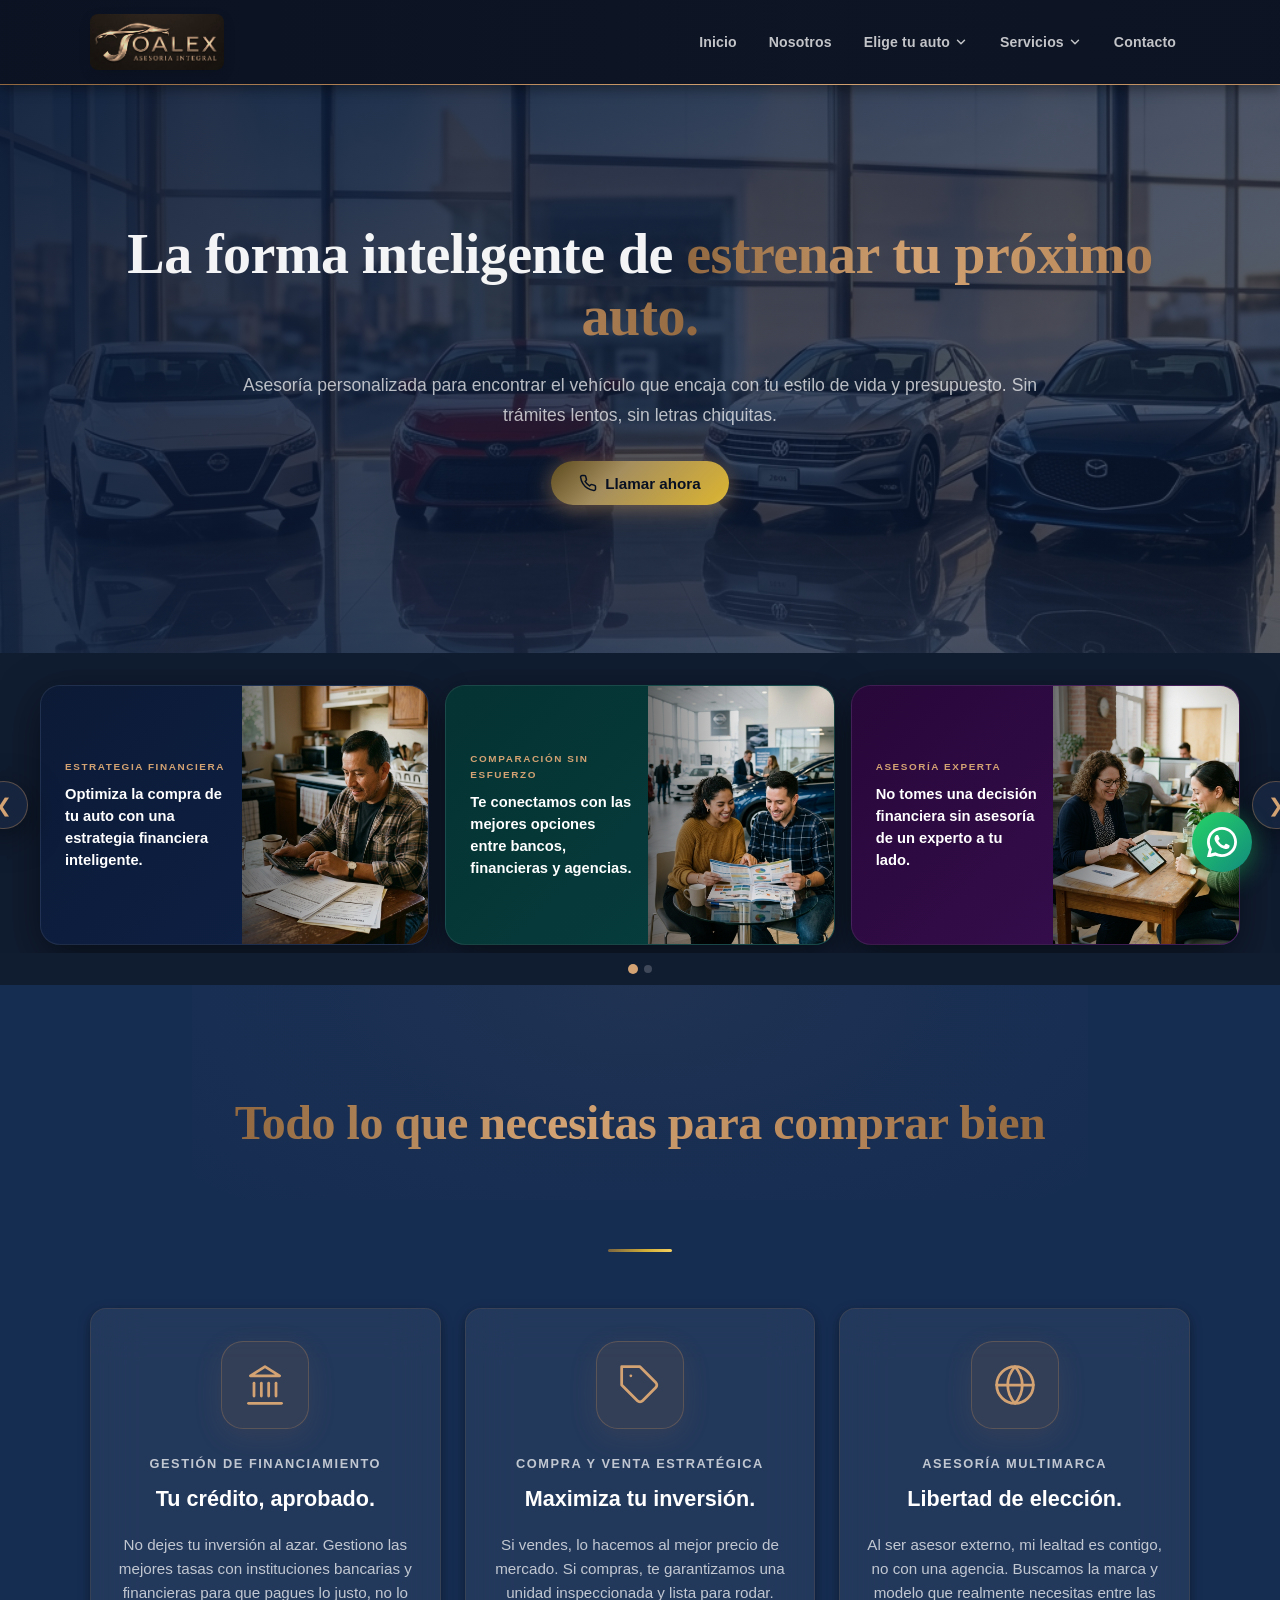
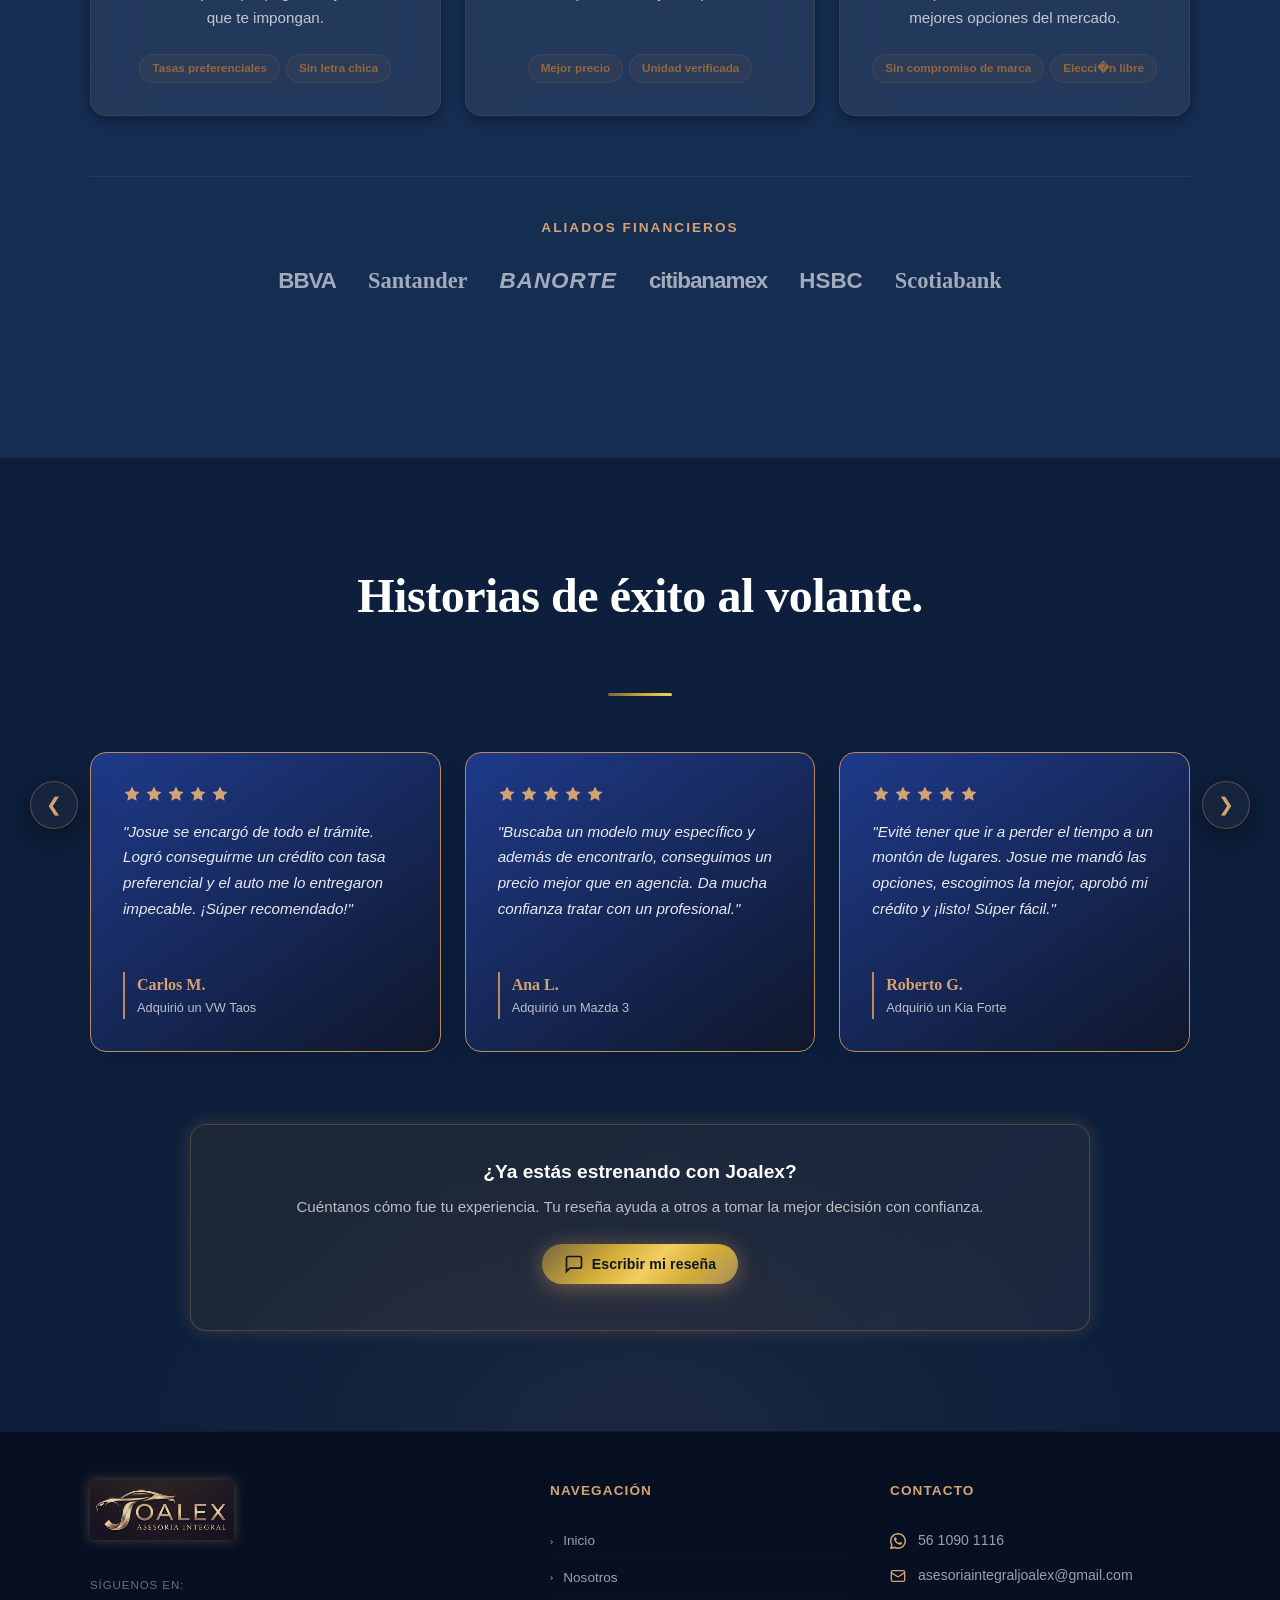
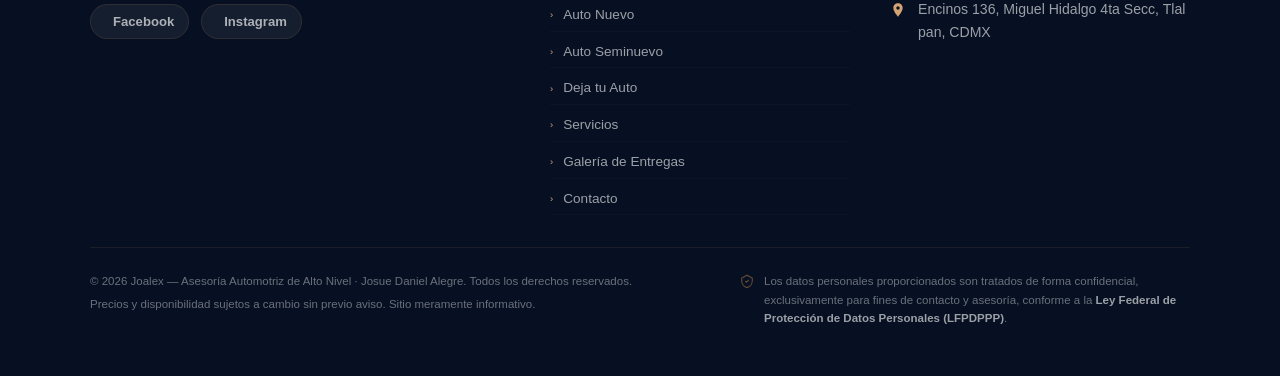
==== index.html @ 7b72b68f "Version 11" ====
<!DOCTYPE html>
<html lang="es">

<head>
  <meta charset="UTF-8" />
  <meta name="viewport" content="width=device-width, initial-scale=1.0" />
  <title>Joalex opciones de financiamiento de autos en México</title>
  <meta name="description"
    content="Te ayudamos a encontrar el mejor crédito automotriz comparando Bancos, financieras y Agencias de acuerdo a tu perfil." />
  <link rel="preconnect" href="https://fonts.googleapis.com" />
  <link rel="preconnect" href="https://fonts.gstatic.com" crossorigin />
  <link
    href="https://fonts.googleapis.com/css2?family=Outfit:wght@300;400;500;600;700;800&family=Playfair+Display:ital,wght@0,500;0,700;0,800;1,500;1,700&display=swap"
    rel="stylesheet" />
  <!-- Cybersecurity Hardening -->
  <meta http-equiv="Content-Security-Policy"
    content="default-src 'self'; script-src 'self' 'unsafe-inline' https://fonts.googleapis.com; style-src 'self' 'unsafe-inline' https://fonts.googleapis.com; font-src 'self' https://fonts.gstatic.com; img-src 'self' data: https://wa.me https://*.fbcdn.net https://cdn.simpleicons.org; connect-src 'self' https://wa.me; frame-src 'self' https://www.google.com https://maps.google.com;">
  <meta http-equiv="X-Frame-Options" content="DENY">
  <meta http-equiv="X-Content-Type-Options" content="nosniff">
  <meta name="referrer" content="strict-origin-when-cross-origin">
  <link rel="stylesheet" href="style.css" />

  <!-- OpenGraph / Social Media -->
  <meta property="og:title" content="Joalex opciones de financiamiento de autos en México" />
  <meta property="og:description"
    content="Te ayudamos a encontrar el mejor crédito automotriz comparando Bancos, financieras y Agencias de acuerdo a tu perfil." />
  <meta property="og:image" content="joalex-logo.png" />
  <meta property="og:url" content="https://joalex.com.mx" />
  <meta property="og:type" content="website" />
  <meta name="twitter:card" content="summary_large_image" />
</head>

<body>

  <!-- ===================== HEADER ===================== -->
  <header class="header">
    <div class="header-inner container">
      <div class="logo">
        <a href="index.html" class="header-logo-link">
          <img src="Logo.jpeg" alt="JOALEX Asesoría Integral"
            style="height:56px;width:auto;object-fit:contain;display:block;filter:sepia(1) hue-rotate(-15deg) saturate(1.2) brightness(0.85) drop-shadow(0 0 4px rgba(188,139,93,0.5));"
            loading="lazy">
        </a>
      </div>
      <nav class="main-nav" id="mainNav" aria-label="Navegación principal">
        <a href="index.html" class="nav-link nav-link--active">Inicio</a>
        <a href="mision-vision.html" class="nav-link ">Nosotros</a>

        <!-- Elige tu auto -->
        <div class="nav-dropdown-wrap" id="dropInventario">
          <button class="nav-link nav-dropdown-btn " id="btnInventario" aria-expanded="false" aria-haspopup="true">
            Elige tu auto
            <svg class="nav-arrow" viewBox="0 0 24 24" fill="none" stroke="currentColor" stroke-width="2.5"
              stroke-linecap="round" stroke-linejoin="round" aria-hidden="true">
              <polyline points="6 9 12 15 18 9" />
            </svg>
          </button>
          <div class="nav-dropdown-menu" id="menuInventario" role="menu">
            <a href="nuevo.html" class="nav-dropdown-item" role="menuitem"><span class="nav-drop-icon"><svg
                  viewBox="0 0 24 24" fill="none" stroke="currentColor" stroke-width="2" style="width:12px;height:12px">
                  <polyline points="9 18 15 12 9 6" />
                </svg></span>Nuevo</a>
            <a href="seminuevo.html" class="nav-dropdown-item" role="menuitem"><span class="nav-drop-icon"><svg
                  viewBox="0 0 24 24" fill="none" stroke="currentColor" stroke-width="2" style="width:12px;height:12px">
                  <polyline points="9 18 15 12 9 6" />
                </svg></span>Seminuevo</a>
            <a href="deja-tu-auto.html" class="nav-dropdown-item" role="menuitem"><span class="nav-drop-icon"><svg
                  viewBox="0 0 24 24" fill="none" stroke="currentColor" stroke-width="2" style="width:12px;height:12px">
                  <polyline points="9 18 15 12 9 6" />
                </svg></span>Deja tu auto</a>
          </div>
        </div>

        <!-- Servicios -->
        <div class="nav-dropdown-wrap" id="dropServicios">
          <button class="nav-link nav-dropdown-btn " id="btnServicios" aria-expanded="false" aria-haspopup="true">
            Servicios
            <svg class="nav-arrow" viewBox="0 0 24 24" fill="none" stroke="currentColor" stroke-width="2.5"
              stroke-linecap="round" stroke-linejoin="round" aria-hidden="true">
              <polyline points="6 9 12 15 18 9" />
            </svg>
          </button>
          <div class="nav-dropdown-menu" id="menuServicios" role="menu">
            <a href="servicios.html" class="nav-dropdown-item" role="menuitem"><span class="nav-drop-icon"><svg
                  viewBox="0 0 24 24" fill="none" stroke="currentColor" stroke-width="2" style="width:12px;height:12px">
                  <polyline points="9 18 15 12 9 6" />
                </svg></span>Consulta Servicios</a>
            <a href="galeria-de-entregas.html" class="nav-dropdown-item" role="menuitem"><span
                class="nav-drop-icon"><svg viewBox="0 0 24 24" fill="none" stroke="currentColor" stroke-width="2"
                  style="width:12px;height:12px">
                  <polyline points="9 18 15 12 9 6" />
                </svg></span>Galería de Entregas</a>
          </div>
        </div>

        <!-- Contacto -->
        <a href="contacto.html" class="nav-link ">Contacto</a>
      </nav>

      <button class="menu-toggle" id="menuToggle" aria-label="Abrir menú" aria-expanded="false">
        <span></span><span></span><span></span>
      </button>
    </div>

    <nav class="mobile-nav" id="mobileNav" aria-label="Menú móvil">
      <a href="index.html" class="mobile-nav-link nav-link--active">Inicio</a>
      <a href="mision-vision.html" class="mobile-nav-link ">Nosotros</a>

      <div class="mobile-accordion">
        <button class="mobile-accordion-btn" onclick="toggleAccordion(this)" aria-expanded="false">
          Elige tu auto <span class="mobile-acc-arrow">></span>
        </button>
        <div class="mobile-accordion-body">
          <a href="nuevo.html">Nuevo</a>
          <a href="seminuevo.html">Seminuevo</a>
          <a href="deja-tu-auto.html">Deja tu auto</a>
        </div>
      </div>

      <div class="mobile-accordion">
        <button class="mobile-accordion-btn" onclick="toggleAccordion(this)" aria-expanded="false">
          Servicios <span class="mobile-acc-arrow">></span>
        </button>
        <div class="mobile-accordion-body">
          <a href="servicios.html">Consulta Servicios</a>
          <a href="galeria-de-entregas.html">Galería de Entregas</a>
        </div>
      </div>

      <a href="contacto.html" class="mobile-nav-link ">Contacto</a>
    </nav>
  </header>

  <!-- ===================== HERO ===================== -->
  <section class="hero">
    <div class="hero-bg"
      style="background-image: url('Daniel_Multimarcas.png'); background-size: cover; background-position: center; background-attachment: fixed;">
      <div class="hero-overlay"></div>
    </div>
    <div class="container hero-inner">
      <div class="hero-content hero-content-optimized">
        <h1 class="hero-title" style="margin-bottom: 24px;">
          <span class="hero-name-line"
            style="display:block; font-size: clamp(2rem, 4.5vw, 3.5rem); font-weight: 800; color: rgba(255,255,255,0.95); letter-spacing: -0.01em; line-height: 1.1;">
            La forma inteligente de
            <span
              style="background: var(--grad-gold-text); -webkit-background-clip: text; -webkit-text-fill-color: transparent; background-clip: text;">
              estrenar tu próximo auto.
            </span>
          </span>
        </h1>

        <p class="hero-subtitle"
          style="max-width: 800px; font-size: clamp(1rem, 2vw, 1.1rem); color: rgba(255,255,255,0.7); margin: 0 auto 30px;">
          Asesoría personalizada para encontrar el vehículo que encaja con tu estilo de vida y presupuesto.
          Sin trámites lentos, sin letras chiquitas.
        </p>

        <div class="hero-ctas hero-ctas-optimized">
          <div class="call-dropdown">
            <button class="btn btn-call" id="callBtnMain">
              <span class="call-pulse"></span>
              <svg viewBox="0 0 24 24" fill="none" stroke="currentColor" stroke-width="2" stroke-linecap="round"
                stroke-linejoin="round">
                <path
                  d="M22 16.92v3a2 2 0 0 1-2.18 2 19.79 19.79 0 0 1-8.63-3.07 19.5 19.5 0 0 1-6-6A19.79 19.79 0 0 1 2.12 4.18 2 2 0 0 1 4.11 2h3a2 2 0 0 1 2 1.72 12.84 12.84 0 0 0 .7 2.81 2 2 0 0 1-.45 2.11L8.09 9.91a16 16 0 0 0 6 6l1.27-1.27a2 2 0 0 1 2.11-.45 12.84 12.84 0 0 0 2.81.7A2 2 0 0 1 22 16.92z" />
              </svg>
              Llamar ahora
            </button>
            <div class="call-menu" id="callMenu">
              <a href="tel:+525528238557" class="call-menu-item">
                <div class="call-menu-icon" style="background: rgba(165, 142, 94, 0.1); color: var(--gold);">
                  <svg viewBox="0 0 24 24" fill="none" stroke="currentColor" stroke-width="2"
                    style="width: 18px; height: 18px;">
                    <path
                      d="M22 16.92v3a2 2 0 0 1-2.18 2 19.79 19.79 0 0 1-8.63-3.07 19.5 19.5 0 0 1-6-6A19.79 19.79 0 0 1 2.12 4.18 2 2 0 0 1 4.11 2h3a2 2 0 0 1 2 1.72 12.84 12.84 0 0 0 .7 2.81 2 2 0 0 1-.45 2.11L8.09 9.91a16 16 0 0 0 6 6l1.27-1.27a2 2 0 0 1 2.11-.45 12.84 12.84 0 0 0 2.81.7A2 2 0 0 1 22 16.92z" />
                  </svg>
                </div>
                <div class="call-menu-text">
                  <strong>Josué Daniel</strong>
                  <span>55 2823 8557</span>
                </div>
              </a>
              <div class="call-menu-divider"></div>
              <a href="https://wa.me/call/5215610901116" class="call-menu-item">
                <div class="call-menu-icon" style="background: rgba(37, 211, 102, 0.1); color: #25D366;">
                  <svg viewBox="0 0 24 24" fill="currentColor" style="width: 18px; height: 18px;">
                    <path
                      d="M17.472 14.382c-.297-.149-1.758-.867-2.03-.967-.273-.099-.471-.148-.67.15-.197.297-.767.966-.94 1.164-.173.199-.347.223-.644.075-.297-.15-1.255-.463-2.39-1.475-.883-.788-1.48-1.761-1.653-2.059-.173-.297-.018-.458.13-.606.134-.133.298-.347.446-.52.149-.174.198-.298.298-.497.099-.198.05-.371-.025-.52-.075-.149-.669-1.612-.916-2.207-.242-.579-.487-.5-.669-.51-.173-.008-.371-.01-.57-.01-.198 0-.52.074-.792.372-.272.297-1.04 1.016-1.04 2.479 0 1.462 1.065 2.875 1.213 3.074.149.198 2.096 3.2 5.077 4.487.709.306 1.262.489 1.694.625.712.227 1.36.195 1.871.118.571-.085 1.758-.719 2.006-1.413.248-.694.248-1.289.173-1.413-.074-.124-.272-.198-.57-.347z" />
                    <path
                      d="M12 0C5.373 0 0 5.373 0 12c0 2.123.557 4.116 1.532 5.845L.057 23.57a.75.75 0 0 0 .916.916l5.733-1.474A11.953 11.953 0 0 0 12 24c6.627 0 12-5.373 12-12S18.627 0 12 0zm0 21.75a9.713 9.713 0 0 1-4.95-1.358l-.355-.212-3.682.946.965-3.568-.232-.368A9.717 9.717 0 0 1 2.25 12C2.25 6.615 6.615 2.25 12 2.25S21.75 6.615 21.75 12 17.385 21.75 12 21.75z" />
                  </svg>
                </div>
                <div class="call-menu-text">
                  <strong>Llamada WhatsApp</strong>
                  <span>56 1090 1116</span>
                </div>
              </a>
            </div>
          </div>
        </div>
      </div>
  </section>

  <!-- ===================== FEATURE CARDS ===================== -->
  <section class="fc-section" id="ventajas" aria-label="Por qu&eacute; elegir Joalex">
    <div class="fc-track-outer">
      <button class="carousel-btn prev" onclick="moveFCCarousel(-1)" aria-label="Anterior">&#10094;</button>
      <button class="carousel-btn next" onclick="moveFCCarousel(1)" aria-label="Siguiente">&#10095;</button>
      <div class="fc-track" id="fcTrack">
        <!-- Grupo 1 -->
        <div class="fc-slide-group">
          <article class="fc-card" style="background:linear-gradient(135deg,#0c1a36 0%,#0e2147 100%);">
            <div class="fc-card-body"><span class="fc-eyebrow">Estrategia Financiera</span>
              <h3 class="fc-card-title">Optimiza la compra de tu auto con una estrategia financiera inteligente.</h3>
            </div>
            <div class="fc-card-img-wrap"><img src="fc2_estrategia.png" alt="Estrategia financiera" loading="lazy">
            </div>
          </article>
          <article class="fc-card" style="background:linear-gradient(135deg,#053232 0%,#074040 100%);">
            <div class="fc-card-body"><span class="fc-eyebrow">Comparaci&oacute;n Sin Esfuerzo</span>
              <h3 class="fc-card-title">Te conectamos con las mejores opciones entre bancos, financieras y agencias.
              </h3>
            </div>
            <div class="fc-card-img-wrap"><img src="fc2_opciones.png" alt="Opciones de financiamiento" loading="lazy">
            </div>
          </article>
          <article class="fc-card" style="background:linear-gradient(135deg,#28073a 0%,#380f50 100%);">
            <div class="fc-card-body"><span class="fc-eyebrow">Asesor&iacute;a Experta</span>
              <h3 class="fc-card-title">No tomes una decisi&oacute;n financiera sin asesor&iacute;a de un experto a tu
                lado.</h3>
            </div>
            <div class="fc-card-img-wrap"><img src="fc2_asesoria.png" alt="Asesor&iacute;a experta" loading="lazy">
            </div>
          </article>
        </div>
        <!-- Grupo 2 -->
        <div class="fc-slide-group">
          <article class="fc-card" style="background:linear-gradient(135deg,#2a1800 0%,#3d2400 100%);">
            <div class="fc-card-body"><span class="fc-eyebrow">Proceso Simplificado</span>
              <h3 class="fc-card-title">Evita recorrer agencias y procesos confusos. Nosotros lo hacemos por ti.</h3>
            </div>
            <div class="fc-card-img-wrap"><img src="fc2_sinestres.png" alt="Proceso simplificado" loading="lazy"></div>
          </article>
          <article class="fc-card" style="background:linear-gradient(135deg,#111e10 0%,#182d16 100%);">
            <div class="fc-card-body"><span class="fc-eyebrow">100% Confiable</span>
              <h3 class="fc-card-title">Operaciones 100% a trav&eacute;s de concesionarios autorizados.</h3>
            </div>
            <div class="fc-card-img-wrap"><img src="fc2_concesionario.png" alt="Concesionario autorizado"
                loading="lazy"></div>
          </article>
          <article class="fc-card fc-card-cta-card">
            <div class="fc-cta-inner">
              <span class="fc-eyebrow" style="color:var(--gold-light);">&iquest;Listo para empezar?</span>
              <h3 style="font-size:1.3rem;font-weight:800;color:#fff;margin:12px 0 20px;line-height:1.35;">Agenda tu
                asesor&iacute;a<br>sin costo hoy mismo.</h3>
              <a href="https://wa.me/5215610901116?text=Hola%20Josue,%20quiero%20mi%20asesoria%20gratuita"
                class="btn btn-gold" target="_blank" rel="noopener noreferrer"
                style="display:inline-flex;align-items:center;gap:8px;justify-content:center;">
                <svg viewBox="0 0 24 24" fill="currentColor" style="width:18px;height:18px;flex-shrink:0">
                  <path
                    d="M17.472 14.382c-.297-.149-1.758-.867-2.03-.967-.273-.099-.471-.148-.67.15-.197.297-.767.966-.94 1.164-.173.199-.347.223-.644.075-.297-.15-1.255-.463-2.39-1.475-.883-.788-1.48-1.761-1.653-2.059-.173-.297-.018-.458.13-.606.134-.133.298-.347.446-.52.149-.174.198-.298.298-.497.099-.198.05-.371-.025-.52-.075-.149-.669-1.612-.916-2.207-.242-.579-.487-.5-.669-.51-.173-.008-.371-.01-.57-.01-.198 0-.52.074-.792.372-.272.297-1.04 1.016-1.04 2.479 0 1.462 1.065 2.875 1.213 3.074.149.198 2.096 3.2 5.077 4.487.709.306 1.262.489 1.694.625.712.227 1.36.195 1.871.118.571-.085 1.758-.719 2.006-1.413.248-.694.248-1.289.173-1.413-.074-.124-.272-.198-.57-.347z" />
                  <path
                    d="M12 0C5.373 0 0 5.373 0 12c0 2.123.557 4.116 1.532 5.845L.057 23.57a.75.75 0 0 0 .916.916l5.733-1.474A11.953 11.953 0 0 0 12 24c6.627 0 12-5.373 12-12S18.627 0 12 0zm0 21.75a9.713 9.713 0 0 1-4.95-1.358l-.355-.212-3.682.946.965-3.568-.232-.368A9.717 9.717 0 0 1 2.25 12C2.25 6.615 6.615 2.25 12 2.25S21.75 6.615 21.75 12 17.385 21.75 12 21.75z" />
                </svg>
                Chatear por WhatsApp
              </a>
            </div>
          </article>
        </div>
      </div>
      <div class="fc-dots" id="fcDots">
        <span class="fc-dot active"></span>
        <span class="fc-dot"></span>
      </div>
    </div>
  </section>

  <!-- ===================== SERVICIOS ===================== -->

  <section class="servicios" id="servicios">
    <div class="container">
      <div class="section-header">
        <h2 class="section-title">Todo lo que necesitas para comprar bien</h2>
        <p class="section-subtitle">Me encargo de que tengas toda la información, el mejor precio y cero dolores de
          cabeza durante tu compra.</p>
      </div>
      <div class="servicios-grid">

        <!-- Tarjeta 1: Gestión de Financiamiento -->
        <div class="servicio-card visible"
          style="display:flex; flex-direction:column; align-items:center; text-align:center; padding:32px 24px;">
          <div class="flip-front-icon" style="margin: 0 auto 24px; position:static; transform:none;">
            <svg viewBox="0 0 24 24" fill="none" stroke="currentColor" stroke-width="1.5" stroke-linecap="round"
              stroke-linejoin="round">
              <line x1="3" y1="22" x2="21" y2="22"></line>
              <line x1="6" y1="18" x2="6" y2="11"></line>
              <line x1="10" y1="18" x2="10" y2="11"></line>
              <line x1="14" y1="18" x2="14" y2="11"></line>
              <line x1="18" y1="18" x2="18" y2="11"></line>
              <polygon points="12 2 20 7 4 7"></polygon>
            </svg>
          </div>
          <p
            style="font-size:0.8rem; font-weight:700; letter-spacing:0.12em; text-transform:uppercase; color:var(--gold); margin-bottom:8px;">
            Gestión de Financiamiento</p>
          <h3 style="margin-bottom: 16px; font-size: 1.35rem; font-weight:800; color: white;">Tu crédito, aprobado.</h3>
          <p style="font-size: 0.95rem; line-height: 1.6; color: rgba(255,255,255,0.72); margin-bottom: 24px;">No dejes
            tu inversión al azar. Gestiono las mejores tasas con instituciones bancarias y financieras para que pagues
            lo justo, no lo que te impongan.</p>
          <div class="servicio-tags" style="justify-content: center; margin-top: auto;">
            <span>Tasas preferenciales</span>
            <span>Sin letra chica</span>
          </div>
        </div>

        <!-- Tarjeta 2: Compra y Venta Estratégica -->
        <div class="servicio-card visible"
          style="display:flex; flex-direction:column; align-items:center; text-align:center; padding:32px 24px; --reveal-delay:0.1s;">
          <div class="flip-front-icon" style="margin: 0 auto 24px; position:static; transform:none;">
            <svg viewBox="0 0 24 24" fill="none" stroke="currentColor" stroke-width="1.5" stroke-linecap="round"
              stroke-linejoin="round">
              <path d="M20.59 13.41l-7.17 7.17a2 2 0 0 1-2.83 0L2 12V2h10l8.59 8.59a2 2 0 0 1 0 2.82z"></path>
              <line x1="7" y1="7" x2="7.01" y2="7"></line>
            </svg>
          </div>
          <p
            style="font-size:0.8rem; font-weight:700; letter-spacing:0.12em; text-transform:uppercase; color:var(--gold); margin-bottom:8px;">
            Compra y Venta Estratégica</p>
          <h3 style="margin-bottom: 16px; font-size: 1.35rem; font-weight:800; color: white;">Maximiza tu inversión.
          </h3>
          <p style="font-size: 0.95rem; line-height: 1.6; color: rgba(255,255,255,0.72); margin-bottom: 24px;">Si
            vendes, lo hacemos al mejor precio de mercado. Si compras, te garantizamos una unidad inspeccionada y lista
            para rodar.</p>
          <div class="servicio-tags" style="justify-content: center; margin-top: auto;">
            <span>Mejor precio</span>
            <span>Unidad verificada</span>
          </div>
        </div>

        <!-- Tarjeta 3: Asesoría Multimarca -->
        <div class="servicio-card visible"
          style="display:flex; flex-direction:column; align-items:center; text-align:center; padding:32px 24px; --reveal-delay:0.2s;">
          <div class="flip-front-icon" style="margin: 0 auto 24px; position:static; transform:none;">
            <svg viewBox="0 0 24 24" fill="none" stroke="currentColor" stroke-width="1.5" stroke-linecap="round"
              stroke-linejoin="round">
              <circle cx="12" cy="12" r="10"></circle>
              <line x1="2" y1="12" x2="22" y2="12"></line>
              <path d="M12 2a15.3 15.3 0 0 1 4 10 15.3 15.3 0 0 1-4 10 15.3 15.3 0 0 1-4-10 15.3 15.3 0 0 1 4-10z">
              </path>
            </svg>
          </div>
          <p
            style="font-size:0.8rem; font-weight:700; letter-spacing:0.12em; text-transform:uppercase; color:var(--gold); margin-bottom:8px;">
            Asesoría Multimarca</p>
          <h3 style="margin-bottom: 16px; font-size: 1.35rem; font-weight:800; color: white;">Libertad de elección.</h3>
          <p style="font-size: 0.95rem; line-height: 1.6; color: rgba(255,255,255,0.72); margin-bottom: 24px;">Al ser
            asesor externo, mi lealtad es contigo, no con una agencia. Buscamos la marca y modelo que realmente
            necesitas entre las mejores opciones del mercado.</p>
          <div class="servicio-tags" style="justify-content: center; margin-top: auto;">
            <span>Sin compromiso de marca</span>
            <span>Elecci�n libre</span>
          </div>
        </div>

      </div>

      <!-- Aliados Financieros (Logos) -->
      <div class="bank-logos-wrap visible"
        style="margin-top: 60px; text-align:center; padding-top:40px; border-top:1px solid rgba(188,139,93,0.15); margin-bottom: 60px;">
        <p
          style="font-size:0.85rem; letter-spacing:0.15em; text-transform:uppercase; color:var(--gold-light); margin-bottom:24px; font-weight:700;">
          Aliados Financieros</p>
        <div style="display:flex; flex-wrap:wrap; justify-content:center; gap:32px; opacity:0.6; align-items:center;">
          <div style="font-weight:900; font-size:1.4rem; letter-spacing:-1px;">BBVA</div>
          <div style="font-weight:900; font-size:1.4rem; font-family:serif;">Santander</div>
          <div style="font-weight:900; font-size:1.4rem; letter-spacing:1px; font-style:italic;">BANORTE</div>
          <div style="font-weight:900; font-size:1.4rem; letter-spacing:-1px;">citibanamex</div>
          <div style="font-weight:900; font-size:1.4rem;">HSBC</div>
          <div style="font-weight:900; font-size:1.4rem; font-family:serif;">Scotiabank</div>
        </div>
      </div>

    </div>
  </section>

  <!-- ===================== TESTIMONIOS ===================== -->
  <section class="testimonios section-padding" id="testimonios">
    <div class="container fade-in">
      <div class="section-header text-center reveal visible" style="opacity:1;transform:none;">
        <h2 class="section-title"
          style="background:none;-webkit-background-clip:unset;background-clip:unset;-webkit-text-fill-color:white;color:white;">
          Historias de éxito al volante.</h2>
        <p class="section-subtitle"
          style="max-width: 900px; margin: 0 auto; -webkit-text-fill-color:rgba(255,255,255,0.72); color:rgba(255,255,255,0.72);">
          Cientos de clientes ya han transformado su forma de comprar autos. Su confianza es mi mejor garantía.</p>
      </div>

      <!-- Carrusel de Testimonios -->

      <button class="carousel-btn prev" onclick="moveCarousel(-1)">&#10094;</button>
      <div class="carousel-track" id="reviewsTrack">
        <div class="testimonio-card">
          <div class="testimonio-rating">
            <svg viewBox="0 0 24 24" fill="currentColor">
              <path d="M12 2l3.09 6.26L22 9.27l-5 4.87 1.18 6.88L12 17.77l-6.18 3.25L7 14.14 2 9.27l6.91-1.01L12 2z" />
            </svg>
            <svg viewBox="0 0 24 24" fill="currentColor">
              <path d="M12 2l3.09 6.26L22 9.27l-5 4.87 1.18 6.88L12 17.77l-6.18 3.25L7 14.14 2 9.27l6.91-1.01L12 2z" />
            </svg>
            <svg viewBox="0 0 24 24" fill="currentColor">
              <path d="M12 2l3.09 6.26L22 9.27l-5 4.87 1.18 6.88L12 17.77l-6.18 3.25L7 14.14 2 9.27l6.91-1.01L12 2z" />
            </svg>
            <svg viewBox="0 0 24 24" fill="currentColor">
              <path d="M12 2l3.09 6.26L22 9.27l-5 4.87 1.18 6.88L12 17.77l-6.18 3.25L7 14.14 2 9.27l6.91-1.01L12 2z" />
            </svg>
            <svg viewBox="0 0 24 24" fill="currentColor">
              <path d="M12 2l3.09 6.26L22 9.27l-5 4.87 1.18 6.88L12 17.77l-6.18 3.25L7 14.14 2 9.27l6.91-1.01L12 2z" />
            </svg>
          </div>
          <p class="testimonio-texto">"Josue se encargó de todo el trámite. Logró conseguirme un crédito con tasa
            preferencial y el auto me lo entregaron impecable. ¡Súper recomendado!"</p>
          <div class="testimonio-autor">
            <strong>Carlos M.</strong>
            <span>Adquirió un VW Taos</span>
          </div>
        </div>

        <div class="testimonio-card">
          <div class="testimonio-rating">
            <svg viewBox="0 0 24 24" fill="currentColor">
              <path d="M12 2l3.09 6.26L22 9.27l-5 4.87 1.18 6.88L12 17.77l-6.18 3.25L7 14.14 2 9.27l6.91-1.01L12 2z" />
            </svg>
            <svg viewBox="0 0 24 24" fill="currentColor">
              <path d="M12 2l3.09 6.26L22 9.27l-5 4.87 1.18 6.88L12 17.77l-6.18 3.25L7 14.14 2 9.27l6.91-1.01L12 2z" />
            </svg>
            <svg viewBox="0 0 24 24" fill="currentColor">
              <path d="M12 2l3.09 6.26L22 9.27l-5 4.87 1.18 6.88L12 17.77l-6.18 3.25L7 14.14 2 9.27l6.91-1.01L12 2z" />
            </svg>
            <svg viewBox="0 0 24 24" fill="currentColor">
              <path d="M12 2l3.09 6.26L22 9.27l-5 4.87 1.18 6.88L12 17.77l-6.18 3.25L7 14.14 2 9.27l6.91-1.01L12 2z" />
            </svg>
            <svg viewBox="0 0 24 24" fill="currentColor">
              <path d="M12 2l3.09 6.26L22 9.27l-5 4.87 1.18 6.88L12 17.77l-6.18 3.25L7 14.14 2 9.27l6.91-1.01L12 2z" />
            </svg>
          </div>
          <p class="testimonio-texto">"Buscaba un modelo muy específico y además de encontrarlo, conseguimos un precio
            mejor que en agencia. Da mucha confianza tratar con un profesional."</p>
          <div class="testimonio-autor">
            <strong>Ana L.</strong>
            <span>Adquirió un Mazda 3</span>
          </div>
        </div>

        <div class="testimonio-card">
          <div class="testimonio-rating">
            <svg viewBox="0 0 24 24" fill="currentColor">
              <path d="M12 2l3.09 6.26L22 9.27l-5 4.87 1.18 6.88L12 17.77l-6.18 3.25L7 14.14 2 9.27l6.91-1.01L12 2z" />
            </svg>
            <svg viewBox="0 0 24 24" fill="currentColor">
              <path d="M12 2l3.09 6.26L22 9.27l-5 4.87 1.18 6.88L12 17.77l-6.18 3.25L7 14.14 2 9.27l6.91-1.01L12 2z" />
            </svg>
            <svg viewBox="0 0 24 24" fill="currentColor">
              <path d="M12 2l3.09 6.26L22 9.27l-5 4.87 1.18 6.88L12 17.77l-6.18 3.25L7 14.14 2 9.27l6.91-1.01L12 2z" />
            </svg>
            <svg viewBox="0 0 24 24" fill="currentColor">
              <path d="M12 2l3.09 6.26L22 9.27l-5 4.87 1.18 6.88L12 17.77l-6.18 3.25L7 14.14 2 9.27l6.91-1.01L12 2z" />
            </svg>
            <svg viewBox="0 0 24 24" fill="currentColor">
              <path d="M12 2l3.09 6.26L22 9.27l-5 4.87 1.18 6.88L12 17.77l-6.18 3.25L7 14.14 2 9.27l6.91-1.01L12 2z" />
            </svg>
          </div>
          <p class="testimonio-texto">"Evité tener que ir a perder el tiempo a un montón de lugares. Josue me mandó las
            opciones, escogimos la mejor, aprobó mi crédito y ¡listo! Súper fácil."</p>
          <div class="testimonio-autor">
            <strong>Roberto G.</strong>
            <span>Adquirió un Kia Forte</span>
          </div>
        </div>
      </div>
      <button class="carousel-btn next" onclick="moveCarousel(1)">&#10095;</button>
    </div>

    <!-- Reseña CTA -->
    <div class="review-cta mt-5 text-center"
      style="max-width: 900px; margin: 0 auto; background: rgba(145,104,64,0.1); border: 1px dashed rgba(145,104,64,0.4); padding: 32px; border-radius: var(--radius);">
      <h3 style="color: white; margin-bottom: 8px; font-size: 1.2rem;">¿Ya estás estrenando con Joalex?</h3>
      <p style="color: rgba(255,255,255,0.7); margin-bottom: 24px; font-size: 0.95rem;">Cuéntanos cómo fue tu
        experiencia. Tu reseña ayuda a otros a tomar la mejor decisión con confianza.</p>
      <button type="button" class="btn btn-gold" onclick="openReviewModal()"
        style="gap: 8px; justify-content: center; display: inline-flex; border: none; cursor: pointer;">
        <svg viewBox="0 0 24 24" fill="none" stroke="currentColor" stroke-width="2" style="width: 20px; height: 20px;">
          <path d="M21 15a2 2 0 0 1-2 2H7l-4 4V5a2 2 0 0 1 2-2h14a2 2 0 0 1 2 2z" />
        </svg>
        Escribir mi reseña
      </button>
    </div>

    </div>

    <!-- Modal de Reseña -->
    <div id="reviewModal" class="modal-overlay" onclick="if(event.target === this) closeReviewModal()">
      <div class="form-container modal-content" style="margin: 0; position: relative;">
        <button type="button" class="modal-close" onclick="closeReviewModal()" aria-label="Cerrar">&times;</button>
        <h3 style="font-size: 1.35rem; margin-bottom: 8px;">Cuéntanos tu historia</h3>
        <p class="form-note" style="margin-bottom: 24px;">Selecciona tu calificación y comparte cómo fue tu experiencia
          de compra con Josue.</p>
        <form id="reviewForm" class="contact-form" onsubmit="submitReview(event)">
          <div class="form-group" style="margin-bottom: 8px;">
            <label>Tu Calificación</label>
            <div class="star-rating">
              <input type="radio" id="star5" name="rating" value="5" required /><label for="star5"
                title="5 estrellas">★</label>
              <input type="radio" id="star4" name="rating" value="4" /><label for="star4" title="4 estrellas">★</label>
              <input type="radio" id="star3" name="rating" value="3" /><label for="star3" title="3 estrellas">★</label>
              <input type="radio" id="star2" name="rating" value="2" /><label for="star2" title="2 estrellas">★</label>
              <input type="radio" id="star1" name="rating" value="1" /><label for="star1" title="1 estrella">★</label>
            </div>
            <span id="rating-error"
              style="display:none; color:#f87171; font-size:0.8rem; margin-top:6px; font-weight:600;">Por favor
              selecciona una calificación antes de publicar.</span>
          </div>
          <div class="form-group">
            <label for="rev-nombre">Nombre y Apellido</label>
            <input type="text" id="rev-nombre" required maxlength="25" placeholder="Ej. Carlos Mendoza">
          </div>
          <div class="form-group">
            <label for="rev-vehiculo">Vehículo adquirido</label>
            <input type="text" id="rev-vehiculo" required maxlength="25" placeholder="Ej. VW Taos Azul">
          </div>
          <div class="form-group">
            <label for="rev-comentario">Tu comentario</label>
            <textarea id="rev-comentario" required rows="3" maxlength="150"
              placeholder="¿Cómo fue la atención y el proceso de entrega?"
              onkeydown="if(event.key==='Enter'){event.preventDefault();return false;}"></textarea>
          </div>
          <button type="submit" class="btn btn-primary btn-full mt-2"
            style="background: linear-gradient(135deg, var(--gold), var(--gold-dark)); box-shadow: 0 6px 24px rgba(145,104,64,0.3);">
            Publicar Reseña
          </button>
        </form>
      </div>
    </div>
  </section>


  <!-- ===================== MODAL NANOTECNOLOGIA ===================== -->
  <div class="modal-overlay" id="nanoModal" onclick="if(event.target === this) closeNanoModal()">
    <div class="form-container modal-content"
      style="margin: 0; position: relative; max-width: 900px; padding: 32px; width: 92%;">
      <button type="button" class="modal-close" onclick="closeNanoModal()" aria-label="Cerrar">&times;</button>
      <div class="modal-header" style="margin-top: 8px;">
        <h3 style="font-size: 1.5rem; margin-bottom: 4px;">Protección y Brillo (Nanotecnología)</h3>
        <p style="font-size: 0.9rem; color: var(--gold); font-weight: 500;">Un toque extra de cuidado para tu próximo
          auto.</p>
      </div>
      <div class="modal-body"
        style="font-size: 0.95rem; line-height: 1.6; color: rgba(255,255,255,0.8); padding-top: 0; text-align: left;">
        <p style="margin-bottom: 24px;">Como parte de nuestro servicio, aplicamos un tratamiento básico de
          nanotecnología diseñado para mejorar la estética de tu vehículo:</p>
        <ul style="list-style: none; padding: 0; display: flex; flex-direction: column; gap: 16px;">
          <li style="display: flex; gap: 12px; align-items: flex-start;">
            <span style="font-size: 1.2rem; filter: drop-shadow(0 0 4px rgba(255,215,0,0.5));">&#10024;</span>
            <div><strong style="color: white; font-weight: 600;">Mayor Brillo:</strong> Resalta el color y le da un
              acabado más reluciente a la carrocería.</div>
          </li>
          <li style="display: flex; gap: 12px; align-items: flex-start;">
            <span style="font-size: 1.2rem; filter: drop-shadow(0 0 4px rgba(255,215,0,0.5));">&#10024;</span>
            <div><strong style="color: white; font-weight: 600;">Fácil Limpieza:</strong> Ayuda a repeler el polvo y el
              agua de forma ligera.</div>
          </li>
          <li style="display: flex; gap: 12px; align-items: flex-start;">
            <span style="font-size: 1.2rem; filter: drop-shadow(0 0 4px rgba(255,215,0,0.5));">&#10024;</span>
            <div><strong style="color: white; font-weight: 600;">Capa Protectora:</strong> Brinda una protección inicial
              contra el sol y el clima.</div>
          </li>
        </ul>
      </div>
    </div>
  </div>
  <!-- ===================== FOOTER ===================== -->
  <footer class="footer">
    <div class="container">
      <div id="footerGrid" class="footer-grid">

        <!-- Col 1: Logo + redes -->
        <div class="footer-col footer-about">
          <a href="index.html" class="footer-logo-wrap" style="display:inline-block; margin-bottom: 20px;">
            <img src="Logo.jpeg" alt="JOALEX Asesor&iacute;a Integral" class="footer-logo-img"
              style="height: 60px; width: auto; object-fit: contain; border-radius: 4px; filter: sepia(1) hue-rotate(-15deg) saturate(1.2) brightness(0.85) drop-shadow(0 0 6px rgba(188,139,93,0.4));">
          </a>
          <div class="footer-social">
            <p class="footer-label">S&iacute;guenos en:</p>
            <div class="footer-social-links">
              <a href="https://www.facebook.com/josue.alegre.142" target="_blank" rel="noopener noreferrer"
                class="social-btn facebook" title="Facebook">
                <svg viewBox="0 0 24 24" fill="currentColor">
                  <path
                    d="M24 12.073c0-6.627-5.373-12-12-12s-12 5.373-12 12c0 5.99 4.388 10.954 10.125 11.854v-8.385H7.078v-3.47h3.047V9.43c0-3.007 1.792-4.669 4.533-4.669 1.312 0 2.686.235 2.686.235v2.953H15.83c-1.491 0-1.956.925-1.956 1.874v2.25h3.328l-.532 3.47h-2.796v8.385C19.612 23.027 24 18.062 24 12.073z" />
                </svg>
                Facebook
              </a>
              <a href="https://www.instagram.com/joalex_0498?igsh=MXZ6ZXh2Y3VhcGdrOA%3D%3D" target="_blank"
                rel="noopener noreferrer" class="social-btn instagram" title="Instagram">
                <svg viewBox="0 0 24 24" fill="currentColor">
                  <path
                    d="M12 2.163c3.204 0 3.584.012 4.85.07 3.252.148 4.771 1.691 4.919 4.919.058 1.265.069 1.645.069 4.849 0 3.205-.012 3.584-.069 4.849-.149 3.225-1.664 4.771-4.919 4.919-1.266.058-1.644.07-4.85.07-3.204 0-3.584-.012-4.849-.07-3.26-.149-4.771-1.699-4.919-4.92-.058-1.265-.07-1.644-.07-4.849 0-3.204.013-3.583.07-4.849.149-3.227 1.664-4.771 4.919-4.919 1.266-.057 1.645-.069 4.849-.069zm0-2.163c-3.259 0-3.667.014-4.947.072-4.358.2-6.78 2.618-6.98 6.98-.059 1.281-.073 1.689-.073 4.948 0 3.259.014 3.668.072 4.948.2 4.358 2.618 6.78 6.98 6.98 1.281.058 1.689.072 4.948.072 3.259 0 3.668-.014 4.948-.072 4.354-.2 6.782-2.618 6.979-6.98.059-1.28.073-1.689.073-4.948 0-3.259-.014-3.667-.072-4.947-.196-4.354-2.617-6.78-6.979-6.98-1.281-.059-1.69-.073-4.949-.073zm0 5.838c-3.403 0-6.162 2.759-6.162 6.162s2.759 6.163 6.162 6.163 6.162-2.759 6.162-6.163c0-3.403-2.759-6.162-6.162-6.162zm0 10.162c-2.209 0-4-1.79-4-4 0-2.209 1.791-4 4-4s4 1.791 4 4c0 2.21-1.791 4-4 4zm6.406-11.845c-.796 0-1.441.645-1.441 1.44s.645 1.44 1.441 1.44c.795 0 1.439-.645 1.439-1.44s-.644-1.44-1.439-1.44z" />
                </svg>
                Instagram
              </a>
            </div>
          </div>
        </div>

        <!-- Col 2: Navegacion -->
        <div class="footer-col footer-nav">
          <h4 class="footer-title">Navegaci&oacute;n</h4>
          <ul class="footer-links">
            <li><a href="index.html"><span>&#8250;</span> Inicio</a></li>
            <li><a href="mision-vision.html"><span>&#8250;</span> Nosotros</a></li>
            <li><a href="nuevo.html"><span>&#8250;</span> Auto Nuevo</a></li>
            <li><a href="seminuevo.html"><span>&#8250;</span> Auto Seminuevo</a></li>
            <li><a href="deja-tu-auto.html"><span>&#8250;</span> Deja tu Auto</a></li>
            <li><a href="servicios.html"><span>&#8250;</span> Servicios</a></li>
            <li><a href="galeria-de-entregas.html"><span>&#8250;</span> Galer&iacute;a de Entregas</a></li>
            <li><a href="contacto.html"><span>&#8250;</span> Contacto</a></li>
          </ul>
        </div>

        <!-- Col 3: Contacto -->
        <div class="footer-col footer-contact">
          <h4 class="footer-title">Contacto</h4>
          <ul class="footer-contact-list">
            <li>
              <svg viewBox="0 0 24 24" fill="currentColor">
                <path
                  d="M17.472 14.382c-.297-.149-1.758-.867-2.03-.967-.273-.099-.471-.148-.67.15-.197.297-.767.966-.94 1.164-.173.199-.347.223-.644.075-.297-.15-1.255-.463-2.39-1.475-.883-.788-1.48-1.761-1.653-2.059-.173-.297-.018-.458.13-.606.134-.133.298-.347.446-.52.149-.174.198-.298.298-.497.099-.198.05-.371-.025-.52-.075-.149-.669-1.612-.916-2.207-.242-.579-.487-.5-.669-.51-.173-.008-.371-.01-.57-.01-.198 0-.52.074-.792.372-.272.297-1.04 1.016-1.04 2.479 0 1.462 1.065 2.875 1.213 3.074.149.198 2.096 3.2 5.077 4.487.709.306 1.262.489 1.694.625.712.227 1.36.195 1.871.118.571-.085 1.758-.719 2.006-1.413.248-.694.248-1.289.173-1.413-.074-.124-.272-.198-.57-.347z" />
                <path
                  d="M12 0C5.373 0 0 5.373 0 12c0 2.123.557 4.116 1.532 5.845L.057 23.57a.75.75 0 0 0 .916.916l5.733-1.474A11.953 11.953 0 0 0 12 24c6.627 0 12-5.373 12-12S18.627 0 12 0zm0 21.75a9.713 9.713 0 0 1-4.95-1.358l-.355-.212-3.682.946.965-3.568-.232-.368A9.717 9.717 0 0 1 2.25 12C2.25 6.615 6.615 2.25 12 2.25S21.75 6.615 21.75 12 17.385 21.75 12 21.75z" />
              </svg>
              <a href="https://wa.me/5215610901116?text=Hola%20Josue,%20quiero%20informes%20de%20un%20auto"
                target="_blank" rel="noopener noreferrer">56 1090 1116</a>
            </li>
            <li>
              <svg viewBox="0 0 24 24" fill="none" stroke="currentColor" stroke-width="2">
                <rect x="2" y="4" width="20" height="16" rx="2" />
                <path d="m22 7-8.97 5.7a1.94 1.94 0 0 1-2.06 0L2 7" />
              </svg>
              <a href="mailto:asesoriaintegraljoalex@gmail.com">asesoriaintegraljoalex@gmail.com</a>
            </li>
            <li>
              <svg viewBox="0 0 24 24" fill="currentColor">
                <path
                  d="M12 2C8.13 2 5 5.13 5 9c0 5.25 7 13 7 13s7-7.75 7-13c0-3.87-3.13-7-7-7zm0 9.5c-1.38 0-2.5-1.12-2.5-2.5s1.12-2.5 2.5-2.5 2.5 1.12 2.5 2.5-1.12 2.5-2.5 2.5z" />
              </svg>
              <a href="https://share.google/NDEFLMH5rmBPbDOVB" target="_blank" rel="noopener noreferrer">Encinos 136,
                Miguel Hidalgo 4ta Secc, Tlalpan, CDMX</a>
            </li>
          </ul>
        </div>
      </div>

      <!-- Barra legal inferior -->
      <div class="footer-legal-bar">
        <div class="footer-legal-info">
          <p>&copy; 2026 Joalex &mdash; Asesor&iacute;a Automotriz de Alto Nivel &middot; Josue Daniel Alegre. Todos los
            derechos reservados.</p>
          <p>Precios y disponibilidad sujetos a cambio sin previo aviso. Sitio meramente informativo.</p>
        </div>
        <div class="footer-privacy-box">
          <svg viewBox="0 0 24 24" fill="none" stroke="currentColor" stroke-width="1.8">
            <path d="M12 2L3 7v5c0 5.25 3.75 10.15 9 11.35C17.25 22.15 21 17.25 21 12V7L12 2z" />
            <polyline points="9 12 11 14 15 10" />
          </svg>
          <p>Los datos personales proporcionados son tratados de forma confidencial, exclusivamente para fines de
            contacto y asesor&iacute;a, conforme a la <strong>Ley Federal de Protecci&oacute;n de Datos Personales
              (LFPDPPP)</strong>.</p>
        </div>
      </div>
    </div>
  </footer>


  <!-- WhatsApp flotante -->
  <a href="https://wa.me/5215610901116?text=Hola%20Josue,%20quiero%20informes%20de%20un%20auto" class="wa-float"
    target="_blank" rel="noopener noreferrer" title="Chatear por WhatsApp">
    <svg viewBox="0 0 24 24" fill="currentColor">
      <path
        d="M17.472 14.382c-.297-.149-1.758-.867-2.03-.967-.273-.099-.471-.148-.67.15-.197.297-.767.966-.94 1.164-.173.199-.347.223-.644.075-.297-.15-1.255-.463-2.39-1.475-.883-.788-1.48-1.761-1.653-2.059-.173-.297-.018-.458.13-.606.134-.133.298-.347.446-.52.149-.174.198-.298.298-.497.099-.198.05-.371-.025-.52-.075-.149-.669-1.612-.916-2.207-.242-.579-.487-.5-.669-.51-.173-.008-.371-.01-.57-.01-.198 0-.52.074-.792.372-.272.297-1.04 1.016-1.04 2.479 0 1.462 1.065 2.875 1.213 3.074.149.198 2.096 3.2 5.077 4.487.709.306 1.262.489 1.694.625.712.227 1.36.195 1.871.118.571-.085 1.758-.719 2.006-1.413.248-.694.248-1.289.173-1.413-.074-.124-.272-.198-.57-.347z" />
      <path
        d="M12 0C5.373 0 0 5.373 0 12c0 2.123.557 4.116 1.532 5.845L.057 23.57a.75.75 0 0 0 .916.916l5.733-1.474A11.953 11.953 0 0 0 12 24c6.627 0 12-5.373 12-12S18.627 0 12 0zm0 21.75a9.713 9.713 0 0 1-4.95-1.358l-.355-.212-3.682.946.965-3.568-.232-.368A9.717 9.717 0 0 1 2.25 12C2.25 6.615 6.615 2.25 12 2.25S21.75 6.615 21.75 12 17.385 21.75 12 21.75z" />
    </svg>
  </a>

  <script>
    // Menu Movil
    const menuToggle = document.getElementById('menuToggle');
    const mobileNav = document.getElementById('mobileNav');

    function closeMobileMenu() {
      mobileNav.classList.remove('open');
      menuToggle.setAttribute('aria-expanded', 'false');
    }

    if (menuToggle) {
      menuToggle.addEventListener('click', function () {
        const isOpen = mobileNav.classList.toggle('open');
        menuToggle.setAttribute('aria-expanded', isOpen ? 'true' : 'false');
      });
    }

    // Cerrar menÃºf�'�?�?T�f�?�â�,��"��f�'â�,�š � m�f�'�?�?T�f�?�â�,��"��f�'â�,�š �vil al hacer clic fuera
    document.addEventListener('click', function (e) {
      if (mobileNav && !mobileNav.contains(e.target) && menuToggle && !menuToggle.contains(e.target)) {
        closeMobileMenu();
      }
    });

    // ── Dropdowns de escritorio: un solo listener, sin stopPropagation ──
    const allDropBtns = document.querySelectorAll('.nav-dropdown-btn');

    function closeAllDropdowns(except) {
      allDropBtns.forEach(function(btn) {
        if (btn !== except) btn.setAttribute('aria-expanded', 'false');
      });
    }

    // Un único listener en document maneja todo: toggle, cierre de otros y cierre al click afuera
    document.addEventListener('click', function(e) {
      const clickedBtn = e.target.closest('.nav-dropdown-btn');
      const clickedWrap = e.target.closest('.nav-dropdown-wrap');

      if (clickedBtn) {
        // Toggle del dropdown clicado, cierra los demás
        const isOpen = clickedBtn.getAttribute('aria-expanded') === 'true';
        closeAllDropdowns(clickedBtn);
        clickedBtn.setAttribute('aria-expanded', isOpen ? 'false' : 'true');
      } else if (!clickedWrap) {
        // Click fuera de cualquier dropdown → cerrar todos
        closeAllDropdowns(null);
      }
      // Si el click es dentro del menú (pero no en el botón) → no hacer nada
    });

    // Cerrar con Escape
    document.addEventListener('keydown', function(e) {
      if (e.key === 'Escape') closeAllDropdowns(null);
    });

    // Acordeon Movil
    function toggleAccordion(btn) {
      const body = btn.nextElementSibling;
      const isOpen = body.classList.toggle('open');
      btn.setAttribute('aria-expanded', isOpen ? 'true' : 'false');
      // Cerrar otros acordeones abiertos
      document.querySelectorAll('.mobile-accordion-body.open').forEach(el => {
        if (el !== body) {
          el.classList.remove('open');
          el.previousElementSibling.setAttribute('aria-expanded', 'false');
        }
      });
    }

    // Men�f�'�?�?T�f�?�â�,��"��f�'â�,�š � de llamadas
    const callBtn = document.getElementById('callBtnMain');
    const callMenu = document.getElementById('callMenu');

    if (callBtn) {
      callBtn.addEventListener('click', function (e) {
        e.stopPropagation();
        callMenu.classList.toggle('active');
        callBtn.classList.toggle('btn-active');
      });

      document.addEventListener('click', function (e) {
        if (!callMenu.contains(e.target) && e.target !== callBtn) {
          callMenu.classList.remove('active');
          callBtn.classList.remove('btn-active');
        }
      });
    }

    // Enviar formulario a WhatsApp
    function sendToWhatsApp(e) {
      e.preventDefault();
      const nombre = document.getElementById('nombre').value;
      const telefono = document.getElementById('telefono').value;
      const tipo = document.getElementById('tipo').value;
      const mensaje = document.getElementById('mensaje').value;
      const text = `Hola Josue, te contacto desde tu landing page.\n\n Nombre: ${nombre}\n Telefono: ${telefono}\n Interes: ${tipo}\n Mensaje: ${mensaje}`;
      window.open(`https://wa.me/5215610901116?text=${encodeURIComponent(text)}`, '_blank', 'noopener,noreferrer');
    }
    // Enviar Rese�f�'�?�?T�f�?�â�,��"��f�'â�,�š �a Localmente y Limitar a 20
    function submitReview(e) {
      if (e) e.preventDefault();

      const ratingOptions = document.getElementsByName('rating');
      let rating = null;
      for (let i = 0; i < ratingOptions.length; i++) { if (ratingOptions[i].checked) { rating = ratingOptions[i].value; break; } }

      const nombre = document.getElementById('rev-nombre').value.trim();
      const vehiculo = document.getElementById('rev-vehiculo').value.trim();
      const comentario = document.getElementById('rev-comentario').value.trim();

      const ratingError = document.getElementById('rating-error');
      if (!rating) {
        ratingError.style.display = 'block';
        ratingError.scrollIntoView({ behavior: 'smooth', block: 'center' });
        return;
      }
      ratingError.style.display = 'none';

      if (!nombre || !vehiculo || !comentario) {
        alert("Por favor completa todos los campos de la resena.");
        return;
      }

      const track = document.getElementById('reviewsTrack');

      let starsHtml = '';
      for (let i = 0; i < 5; i++) {
        starsHtml += i < parseInt(rating)
          ? '<svg viewBox="0 0 24 24" fill="currentColor"><path d="M12 2l3.09 6.26L22 9.27l-5 4.87 1.18 6.88L12 17.77l-6.18 3.25L7 14.14 2 9.27l6.91-1.01L12 2z"/></svg>'
          : '<svg viewBox="0 0 24 24" fill="none" stroke="currentColor" stroke-width="2"><path d="M12 2l3.09 6.26L22 9.27l-5 4.87 1.18 6.88L12 17.77l-6.18 3.25L7 14.14 2 9.27l6.91-1.01L12 2z"/></svg>';
      }

      const card = document.createElement('div');
      card.className = 'testimonio-card';

      const ratingDiv = document.createElement('div');
      ratingDiv.className = 'testimonio-rating';
      ratingDiv.innerHTML = starsHtml; // Safe: generated by internal loop

      const textoP = document.createElement('p');
      textoP.className = 'testimonio-texto';
      textoP.textContent = `"${comentario}"`;

      const autorDiv = document.createElement('div');
      autorDiv.className = 'testimonio-autor';

      const nombreStrong = document.createElement('strong');
      nombreStrong.textContent = nombre;

      const vehiculoSpan = document.createElement('span');
      vehiculoSpan.textContent = `Adquirio un ${vehiculo}`;

      autorDiv.appendChild(nombreStrong);
      autorDiv.appendChild(vehiculoSpan);

      card.appendChild(ratingDiv);
      card.appendChild(textoP);
      card.appendChild(autorDiv);

      // A�f�'�?�?T�f�?�â�,��"��f�'â�,�š �adir al inicio del track
      track.insertBefore(card, track.firstChild);

      // Limitar a m�f�'�?�?T�f�?�â�,��"��f�'â�,�š�ximo 20 testimonios borrando el �f�'�?�?T�f�?�â�,��"��f�'â�,�š Ã©ltimo
      while (track.children.length > 20) {
        track.removeChild(track.lastChild);
      }

      // Limpiar y cerrar
      document.getElementById('reviewForm').reset();
      closeReviewModal();

      // Volver al inicio del carrusel suavemente
      setTimeout(() => { track.scrollTo({ left: 0, behavior: 'smooth' }); }, 100);

      // Opcional: enviar alerta de �f�'�?�?T�f�?�â�,��"��f�'â�,�š éxito
      setTimeout(() => { alert("Gracias por tu resena! Tu opinion ha sido publicada."); }, 400);
    }

    // Controles Modal Rese�f�'�?�?T�f�?�â�,��"��f�'â�,�š �as
    function openReviewModal() {
      document.getElementById('reviewModal').classList.add('active');
    }
    function closeReviewModal() {
      document.getElementById('reviewModal').classList.remove('active');
    }

    // Controles Modal Nano
    function openNanoModal() {
      document.getElementById('nanoModal').classList.add('active');
    }
    function closeNanoModal() {
      document.getElementById('nanoModal').classList.remove('active');
    }

    // Controles Carrusel
    function moveCarousel(direction) {
      const track = document.getElementById('reviewsTrack');
      const scrollAmount = window.innerWidth > 768 ? track.offsetWidth / 2 : track.offsetWidth;
      track.scrollBy({ left: direction * scrollAmount, behavior: 'smooth' });
    }

    // Carrusel de Galeria
    (function () {
      const track = document.getElementById('galleryTrack');
      const wrap = document.getElementById('galleryCarouselWrap');
      const dotsWrap = document.getElementById('galleryDots');
      const videoSlide = document.getElementById('gallery-slide-videos');
      const galleryVideos = videoSlide ? videoSlide.querySelectorAll('video') : [];
      let current = 0;
      let timer;

      function isMobile() { return window.innerWidth <= 768; }

      // Unidades de navegación: tarjetas individuales en m�vil, grupos en desktop
      function getUnits() {
        return isMobile()
          ? Array.from(track.querySelectorAll('.gallery-card'))
          : Array.from(track.querySelectorAll('.gallery-slide'));
      }

      // True si la unidad pertenece al slide de videos
      function isVideoUnit(unit) {
        return unit === videoSlide || !!unit.closest?.('#gallery-slide-videos');
      }

      function playVideos() { galleryVideos.forEach(v => { v.load(); v.play().catch(() => { }); }); }
      function pauseVideos() { galleryVideos.forEach(v => { v.pause(); v.currentTime = 0; }); }

      // Reconstruye los dots seg�n el n�mero de unidades actuales
      function buildDots() {
        const units = getUnits();
        dotsWrap.innerHTML = '';
        units.forEach((_, i) => {
          const dot = document.createElement('span');
          dot.className = 'gallery-dot' + (i === current ? ' active' : '');
          dot.addEventListener('click', () => {
            stopTimer();
            goToSlide(i);
            if (!isVideoUnit(getUnits()[current])) startTimer();
          });
          dotsWrap.appendChild(dot);
        });
      }

      function getDots() { return dotsWrap.querySelectorAll('.gallery-dot'); }

      function goToSlide(idx) {
        const units = getUnits();
        current = (idx + units.length) % units.length;
        track.scrollTo({ left: units[current].offsetLeft, behavior: 'smooth' });
        getDots().forEach((d, i) => d.classList.toggle('active', i === current));
        if (isVideoUnit(units[current])) {
          stopTimer();
          playVideos();
        } else {
          pauseVideos();
        }
      }

      function next() {
        if (isVideoUnit(getUnits()[current])) return;
        goToSlide(current + 1);
      }

      function startTimer() { timer = setInterval(next, 3000); }
      function stopTimer() { clearInterval(timer); }

      window.moveGalleryCarousel = function (dir) {
        stopTimer();
        goToSlide(current + dir);
        if (!isVideoUnit(getUnits()[current])) startTimer();
      };
      window.goToGallerySlide = function (idx) {
        stopTimer();
        goToSlide(idx);
        if (!isVideoUnit(getUnits()[current])) startTimer();
      };

      wrap.addEventListener('mouseenter', stopTimer);
      wrap.addEventListener('mouseleave', () => {
        if (!isVideoUnit(getUnits()[current])) startTimer();
      });

      // Reconstruir dots al cambiar entre m�vil y desktop (resize)
      let resizeTimer;
      window.addEventListener('resize', () => {
        clearTimeout(resizeTimer);
        resizeTimer = setTimeout(() => {
          stopTimer();
          current = 0;
          buildDots();
          track.scrollTo({ left: 0, behavior: 'instant' });
          startTimer();
        }, 250);
      });

      // Overlay texto al hacer clic en el video
      galleryVideos.forEach(v => {
        v.addEventListener('click', () => {
          const overlay = v.closest('.gallery-card').querySelector('.gallery-overlay span');
          if (overlay) overlay.textContent = v.paused ? 'Haz clic para reproducir' : 'Haz clic para pausar';
        });
      });

      // Iniciar
      buildDots();
      startTimer();
    })();

    // Animaciones al scroll (IntersectionObserver)
    const revealObserver = new IntersectionObserver((entries) => {
      entries.forEach(entry => {
        if (entry.isIntersecting) {
          entry.target.classList.add('visible');
          revealObserver.unobserve(entry.target);
        }
      });
    }, { threshold: 0.12 });

    // Elementos existentes con clase 'visible'
    document.querySelectorAll('.servicio-card, .marca-card, .gallery-card').forEach(el => {
      revealObserver.observe(el);
    });

    // Nuevas clases reveal
    document.querySelectorAll('.reveal, .reveal-left, .reveal-right, .reveal-scale').forEach(el => {
      revealObserver.observe(el);
    });

    // Proceso: activar pasos y conectores al entrar en viewport
    const pasoObserver = new IntersectionObserver((entries) => {
      entries.forEach(entry => {
        if (entry.isIntersecting) {
          const pasos = document.querySelectorAll('.paso');
          pasos.forEach((paso, i) => {
            setTimeout(() => {
              paso.classList.add('paso-active');
              const connector = paso.nextElementSibling;
              if (connector && connector.classList.contains('connector')) {
                connector.classList.add('connector-animated', 'filled');
              }
            }, i * 200);
          });
          pasoObserver.disconnect();
        }
      });
    }, { threshold: 0.3 });

    const procesoGrid = document.querySelector('.proceso-grid');
    if (procesoGrid) pasoObserver.observe(procesoGrid);

    // Section Titles: simple fade-up
    const titleRevealObserver = new IntersectionObserver((entries) => {
      entries.forEach(entry => {
        if (entry.isIntersecting) {
          entry.target.classList.add('title-visible');
          titleRevealObserver.unobserve(entry.target);
        }
      });
    }, { threshold: 0.15, rootMargin: '0px 0px -40px 0px' });

    document.querySelectorAll('.section-header .section-title').forEach(el => {
      el.classList.add('title-animate');
      titleRevealObserver.observe(el);
    });

    // Word Reveal: subtitles
    function splitIntoWords(el) {
      if (!el || el.dataset.split) return;
      el.dataset.split = '1';
      const text = el.textContent.trim();
      const words = text.split(/\s+/);
      el.innerHTML = words.map(w =>
        `<span class="word"><span class="word-inner">${w}</span></span>`
      ).join(' ');
      el.classList.add('word-reveal');
    }

    const wordObserver = new IntersectionObserver((entries) => {
      entries.forEach(entry => {
        if (entry.isIntersecting) {
          entry.target.classList.add('words-visible');
          wordObserver.unobserve(entry.target);
        }
      });
    }, { threshold: 0.2, rootMargin: '0px 0px -30px 0px' });

    document.querySelectorAll('.section-header .section-subtitle').forEach(el => {
      splitIntoWords(el);
      wordObserver.observe(el);
    });

    // Stat Counter: count up hero stats
    function animateCount(el, target, duration = 1400) {
      let start = 0;
      const step = target / (duration / 16);
      el.classList.add('counting');
      const timer = setInterval(() => {
        start += step;
        if (start >= target) {
          el.textContent = target + (el.dataset.suffix || '');
          el.classList.remove('counting');
          clearInterval(timer);
        } else {
          el.textContent = Math.floor(start) + (el.dataset.suffix || '');
        }
      }, 16);
    }

    const counterObserver = new IntersectionObserver((entries) => {
      entries.forEach(entry => {
        if (entry.isIntersecting) {
          const target = parseInt(entry.target.dataset.target || '0');
          animateCount(entry.target, target);
          counterObserver.unobserve(entry.target);
        }
      });
    }, { threshold: 0.5 });

    document.querySelectorAll('.stat-num[data-target]').forEach(el => {
      counterObserver.observe(el);
    });

    // Feature Cards Carousel — 3 por grupo
    function moveFCCarousel(direction) {
      const track = document.getElementById('fcTrack');
      if (!track) return;
      track.scrollBy({ left: direction * track.offsetWidth, behavior: 'smooth' });
      // Actualizar dots
      setTimeout(() => {
        const groups = Array.from(track.querySelectorAll('.fc-slide-group'));
        const dots = Array.from(document.querySelectorAll('#fcDots .fc-dot'));
        const i = Math.round(track.scrollLeft / track.offsetWidth);
        dots.forEach((d, j) => d.classList.toggle('active', j === i));
      }, 400);
    }

  </script>

</body>

</html>
---- style.css ----
/* =============================================
   JOALEX - Asesoría Integral | style.css
   ============================================= */

*,
*::before,
*::after {
  box-sizing: border-box;
  margin: 0;
  padding: 0;
}

:root {
  /* ── Brushed Gold / Copper Palette ── */
  --gold: #BC8B5D;
  /* Brushed Gold Base */
  --gold-light: #D4A373;
  /* Bright Copper */
  --gold-dark: #916840;
  /* Antique Bronze */
  --gold-bright: #F7D5B0;
  /* Soft Highlight Spark */
  --gold-champagne: #C89F70;
  /* Warm Gold */
  --gold-deep: #61462E;
  /* Dark Bronze Anchor */

  /* ── Brushed Gold Gradients ── */
  --grad-gold: linear-gradient(90deg, #916840 0%, #BC8B5D 40%, #D4A373 60%, #BC8B5D 100%);
  --grad-gold-v: linear-gradient(135deg, #61462E 0%, #916840 35%, #BC8B5D 65%, #D4A373 100%);
  --grad-gold-text: linear-gradient(90deg, #916840 0%, #D4A373 40%, #BC8B5D 70%, #916840 100%);
  --grad-gold-border: linear-gradient(135deg, rgba(188, 139, 93, 0.9) 0%, rgba(212, 163, 115, 0.4) 50%, rgba(145, 104, 64, 0.1) 100%);

  /* ── Dark Backgrounds (Oyster Navy) ── */
  --cream: #091221;
  /* Steel Blue / Naval */
  --cream-dark: #060c16;
  /* Deepest Oyster */
  --dark: #101c30;
  /* Soft Steel Navy */
  --dark-2: #16243e;
  /* Midnight Steel */

  /* ── Text ── */
  --text: #F1F5F9;
  --text-light: rgba(241, 245, 249, 0.7);
  --white: #FFFFFF;

  /* ── Branded Colors ── */
  --wa-green: #25D366;
  --wa-dark: #128C7E;
  --fb-blue: #1877F2;
  --fb-dark: #0C5FCF;

  /* ── Shadows & Copper Glows ── */
  --shadow-sm: 0 4px 12px rgba(0, 0, 0, 0.4);
  --shadow-md: 0 8px 32px rgba(0, 0, 0, 0.5);
  --shadow-lg: 0 20px 60px rgba(0, 0, 0, 0.6);
  --glow-gold-sm: 0 0 18px rgba(188, 139, 93, 0.25);
  --glow-gold-md: 0 0 36px rgba(188, 139, 93, 0.35);
  --glow-gold-lg: 0 0 64px rgba(188, 139, 93, 0.2);

  --radius: 16px;
  --radius-sm: 10px;
}

/* ===================== GLOBAL ===================== */
html,
body {
  margin: 0;
  padding: 0;
  width: 100%;
  overflow-x: hidden;
  box-sizing: border-box;
}

html {
  scroll-behavior: smooth;
}

body {
  font-family: 'Outfit', sans-serif;
  background-color: #060c16;
  background-image:
    radial-gradient(circle at 85% 10%, rgba(188, 139, 93, 0.08) 0%, transparent 50%),
    radial-gradient(circle at 15% 80%, rgba(37, 211, 102, 0.02) 0%, transparent 40%),
    radial-gradient(circle at 50% 50%, rgba(16, 28, 48, 0.5) 0%, transparent 80%),
    radial-gradient(ellipse at top center, #101c30 0%, #060c16 100%);
  background-attachment: fixed;
  color: var(--text);
  line-height: 1.6;
  -webkit-font-smoothing: antialiased;
  padding-top: 84px; /* compensates fixed header height */
}

.container {
  max-width: 1180px;
  margin: 0 auto;
  padding: 0 24px;
}

/* ---- SVG Icons ---- */
svg {
  display: inline-block;
  vertical-align: middle;
}

/* ===================== HEADER ===================== */
.header {
  position: fixed;
  top: 0;
  left: 0;
  right: 0;
  z-index: 100;
  background: rgba(7, 16, 34, 0.95);
  backdrop-filter: blur(16px);
  -webkit-backdrop-filter: blur(16px);
  border-bottom: 1px solid rgba(165, 142, 94, 0.15);
  box-shadow: var(--shadow-sm);
}

.header-inner {
  display: flex;
  align-items: center;
  gap: 20px;
  padding-top: 14px;
  padding-bottom: 14px;
  min-height: 84px; /* 56px logo + 14px top + 14px bottom — prevents header collapse */
}

/* Force consistent logo size across all pages */
.header-logo-link {
  display: flex;
  align-items: center;
  flex-shrink: 0;
}

.header-logo-link img {
  height: 56px !important;
  width: auto !important;
  display: block !important;
}

.logo {
  display: flex;
  align-items: center;
  gap: 10px;
  text-decoration: none;
  flex-shrink: 0;
}

.badge-logo {
  display: flex;
  flex-direction: column;
  align-items: center;
  justify-content: center;
  width: 70px;
  height: 70px;
  border-radius: 50%;
  border: 1.5px solid var(--gold);
  background: transparent;
  text-align: center;
  box-shadow: inset 0 0 0 2px rgba(188, 139, 93, 0.15);
  transition: transform 0.3s ease, box-shadow 0.3s ease;
  flex-shrink: 0;
  text-decoration: none;
  padding: 4px;
}

.badge-logo:hover {
  transform: scale(1.05);
  box-shadow: inset 0 0 0 2px rgba(188, 139, 93, 0.4), 0 4px 12px rgba(0, 0, 0, 0.1);
}

.badge-j {
  font-size: 1.6rem;
  font-weight: 900;
  color: var(--gold);
  line-height: 1;
  font-family: Georgia, serif;
  font-style: italic;
  margin-bottom: 3px;
}

.badge-name {
  font-size: 0.6rem;
  font-weight: 800;
  color: white;
  letter-spacing: 0.5px;
  line-height: 1;
  margin-bottom: 2px;
}

.badge-sub {
  font-size: 0.35rem;
  font-weight: 700;
  color: var(--gold-dark);
  text-transform: uppercase;
  letter-spacing: 0.5px;
  line-height: 1;
}

.header-contact {
  display: flex;
  align-items: center;
  gap: 18px;
  margin-left: auto;
  flex-wrap: wrap;
}

.header-link {
  display: flex;
  align-items: center;
  gap: 6px;
  font-size: 0.82rem;
  color: var(--text-light);
  text-decoration: none;
  font-weight: 500;
  transition: color 0.2s;
}

.header-link svg {
  width: 16px;
  height: 16px;
}

.header-link:hover {
  color: var(--gold);
}

.header-location {
  display: flex;
  align-items: center;
  gap: 6px;
  font-size: 0.82rem;
  color: var(--text-light);
  font-weight: 500;
}

.header-location svg {
  width: 14px;
  height: 14px;
}

.menu-toggle {
  display: flex;
  flex-direction: column;
  gap: 5px;
  background: none;
  border: none;
  cursor: pointer;
  padding: 4px;
  margin-left: auto;
}

.menu-toggle span {
  display: block;
  width: 24px;
  height: 2px;
  background: var(--gold);
  border-radius: 2px;
  transition: 0.3s;
}

.mobile-nav {
  display: none;
  flex-direction: column;
  background: var(--cream);
  border-top: 1px solid rgba(145, 104, 64, 0.15);
  padding: 12px 24px 20px;
  gap: 4px;
}

.mobile-nav.open {
  display: flex;
}

.mobile-nav a {
  padding: 10px 0;
  color: var(--text);
  text-decoration: none;
  font-weight: 600;
  font-size: 1rem;
  border-bottom: 1px solid rgba(145, 104, 64, 0.1);
}

/* ===================== BUTTONS ===================== */
.btn {
  display: inline-flex;
  align-items: center;
  gap: 8px;
  padding: 13px 28px;
  border-radius: 50px;
  font-size: 0.95rem;
  font-weight: 700;
  text-decoration: none;
  cursor: pointer;
  border: none;
  transition: all 0.25s ease;
  font-family: 'Outfit', sans-serif;
  white-space: nowrap;
}

.btn svg {
  width: 18px;
  height: 18px;
}

@keyframes shimmerBtn {
  0% {
    background-position: -200% center;
  }

  100% {
    background-position: 200% center;
  }
}

.btn-primary {
  background: linear-gradient(120deg, var(--wa-green) 0%, var(--wa-dark) 40%, #5af697 50%, var(--wa-dark) 60%, var(--wa-green) 100%);
  background-size: 250% auto;
  color: white;
  box-shadow: 0 6px 24px rgba(37, 211, 102, 0.35);
  animation: shimmerBtn 4s linear infinite;
}

.btn-primary:hover {
  transform: translateY(-2px);
  box-shadow: 0 10px 32px rgba(37, 211, 102, 0.55);
}

.btn-secondary {
  background: transparent;
  color: var(--gold);
  border: 2px solid var(--gold);
}

.btn-secondary:hover {
  background: var(--gold);
  color: white;
  transform: translateY(-2px);
}

.btn-full {
  width: 100%;
  justify-content: center;
}

.btn-call {
  background: linear-gradient(120deg, var(--gold-light) 0%, var(--gold-dark) 40%, #fffcb0 50%, var(--gold-dark) 60%, var(--gold-light) 100%);
  background-size: 250% auto;
  color: var(--cream-dark);
  font-weight: 800;
  box-shadow: 0 6px 24px rgba(188, 139, 93, 0.35);
  position: relative;
  overflow: visible;
  animation: shimmerBtn 4.5s linear infinite;
}

.btn-call:hover {
  transform: translateY(-2px);
  box-shadow: 0 10px 32px rgba(188, 139, 93, 0.5);
  color: var(--cream-dark);
}

.btn-call svg {
  width: 18px;
  height: 18px;
}

.call-pulse {
  position: absolute;
  inset: -3px;
  border-radius: 50px;
  border: 2px solid var(--gold-light);
  animation: callRing 2s ease-out infinite;
  pointer-events: none;
}

@keyframes callRing {
  0% {
    transform: scale(1);
    opacity: 0.7;
  }

  100% {
    transform: scale(1.18);
    opacity: 0;
  }
}

/* --- Call Dropdown --- */
.call-dropdown {
  position: relative;
  display: inline-block;
}

.call-menu {
  position: absolute;
  top: calc(100% + 14px);
  left: 50%;
  transform: translateX(-50%) translateY(-10px);
  background: #ffffff;
  border: 2px solid var(--gold);
  border-radius: 18px;
  padding: 4px;
  min-width: 210px;
  display: flex;
  flex-direction: column;
  opacity: 0;
  visibility: hidden;
  transition: all 0.3s cubic-bezier(0.4, 0, 0.2, 1);
  box-shadow: 0 15px 35px rgba(0, 0, 0, 0.2);
  z-index: 1000;
}

.call-menu.active {
  opacity: 1;
  visibility: visible;
  transform: translateX(-50%) translateY(0);
}

.call-menu::after {
  content: '';
  position: absolute;
  bottom: 100%;
  left: 50%;
  transform: translateX(-50%);
  border: 8px solid transparent;
  border-bottom-color: var(--gold);
}

.call-menu-item {
  display: flex;
  align-items: center;
  gap: 12px;
  padding: 10px 14px;
  text-decoration: none;
  border-radius: 10px;
  transition: all 0.25s;
  color: #1a202c;
}

.call-menu-item:hover {
  background: rgba(165, 142, 94, 0.08);
}

.call-menu-icon {
  width: 32px;
  height: 32px;
  border-radius: 8px;
  display: flex;
  align-items: center;
  justify-content: center;
  flex-shrink: 0;
}

.call-menu-text {
  display: flex;
  flex-direction: column;
}

.call-menu-text strong {
  font-size: 0.65rem;
  text-transform: uppercase;
  letter-spacing: 0.04em;
  color: #718096;
  margin-bottom: 0px;
}

.call-menu-text span {
  font-size: 1.0rem;
  font-weight: 800;
  color: #0f172a;
}

.call-menu-divider {
  height: 1px;
  background: rgba(165, 142, 94, 0.1);
  margin: 2px 10px;
}

@media (max-width: 768px) {
  .call-menu {
    min-width: 220px;
  }
}

.btn-active {
  transform: scale(0.96);
  background: var(--gold-dark) !important;
}

/* ===================== SECTIONS ===================== */
.section-header {
  text-align: center;
  margin-bottom: 56px;
}

.section-title {
  font-family: 'Playfair Display', serif;
  font-size: clamp(2rem, 4.5vw, 3rem);
  font-weight: 700;
  color: white;
  margin-bottom: 12px;
  letter-spacing: -0.01em;
}

.section-subtitle {
  font-size: clamp(0.92rem, 1.5vw + 0.3rem, 1.08rem);
  color: rgba(255, 255, 255, 0.72);
  max-width: 580px;
  margin: 0 auto;
  line-height: 1.7;
}

section {
  padding: clamp(48px, 8vw, 100px) 0;
}

/* ===================== HERO ===================== */
.hero {
  position: relative;
  overflow: hidden;
  padding: 140px 0 120px;
  background: var(--dark);
  color: white;
}

.hero-bg {
  position: absolute;
  inset: 0;
  z-index: 0;
}

.hero-overlay {
  position: absolute;
  inset: 0;
  background: linear-gradient(135deg, rgba(12, 26, 54, 0.92) 0%, rgba(12, 26, 54, 0.65) 100%);
  z-index: 1;
}

.hero-inner {
  display: flex;
  flex-direction: column;
  align-items: center;
  justify-content: center;
  text-align: center;
  position: relative;
  z-index: 2;
}

.hero-badge {
  display: inline-flex;
  align-items: center;
  gap: 10px;
  background: rgba(145, 104, 64, 0.08);
  border: 1px solid transparent;
  background-clip: padding-box;
  position: relative;
  font-size: 0.88rem;
  font-weight: 700;
  letter-spacing: 0.08em;
  text-transform: uppercase;
  padding: 8px 24px;
  border-radius: 50px;
  margin-top: 12px;
  margin-bottom: 28px;
  /* Gradient text */
  background: linear-gradient(90deg, var(--gold-dark) 0%, var(--gold) 50%, var(--gold-light) 100%);
  -webkit-background-clip: text;
  -webkit-text-fill-color: transparent;
  background-clip: text;
  /* Gradient border via outline trick */
  box-shadow: 0 0 0 1px rgba(145, 104, 64, 0.4);
}

.hero-title {
  font-family: 'Playfair Display', serif;
  font-size: clamp(3rem, 6vw, 4.8rem);
  font-weight: 700;
  color: white;
  line-height: 1.05;
  letter-spacing: -0.02em;
  margin-bottom: 20px;
}

.hero-name-accent {
  font-family: 'Playfair Display', serif;
  background: linear-gradient(90deg, var(--gold-light) 0%, #fffadb 50%, var(--gold) 100%);
  -webkit-background-clip: text;
  -webkit-text-fill-color: transparent;
  background-clip: text;
  font-style: italic;
  display: inline-block;
  position: relative;
  font-size: clamp(3rem, 7.5vw, 5.6rem);
  line-height: 1;
  letter-spacing: -0.04em;
}

/* J inicial dorada al estilo del logo */
.hero-name-j {
  color: var(--gold);
  -webkit-text-fill-color: var(--gold);
  font-size: 1.15em;
  display: inline-block;
  line-height: 1;
}

/* Secuencia de aparición para Josue Daniel Alegre */
.hero-seq-word {
  opacity: 0;
  display: inline-block;
  transform: translateY(15px);
  animation: heroSeqFadeUp 0.9s cubic-bezier(0.22, 1, 0.36, 1) forwards;
  animation-delay: calc(0.3s + var(--seq-delay, 0s));
}

@keyframes heroSeqFadeUp {
  from {
    opacity: 0;
    transform: translateY(15px);
  }

  to {
    opacity: 1;
    transform: translateY(0);
  }
}

/* Línea decorativa marca dorado completo */
.hero-name-brand-line {
  display: block;
  width: 72px;
  height: 3px;
  background: linear-gradient(90deg, var(--gold-dark), var(--gold), var(--gold-light));
  border-radius: 2px;
  margin: 10px auto 20px;
}

.hero-subtitle {
  font-size: clamp(0.98rem, 1.5vw + 0.4rem, 1.18rem);
  color: rgba(255, 255, 255, 0.85);
  line-height: 1.7;
  margin-bottom: 32px;
}

.hero-tags {
  display: flex;
  flex-wrap: wrap;
  gap: 10px;
  margin-bottom: 36px;
}

.tag {
  background: rgba(255, 255, 255, 0.08);
  color: white;
  font-size: 0.82rem;
  font-weight: 600;
  padding: 6px 16px;
  border-radius: 50px;
  border: 1px solid rgba(255, 255, 255, 0.15);
  backdrop-filter: blur(4px);
  -webkit-backdrop-filter: blur(4px);
}

.hero-ctas {
  display: flex;
  gap: 14px;
  flex-wrap: wrap;
  margin-bottom: 28px;
}

.hero-note {
  font-size: 0.88rem;
  color: var(--text-light);
  max-width: 420px;
  line-height: 1.7;
}

/* Hero card */
.hero-visual {
  display: flex;
  justify-content: center;
}

.hero-card {
  background: rgba(18, 40, 76, 0.45);
  backdrop-filter: blur(16px);
  -webkit-backdrop-filter: blur(16px);
  border-radius: 24px;
  padding: 40px;
  box-shadow: 0 24px 48px rgba(0, 0, 0, 0.4);
  border: 1px solid rgba(255, 255, 255, 0.15);
  width: 100%;
  max-width: 440px;
  animation: floatCard 6s ease-in-out infinite;
  color: white;
}

@keyframes floatCard {

  0%,
  100% {
    transform: translateY(0);
  }

  50% {
    transform: translateY(-12px);
  }
}

.hero-avatar {
  display: flex;
  justify-content: center;
  margin-bottom: 24px;
}

.avatar-initials {
  width: 88px;
  height: 88px;
  border-radius: 50%;
  background: linear-gradient(135deg, var(--gold-light), var(--gold-dark));
  display: flex;
  align-items: center;
  justify-content: center;
  font-size: 2rem;
  font-weight: 800;
  color: white;
  box-shadow: 0 8px 28px rgba(145, 104, 64, 0.35);
  letter-spacing: 0.05em;
  border: 3px solid rgba(255, 255, 255, 0.2);
}

.hero-stats {
  display: grid;
  grid-template-columns: repeat(2, 1fr);
  gap: 16px;
  margin-bottom: 30px;
  padding-bottom: 30px;
  border-bottom: 1px solid rgba(255, 255, 255, 0.15);
}

.stat {
  text-align: center;
}

.stat-num {
  display: block;
  font-size: 1.6rem;
  font-weight: 800;
  color: var(--gold-light);
}

.stat-label {
  font-size: 0.75rem;
  color: rgba(255, 255, 255, 0.7);
  font-weight: 600;
  text-transform: uppercase;
  letter-spacing: 0.05em;
  margin-top: 4px;
}

.offer-list h3 {
  font-size: 0.85rem;
  font-weight: 700;
  text-transform: uppercase;
  letter-spacing: 0.08em;
  color: var(--gold-light);
  margin-bottom: 16px;
}

.offer-list ul {
  list-style: none;
  display: flex;
  flex-direction: column;
  gap: 12px;
}

.offer-list li {
  display: flex;
  align-items: flex-start;
  gap: 12px;
  font-size: 0.95rem;
  color: rgba(255, 255, 255, 0.9);
  font-weight: 500;
}

.check {
  color: var(--wa-green);
  font-weight: 800;
  font-size: 1rem;
  flex-shrink: 0;
  margin-top: 1px;
}

/* ===================== MARCAS ===================== */
.marcas {
  background: var(--cream-dark);
  border-top: 1px solid rgba(145, 104, 64, 0.1);
  border-bottom: 1px solid rgba(145, 104, 64, 0.1);
}

.marcas-grid {
  display: grid;
  grid-template-columns: repeat(5, 1fr);
  gap: 16px;
}

.marca-card {
  display: flex;
  flex-direction: column;
  align-items: center;
  gap: 10px;
  padding: 22px 14px 18px;
  background: rgba(255, 255, 255, 0.03);
  backdrop-filter: blur(16px);
  -webkit-backdrop-filter: blur(16px);
  border: 1px solid rgba(145, 104, 64, 0.15);
  border-radius: var(--radius);
  text-decoration: none;
  color: white;
  transition: all 0.25s ease;
  cursor: pointer;
  opacity: 0;
  transform: translateY(16px);
}

.marca-card.visible {
  opacity: 1;
  transform: translateY(0);
  transition: opacity 0.5s ease, transform 0.5s ease, box-shadow 0.25s ease, border-color 0.25s ease;
}

.marca-card:hover {
  border-color: var(--gold-light);
  box-shadow: 0 8px 28px rgba(145, 104, 64, 0.15), 0 0 16px rgba(188, 139, 93, 0.1);
  transform: translateY(-4px) !important;
  background: rgba(255, 255, 255, 0.06);
}

.marca-logo {
  width: 64px;
  height: 64px;
  border-radius: 14px;
  overflow: hidden;
  flex-shrink: 0;
}

.marca-logo svg {
  width: 100%;
  height: 100%;
}

.marca-name {
  font-size: 0.85rem;
  font-weight: 700;
  color: white;
  text-align: center;
}

.marca-url {
  font-size: 0.68rem;
  color: var(--gold);
  font-weight: 500;
  text-align: center;
  opacity: 0;
  transition: opacity 0.2s;
}

.marca-card:hover .marca-url {
  opacity: 1;
}

/* ===================== SERVICIOS ===================== */
.servicios {
  background: var(--dark);
}

.servicios-grid {
  display: grid;
  grid-template-columns: repeat(3, 1fr);
  gap: 24px;
}

/* ── Flip Card 3D ── */
.flip-card {
  perspective: 1200px;
  min-height: 160px;
  transition: min-height 0.4s cubic-bezier(0.4, 0.2, 0.2, 1);
  align-self: start;
}

.flip-inner {
  position: relative;
  width: 100%;
  height: 100%;
  min-height: 160px;
  transform-style: preserve-3d;
  transition: transform 0.6s cubic-bezier(0.4, 0.2, 0.2, 1), min-height 0.4s cubic-bezier(0.4, 0.2, 0.2, 1);
}

.flip-card:hover {
  min-height: 360px;
}

.flip-card:hover .flip-inner {
  transform: rotateY(180deg);
  min-height: 360px;
}

.flip-front,
.flip-back {
  position: absolute;
  inset: 0;
  backface-visibility: hidden;
  -webkit-backface-visibility: hidden;
  border-radius: var(--radius);
}

.flip-front {
  display: flex !important;
  flex-direction: column;
  align-items: center;
  justify-content: center;
  text-align: center;
  gap: 16px;
  padding: 36px 28px;
}

.flip-back {
  transform: rotateY(180deg);
  display: flex !important;
  flex-direction: column;
  justify-content: center;
  padding: 24px 22px;
  overflow: hidden;
}

.flip-front-icon {
  width: 88px;
  height: 88px;
  border-radius: 22px;
  background: rgba(145, 104, 64, 0.15);
  border: 1.5px solid rgba(188, 139, 93, 0.3);
  display: flex;
  align-items: center;
  justify-content: center;
  box-shadow: 0 8px 28px rgba(145, 104, 64, 0.15);
  transition: transform 0.3s ease;
}

.flip-front-icon svg {
  width: 44px;
  height: 44px;
  stroke: var(--gold-light);
}

.flip-card:hover .flip-front-icon {
  transform: scale(1.08);
}

.flip-front-title {
  font-size: 1.25rem;
  font-weight: 800;
  color: var(--gold-light);
  line-height: 1.25;
  margin: 0;
}

.flip-hint {
  font-size: 0.73rem;
  color: rgba(255, 255, 255, 0.4);
  font-weight: 500;
  letter-spacing: 0.03em;
  margin-top: 4px;
}

/* Override: las caras del flip no participan en la animación de entrada */
.flip-front.servicio-card,
.flip-front.servicio-card.visible {
  opacity: 1 !important;
  transform: none !important;
}

.flip-back.servicio-card,
.flip-back.servicio-card.visible {
  opacity: 1 !important;
  transform: rotateY(180deg) !important;
}

/* El flip-inner sí hace el giro al hacer hover */
.flip-card:hover .flip-front.servicio-card {
  transform: none !important;
}

.flip-card:hover .flip-back.servicio-card {
  transform: rotateY(180deg) !important;
}

.servicio-card {
  background: rgba(255, 255, 255, 0.02);
  backdrop-filter: blur(24px);
  -webkit-backdrop-filter: blur(24px);
  border-radius: var(--radius);
  padding: 36px 28px;
  border-top: 1px solid rgba(255, 255, 255, 0.08);
  border-left: 1px solid rgba(255, 255, 255, 0.03);
  border-right: 1px solid rgba(0, 0, 0, 0.2);
  border-bottom: 1px solid rgba(0, 0, 0, 0.4);
  box-shadow: 0 10px 40px rgba(0, 0, 0, 0.4), inset 0 0 20px rgba(255, 255, 255, 0.01);
  transition: all 0.4s ease;
}

.servicio-card.visible {
  opacity: 1;
  transition: opacity 0.5s ease, box-shadow 0.4s ease, border-color 0.4s ease;
}

.servicio-card:hover {
  box-shadow: 0 20px 50px rgba(0, 0, 0, 0.6), 0 0 30px rgba(188, 139, 93, 0.12), inset 0 0 20px rgba(255, 255, 255, 0.04);
  border-top: 1px solid rgba(188, 139, 93, 0.5);
  background: rgba(255, 255, 255, 0.04);
}

/* Micro-interacción: texto y ícono reaccionan al hover */
.servicio-card:hover h3 {
  color: var(--gold-light) !important;
  transition: color 0.25s ease;
}

.servicio-card:hover p {
  color: rgba(255, 255, 255, 0.88) !important;
  transition: color 0.25s ease;
}

.servicio-card:hover .flip-front-icon {
  transform: scale(1.08);
  box-shadow: 0 8px 32px rgba(188, 139, 93, 0.25);
  border-color: rgba(188, 139, 93, 0.55);
  transition: transform 0.3s ease, box-shadow 0.3s ease, border-color 0.3s ease;
}

.servicio-card:hover .servicio-tags span {
  background: rgba(145, 104, 64, 0.18);
  color: var(--gold-light);
  border-color: rgba(145, 104, 64, 0.38);
  transition: all 0.25s ease;
}

.servicio-card.featured {
  background: linear-gradient(135deg, rgba(30, 41, 59, 0.5) 0%, rgba(15, 23, 42, 0.8) 100%);
  border-top-color: rgba(188, 139, 93, 0.3);
  color: white;
}

.servicio-icon {
  width: 56px;
  height: 56px;
  border-radius: 14px;
  display: flex;
  align-items: center;
  justify-content: center;
  margin-bottom: 20px;
  background: rgba(145, 104, 64, 0.1);
}

.servicio-icon svg {
  width: 26px;
  height: 26px;
  stroke: var(--gold);
}

.servicio-card.featured .servicio-icon {
  background: rgba(145, 104, 64, 0.2);
}

.servicio-card h3 {
  font-size: 1.15rem;
  font-weight: 700;
  color: white;
  margin-bottom: 12px;
}

.servicio-card.featured h3 {
  color: var(--gold-light);
}

.servicio-card p {
  font-size: 0.92rem;
  color: rgba(255, 255, 255, 0.7);
  line-height: 1.7;
  margin-bottom: 20px;
}

.servicio-card.featured p {
  color: rgba(255, 255, 255, 0.72);
}

.servicio-tags {
  display: flex;
  flex-wrap: wrap;
  gap: 6px;
}

.servicio-tags span {
  font-size: 0.73rem;
  font-weight: 600;
  padding: 4px 12px;
  border-radius: 50px;
  background: rgba(145, 104, 64, 0.09);
  color: var(--gold-dark);
  border: 1px solid rgba(145, 104, 64, 0.2);
}

.servicio-card.featured .servicio-tags span {
  background: rgba(145, 104, 64, 0.2);
  color: var(--gold-light);
  border-color: rgba(145, 104, 64, 0.35);
}

/* ===================== RESUMEN ===================== */
.visual-section {
  background: var(--dark);
  overflow: hidden;
}

.resumen-grid-visual {
  display: grid;
  grid-template-columns: 0.8fr 1.2fr;
  gap: 60px;
  align-items: stretch;
}

.resumen-image-wrapper {
  position: relative;
  border-radius: 20px;
  overflow: hidden;
  box-shadow: var(--shadow-lg);
  width: 100%;
  height: 100%;
  margin: 0;
}

.resumen-image-wrapper::after {
  content: '';
  position: absolute;
  inset: 0;
  border: 1px solid rgba(255, 255, 255, 0.3);
  border-radius: 20px;
  z-index: 2;
  pointer-events: none;
}

.resumen-img {
  width: 100%;
  height: 100%;
  object-fit: cover;
  transition: transform 0.7s ease;
  image-rendering: -webkit-optimize-contrast;
  image-rendering: high-quality;
  display: block;
}

.img-crossfade {
  position: absolute;
  top: 0;
  left: 0;
  z-index: 1;
  animation: fader 10s ease-in-out infinite;
}

@keyframes fader {

  0%,
  40% {
    opacity: 0;
  }

  50%,
  90% {
    opacity: 1;
  }

  100% {
    opacity: 0;
  }
}

.resumen-img:hover {
  transform: scale(1.05);
}

.align-left {
  text-align: left;
}

.resumen-text-content .section-header {
  margin-bottom: 30px;
}

.minimal-card {
  background: rgba(255, 255, 255, 0.03);
  backdrop-filter: blur(16px);
  -webkit-backdrop-filter: blur(16px);
  border-radius: 20px;
  padding: 40px;
  box-shadow: var(--shadow-sm);
  border: 1px solid rgba(145, 104, 64, 0.15);
}

.minimal-card h3 {
  display: flex;
  align-items: center;
  gap: 10px;
  font-size: 1.1rem;
  font-weight: 700;
  color: var(--gold-light);
  margin-bottom: 18px;
}

.minimal-card p {
  font-size: 0.95rem;
  color: rgba(255, 255, 255, 0.7);
  line-height: 1.75;
  margin-bottom: 14px;
}

.icon-gold {
  color: var(--gold);
  stroke: var(--gold);
  width: 24px;
  height: 24px;
}

.mt-4 {
  margin-top: 24px !important;
}

.text-center {
  text-align: center !important;
}

.habilidades {
  list-style: none;
  display: flex;
  flex-direction: column;
  gap: 10px;
}

.habilidades li {
  display: flex;
  align-items: center;
  gap: 10px;
  font-size: 0.95rem;
  color: rgba(255, 255, 255, 0.85);
}

.check-gold {
  color: var(--gold);
  font-size: 0.9rem;
}

.commitment-box {
  padding: 18px 20px;
  background: linear-gradient(135deg, rgba(145, 104, 64, 0.15), rgba(145, 104, 64, 0.05));
  border-left: 3px solid var(--gold);
  border-radius: 0 12px 12px 0;
  font-size: 0.9rem;
  color: rgba(255, 255, 255, 0.9);
  font-style: italic;
  line-height: 1.7;
}

/* ===================== EXPERIENCIA JOALEX ===================== */
.experiencia {
  background: var(--dark);
  color: white;
}

.experiencia .section-title {
  color: white;
}

.experiencia .section-subtitle {
  color: rgba(255, 255, 255, 0.65);
}

.gallery-track {
  padding-bottom: 24px;
}

/* ── Carrusel Galería: 2 por slide ── */
.gallery-slide {
  flex: 0 0 100%;
  display: flex;
  gap: 16px;
  scroll-snap-align: start;
  padding: 0 4px;
}

.gallery-card {
  flex: 1 1 0;
  min-width: 0;
  height: 340px;
  border-radius: 16px;
  overflow: hidden;
  position: relative;
  box-shadow: 0 15px 40px rgba(0, 0, 0, 0.25);
  background: rgba(0, 0, 0, 0.1);
  display: flex;
  align-items: center;
  justify-content: center;
}

.gallery-dot {
  width: 10px;
  height: 10px;
  border-radius: 50%;
  background: rgba(145, 104, 64, 0.35);
  border: 1.5px solid rgba(145, 104, 64, 0.5);
  cursor: pointer;
  transition: background 0.3s, transform 0.3s;
}

.gallery-dot.active {
  background: var(--gold);
  transform: scale(1.25);
}


/* Tarjeta de video — cursor e indicación visual */
.gallery-card-video {
  cursor: pointer;
  position: relative;
}

.gallery-card-video video {
  transition: transform 0.6s ease;
}

.gallery-card-video:hover video {
  transform: scale(1.03);
}


.gallery-card img {
  width: 100%;
  height: 100%;
  object-fit: cover;
  display: block;
  transition: transform 0.6s ease;
}

.gallery-card:hover img {
  transform: scale(1.04);
}

.gallery-overlay {
  position: absolute;
  inset: auto 0 0 0;
  background: linear-gradient(0deg, rgba(0, 0, 0, 0.85) 0%, transparent 100%);
  padding: 40px 20px 20px;
  color: white;
  font-weight: 600;
  font-size: 1.1rem;
  letter-spacing: 0.02em;
  transform: translateY(20px);
  opacity: 0;
  transition: all 0.3s ease;
}

.gallery-card:hover .gallery-overlay {
  transform: translateY(0);
  opacity: 1;
}

.experiencia-note {
  background: rgba(145, 104, 64, 0.12);
  border: 1px solid rgba(145, 104, 64, 0.25);
  border-radius: var(--radius);
  padding: 24px 32px;
  color: rgba(255, 255, 255, 0.8);
  font-size: 1rem;
  line-height: 1.6;
  max-width: 700px;
  margin: 0 auto;
}

/* Proceso Pasos */
.proceso-grid {
  display: flex;
  align-items: flex-start;
  gap: 0;
  margin-bottom: 60px;
}

.paso {
  flex: 1;
  text-align: center;
  padding: 0 16px;
  transition: transform 0.4s cubic-bezier(0.175, 0.885, 0.32, 1.275);
}

.paso:hover {
  transform: translateY(-10px);
}

.paso:hover .paso-num {
  transform: scale(1.1);
  box-shadow: 0 10px 24px rgba(188, 139, 93, 0.25), inset 0 2px 5px rgba(255, 255, 255, 0.2);
  border-color: var(--gold-light);
}

.connector {
  flex: 0 0 auto;
  width: 60px;
  height: 2px;
  background: linear-gradient(90deg, var(--gold), rgba(145, 104, 64, 0.3));
  margin-top: 35px;
  position: relative;
}

.connector::after {
  content: '';
  position: absolute;
  right: -5px;
  top: -4px;
  width: 10px;
  height: 10px;
  border-top: 2px solid var(--gold-light);
  border-right: 2px solid var(--gold-light);
  transform: rotate(45deg);
}

.paso-num {
  font-size: 1.8rem;
  font-weight: 800;
  color: var(--gold-light);
  background: linear-gradient(135deg, var(--dark-2), var(--dark));
  width: 72px;
  height: 72px;
  display: flex !important;
  align-items: center;
  justify-content: center;
  border-radius: 50%;
  margin: 0 auto 20px;
  border: 2px solid var(--gold);
  box-shadow: 0 8px 16px rgba(12, 26, 54, 0.8), inset 0 2px 5px rgba(255, 255, 255, 0.1);
  line-height: 1;
  letter-spacing: -0.04em;
  transition: all 0.4s ease;
}

.paso h3 {
  font-size: 1.05rem;
  font-weight: 700;
  color: white;
  margin-bottom: 10px;
  transition: color 0.3s ease;
}

.paso:hover h3 {
  color: var(--gold-light);
}

.paso p {
  font-size: 0.9rem;
  color: rgba(255, 255, 255, 0.7);
  line-height: 1.6;
}

.mt-5 {
  margin-top: 48px !important;
}

/* ===================== TESTIMONIOS ===================== */
.testimonios {
  background: #111A24;
}

/* Carrusel de Testimonios */
.carousel-container {
  position: relative;
  display: flex;
  align-items: center;
  margin: 0 auto;
  max-width: 100%;
}

.carousel-track {
  display: flex;
  gap: 24px;
  overflow-x: auto;
  scroll-snap-type: x mandatory;
  scrollbar-width: none;
  -ms-overflow-style: none;
  padding-bottom: 24px;
  scroll-behavior: smooth;
}

.carousel-track::-webkit-scrollbar {
  display: none;
}

.carousel-track .testimonio-card {
  flex: 0 0 calc(33.333% - 16px);
  scroll-snap-align: start;
}

@media (max-width: 1000px) {
  .carousel-track .testimonio-card {
    flex: 0 0 calc(50% - 12px);
  }
}

@media (max-width: 600px) {
  .carousel-track .testimonio-card {
    flex: 0 0 85%;
  }
}

.carousel-btn {
  position: absolute;
  top: calc(50% - 12px);
  transform: translateY(-50%);
  z-index: 10;
  background: var(--dark-2);
  color: var(--gold-light);
  border: 1px solid rgba(188, 139, 93, 0.4);
  border-radius: 50%;
  width: 48px;
  height: 48px;
  font-size: 1.2rem;
  display: flex;
  align-items: center;
  justify-content: center;
  cursor: pointer;
  transition: all 0.3s ease;
  box-shadow: var(--shadow-md);
}

.carousel-btn:hover {
  background: var(--gold);
  color: white;
  transform: translateY(-50%) scale(1.1);
  box-shadow: 0 4px 16px rgba(188, 139, 93, 0.4);
}

.carousel-btn.prev {
  left: -20px;
}

.carousel-btn.next {
  right: -20px;
}

/* Modal Overlay */
.modal-overlay {
  position: fixed;
  inset: 0;
  background: rgba(5, 10, 16, 0.85);
  backdrop-filter: blur(8px);
  -webkit-backdrop-filter: blur(8px);
  z-index: 1000;
  display: flex;
  align-items: center;
  justify-content: center;
  opacity: 0;
  visibility: hidden;
  transition: opacity 0.3s ease, visibility 0.3s ease;
  padding: 20px;
}

.modal-overlay.active,
.modal-overlay.open {
  opacity: 1;
  visibility: visible;
}

.modal-content {
  width: 100%;
  max-width: 480px;
  max-height: 90vh;
  overflow-y: auto;
  transform: translateY(20px);
  transition: transform 0.4s cubic-bezier(0.175, 0.885, 0.32, 1.275);
}

.modal-overlay.active .modal-content,
.modal-overlay.open .modal-content {
  transform: translateY(0);
}

.modal-close {
  position: absolute;
  top: 16px;
  right: 16px;
  background: transparent;
  border: none;
  font-size: 2rem;
  color: rgba(255, 255, 255, 0.5);
  cursor: pointer;
  line-height: 1;
  transition: color 0.3s ease;
}

.modal-close:hover {
  color: var(--gold-light);
}

.testimonio-card {
  background: rgba(255, 255, 255, 0.02);
  backdrop-filter: blur(24px);
  -webkit-backdrop-filter: blur(24px);
  padding: 32px;
  border-radius: var(--radius);
  border-top: 1px solid rgba(255, 255, 255, 0.08);
  border-left: 1px solid rgba(255, 255, 255, 0.03);
  border-right: 1px solid rgba(0, 0, 0, 0.2);
  border-bottom: 1px solid rgba(0, 0, 0, 0.4);
  box-shadow: 0 10px 40px rgba(0, 0, 0, 0.3), inset 0 0 20px rgba(255, 255, 255, 0.01);
  display: flex;
  flex-direction: column;
  min-height: 260px;
  max-height: 260px;
  overflow: hidden;
  transition: transform 0.3s ease, border-color 0.3s ease, box-shadow 0.3s ease;
}

.testimonio-card:hover {
  transform: translateY(-5px);
  box-shadow: 0 10px 30px rgba(0, 0, 0, 0.5);
  border-color: rgba(145, 104, 64, 0.3);
}

.testimonio-rating {
  color: var(--gold);
  margin-bottom: 16px;
  display: flex;
  gap: 4px;
}

.testimonio-rating svg {
  width: 18px;
  height: 18px;
}

.testimonio-texto {
  color: rgba(255, 255, 255, 0.85);
  font-size: 0.95rem;
  line-height: 1.7;
  font-style: italic;
  flex: 1;
  margin-bottom: 16px;
  overflow: hidden;
  display: -webkit-box;
  -webkit-line-clamp: 4;
  line-clamp: 4;
  -webkit-box-orient: vertical;
}

.testimonio-autor {
  display: flex;
  flex-direction: column;
  border-left: 2px solid var(--gold);
  padding-left: 12px;
}

.testimonio-autor strong {
  font-family: 'Playfair Display', serif;
  font-weight: 700;
  font-size: 1.1rem;
  color: white;
}

.testimonio-autor strong {
  color: white;
  font-size: 1rem;
}

.testimonio-autor span {
  color: rgba(255, 255, 255, 0.7);
  font-size: 0.8rem;
}

/* Star Rating Interactivo */
.star-rating {
  display: flex;
  flex-direction: row-reverse;
  justify-content: flex-end;
  gap: 4px;
}

.star-rating input {
  display: none;
}

.star-rating label {
  font-size: 2.2rem;
  color: rgba(255, 255, 255, 0.15);
  cursor: pointer;
  transition: color 0.2s ease, transform 0.2s ease;
  line-height: 1;
}

.star-rating input:checked~label,
.star-rating label:hover,
.star-rating label:hover~label {
  color: var(--gold-light);
  text-shadow: 0 0 10px rgba(188, 139, 93, 0.4);
}

.star-rating label:hover {
  transform: scale(1.15);
}

/* ===================== CONTACTO ===================== */
.contacto {
  background: var(--dark);
}

/* Nuevo layout de contacto (3 columnas) */
.contacto-grid-new {
  display: grid;
  grid-template-columns: 1fr 1.25fr 1fr;
  gap: 32px;
  align-items: stretch;
}

.otros-servicios-card {
  background: rgba(255, 255, 255, 0.02);
  backdrop-filter: blur(24px);
  -webkit-backdrop-filter: blur(24px);
  border-radius: var(--radius);
  padding: 40px;
  border-top: 1px solid rgba(255, 255, 255, 0.08);
  border-left: 1px solid rgba(255, 255, 255, 0.03);
  border-right: 1px solid rgba(0, 0, 0, 0.2);
  border-bottom: 1px solid rgba(0, 0, 0, 0.4);
  box-shadow: 0 10px 40px rgba(0, 0, 0, 0.4), inset 0 0 20px rgba(255, 255, 255, 0.01);
  display: flex;
  flex-direction: column;
}

.otros-servicios-card h3 {
  font-family: 'Playfair Display', serif;
  color: var(--gold-light);
  font-size: 1.45rem;
  font-weight: 700;
  margin-bottom: 16px;
  letter-spacing: -0.01em;
}

.otros-servicios-card p {
  color: rgba(255, 255, 255, 0.7);
  font-size: 0.95rem;
  line-height: 1.6;
}

/* Botones de contacto directo mini */
.contact-direct-buttons-mini {
  display: grid;
  grid-template-columns: repeat(2, 1fr);
  gap: 12px;
}

.contact-direct-buttons-mini.three-cols {
  grid-template-columns: repeat(3, 1fr);
}

.mini-btn {
  display: flex;
  align-items: center;
  justify-content: center;
  gap: 8px;
  padding: 14px 16px;
  border-radius: var(--radius-sm);
  text-decoration: none;
  color: white;
  font-weight: 600;
  font-size: 0.95rem;
  transition: all 0.25s ease;
  box-shadow: var(--shadow-sm);
}

.mini-btn svg {
  width: 22px;
  height: 22px;
  flex-shrink: 0;
}

.whatsapp-btn {
  background: linear-gradient(135deg, #25D366, #128C7E);
}

.whatsapp-btn:hover {
  transform: translateY(-2px);
  box-shadow: 0 8px 24px rgba(37, 211, 102, 0.3);
}

.facebook-btn {
  background: linear-gradient(135deg, #1877F2, #0C5FCF);
}

.facebook-btn:hover {
  transform: translateY(-2px);
  box-shadow: 0 8px 24px rgba(24, 119, 242, 0.3);
}

.email-btn {
  background: linear-gradient(135deg, var(--gold), var(--gold-dark));
}

.email-btn:hover {
  transform: translateY(-2px);
  box-shadow: 0 8px 24px rgba(145, 104, 64, 0.3);
}

.maps-btn {
  background: linear-gradient(135deg, #34A853, #1E7E34);
}

.maps-btn:hover {
  transform: translateY(-2px);
  box-shadow: 0 8px 24px rgba(52, 168, 83, 0.3);
}

/* Formulario centrado */
.form-centered {
  max-width: 640px;
  margin: 0 auto;
}



/* Formulario */
.form-container {
  background: rgba(255, 255, 255, 0.02);
  backdrop-filter: blur(24px);
  -webkit-backdrop-filter: blur(24px);
  border-radius: var(--radius);
  padding: 40px;
  border-top: 1px solid rgba(255, 255, 255, 0.08);
  border-left: 1px solid rgba(255, 255, 255, 0.03);
  border-right: 1px solid rgba(0, 0, 0, 0.2);
  border-bottom: 1px solid rgba(0, 0, 0, 0.4);
  box-shadow: 0 10px 40px rgba(0, 0, 0, 0.4), inset 0 0 20px rgba(255, 255, 255, 0.01);
}

.form-container h3,
.modal-header h3 {
  font-family: 'Playfair Display', serif;
  font-size: 1.45rem;
  font-weight: 700;
  color: white;
  margin-bottom: 6px;
  letter-spacing: -0.01em;
}

.form-note {
  font-size: 0.83rem;
  color: rgba(255, 255, 255, 0.6);
  margin-bottom: 28px;
}

.contact-form {
  display: flex;
  flex-direction: column;
  gap: 18px;
}

.form-group {
  display: flex;
  flex-direction: column;
  gap: 6px;
}

.form-group label {
  font-size: 0.83rem;
  font-weight: 600;
  color: rgba(255, 255, 255, 0.85);
}

.form-group input,
.form-group select,
.form-group textarea {
  width: 100%;
  padding: 12px 16px;
  border: 1.5px solid rgba(145, 104, 64, 0.3);
  border-radius: var(--radius-sm);
  font-size: 0.93rem;
  font-family: 'Outfit', sans-serif;
  color: white;
  background: rgba(255, 255, 255, 0.05);
  outline: none;
  transition: border-color 0.2s, box-shadow 0.2s;
  -webkit-appearance: none;
  appearance: none;
}

.form-group input:focus,
.form-group select:focus,
.form-group textarea:focus {
  border-color: var(--gold-light);
  box-shadow: 0 0 0 3px rgba(145, 104, 64, 0.2);
  background: rgba(255, 255, 255, 0.1);
}

.form-group textarea {
  resize: vertical;
  min-height: 110px;
}



/* ===================== FOOTER ===================== */
.footer {
  background: var(--dark);
  color: rgba(255, 255, 255, 0.5);
  padding: 48px 0 24px;
  border-top: 1px solid rgba(145, 104, 64, 0.1);
}

#footerGrid {
  display: grid;
  grid-template-columns: 1.4fr 1fr 1fr;
  gap: 40px;
  padding-bottom: 32px;
  border-bottom: 1px solid rgba(145, 104, 64, 0.15);
}

.footer-col {
  display: flex;
  flex-direction: column;
  gap: 16px;
}

.footer-logo-wrap {
  display: inline-block;
  text-decoration: none;
  width: fit-content;
}

.footer-logo-img {
  height: 56px;
  width: auto;
  object-fit: contain;
  display: block;
  mix-blend-mode: lighten;
}

.footer-label {
  font-size: 0.72rem;
  color: rgba(255, 255, 255, 0.4);
  letter-spacing: 0.08em;
  text-transform: uppercase;
  margin-bottom: 10px;
}

.footer-social-links {
  display: flex;
  flex-wrap: wrap;
  gap: 12px;
}

.social-btn {
  display: flex;
  align-items: center;
  gap: 8px;
  color: rgba(255, 255, 255, 0.65);
  text-decoration: none;
  font-size: 0.82rem;
  font-weight: 600;
  padding: 6px 14px;
  border-radius: 20px;
  background: rgba(255, 255, 255, 0.06);
  border: 1px solid rgba(145, 104, 64, 0.2);
  transition: all 0.25s ease;
}

.social-btn.facebook:hover {
  background: #1877F2;
  border-color: #1877F2;
  color: white;
}

.social-btn.instagram:hover {
  background: #E1306C;
  border-color: #E1306C;
  color: white;
}

.footer-title {
  color: var(--gold-light);
  font-size: 0.85rem;
  font-weight: 700;
  letter-spacing: 0.08em;
  text-transform: uppercase;
  margin-bottom: 8px;
}

.footer-links,
.footer-contact-list {
  list-style: none;
  display: flex;
  flex-direction: column;
  gap: 4px;
}

.footer-links a {
  color: rgba(255, 255, 255, 0.6);
  text-decoration: none;
  font-size: 0.85rem;
  display: flex;
  align-items: center;
  gap: 10px;
  padding: 5px 0;
  border-bottom: 1px solid rgba(145, 104, 64, 0.05);
  transition: all 0.2s;
}

.footer-links a span {
  color: var(--gold-light);
  font-size: 0.6rem;
  transition: transform 0.2s;
}

.footer-links a:hover {
  color: var(--gold-light);
  padding-left: 6px;
}

.footer-links a:hover span {
  transform: scale(1.2);
}

.footer-contact-list li {
  display: flex;
  align-items: flex-start;
  gap: 12px;
  font-size: 0.88rem;
  padding: 4px 0;
}

.footer-contact-list li svg {
  width: 16px;
  height: 16px;
  color: var(--gold-light);
  flex-shrink: 0;
  margin-top: 4px;
}

.footer-contact-list a {
  color: rgba(255, 255, 255, 0.6);
  text-decoration: none;
  transition: color 0.2s;
  word-break: break-all;
}

.footer-contact-list a:hover {
  color: white;
}

.footer-legal-bar {
  padding: 24px 0;
  display: flex;
  flex-wrap: wrap;
  justify-content: space-between;
  align-items: flex-start;
  gap: 20px;
}

.footer-legal-info p {
  font-size: 0.72rem;
  color: rgba(255, 255, 255, 0.4);
  line-height: 1.6;
  margin-bottom: 4px;
}

.footer-privacy-box {
  max-width: 450px;
  display: flex;
  gap: 10px;
  align-items: flex-start;
}

.footer-privacy-box svg {
  width: 14px;
  height: 14px;
  color: rgba(145, 104, 64, 0.7);
  flex-shrink: 0;
  margin-top: 2px;
}

.footer-privacy-box p {
  font-size: 0.72rem;
  color: rgba(255, 255, 255, 0.4);
  line-height: 1.6;
  margin: 0;
}

.footer-privacy-box strong {
  color: rgba(255, 255, 255, 0.6);
  font-weight: 600;
}

/* ===================== WA FLOTANTE ===================== */
.wa-float {
  position: fixed;
  bottom: 28px;
  right: 28px;
  width: 60px;
  height: 60px;
  background: linear-gradient(135deg, #25D366, #128C7E);
  border-radius: 50%;
  display: flex;
  align-items: center;
  justify-content: center;
  box-shadow: 0 6px 24px rgba(37, 211, 102, 0.45);
  z-index: 999;
  transition: transform 0.25s ease, box-shadow 0.25s ease;
  animation: pulse-wa 2.5s ease-in-out infinite;
}

.wa-float svg {
  width: 30px;
  height: 30px;
  fill: white;
}

.wa-float:hover {
  transform: scale(1.12);
  box-shadow: 0 10px 36px rgba(37, 211, 102, 0.55);
  animation: none;
}

@keyframes pulse-wa {

  0%,
  100% {
    box-shadow: 0 6px 24px rgba(37, 211, 102, 0.45);
  }

  50% {
    box-shadow: 0 6px 40px rgba(37, 211, 102, 0.7), 0 0 0 12px rgba(37, 211, 102, 0.08);
  }
}


/* ===================== HELPER CLASSES ===================== */
.flex-column-center {
  display: flex;
  flex-direction: column;
  align-items: center;
  text-align: center;
}

.max-w-900 {
  max-width: 900px;
}

.max-w-850 {
  max-width: 850px;
}

.m-auto {
  margin: 0 auto;
}

.header-logo-link {
  display: flex;
  align-items: center;
  justify-content: flex-start;
  text-decoration: none;
  border-radius: 8px;
  overflow: hidden;
  box-shadow: 0 4px 12px rgba(0, 0, 0, 0.15) !important;
}

.hero-content-optimized {
  display: flex;
  flex-direction: column;
  align-items: center;
  text-align: center;
  max-width: 1100px;
  margin: 0 auto;
}

.hero-tags-optimized {
  justify-content: center;
  max-width: 950px;
}

.hero-ctas-optimized {
  justify-content: center;
}

.badge-gold-bg {
  background: rgba(145, 104, 64, 0.2) !important;
  border-color: var(--gold) !important;
  color: white !important;
  font-weight: 700 !important;
  cursor: pointer;
}

.beneficio-banner {
  grid-column: 1 / -1;
  padding: 24px 36px;
  display: flex;
  align-items: center;
  justify-content: space-between;
  gap: 24px;
  flex-wrap: wrap;
}

.beneficio-icon-wrap {
  display: flex;
  align-items: center;
  gap: 20px;
  flex: 1;
  min-width: 300px;
}

.beneficio-icon {
  background: rgba(145, 104, 64, 0.15) !important;
  padding: 12px;
  border-radius: 12px;
  display: flex;
  align-items: center;
  justify-content: center;
  flex-shrink: 0;
}

.beneficio-text h4 {
  color: var(--gold-light) !important;
  font-size: 1.15rem;
  font-weight: 700;
  margin-bottom: 4px;
}

.beneficio-text p {
  color: rgba(255, 255, 255, 0.85) !important;
  font-size: 0.95rem;
  margin: 0;
  line-height: 1.5;
}

.beneficio-btn-wrap {
  flex-shrink: 0;
  display: flex;
  align-items: center;
}

.visitanos-card-optimized {
  background: rgba(255, 255, 255, 0.03) !important;
  backdrop-filter: blur(16px);
  -webkit-backdrop-filter: blur(16px);
  border-radius: var(--radius);
  padding: 32px;
  box-shadow: var(--shadow-sm) !important;
  border: 1px solid rgba(145, 104, 64, 0.15) !important;
  display: flex;
  flex-direction: column;
  flex: 1;
}

/* ===================== DARK THEME OVERRIDES ===================== */

/* Body principal — azul medio (respira más) */
body {
  background: #0d1f3c !important;
  color: white !important;
}

/* Header, Hero, Footer */
.header,
.hero,
.footer {
  background: #071022;
  color: #ffffff;
}

.header-link,
.hero-subtitle,
.hero-note {
  color: rgba(255, 255, 255, 0.8);
}

/* Marcas — Fondo azul medio para que los logos sean visibles */
.marcas {
  background: linear-gradient(160deg, #152848 0%, #1a3362 100%) !important;
  border-top: 1px solid rgba(145, 104, 64, 0.2) !important;
  border-bottom: 1px solid rgba(145, 104, 64, 0.2) !important;
  position: relative;
}

.marca-card {
  background: rgba(255, 255, 255, 0.92) !important;
  border: 1px solid rgba(145, 104, 64, 0.25) !important;
  color: #12284c !important;
  box-shadow: 0 4px 20px rgba(0, 0, 0, 0.2), 0 1px 4px rgba(0, 0, 0, 0.1) !important;
}

.marca-name {
  color: #12284c !important;
}

.marca-card:hover {
  background: #ffffff !important;
  box-shadow: 0 8px 32px rgba(0, 0, 0, 0.25), 0 0 0 2px rgba(188, 139, 93, 0.5) !important;
  transform: translateY(-5px) !important;
}

/* Servicios — nivel 2 (un poco más claro que body) */
.servicios {
  background: #162d52;
}

.section-title {
  color: white;
}

.section-subtitle {
  color: rgba(255, 255, 255, 0.7);
}

.servicio-card {
  background: rgba(255, 255, 255, 0.06);
  border: 1px solid rgba(145, 104, 64, 0.2);
  box-shadow: var(--shadow-sm);
}

.servicio-card h3,
.servicio-card h4 {
  color: white !important;
}

.servicio-card p {
  color: rgba(255, 255, 255, 0.72) !important;
}

.servicio-icon {
  background: rgba(145, 104, 64, 0.12);
}

.servicio-card:hover {
  background: rgba(255, 255, 255, 0.1);
  box-shadow: 0 12px 40px rgba(0, 0, 0, 0.4);
  border-color: var(--gold-light);
}

/* Servicio Destacado */
.servicio-card.featured {
  background: linear-gradient(145deg, var(--dark), var(--dark-2));
  border-color: var(--gold);
}

.servicio-card.featured h3 {
  color: var(--gold-light) !important;
}

.servicio-card.featured p {
  color: rgba(255, 255, 255, 0.85) !important;
}

/* Resumen Ejecutivo — nivel 1 (same as body) */
.visual-section {
  background: #0d1f3c;
}

.minimal-card {
  background: rgba(255, 255, 255, 0.06);
  border: 1px solid rgba(145, 104, 64, 0.2);
  box-shadow: var(--shadow-sm);
}

.minimal-card h3 {
  color: var(--gold-light);
}

.minimal-card p {
  color: rgba(255, 255, 255, 0.7);
}

.minimal-card .commitment-box {
  color: rgba(255, 255, 255, 0.9);
  background: rgba(145, 104, 64, 0.12);
}

.habilidades li {
  color: rgba(255, 255, 255, 0.85);
}

/* Experiencia — nivel 2 */
.experiencia {
  background: #162d52;
}

.experiencia .section-title {
  color: white;
}

.experiencia .section-subtitle {
  color: rgba(255, 255, 255, 0.65);
}

.experiencia-note {
  color: rgba(255, 255, 255, 0.8);
  border-color: rgba(145, 104, 64, 0.25);
  background: rgba(145, 104, 64, 0.12);
}

.paso-num {
  color: var(--gold-light);
  border-color: var(--gold);
  background: linear-gradient(135deg, var(--dark-2), var(--dark));
}

.paso-content h3 {
  color: white;
}

.paso-content p {
  color: rgba(255, 255, 255, 0.7);
}

/* Testimonios — nivel 1 */
.testimonios {
  background: #0d1f3c;
}

/* Fix Review CTA */
.review-cta {
  background: rgba(145, 104, 64, 0.08) !important;
  border-color: rgba(145, 104, 64, 0.4) !important;
}

.review-cta h3 {
  color: white !important;
}

.review-cta p {
  color: rgba(255, 255, 255, 0.7) !important;
}

/* Contacto — degradado hacia el footer */
.contacto {
  background: linear-gradient(180deg, #0d1f3c 0%, #071022 100%) !important;
}

.otros-servicios-card,
.visitanos-card,
.form-container {
  background: rgba(255, 255, 255, 0.04) !important;
  border: 1px solid rgba(145, 104, 64, 0.18) !important;
  box-shadow: 0 8px 24px rgba(0, 0, 0, 0.25) !important;
  color: rgba(255, 255, 255, 0.85) !important;
}

.contacto .section-title {
  color: white !important;
}

.contacto .section-subtitle {
  color: rgba(255, 255, 255, 0.7) !important;
}

.form-group label {
  color: rgba(255, 255, 255, 0.85);
}

.form-group input,
.form-group select,
.form-group textarea {
  background: rgba(255, 255, 255, 0.05);
  border: 1.5px solid rgba(145, 104, 64, 0.3);
  color: white;
}

.form-group input::placeholder,
.form-group textarea::placeholder {
  color: rgba(255, 255, 255, 0.35);
}

.form-group select option {
  background: #0f1e38;
  color: white;
}

.form-group input:focus,
.form-group select:focus,
.form-group textarea:focus {
  border-color: var(--gold-light);
  background: rgba(255, 255, 255, 0.1);
}

.visitanos-card p,
.otros-servicios-card p,
.otros-servicios-card li {
  color: rgba(255, 255, 255, 0.75) !important;
}

.visitanos-card p strong {
  color: white !important;
}

/* Fix botones de contacto directo */
.whatsapp-btn {
  background: linear-gradient(135deg, #25D366, #128C7E) !important;
  color: white !important;
}

.email-btn {
  background: linear-gradient(135deg, var(--gold), var(--gold-dark)) !important;
  color: white !important;
}

.whatsapp-btn:hover {
  box-shadow: 0 8px 24px rgba(37, 211, 102, 0.3) !important;
}

.email-btn:hover {
  box-shadow: 0 8px 24px rgba(145, 104, 64, 0.3) !important;
}

/* Fixes for texts in form */
.form-note {
  color: rgba(255, 255, 255, 0.6) !important;
}

.form-divider {
  color: rgba(255, 255, 255, 0.5) !important;
}

.form-divider span {
  background: rgba(0, 0, 0, 0.1) !important;
}

.btn-gold {
  background: linear-gradient(135deg, var(--gold-light), var(--gold-dark)) !important;
  color: white !important;
  border: none !important;
  box-shadow: 0 4px 15px rgba(145, 104, 64, 0.4) !important;
}

.btn-gold:hover {
  transform: translateY(-2px);
  box-shadow: 0 8px 25px rgba(145, 104, 64, 0.6) !important;
}

/* Google Style Button */
.btn-google {
  background: #1A73E8 !important;
  color: white !important;
  border: none !important;
  box-shadow: 0 4px 12px rgba(26, 115, 232, 0.3) !important;
}

.btn-google:hover {
  background: #1557B0 !important;
  box-shadow: 0 6px 16px rgba(26, 115, 232, 0.4) !important;
  transform: translateY(-2px);
}

/* Modal Fixes — Dark Theme */
.modal-content {
  background: #0f1e38 !important;
  box-shadow: 0 10px 40px rgba(0, 0, 0, 0.5) !important;
  border: 1px solid rgba(145, 104, 64, 0.25) !important;
}

.modal-content h3,
.modal-content label {
  color: white !important;
}

/* Testimonio Cards (Dark Blue style like featured service) */
.testimonio-card {
  background: linear-gradient(145deg, #1e3a8a, #0f172a) !important;
  border: 1px solid var(--gold) !important;
  box-shadow: 0 10px 30px rgba(0, 0, 0, 0.1) !important;
}

.testimonio-texto {
  color: rgba(255, 255, 255, 0.9) !important;
}

.testimonio-autor strong {
  color: var(--gold-light) !important;
}

.testimonio-autor span {
  color: rgba(255, 255, 255, 0.7) !important;
}

.testimonio-rating svg {
  color: var(--gold-light) !important;
}

/* Star Rating Hollow Style */
.star-rating label {
  color: transparent !important;
  -webkit-text-stroke: 1.5px var(--gold-light) !important;
}

.star-rating input:checked~label,
.star-rating label:hover,
.star-rating label:hover~label {
  color: var(--gold-light) !important;
  -webkit-text-stroke: 0px !important;
}

/* Fix Testimonial Card Sizing & Layout homologation */
.testimonio-card {
  display: flex !important;
  flex-direction: column !important;
  justify-content: flex-start !important;
  min-height: 300px !important;
  height: 100% !important;
}

.testimonio-texto {
  flex-grow: 1 !important;
  word-wrap: break-word !important;
  white-space: normal !important;  /* pre-wrap rompía el line-clamp */
  color: rgba(255,255,255,0.9) !important;
}

.testimonios-track {
  align-items: stretch !important;
}

/* Fix Modal Close Button Visibility */
.modal-close {
  color: rgba(255, 255, 255, 0.9) !important;
  font-size: 2.5rem !important;
  font-weight: normal !important;
  z-index: 10 !important;
  top: 12px !important;
  right: 18px !important;
}

.modal-close:hover {
  color: var(--gold-light) !important;
  transform: scale(1.1);
}


/* =======================================================
   RESPONSIVE DESIGN (MOBILE LAST OVERRIDES)
   ======================================================= */

@media (max-width: 1024px) {
  .marcas-grid {
    grid-template-columns: repeat(4, 1fr) !important;
  }

  #footerGrid {
    grid-template-columns: 1fr 1fr !important;
  }

  .footer-about {
    grid-column: span 2 !important;
    border-bottom: 1px solid rgba(145, 104, 64, 0.1) !important;
    padding-bottom: 20px !important;
  }
}

@media (max-width: 900px) {
  .hero-inner {
    padding: 0 20px !important;
  }

  .hero-title {
    font-size: 2.8rem !important;
  }

  .hero-name-accent {
    font-size: 3.2rem !important;
  }

  .servicios-grid {
    grid-template-columns: 1fr !important;
    max-width: 480px !important;
    margin: 0 auto !important;
  }

  .resumen-grid-visual {
    grid-template-columns: 1fr !important;
    gap: 40px !important;
  }

  .contacto-grid-new {
    grid-template-columns: 1fr !important;
    gap: 40px !important;
  }

  .marcas-grid {
    grid-template-columns: repeat(3, 1fr) !important;
  }

  .proceso-grid {
    flex-direction: column !important;
    align-items: center !important;
  }

  .connector {
    width: 4px !important;
    height: 36px !important;
    margin: 12px 0 !important;
    background: var(--gold) !important;
    border-radius: 4px !important;
    position: relative !important;
  }

  .connector::after {
    content: '' !important;
    position: absolute !important;
    bottom: -11px !important;
    left: 50% !important;
    transform: translateX(-50%) !important;
    width: 0 !important;
    height: 0 !important;
    border-left: 10px solid transparent !important;
    border-right: 10px solid transparent !important;
    border-top: 12px solid var(--gold) !important;
    border-bottom: none !important;
    top: auto !important;
    right: auto !important;
    background: none !important;
  }

  .align-left {
    text-align: center !important;
  }
}

@media (max-width: 768px) {
  #footerGrid {
    display: flex !important;
    flex-direction: column !important;
    align-items: center !important;
    text-align: center !important;
    gap: 32px !important;
  }

  .footer-col {
    width: 100% !important;
    align-items: center !important;
  }

  .footer-social-links {
    justify-content: center !important;
  }

  .footer-links a {
    justify-content: center !important;
  }

  .footer-contact-list {
    align-items: center !important;
  }

  .footer-contact-list li {
    justify-content: center !important;
    text-align: center !important;
  }

  .footer-legal-bar {
    flex-direction: column !important;
    align-items: center !important;
    text-align: center !important;
    gap: 16px !important;
  }

  .footer-privacy-box {
    max-width: 100% !important;
    justify-content: center !important;
  }

  /* Gallery: todas las fotos de 1 en 1 en móvil */
  .gallery-slide {
    display: contents !important;
    /* wrapper transparente: tarjetas fluyen directo al track */
  }

  .gallery-card {
    flex: 0 0 100% !important;
    min-width: 0 !important;
    height: 300px !important;
    border-radius: 12px !important;
    scroll-snap-align: start !important;
  }

  /* Restaurar segunda tarjeta (visible en móvil también) */
  .gallery-card+.gallery-card {
    display: flex !important;
  }
}

@media (max-width: 640px) {
  .header-inner {
    padding: 10px 0 !important;
  }

  .header-contact {
    display: none !important;
  }

  .menu-toggle {
    display: flex !important;
  }

  .hero {
    padding: 90px 0 60px !important;
  }

  .hero-title {
    font-size: 2.1rem !important;
  }

  .hero-name-accent {
    font-size: 2.6rem !important;
  }

  .hero-tags {
    justify-content: center !important;
    gap: 8px !important;
  }

  .tag {
    font-size: 0.72rem !important;
    padding: 4px 10px !important;
  }

  .marcas-grid {
    grid-template-columns: repeat(2, 1fr) !important;
    gap: 10px !important;
  }

  .marca-card {
    padding: 14px 8px !important;
  }

  .section-title {
    font-size: 1.7rem !important;
  }

  .btn {
    width: 100% !important;
    justify-content: center !important;
    padding: 12px 16px !important;
    font-size: 0.9rem !important;
  }

  .hero-ctas {
    width: 100% !important;
    max-width: 290px !important;
    margin-left: auto !important;
    margin-right: auto !important;
  }

  .form-container {
    padding: 20px 16px !important;
  }

  section {
    padding: 40px 0 !important;
  }

  .wa-float {
    width: 50px !important;
    height: 50px !important;
    bottom: 20px !important;
    right: 20px !important;
  }

  /* Services & Benefits Mobile Fix */
  .beneficio-banner {
    flex-direction: column !important;
    text-align: center !important;
    padding: 32px 20px !important;
    gap: 24px !important;
    align-items: center !important;
    height: auto !important;
  }

  .beneficio-icon-wrap {
    flex-direction: column !important;
    align-items: center !important;
    min-width: 0 !important;
    gap: 16px !important;
    width: 100% !important;
  }

  .beneficio-btn-wrap {
    width: 100% !important;
    display: flex !important;
    justify-content: center !important;
    flex-shrink: 1 !important;
  }

  .beneficio-banner .btn {
    width: 100% !important;
    max-width: 300px !important;
  }

  .flip-card,
  .flip-inner {
    min-height: 160px !important;
  }

  .flip-card:hover,
  .flip-card:hover .flip-inner {
    min-height: 440px !important;
  }

  .flip-back {
    padding: 24px 20px !important;
  }

  .flip-front-title {
    font-size: 1.2rem !important;
  }
}

@media (max-width: 480px) {
  .marcas-grid {
    grid-template-columns: 1fr !important;
    max-width: 240px !important;
    margin: 0 auto !important;
  }

  .hero-title {
    font-size: 1.7rem !important;
  }

  .hero-name-accent {
    font-size: 2.2rem !important;
  }

  /* Testimonios smaller for small screens */
  .carousel-track .testimonio-card {
    flex: 0 0 92% !important;
  }
}

/* =======================================================
   SCROLL REVEAL ANIMATIONS
   ======================================================= */
.reveal {
  opacity: 0;
  transform: translateY(40px);
  transition: opacity 0.7s cubic-bezier(0.22, 1, 0.36, 1), transform 0.7s cubic-bezier(0.22, 1, 0.36, 1);
}

.reveal-left {
  opacity: 0;
  transform: translateX(-40px);
  transition: opacity 0.7s cubic-bezier(0.22, 1, 0.36, 1), transform 0.7s cubic-bezier(0.22, 1, 0.36, 1);
}

.reveal-right {
  opacity: 0;
  transform: translateX(40px);
  transition: opacity 0.7s cubic-bezier(0.22, 1, 0.36, 1), transform 0.7s cubic-bezier(0.22, 1, 0.36, 1);
}

.reveal-scale {
  opacity: 0;
  transform: scale(0.88);
  transition: opacity 0.6s cubic-bezier(0.22, 1, 0.36, 1), transform 0.6s cubic-bezier(0.22, 1, 0.36, 1);
}

.reveal.visible,
.reveal-left.visible,
.reveal-right.visible,
.reveal-scale.visible {
  opacity: 1;
  transform: none;
}

.delay-1 {
  transition-delay: 0.1s !important;
}

.delay-2 {
  transition-delay: 0.2s !important;
}

.delay-3 {
  transition-delay: 0.3s !important;
}

.delay-4 {
  transition-delay: 0.45s !important;
}

.delay-5 {
  transition-delay: 0.6s !important;
}

/* =======================================================
   SHIMMER ON PRIMARY BUTTONS
   ======================================================= */
.btn-primary,
.btn-call,
.btn-gold {
  position: relative;
  overflow: hidden;
}

.btn-primary::after,
.btn-call::after,
.btn-gold::after {
  content: '';
  position: absolute;
  top: 0;
  left: -100%;
  width: 60%;
  height: 100%;
  background: linear-gradient(120deg, transparent 0%, rgba(255, 255, 255, 0.25) 50%, transparent 100%);
  transform: skewX(-20deg);
}

.btn-primary:hover::after,
.btn-call:hover::after,
.btn-gold:hover::after {
  left: 150%;
  transition: left 0.55s ease;
}

/* =======================================================
   PROCESO — PASO ACTIVE GLOW
   ======================================================= */
.paso.paso-active .paso-num {
  box-shadow: 0 0 0 4px rgba(188, 139, 93, 0.2), 0 0 20px rgba(188, 139, 93, 0.35), 0 8px 16px rgba(12, 26, 54, 0.8);
  border-color: var(--gold-light);
  color: var(--gold-light);
  background: linear-gradient(135deg, #1e3765, var(--dark-2));
}

.paso.paso-active h3 {
  color: var(--gold-light);
}

.connector-animated {
  position: relative;
  overflow: hidden;
}

.connector-animated::before {
  content: '';
  position: absolute;
  top: 0;
  left: 0;
  width: 0%;
  height: 100%;
  background: var(--gold-light);
  transition: width 0.8s ease 0.4s;
}

.connector-animated.filled::before {
  width: 100%;
}

/* =======================================================
   MARCAS — Title colors & dot texture
   ======================================================= */
.marcas .section-title {
  color: white !important;
}

.marcas .section-subtitle {
  color: rgba(255, 255, 255, 0.7) !important;
}

.marcas::before {
  content: '';
  position: absolute;
  inset: 0;
  background-image: radial-gradient(rgba(145, 104, 64, 0.07) 1px, transparent 1px);
  background-size: 32px 32px;
  pointer-events: none;
  z-index: 0;
}

.marcas .container {
  position: relative;
  z-index: 1;
}

/* =======================================================
   HERO FADE-IN ON LOAD
   ======================================================= */
@keyframes fadeSlideUp {
  from {
    opacity: 0;
    transform: translateY(18px);
  }

  to {
    opacity: 1;
    transform: translateY(0);
  }
}

.hero-inner>* {
  animation: fadeSlideUp 0.7s cubic-bezier(0.22, 1, 0.36, 1) both;
}

.hero-inner>*:nth-child(1) {
  animation-delay: 0.05s;
}

.hero-inner>*:nth-child(2) {
  animation-delay: 0.15s;
}

.hero-inner>*:nth-child(3) {
  animation-delay: 0.25s;
}

.hero-inner>*:nth-child(4) {
  animation-delay: 0.35s;
}

.hero-inner>*:nth-child(5) {
  animation-delay: 0.45s;
}

.hero-inner>*:nth-child(6) {
  animation-delay: 0.55s;
}

.hero-inner>*:nth-child(7) {
  animation-delay: 0.65s;
}

/* =======================================================
   TESTIMONIO CARD SMOOTH TRANSITIONS
   ======================================================= */
.testimonio-card {
  transition: transform 0.35s cubic-bezier(0.22, 1, 0.36, 1), box-shadow 0.35s ease, border-color 0.35s ease;
}

/* =======================================================
   ✨ SISTEMA PREMIUM GOLD — DEGRADADOS
   ======================================================= */

/* ── 1. Section Titles con degradado dorado ── */
.section-title {
  background: var(--grad-gold-text);
  -webkit-background-clip: text;
  -webkit-text-fill-color: transparent;
  background-clip: text;
  display: inline-block;
}

/* Excepción: títulos en contacto y marcas — texto dorado visible */
.contacto .section-title,
#contacto .section-title,
.marcas .section-title {
  background: var(--grad-gold-text);
  -webkit-background-clip: text;
  -webkit-text-fill-color: transparent;
  background-clip: text;
  color: var(--gold-light);
}

/* Excepción: testimonios — título siempre visible en blanco */
.testimonios .section-title,
.testimonios .section-subtitle {
  background: none !important;
  -webkit-background-clip: unset !important;
  -webkit-text-fill-color: white !important;
  background-clip: unset !important;
  color: white !important;
}

/* ── 2. Línea decorativa dorada bajo section-header ── */
.section-header::after {
  content: '';
  display: block;
  width: 64px;
  height: 3px;
  background: var(--grad-gold);
  border-radius: 2px;
  margin: 16px auto 0;
}

.section-header.align-left::after {
  margin-left: 0;
}

/* ── 3. Cards con borde degradado dorado ── */
.servicio-card,
.testimonio-card,
.otros-servicios-card,
.form-container,
.visitanos-card-optimized,
.minimal-card {
  position: relative;
}

.servicio-card::before,
.testimonio-card::before,
.minimal-card::before {
  content: '';
  position: absolute;
  inset: 0;
  border-radius: inherit;
  padding: 1px;
  background: var(--grad-gold-border);
  -webkit-mask: linear-gradient(#fff 0 0) content-box, linear-gradient(#fff 0 0);
  -webkit-mask-composite: xor;
  mask: linear-gradient(#fff 0 0) content-box, linear-gradient(#fff 0 0);
  mask-composite: exclude;
  pointer-events: none;
  opacity: 0;
  transition: opacity 0.35s ease;
}

.servicio-card:hover::before,
.testimonio-card:hover::before,
.minimal-card:hover::before {
  opacity: 1;
}

/* ── 4. Ambient Gold Glow en secciones dark ── */
.servicios,
.visual-section,
.experiencia {
  position: relative;
  overflow: clip;
}

.servicios::before,
.visual-section::before,
.experiencia::before {
  content: '';
  position: absolute;
  top: -20%;
  left: 50%;
  transform: translateX(-50%);
  width: 70%;
  height: 40%;
  background: radial-gradient(ellipse at center,
      rgba(188, 139, 93, 0.06) 0%,
      rgba(188, 139, 93, 0.02) 50%,
      transparent 100%);
  pointer-events: none;
  z-index: 0;
}

.servicios .container,
.visual-section .container,
.experiencia .container {
  position: relative;
  z-index: 1;
}

/* ── 5. Testimonios — ambient glow inferior ── */
.testimonios {
  position: relative;
  overflow: hidden;
}

.testimonios::after {
  content: '';
  position: absolute;
  bottom: 0;
  left: 50%;
  transform: translateX(-50%);
  width: 80%;
  height: 30%;
  background: radial-gradient(ellipse at center bottom,
      rgba(188, 139, 93, 0.08) 0%,
      transparent 70%);
  pointer-events: none;
  z-index: 0;
}

.testimonios .container {
  position: relative;
  z-index: 1;
}

/* ── 6. Botón CALL (llamar) — degradado dorado premium ── */
.btn-call {
  background: linear-gradient(135deg,
      #5C4A1E 0%,
      #A58E5E 20%,
      #D4AF37 50%,
      #F5D060 65%,
      #D4AF37 80%,
      #A58E5E 100%) !important;
  background-size: 200% 100% !important;
  animation: goldShift 4s ease-in-out infinite;
  color: #071022 !important;
  font-weight: 800;
  box-shadow: 0 6px 24px rgba(188, 139, 93, 0.4), var(--glow-gold-sm) !important;
}

@keyframes goldShift {
  0% {
    background-position: 0% 50%;
  }

  50% {
    background-position: 100% 50%;
  }

  100% {
    background-position: 0% 50%;
  }
}

.btn-call:hover {
  box-shadow: 0 10px 36px rgba(188, 139, 93, 0.6), var(--glow-gold-md) !important;
  transform: translateY(-3px) !important;
}

/* ── 7. Btn-gold — multi-stop premium ── */
.btn-gold {
  background: linear-gradient(135deg,
      #7A6540 0%,
      #D4AF37 35%,
      #F5D060 55%,
      #D4AF37 75%,
      #A58E5E 100%) !important;
  color: #071022 !important;
  font-weight: 800 !important;
  box-shadow: 0 6px 24px rgba(188, 139, 93, 0.35), var(--glow-gold-sm) !important;
  letter-spacing: 0.01em;
}

.btn-gold:hover {
  background: linear-gradient(135deg,
      #A58E5E 0%,
      #F5D060 40%,
      #D4AF37 65%,
      #7A6540 100%) !important;
  box-shadow: 0 10px 36px rgba(188, 139, 93, 0.55), var(--glow-gold-md) !important;
  transform: translateY(-3px) !important;
}

/* ── 8. Paso números — degradado dorado en círculos ── */
.paso.paso-active .paso-num {
  background: var(--grad-gold-v) !important;
  color: #071022 !important;
  font-weight: 900;
  box-shadow:
    0 0 0 4px rgba(188, 139, 93, 0.15),
    0 0 24px rgba(188, 139, 93, 0.4),
    0 8px 20px rgba(12, 26, 54, 0.8) !important;
  border-color: var(--gold-bright) !important;
}

/* ── 9. Gold separator line animado ── */
@keyframes goldLineSweep {
  0% {
    background-position: -100% 0;
  }

  100% {
    background-position: 200% 0;
  }
}

.section-header::after {
  background: linear-gradient(90deg,
      #7A6540 0%,
      #D4AF37 30%,
      #F5D060 50%,
      #D4AF37 70%,
      #7A6540 100%);
  background-size: 200% 100%;
  animation: goldLineSweep 3s linear infinite;
}

/* ── 10. Review CTA — degradado de fondo ── */
.review-cta {
  background: linear-gradient(135deg,
      rgba(92, 74, 30, 0.2) 0%,
      rgba(145, 104, 64, 0.12) 50%,
      rgba(188, 139, 93, 0.08) 100%) !important;
  border: 1px solid rgba(188, 139, 93, 0.3) !important;
  box-shadow: var(--glow-gold-sm) !important;
}

/* ── 11. Header — borde inferior con degradado dorado ── */
.header {
  border-bottom: 1px solid transparent !important;
  background-image:
    linear-gradient(rgba(7, 16, 34, 0.97), rgba(7, 16, 34, 0.97)),
    var(--grad-gold) !important;
  background-origin: border-box !important;
  background-clip: padding-box, border-box !important;
}

/* ── 12. Marca card hover — glow dorado ── */
.marca-card:hover {
  box-shadow:
    0 8px 28px rgba(0, 0, 0, 0.3),
    var(--glow-gold-sm),
    0 0 0 1px rgba(188, 139, 93, 0.3) !important;
}

/* ── 13. WA Float — glow sutil dorado ── */
.wa-float:hover {
  box-shadow:
    0 10px 36px rgba(37, 211, 102, 0.55),
    0 0 20px rgba(188, 139, 93, 0.15) !important;
}

/* =======================================================
   ✨ TEXT ANIMATION SYSTEM
   ======================================================= */

/* ── Word Reveal (JS splits text into .word spans) ── */
.word-reveal .word {
  display: inline-block;
  overflow: hidden;
  vertical-align: bottom;
}

.word-reveal .word-inner {
  display: inline-block;
  transform: translateY(110%);
  opacity: 0;
  transition: transform 0.65s cubic-bezier(0.22, 1, 0.36, 1),
    opacity 0.5s ease;
}

.word-reveal.words-visible .word-inner {
  transform: translateY(0);
  opacity: 1;
}

/* Stagger for each word */
.word-reveal .word:nth-child(1) .word-inner {
  transition-delay: 0.00s;
}

.word-reveal .word:nth-child(2) .word-inner {
  transition-delay: 0.06s;
}

.word-reveal .word:nth-child(3) .word-inner {
  transition-delay: 0.12s;
}

.word-reveal .word:nth-child(4) .word-inner {
  transition-delay: 0.18s;
}

.word-reveal .word:nth-child(5) .word-inner {
  transition-delay: 0.24s;
}

.word-reveal .word:nth-child(6) .word-inner {
  transition-delay: 0.30s;
}

.word-reveal .word:nth-child(7) .word-inner {
  transition-delay: 0.36s;
}

.word-reveal .word:nth-child(8) .word-inner {
  transition-delay: 0.42s;
}

.word-reveal .word:nth-child(9) .word-inner {
  transition-delay: 0.48s;
}

.word-reveal .word:nth-child(10) .word-inner {
  transition-delay: 0.54s;
}

/* ── Title Animate: fade-up on whole element (preserves gradient) ── */
.title-animate {
  opacity: 0;
  transform: translateY(28px);
  transition:
    opacity 0.7s cubic-bezier(0.22, 1, 0.36, 1),
    transform 0.7s cubic-bezier(0.22, 1, 0.36, 1);
}

.title-animate.title-visible {
  opacity: 1;
  transform: translateY(0);
}

/* Stagger for subtitle that comes after title */
.section-header .section-subtitle {
  opacity: 0;
  transition: opacity 0.6s ease 0.25s, transform 0.6s ease 0.25s;
  transform: translateY(12px);
}

.section-header .section-subtitle.word-reveal {
  /* word-inner handles the per-word reveal — reset the parent */
  opacity: 1;
  transform: none;
}

.section-title:hover {
  filter: brightness(1.2) drop-shadow(0 0 12px rgba(188, 139, 93, 0.4));
}

/* ── Underline grow on hover ── */
.section-header::after {
  transition: width 0.4s cubic-bezier(0.22, 1, 0.36, 1);
}

.section-header:hover::after {
  width: 120px;
}

/* ── Stat counter animation ── */
.stat-num {
  transition: transform 0.3s ease;
}

.stat-num.counting {
  animation: countPulse 0.15s ease;
}

@keyframes countPulse {
  0% {
    transform: scale(1.15);
    color: var(--gold-bright);
  }

  100% {
    transform: scale(1);
  }
}

/* ── Hero badge subtle pulse ── */
@keyframes badgePulse {

  0%,
  100% {
    box-shadow: 0 0 0 1px rgba(145, 104, 64, 0.4);
  }

  50% {
    box-shadow: 0 0 0 3px rgba(145, 104, 64, 0.2), 0 0 16px rgba(188, 139, 93, 0.2);
  }
}

.hero-badge {
  animation: badgePulse 3s ease-in-out infinite;
}

/* ── Paso título animado ── */
.paso h3 {
  transition: color 0.3s ease, letter-spacing 0.3s ease;
}

.paso:hover h3 {
  letter-spacing: 0.01em;
}

/* ── Text gradient sweep on hover (headings) ── */
@keyframes goldSweepText {
  0% {
    background-position: -200% center;
  }

  100% {
    background-position: 200% center;
  }
}

.section-title:hover {
  background-size: 200% auto;
  animation: goldSweepText 1.2s linear forwards;
}

/* =======================================================
   📱 RESPONSIVE TYPOGRAPHY — MOBILE FIRST
   ======================================================= */

/* ── Base mobile type scale ── */
@media (max-width: 640px) {

  /* Hero */
  .hero-title {
    font-size: clamp(1.9rem, 8vw, 2.5rem) !important;
    line-height: 1.1 !important;
    letter-spacing: -0.02em !important;
  }

  .hero-name-accent {
    font-size: clamp(2.4rem, 10vw, 3.2rem) !important;
    letter-spacing: -0.03em !important;
  }

  .hero-subtitle {
    font-size: 0.97rem !important;
    line-height: 1.65 !important;
    max-width: 90% !important;
  }

  .hero-badge {
    font-size: 0.72rem !important;
    padding: 7px 16px !important;
    letter-spacing: 0.05em !important;
  }

  .hero-note {
    font-size: 0.82rem !important;
    line-height: 1.65 !important;
  }

  /* Sections */
  .section-title {
    font-size: clamp(1.5rem, 7vw, 2rem) !important;
    letter-spacing: -0.01em !important;
    line-height: 1.2 !important;
  }

  .section-subtitle {
    font-size: 0.92rem !important;
    line-height: 1.65 !important;
    max-width: 95% !important;
    padding: 0 8px;
  }

  .section-header {
    margin-bottom: 36px !important;
  }

  /* Cards text */
  .servicio-card h3,
  .flip-front-title {
    font-size: 1.1rem !important;
    line-height: 1.3 !important;
  }

  .servicio-card p {
    font-size: 0.88rem !important;
  }

  /* Proceso */
  .paso h3 {
    font-size: 0.95rem !important;
    font-weight: 700 !important;
  }

  .paso p {
    font-size: 0.84rem !important;
    line-height: 1.55 !important;
  }

  .paso-num {
    font-size: 1.4rem !important;
    width: 58px !important;
    height: 58px !important;
  }

  /* Testimonios */
  .testimonio-texto {
    font-size: 0.88rem !important;
    line-height: 1.65 !important;
  }

  .testimonio-autor strong {
    font-size: 0.95rem !important;
  }

  /* Contacto */
  .otros-servicios-card h3 {
    font-size: 1.15rem !important;
  }

  .otros-servicios-card p {
    font-size: 0.88rem !important;
  }

  /* Footer */
  .footer-title {
    font-size: 0.78rem !important;
  }

  .footer-links a,
  .footer-contact-list li {
    font-size: 0.83rem !important;
  }

  /* Resumen */
  .minimal-card h3 {
    font-size: 1rem !important;
  }

  .minimal-card p {
    font-size: 0.88rem !important;
    line-height: 1.65 !important;
  }

  .commitment-box {
    font-size: 0.86rem !important;
  }
}

/* ── Tablet adjustments ── */
@media (min-width: 641px) and (max-width: 900px) {
  .hero-title {
    font-size: clamp(2.2rem, 5.5vw, 3.2rem) !important;
  }

  .hero-name-accent {
    font-size: clamp(2.8rem, 7vw, 4.2rem) !important;
  }

  .section-title {
    font-size: clamp(1.7rem, 4vw, 2.3rem) !important;
  }

  .section-subtitle {
    font-size: 1rem !important;
  }
}

/* ── Preserve gradient-text for section-title even when overriding color ── */
@media (max-width: 900px) {
  .section-title {
    -webkit-text-fill-color: transparent;
    background-clip: text;
  }
  /* Exception: testimonials title must remain visible */
  .testimonios .section-title,
  .testimonios .section-subtitle {
    -webkit-text-fill-color: white !important;
    background-clip: unset !important;
  }
}

/* ── Container padding responsive ── */
.container {
  padding-inline: clamp(16px, 4vw, 40px);
}

/* ── Word spacing better on mobile ── */
@media (max-width: 480px) {

  p,
  li {
    word-break: break-word;
    hyphens: auto;
  }

  .hero-title {
    word-spacing: -0.02em;
  }
}

/* =======================================================
   ✦ NAVIGATION — DESKTOP & MOBILE
   ======================================================= */

.main-nav {
  display: none;
  align-items: center;
  gap: 4px;
  margin-left: auto;
}

.nav-link {
  display: inline-flex;
  align-items: center;
  gap: 4px;
  padding: 8px 14px;
  font-size: 0.88rem;
  font-weight: 600;
  color: rgba(255, 255, 255, 0.75);
  text-decoration: none;
  border-radius: 8px;
  transition: color 0.2s, background 0.2s;
  background: none;
  border: none;
  cursor: pointer;
  font-family: 'Outfit', sans-serif;
  white-space: nowrap;
  letter-spacing: 0.01em;
}

.nav-link:hover {
  color: var(--gold-light);
  background: rgba(145, 104, 64, 0.08);
}

.nav-arrow {
  width: 14px;
  height: 14px;
  transition: transform 0.25s ease;
  flex-shrink: 0;
}

/* ── Dropdown ── */
.nav-dropdown-wrap {
  position: relative;
}

.nav-dropdown-menu {
  position: absolute;
  top: calc(100% + 10px);
  left: 50%;
  transform: translateX(-50%) translateY(-8px);
  background: rgba(10, 20, 42, 0.97);
  border: 1px solid rgba(145, 104, 64, 0.25);
  border-radius: 16px;
  padding: 8px;
  min-width: 220px;
  display: flex;
  flex-direction: column;
  gap: 2px;
  opacity: 0;
  visibility: hidden;
  pointer-events: none;
  transition: all 0.25s cubic-bezier(0.4, 0, 0.2, 1);
  box-shadow: 0 20px 48px rgba(0, 0, 0, 0.5), 0 0 0 1px rgba(145, 104, 64, 0.1);
  z-index: 200;
  backdrop-filter: blur(16px);
  -webkit-backdrop-filter: blur(16px);
}

.nav-dropdown-menu::before {
  content: '';
  position: absolute;
  bottom: 100%;
  left: 50%;
  transform: translateX(-50%);
  border: 7px solid transparent;
  border-bottom-color: rgba(145, 104, 64, 0.25);
}

/* Solo se abre via JS con aria-expanded="true" — sin hover para evitar sobreposición */
.nav-dropdown-btn[aria-expanded="true"] + .nav-dropdown-menu {
  opacity: 1;
  visibility: visible;
  pointer-events: auto;
  transform: translateX(-50%) translateY(0);
}

.nav-dropdown-btn[aria-expanded="true"] ~ * .nav-arrow,
.nav-dropdown-btn[aria-expanded="true"] .nav-arrow {
  transform: rotate(180deg);
}

.nav-dropdown-item {
  display: flex;
  align-items: center;
  gap: 10px;
  padding: 10px 14px;
  font-size: 0.86rem;
  font-weight: 600;
  color: rgba(255, 255, 255, 0.72);
  text-decoration: none;
  border-radius: 10px;
  transition: all 0.2s ease;
}

.nav-dropdown-item:hover {
  background: rgba(145, 104, 64, 0.12);
  color: var(--gold-light);
  padding-left: 18px;
}

.nav-drop-icon {
  color: var(--gold);
  font-size: 1rem;
  flex-shrink: 0;
  transition: transform 0.2s;
  line-height: 1;
}

.nav-dropdown-item:hover .nav-drop-icon {
  transform: translateX(2px) scale(1.15);
}

/* ── Header WA CTA ── */
.header-wa-cta {
  display: inline-flex;
  align-items: center;
  gap: 7px;
  padding: 9px 18px;
  background: linear-gradient(135deg, #25D366, #128C7E);
  color: white;
  font-size: 0.82rem;
  font-weight: 700;
  border-radius: 50px;
  text-decoration: none;
  white-space: nowrap;
  transition: transform 0.2s, box-shadow 0.2s;
  box-shadow: 0 4px 14px rgba(37, 211, 102, 0.3);
  flex-shrink: 0;
}

.header-wa-cta:hover {
  transform: translateY(-2px);
  box-shadow: 0 6px 20px rgba(37, 211, 102, 0.45);
}

@media (max-width: 860px) {
  .header-wa-cta {
    display: none;
  }
}

/* ── Mobile Nav Links ── */
.mobile-nav-link {
  display: block;
  padding: 12px 0;
  color: rgba(255, 255, 255, 0.85);
  text-decoration: none;
  font-weight: 600;
  font-size: 1rem;
  border-bottom: 1px solid rgba(145, 104, 64, 0.1);
  transition: color 0.2s;
}

.mobile-nav-link:hover {
  color: var(--gold-light);
}

.mobile-wa-link {
  display: flex !important;
  align-items: center;
  justify-content: center;
  gap: 8px;
  background: linear-gradient(135deg, #25D366, #128C7E) !important;
  color: white !important;
  font-weight: 700 !important;
  border-radius: 8px;
  padding: 14px 20px !important;
  margin-top: 20px !important;
  margin-bottom: 8px !important;
  text-decoration: none;
  box-shadow: 0 4px 14px rgba(37, 211, 102, 0.3);
  border-bottom: none !important;
  letter-spacing: 0.5px;
}

/* ── Mobile Accordion ── */
.mobile-accordion {
  border-bottom: 1px solid rgba(145, 104, 64, 0.1);
}

.mobile-accordion-btn {
  display: flex;
  align-items: center;
  justify-content: space-between;
  width: 100%;
  padding: 12px 0;
  background: none;
  border: none;
  color: rgba(255, 255, 255, 0.85);
  font-weight: 600;
  font-size: 1rem;
  font-family: 'Outfit', sans-serif;
  cursor: pointer;
  text-align: left;
  transition: color 0.2s;
}

.mobile-accordion-btn:hover {
  color: var(--gold-light);
}

.mobile-acc-arrow {
  font-size: 1.1rem;
  transition: transform 0.25s ease;
  color: var(--gold);
}

.mobile-accordion-btn[aria-expanded="true"] .mobile-acc-arrow {
  transform: rotate(90deg);
}

.mobile-accordion-body {
  display: none;
  flex-direction: column;
  gap: 0;
  padding-left: 16px;
  padding-bottom: 8px;
}

.mobile-accordion-body.open {
  display: flex;
}

.mobile-accordion-body a {
  padding: 9px 0;
  color: rgba(255, 255, 255, 0.65);
  text-decoration: none;
  font-size: 0.92rem;
  font-weight: 600;
  border-bottom: 1px solid rgba(145, 104, 64, 0.06);
  transition: color 0.2s;
}

.mobile-accordion-body a:hover {
  color: var(--gold-light);
}

@media (min-width: 960px) {
  .main-nav {
    display: flex !important;
  }

  .menu-toggle {
    display: none !important;
  }

  .mobile-nav {
    display: none !important;
  }
}

/* =======================================================
   ✦ SEMINUEVOS / PDF CARDS
   ======================================================= */

.seminuevos-section {
  background: var(--dark);
  padding: clamp(60px, 8vw, 100px) 0;
}

.seminuevos-grid {
  display: grid;
  grid-template-columns: repeat(3, 1fr);
  gap: 24px;
  margin-top: 0;
}

@media (max-width: 900px) {
  .seminuevos-grid {
    grid-template-columns: 1fr 1fr;
  }
}

@media (max-width: 580px) {
  .seminuevos-grid {
    grid-template-columns: 1fr;
    max-width: 340px;
    margin: 0 auto;
  }
}

.pdf-card {
  display: flex;
  flex-direction: column;
  align-items: center;
  gap: 20px;
  padding: 36px 24px;
  background: rgba(255, 255, 255, 0.025);
  border: 1px solid rgba(145, 104, 64, 0.2);
  border-radius: 20px;
  text-align: center;
  transition: border-color 0.3s, box-shadow 0.3s, transform 0.3s;
}

.pdf-card:hover {
  border-color: rgba(145, 104, 64, 0.5);
  box-shadow: 0 12px 40px rgba(0, 0, 0, 0.3), 0 0 20px rgba(188, 139, 93, 0.08);
  transform: translateY(-4px);
}

.pdf-card-icon-wrap {
  width: 72px;
  height: 72px;
  border-radius: 18px;
  background: rgba(145, 104, 64, 0.12);
  border: 1.5px solid rgba(188, 139, 93, 0.25);
  display: flex;
  align-items: center;
  justify-content: center;
  position: relative;
}

.pdf-card-icon-wrap svg {
  width: 36px;
  height: 36px;
  stroke: var(--gold-light);
}

.pdf-type-badge {
  position: absolute;
  bottom: -8px;
  right: -8px;
  background: var(--gold);
  color: var(--cream-dark);
  font-size: 0.55rem;
  font-weight: 900;
  letter-spacing: 0.06em;
  padding: 2px 6px;
  border-radius: 4px;
}

.pdf-card-name {
  font-size: 0.85rem;
  font-weight: 700;
  color: rgba(241, 245, 249, 0.85);
  line-height: 1.4;
  letter-spacing: 0.02em;
  text-transform: uppercase;
}

.pdf-dl-btn {
  padding: 10px 28px !important;
  font-size: 0.88rem !important;
}

.seminuevos-note {
  display: flex;
  align-items: center;
  gap: 8px;
  margin-top: 32px;
  font-size: 0.83rem;
  color: rgba(255, 255, 255, 0.45);
  justify-content: center;
  text-align: center;
}

/* =======================================================
   ✦ SUB-PAGE HERO (acerca-de, mision, objetivo, servicios)
   ======================================================= */

.section-eyebrow {
  display: inline-block;
  font-size: 0.72rem;
  font-weight: 800;
  letter-spacing: 0.16em;
  text-transform: uppercase;
  color: var(--gold);
  margin-bottom: 14px;
}

.page-hero {
  background: linear-gradient(135deg, var(--cream-dark) 0%, rgba(9, 18, 33, 0.95) 100%);
  padding: clamp(80px, 10vw, 130px) 0 clamp(60px, 8vw, 100px);
  position: relative;
  overflow: hidden;
  border-bottom: 1px solid rgba(145, 104, 64, 0.15);
}

.page-hero::before {
  content: '';
  position: absolute;
  top: -40%;
  right: -10%;
  width: 500px;
  height: 500px;
  background: radial-gradient(circle, rgba(188, 139, 93, 0.12) 0%, transparent 70%);
  pointer-events: none;
}

.page-hero-inner {
  position: relative;
  z-index: 1;
}

.page-hero-breadcrumb {
  display: flex;
  align-items: center;
  gap: 8px;
  font-size: 0.78rem;
  color: rgba(241, 245, 249, 0.5);
  margin-bottom: 24px;
}

.page-hero-breadcrumb a {
  color: var(--gold);
  text-decoration: none;
}

.page-hero-breadcrumb a:hover {
  text-decoration: underline;
}

.page-hero-breadcrumb span {
  color: rgba(241, 245, 249, 0.3);
}

.page-hero h1 {
  font-family: 'Playfair Display', serif;
  font-size: clamp(2.6rem, 6vw, 4.5rem);
  font-weight: 800;
  line-height: 1.1;
  letter-spacing: -0.02em;
  background: var(--grad-gold-text);
  -webkit-background-clip: text;
  -webkit-text-fill-color: transparent;
  background-clip: text;
  margin-bottom: 20px;
}

.page-hero-lead {
  font-size: clamp(1.05rem, 2vw, 1.2rem);
  color: rgba(241, 245, 249, 0.75);
  max-width: 900px;
  line-height: 1.75;
}

/* =======================================================
   ✦ CONTENT SECTIONS (acerca-de)
   ======================================================= */

.content-section {
  padding: clamp(60px, 7vw, 90px) 0;
}

.content-section:nth-child(even) {
  background: var(--cream-dark);
}

.content-section:nth-child(odd) {
  background: var(--dark);
}

.two-col {
  display: grid;
  grid-template-columns: 1fr 1fr;
  gap: 64px;
  align-items: start;
}

.two-col.reverse {
  direction: rtl;
}

.two-col.reverse>* {
  direction: ltr;
}

.content-body p {
  font-size: 1rem;
  color: rgba(241, 245, 249, 0.78);
  line-height: 1.85;
  margin-bottom: 18px;
}

.content-body p:last-child {
  margin-bottom: 0;
}

.content-eyebrow {
  display: inline-block;
  font-size: 0.72rem;
  font-weight: 800;
  letter-spacing: 0.16em;
  text-transform: uppercase;
  color: var(--gold);
  margin-bottom: 12px;
}

.content-h2 {
  font-family: 'Playfair Display', serif;
  font-size: clamp(1.8rem, 3.5vw, 2.8rem);
  font-weight: 700;
  line-height: 1.2;
  background: var(--grad-gold-text);
  -webkit-background-clip: text;
  -webkit-text-fill-color: transparent;
  background-clip: text;
  margin-bottom: 24px;
}

.highlight-box {
  background: linear-gradient(135deg, rgba(145, 104, 64, 0.12) 0%, rgba(145, 104, 64, 0.04) 100%);
  border-left: 3px solid var(--gold);
  border-radius: 0 16px 16px 0;
  padding: 28px 32px;
  margin: 32px 0;
}

.highlight-box p {
  font-size: 1.05rem;
  font-style: italic;
  color: rgba(241, 245, 249, 0.88);
  line-height: 1.8;
  margin: 0;
}

.diff-card {
  background: linear-gradient(135deg, rgba(188, 139, 93, 0.15) 0%, rgba(188, 139, 93, 0.04) 100%);
  border: 1px solid rgba(188, 139, 93, 0.25);
  border-radius: 20px;
  padding: 40px;
}

.diff-card .diff-label {
  font-size: 0.72rem;
  font-weight: 800;
  letter-spacing: 0.16em;
  text-transform: uppercase;
  color: var(--gold);
  margin-bottom: 16px;
  display: block;
}

.diff-card p {
  font-size: 1.15rem;
  color: rgba(241, 245, 249, 0.9);
  line-height: 1.75;
  font-weight: 500;
  margin: 0;
}

.diff-card p strong {
  color: var(--gold-light);
  -webkit-text-fill-color: var(--gold-light);
}

.pillars-grid {
  display: grid;
  grid-template-columns: repeat(4, 1fr);
  gap: 16px;
  margin-top: 40px;
}

.pillar-item {
  text-align: center;
  padding: 28px 16px;
  background: rgba(255, 255, 255, 0.025);
  border: 1px solid rgba(188, 139, 93, 0.15);
  border-radius: 16px;
  transition: border-color 0.3s, transform 0.3s;
}

.pillar-item:hover {
  border-color: rgba(188, 139, 93, 0.4);
  transform: translateY(-4px);
}

.pillar-num {
  font-family: 'Playfair Display', serif;
  font-size: 2.5rem;
  font-weight: 800;
  background: var(--grad-gold-text);
  -webkit-background-clip: text;
  -webkit-text-fill-color: transparent;
  background-clip: text;
  line-height: 1;
  margin-bottom: 8px;
}

.pillar-label {
  font-size: 0.82rem;
  font-weight: 600;
  color: rgba(241, 245, 249, 0.65);
  line-height: 1.4;
}

.process-list {
  list-style: none;
  display: flex;
  flex-direction: column;
  gap: 16px;
}

.process-list li {
  display: flex;
  align-items: flex-start;
  gap: 14px;
  font-size: 0.97rem;
  color: rgba(241, 245, 249, 0.82);
  line-height: 1.65;
}

.process-list .pl-icon {
  width: 28px;
  height: 28px;
  border-radius: 8px;
  background: rgba(145, 104, 64, 0.18);
  border: 1px solid rgba(188, 139, 93, 0.3);
  display: flex;
  align-items: center;
  justify-content: center;
  flex-shrink: 0;
  font-size: 0.75rem;
  color: var(--gold);
  font-weight: 800;
  margin-top: 2px;
}

/* CTA Banner */
.page-cta {
  background: linear-gradient(135deg, var(--cream-dark), rgba(9, 18, 33, 0.98));
  border-top: 1px solid rgba(145, 104, 64, 0.15);
  padding: clamp(60px, 8vw, 90px) 0;
  text-align: center;
}

.page-cta h2 {
  font-family: 'Playfair Display', serif;
  font-size: clamp(1.8rem, 3.5vw, 2.8rem);
  font-weight: 700;
  color: white;
  margin-bottom: 16px;
}

.page-cta p {
  color: rgba(241, 245, 249, 0.65);
  font-size: 1rem;
  margin-bottom: 32px;
  max-width: 900px;
  margin-left: auto;
  margin-right: auto;
}

@media (max-width: 900px) {
  .two-col {
    grid-template-columns: 1fr;
    gap: 32px;
  }

  .two-col.reverse {
    direction: ltr;
  }

  .pillars-grid {
    grid-template-columns: 1fr 1fr;
  }
}

@media (max-width: 500px) {
  .pillars-grid {
    grid-template-columns: 1fr 1fr;
  }
}

/* =======================================================
   ✦ SERVICIOS PAGE (svc-cards, aliados)
   ======================================================= */

.svc-section {
  background: var(--dark);
  padding: clamp(70px, 9vw, 100px) 0;
}

.svc-grid {
  display: grid;
  grid-template-columns: repeat(3, 1fr);
  gap: 24px;
  margin-top: 48px;
}

.svc-card {
  padding: 36px 28px;
  background: rgba(255, 255, 255, 0.025);
  border: 1px solid rgba(188, 139, 93, 0.15);
  border-radius: 20px;
  transition: border-color 0.3s, box-shadow 0.3s, transform 0.3s;
  display: flex;
  flex-direction: column;
  gap: 16px;
}

.svc-card:hover {
  border-color: rgba(188, 139, 93, 0.45);
  box-shadow: 0 16px 48px rgba(0, 0, 0, 0.4), 0 0 24px rgba(188, 139, 93, 0.08);
  transform: translateY(-5px);
}

.svc-card-icon {
  width: 60px;
  height: 60px;
  border-radius: 16px;
  background: rgba(145, 104, 64, 0.12);
  border: 1.5px solid rgba(188, 139, 93, 0.25);
  display: flex;
  align-items: center;
  justify-content: center;
  box-shadow: 0 6px 20px rgba(145, 104, 64, 0.12);
}

.svc-card-icon svg {
  width: 28px;
  height: 28px;
  stroke: var(--gold-light);
}

.svc-card-title {
  font-family: 'Playfair Display', serif;
  font-size: 1.2rem;
  font-weight: 700;
  background: var(--grad-gold-text);
  -webkit-background-clip: text;
  -webkit-text-fill-color: transparent;
  background-clip: text;
  line-height: 1.3;
}

.svc-card-badge {
  display: inline-flex;
  align-items: center;
  gap: 5px;
  font-size: 0.7rem;
  font-weight: 700;
  letter-spacing: 0.08em;
  text-transform: uppercase;
  color: rgba(241, 245, 249, 0.5);
  background: rgba(255, 255, 255, 0.04);
  border: 1px solid rgba(188, 139, 93, 0.12);
  border-radius: 50px;
  padding: 3px 10px;
  width: fit-content;
}

.svc-card-desc {
  font-size: 0.9rem;
  color: rgba(241, 245, 249, 0.6);
  line-height: 1.7;
  margin-top: auto;
}

.zone-tag {
  display: inline-block;
  font-size: 0.72rem;
  font-weight: 600;
  background: rgba(145, 104, 64, 0.12);
  color: var(--gold-dark);
  border: 1px solid rgba(145, 104, 64, 0.2);
  border-radius: 50px;
  padding: 3px 10px;
  margin-top: 8px;
  margin-right: 4px;
}

/* Aliados section */
.aliados-section {
  background: var(--cream-dark);
  padding: clamp(70px, 9vw, 100px) 0;
  border-top: 1px solid rgba(145, 104, 64, 0.1);
}

.aliados-intro {
  display: grid;
  grid-template-columns: 1fr 1fr;
  gap: 60px;
  align-items: center;
  margin-bottom: 56px;
}

.aliados-grid {
  display: grid;
  grid-template-columns: repeat(3, 1fr);
  gap: 20px;
}

.aliado-card {
  padding: 28px 24px;
  background: rgba(255, 255, 255, 0.025);
  border: 1px solid rgba(188, 139, 93, 0.15);
  border-radius: 16px;
  transition: border-color 0.3s, transform 0.3s;
}

.aliado-card:hover {
  border-color: rgba(188, 139, 93, 0.4);
  transform: translateY(-4px);
}

.aliado-num {
  font-family: 'Playfair Display', serif;
  font-size: 2rem;
  font-weight: 800;
  background: var(--grad-gold-text);
  -webkit-background-clip: text;
  -webkit-text-fill-color: transparent;
  background-clip: text;
  line-height: 1;
  margin-bottom: 12px;
}

.aliado-title {
  font-size: 0.9rem;
  font-weight: 700;
  color: rgba(241, 245, 249, 0.88);
  line-height: 1.4;
}

@media (max-width: 900px) {
  .svc-grid {
    grid-template-columns: 1fr 1fr;
  }

  .aliados-intro {
    grid-template-columns: 1fr;
  }

  .aliados-grid {
    grid-template-columns: 1fr 1fr;
  }
}

@media (max-width: 600px) {
  .svc-grid {
    grid-template-columns: 1fr;
  }

  .aliados-grid {
    grid-template-columns: 1fr;
  }
}

/* =======================================================
   ✦ MISIÓN · VISIÓN · VALORES PAGE
   ======================================================= */

.mvv-page-section {
  padding: clamp(70px, 9vw, 110px) 0;
}

.mvv-page-section:nth-child(even) {
  background: var(--cream-dark);
}

.mvv-page-section:nth-child(odd) {
  background: var(--dark);
}

.mvv-two-col {
  display: grid;
  grid-template-columns: 0.4fr 1fr;
  gap: 60px;
  align-items: center;
}

.mvv-icon-big {
  width: 120px;
  height: 120px;
  border-radius: 28px;
  background: rgba(145, 104, 64, 0.1);
  border: 1.5px solid rgba(188, 139, 93, 0.3);
  display: flex;
  align-items: center;
  justify-content: center;
  box-shadow: 0 12px 40px rgba(145, 104, 64, 0.18);
}

.mvv-icon-big svg {
  width: 56px;
  height: 56px;
  stroke: var(--gold-light);
}

.mvv-big-label {
  font-size: 0.72rem;
  font-weight: 800;
  letter-spacing: 0.18em;
  text-transform: uppercase;
  color: var(--gold);
  margin-bottom: 12px;
  display: block;
}

.mvv-big-title {
  font-family: 'Playfair Display', serif;
  font-size: clamp(2.2rem, 5vw, 3.6rem);
  font-weight: 800;
  background: var(--grad-gold-text);
  -webkit-background-clip: text;
  -webkit-text-fill-color: transparent;
  background-clip: text;
  margin-bottom: 24px;
  line-height: 1.1;
}

.mvv-big-text {
  font-size: 1.1rem;
  color: rgba(241, 245, 249, 0.82);
  line-height: 1.85;
}

.valores-grid {
  display: grid;
  grid-template-columns: repeat(3, 1fr);
  gap: 16px;
  margin-top: 40px;
}

.valor-chip {
  display: flex;
  align-items: center;
  gap: 14px;
  padding: 20px 24px;
  background: rgba(255, 255, 255, 0.025);
  border: 1px solid rgba(188, 139, 93, 0.18);
  border-radius: 14px;
  transition: border-color 0.3s, transform 0.3s;
}

.valor-chip:hover {
  border-color: rgba(188, 139, 93, 0.45);
  transform: translateY(-3px);
}

.valor-chip-dot {
  width: 10px;
  height: 10px;
  border-radius: 50%;
  background: var(--gold);
  flex-shrink: 0;
  box-shadow: 0 0 10px rgba(188, 139, 93, 0.5);
}

.valor-chip-text {
  font-size: 1rem;
  font-weight: 600;
  color: rgba(241, 245, 249, 0.88);
}

.quote-section {
  background: var(--cream-dark);
  padding: clamp(70px, 9vw, 110px) 0;
  text-align: center;
  border-top: 1px solid rgba(145, 104, 64, 0.12);
}

.big-quote {
  font-family: 'Playfair Display', serif;
  font-size: clamp(1.4rem, 3vw, 2.2rem);
  font-weight: 700;
  font-style: italic;
  color: rgba(241, 245, 249, 0.92);
  line-height: 1.55;
  max-width: 1000px;
  margin: 0 auto 24px;
}

.big-quote span {
  color: var(--gold-light);
  -webkit-text-fill-color: var(--gold-light);
}

.quote-attribution {
  font-size: 0.82rem;
  font-weight: 700;
  letter-spacing: 0.12em;
  text-transform: uppercase;
  color: rgba(241, 245, 249, 0.4);
}

@media (max-width: 900px) {
  .mvv-two-col {
    grid-template-columns: 1fr;
  }

  .mvv-icon-big {
    width: 80px;
    height: 80px;
  }

  .mvv-icon-big svg {
    width: 38px;
    height: 38px;
  }

  .valores-grid {
    grid-template-columns: 1fr 1fr;
  }
}

@media (max-width: 500px) {
  .valores-grid {
    grid-template-columns: 1fr;
  }
}

/* =======================================================
   ✦ OBJETIVO PAGE
   ======================================================= */

.obj-section {
  padding: clamp(60px, 8vw, 96px) 0;
}

.obj-section:nth-child(even) {
  background: var(--cream-dark);
}

.obj-section:nth-child(odd) {
  background: var(--dark);
}

.obj-label {
  display: inline-block;
  font-size: 0.72rem;
  font-weight: 800;
  letter-spacing: 0.16em;
  text-transform: uppercase;
  color: var(--gold);
  margin-bottom: 12px;
}

.obj-title {
  font-family: 'Playfair Display', serif;
  font-size: clamp(1.8rem, 4vw, 3rem);
  font-weight: 800;
  background: var(--grad-gold-text);
  -webkit-background-clip: text;
  -webkit-text-fill-color: transparent;
  background-clip: text;
  margin-bottom: 12px;
  line-height: 1.15;
}

.obj-lead {
  font-size: 1.05rem;
  color: rgba(241, 245, 249, 0.7);
  line-height: 1.8;
  max-width: 900px;
  margin-bottom: 40px;
}

.bullet-grid {
  display: grid;
  grid-template-columns: 1fr 1fr;
  gap: 14px;
}

.bullet-item {
  display: flex;
  align-items: flex-start;
  gap: 14px;
  padding: 18px 20px;
  background: rgba(255, 255, 255, 0.025);
  border: 1px solid rgba(188, 139, 93, 0.15);
  border-radius: 14px;
  transition: border-color 0.3s, transform 0.3s;
}

.bullet-item:hover {
  border-color: rgba(188, 139, 93, 0.4);
  transform: translateY(-3px);
}

.bullet-icon {
  width: 32px;
  height: 32px;
  border-radius: 9px;
  background: rgba(145, 104, 64, 0.14);
  border: 1px solid rgba(188, 139, 93, 0.28);
  display: flex;
  align-items: center;
  justify-content: center;
  flex-shrink: 0;
}

.bullet-icon svg {
  width: 16px;
  height: 16px;
  stroke: var(--gold-light);
}

.bullet-text {
  font-size: 0.92rem;
  color: rgba(241, 245, 249, 0.82);
  line-height: 1.55;
  font-weight: 500;
}

.roles-grid {
  display: grid;
  grid-template-columns: repeat(3, 1fr);
  gap: 24px;
  margin-top: 48px;
}

.role-card {
  padding: 40px 32px;
  background: rgba(255, 255, 255, 0.025);
  border: 1px solid rgba(188, 139, 93, 0.15);
  border-radius: 20px;
  text-align: center;
  transition: border-color 0.3s, box-shadow 0.3s, transform 0.3s;
}

.role-card:hover {
  border-color: rgba(188, 139, 93, 0.45);
  box-shadow: 0 16px 48px rgba(0, 0, 0, 0.4), 0 0 28px rgba(188, 139, 93, 0.1);
  transform: translateY(-5px);
}

.role-num {
  font-family: 'Playfair Display', serif;
  font-size: 3rem;
  font-weight: 800;
  background: var(--grad-gold-text);
  -webkit-background-clip: text;
  -webkit-text-fill-color: transparent;
  background-clip: text;
  line-height: 1;
  margin-bottom: 16px;
}

.role-name {
  font-family: 'Playfair Display', serif;
  font-size: 1.4rem;
  font-weight: 700;
  color: rgba(241, 245, 249, 0.92);
  margin-bottom: 10px;
}

.role-desc {
  font-size: 0.88rem;
  color: rgba(241, 245, 249, 0.55);
  line-height: 1.65;
}

.allies-section {
  background: var(--cream-dark);
  padding: clamp(60px, 8vw, 96px) 0;
}

.allies-grid {
  display: grid;
  grid-template-columns: 1fr 1fr;
  gap: 40px;
  align-items: center;
  margin-top: 48px;
}

.ally-diagram {
  display: flex;
  flex-direction: column;
  align-items: center;
  gap: 0;
}

.ally-center {
  width: 96px;
  height: 96px;
  border-radius: 50%;
  background: linear-gradient(135deg, rgba(145, 104, 64, 0.25), rgba(145, 104, 64, 0.08));
  border: 2px solid rgba(188, 139, 93, 0.4);
  display: flex;
  align-items: center;
  justify-content: center;
  font-family: 'Playfair Display', serif;
  font-size: 0.8rem;
  font-weight: 700;
  color: var(--gold-light);
  text-align: center;
  line-height: 1.3;
  box-shadow: 0 0 40px rgba(145, 104, 64, 0.2);
}

.ally-arms {
  display: grid;
  grid-template-columns: repeat(2, 1fr);
  gap: 16px;
  width: 100%;
  margin-top: 20px;
}

.ally-arm {
  padding: 16px 20px;
  background: rgba(255, 255, 255, 0.03);
  border: 1px solid rgba(188, 139, 93, 0.18);
  border-radius: 12px;
  text-align: center;
  font-size: 0.88rem;
  font-weight: 600;
  color: rgba(241, 245, 249, 0.78);
}

.ally-list {
  list-style: none;
  display: flex;
  flex-direction: column;
  gap: 12px;
}

.ally-list li {
  display: flex;
  align-items: flex-start;
  gap: 12px;
  font-size: 0.95rem;
  color: rgba(241, 245, 249, 0.8);
  line-height: 1.55;
}

.ally-list .al-dot {
  width: 8px;
  height: 8px;
  border-radius: 50%;
  background: var(--gold);
  flex-shrink: 0;
  margin-top: 6px;
}

@media (max-width: 900px) {
  .bullet-grid {
    grid-template-columns: 1fr;
  }

  .roles-grid {
    grid-template-columns: 1fr;
  }

  .allies-grid {
    grid-template-columns: 1fr;
  }

  .ally-arms {
    grid-template-columns: 1fr 1fr;
  }
}

/* =======================================================
   ✦ CONTACT METHODS (servicios contact section)
   ======================================================= */

.contact-methods-inner {
  padding: 8px 0;
}

/* =======================================================
   ✦ FEATURE CARDS (Kavak-style benefit carousel) — v3
   ======================================================= */

.fc-section {
  padding: 0 0 4px;
  background: var(--dark);
}

.fc-track-outer {
  position: relative;
  overflow: hidden;  /* CRÍTICO: limita scrollIntoView al track, no a la página */
}

.fc-track {
  display: flex;
  gap: 0;                    /* sin gap entre grupos — cada grupo es exactamente offsetWidth */
  overflow-x: scroll;
  scroll-snap-type: x mandatory;
  -ms-overflow-style: none;
  scrollbar-width: none;
  cursor: grab;
  padding: 32px 0 8px;       /* sin padding horizontal para que offsetWidth = viewport */
  overscroll-behavior-x: contain;
}

.fc-track::-webkit-scrollbar { display: none; }
.fc-track.grabbing { cursor: grabbing; }

/* ── Grupo de 3 tarjetas (un "slide") ── */
.fc-slide-group {
  display: flex;
  flex-direction: row;
  gap: 16px;
  flex: 0 0 100%;            /* exactamente el viewport del track */
  scroll-snap-align: start;
  min-width: 0;
  padding: 0 40px;           /* padding visual dentro de cada grupo */
  box-sizing: border-box;
}

/* ── Tarjeta base ── */
.fc-card {
  flex: 0 0 400px;          /* ancho fijo, visible como tarjeta */
  height: 260px;
  display: flex;
  flex-direction: row;
  border-radius: 20px;
  overflow: hidden;
  scroll-snap-align: start;
  position: relative;
  box-shadow: 0 12px 40px rgba(0,0,0,0.5);
  transition: transform 0.3s ease, box-shadow 0.3s ease;
  border: 1px solid rgba(255,255,255,0.08);
}

/* Dentro de un grupo, las tarjetas se reparten el ancho equitativamente */
.fc-slide-group .fc-card {
  flex: 1 1 0;
  min-width: 0;
  scroll-snap-align: none;
}

.fc-card:hover {
  transform: translateY(-4px);
  box-shadow: 0 20px 54px rgba(0,0,0,0.65);
}

/* ── Zona de texto (izquierda) ── */
.fc-card-body {
  flex: 0 0 52%;
  display: flex;
  flex-direction: column;
  justify-content: center;
  padding: 24px 16px 24px 24px;
  z-index: 2;
}

.fc-eyebrow {
  display: inline-block;
  font-size: 0.62rem;
  font-weight: 800;
  letter-spacing: 0.16em;
  text-transform: uppercase;
  color: var(--gold-light);
  margin-bottom: 8px;
}

.fc-card-title {
  font-size: 0.92rem;
  font-weight: 700;
  color: #fff;
  line-height: 1.5;
  margin: 0;
}

/* ── Zona de imagen (derecha) ── */
.fc-card-img-wrap {
  flex: 0 0 48%;
  position: relative;
  overflow: hidden;
}

.fc-card-img-wrap::before {
  content: '';
  position: absolute;
  inset: 0;
  background: linear-gradient(to right, rgba(0,0,0,0.55) 0%, transparent 60%);
  z-index: 1;
  pointer-events: none;
}

.fc-card-img-wrap img {
  width: 100%;
  height: 100%;
  object-fit: cover;
  object-position: center top;
  display: block;
  transition: transform 0.5s ease;
}

.fc-card:hover .fc-card-img-wrap img {
  transform: scale(1.06);
}

/* ── Flechas ── */
.fc-nav {
  position: absolute;
  top: 50%;
  transform: translateY(-50%);
  width: 42px;
  height: 42px;
  border-radius: 50%;
  border: 1px solid rgba(188,139,93,0.45);
  background: rgba(8,18,38,0.85);
  color: var(--gold-light);
  font-size: 1rem;
  cursor: pointer;
  display: flex;
  align-items: center;
  justify-content: center;
  z-index: 20;
  backdrop-filter: blur(8px);
  transition: background 0.25s ease, border-color 0.25s ease, opacity 0.25s ease;
}

.fc-nav:hover {
  background: rgba(145,104,64,0.3);
  border-color: var(--gold-light);
}

.fc-nav-prev { left: 8px; }
.fc-nav-next { right: 8px; }

/* ── Responsive ── */
@media (max-width: 768px) {
  .fc-track { padding: 20px 0 8px; gap: 0; }
  /* En móvil los grupos desaparecen — cada tarjeta scrollea individualmente */
  .fc-slide-group {
    display: contents;
  }
  .fc-slide-group .fc-card {
    flex: 0 0 85vw;
    height: 210px;
    scroll-snap-align: start;
  }
}

@media (max-width: 480px) {
  .fc-slide-group .fc-card { flex: 0 0 90vw; height: 190px; }
  .fc-card-body { padding: 18px 12px 18px 18px; }
}

/* ── Tarjeta CTA separada ── */
.fc-card-cta-card {
  background: linear-gradient(135deg, #916840 0%, #bc8b5d 50%, #7a5430 100%) !important;
  flex-direction: column;
  align-items: stretch;
  justify-content: center;
}

.fc-cta-inner {
  display: flex;
  flex-direction: column;
  align-items: flex-start;
  justify-content: center;
  padding: 32px 36px;
  height: 100%;
}

.btn-gold {
  display: inline-flex;
  align-items: center;
  gap: 8px;
  background: rgba(255,255,255,0.15);
  color: #fff;
  border: 1.5px solid rgba(255,255,255,0.6);
  padding: 10px 22px;
  border-radius: 50px;
  font-size: 0.88rem;
  font-weight: 700;
  text-decoration: none;
  transition: background 0.25s ease, border-color 0.25s ease;
  margin-bottom: 14px;
}

.btn-gold:hover {
  background: rgba(255,255,255,0.28);
  border-color: #fff;
  color: #fff;
}

.fc-call-btn {
  display: inline-flex;
  align-items: center;
  gap: 8px;
  background: rgba(0,0,0,0.18);
  color: #fff;
  border: 1.5px solid rgba(255,255,255,0.55);
  padding: 10px 22px;
  border-radius: 50px;
  font-size: 0.88rem;
  font-weight: 700;
  text-decoration: none;
  transition: background 0.25s ease, border-color 0.25s ease;
  letter-spacing: 0.03em;
}

.fc-call-btn:hover {
  background: rgba(0,0,0,0.32);
  border-color: #fff;
  color: #fff;
}

/* ── Dots indicadores ── */
.fc-dots {
  display: flex;
  justify-content: center;
  gap: 7px;
  padding: 12px 0 8px;
  background: var(--dark);
}

.fc-dot {
  width: 8px;
  height: 8px;
  border-radius: 50%;
  background: rgba(255,255,255,0.2);
  cursor: pointer;
  transition: background 0.3s ease, transform 0.3s ease;
  border: none;
}

.fc-dot.active {
  background: var(--gold-light);
  transform: scale(1.25);
}
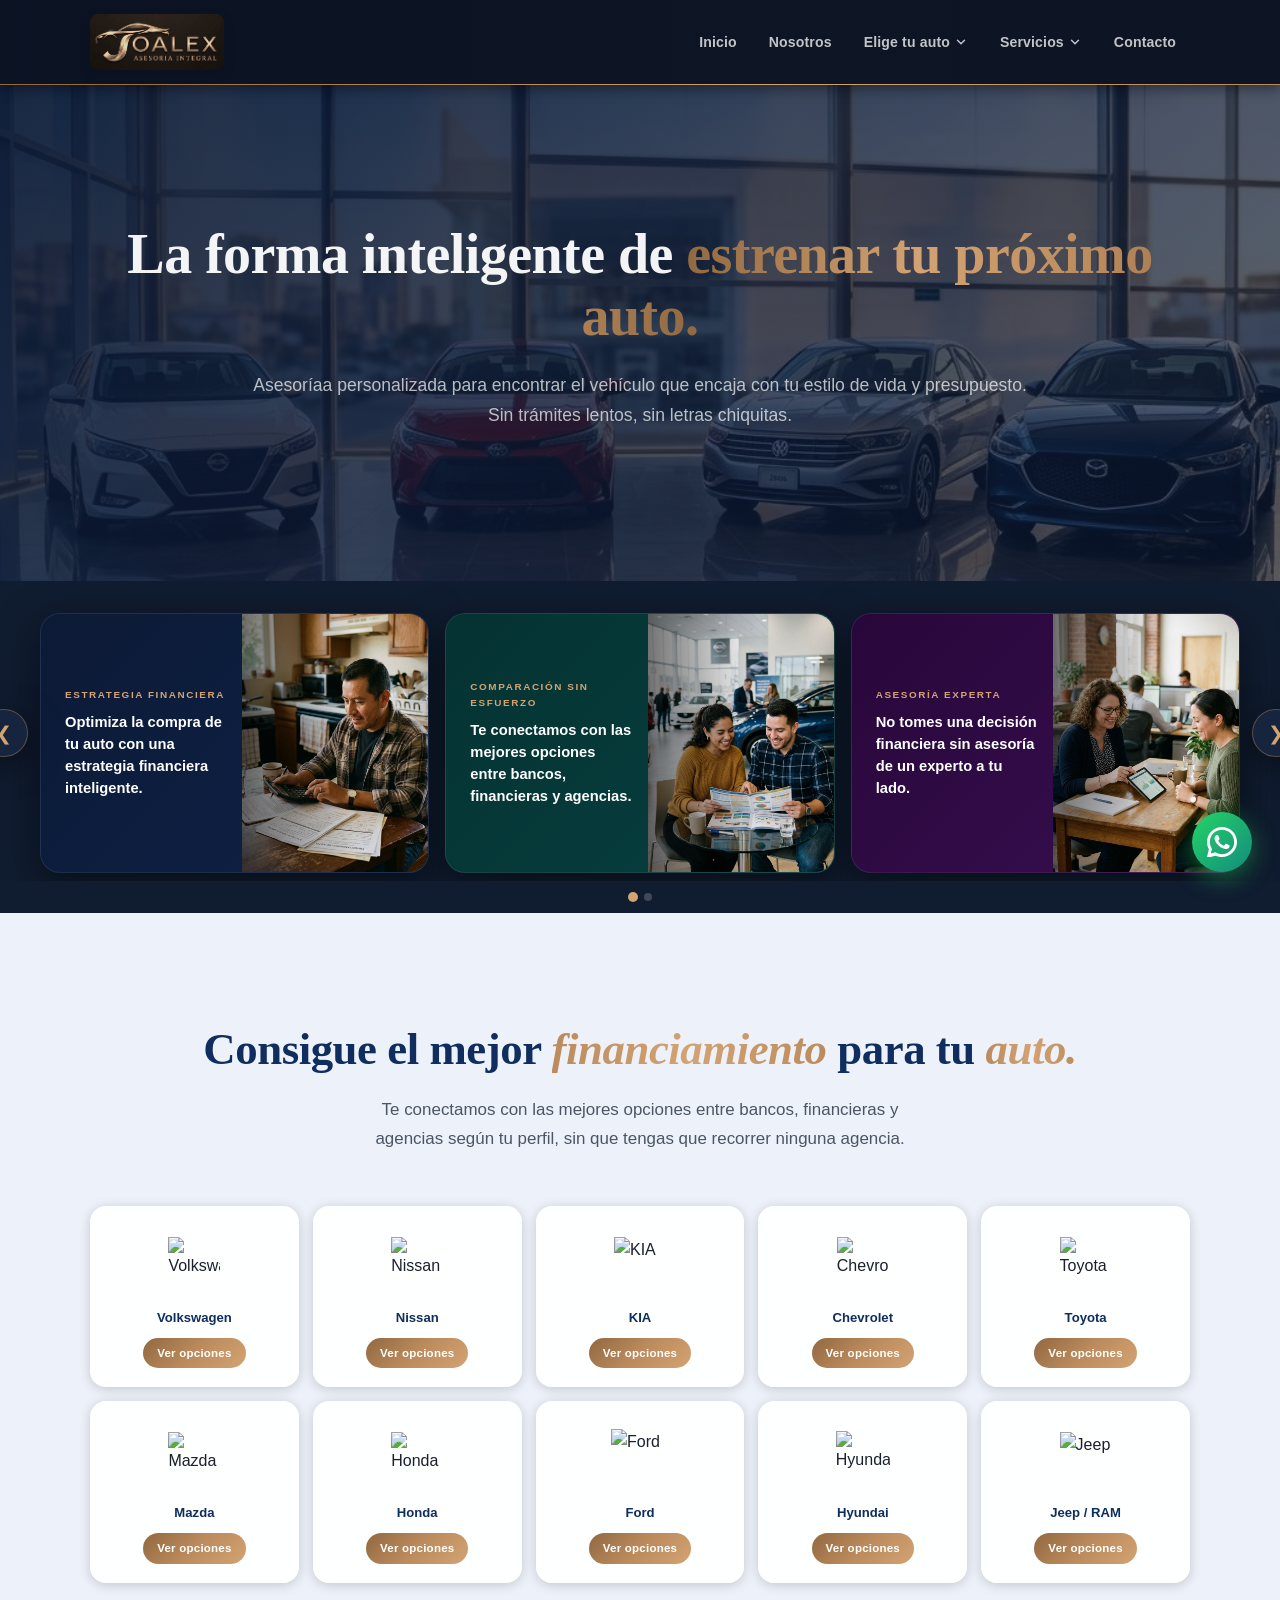
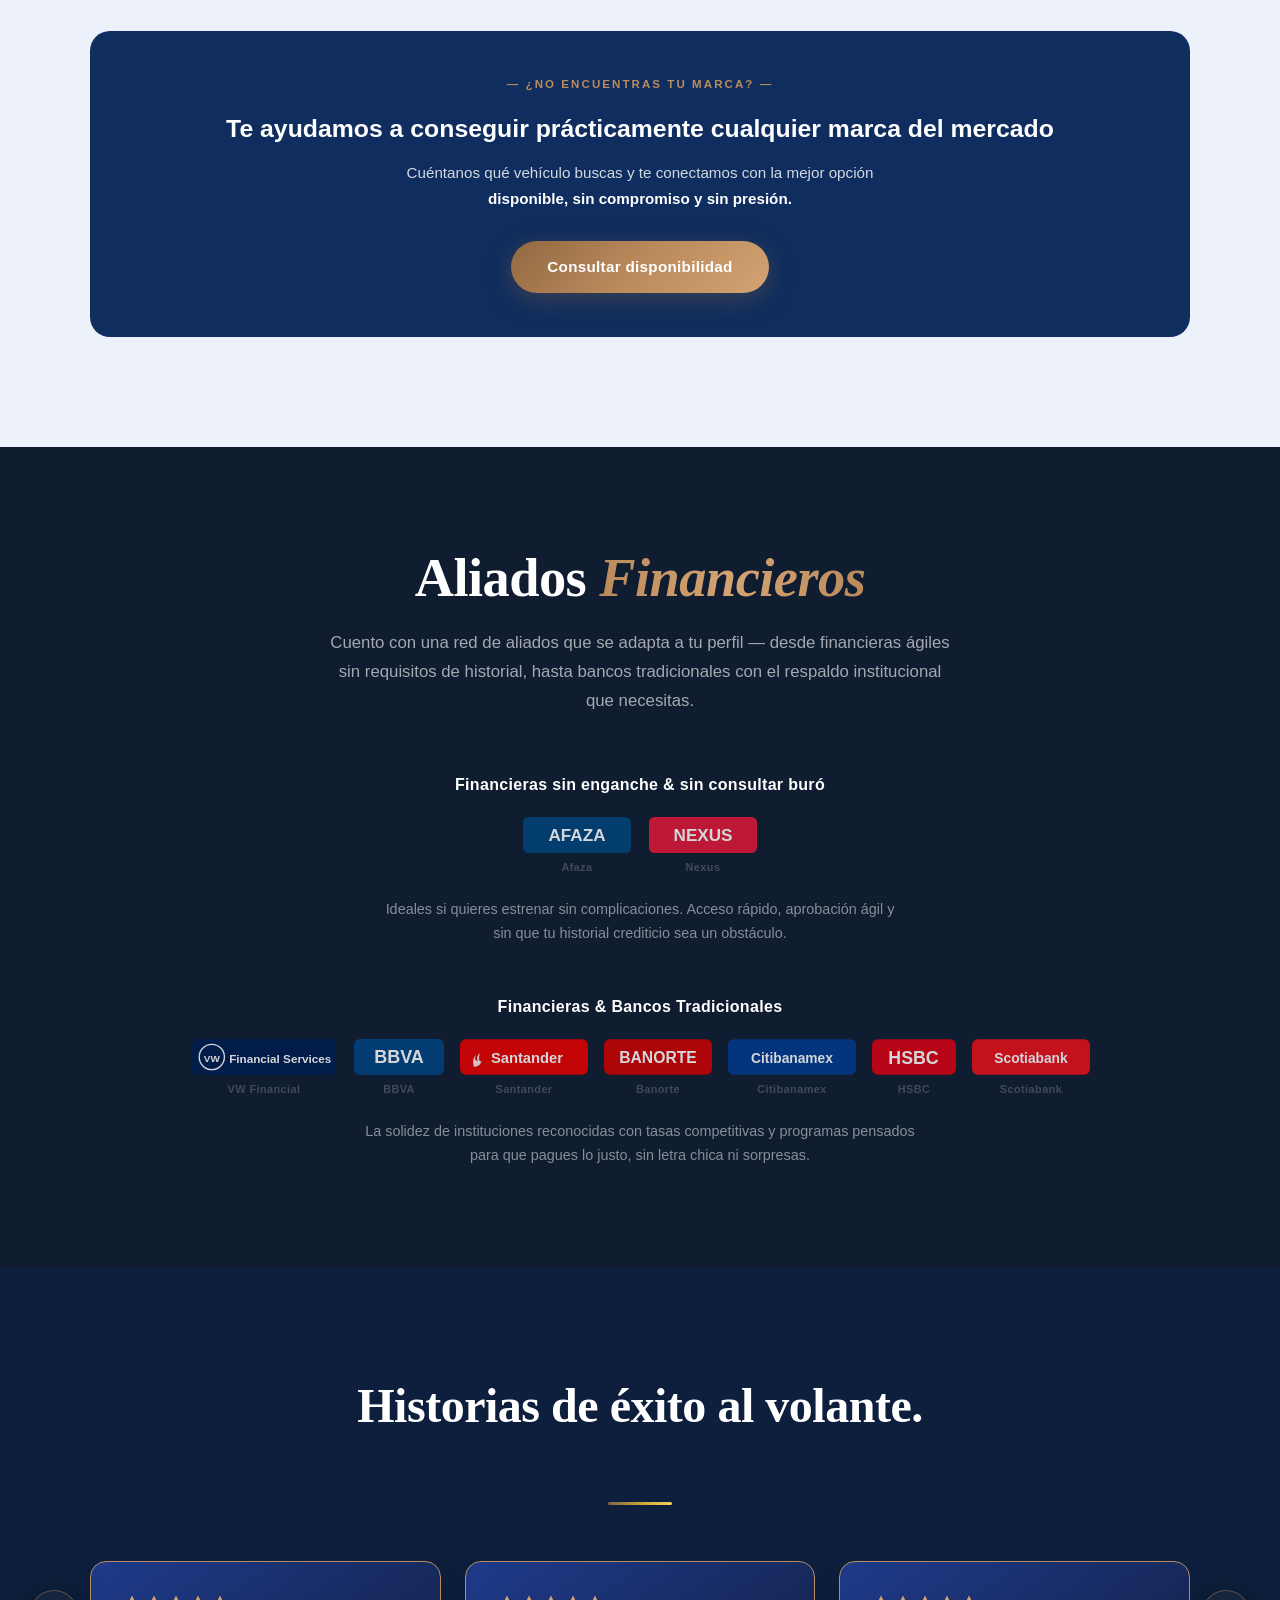
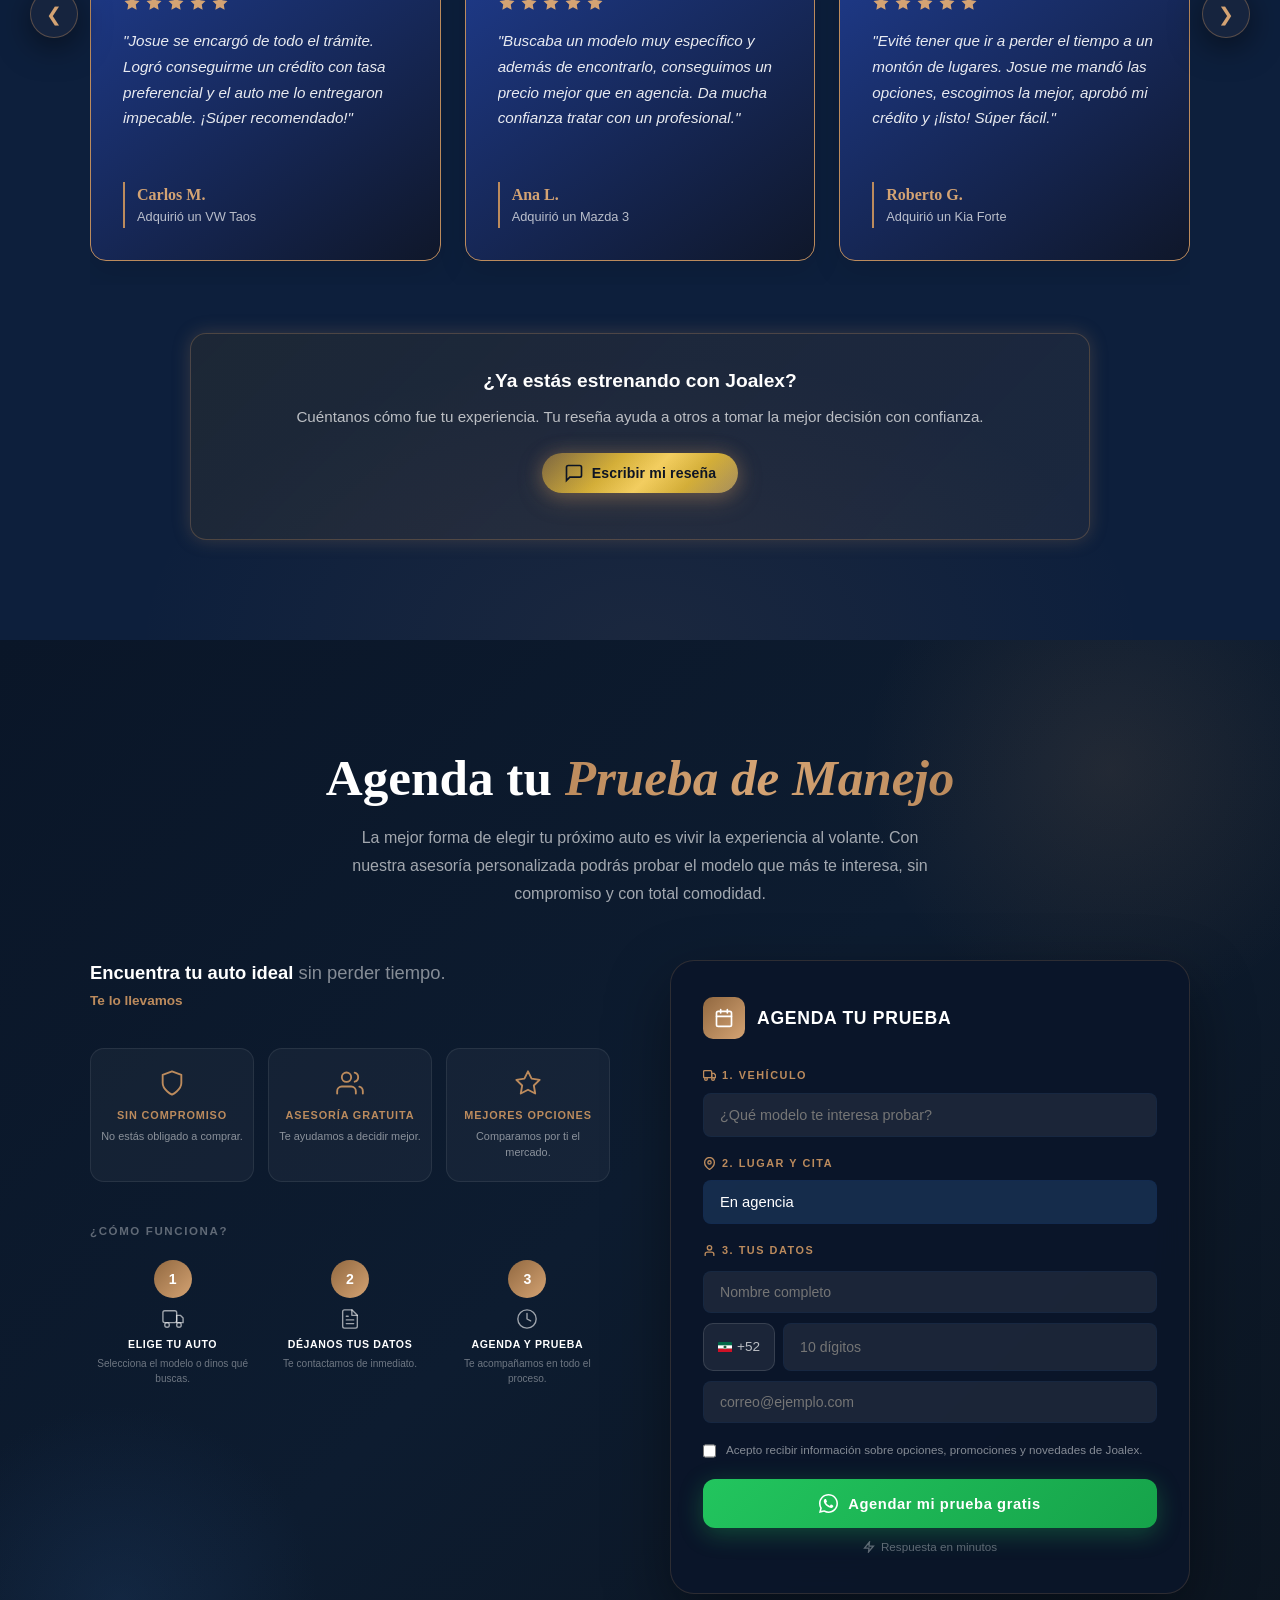
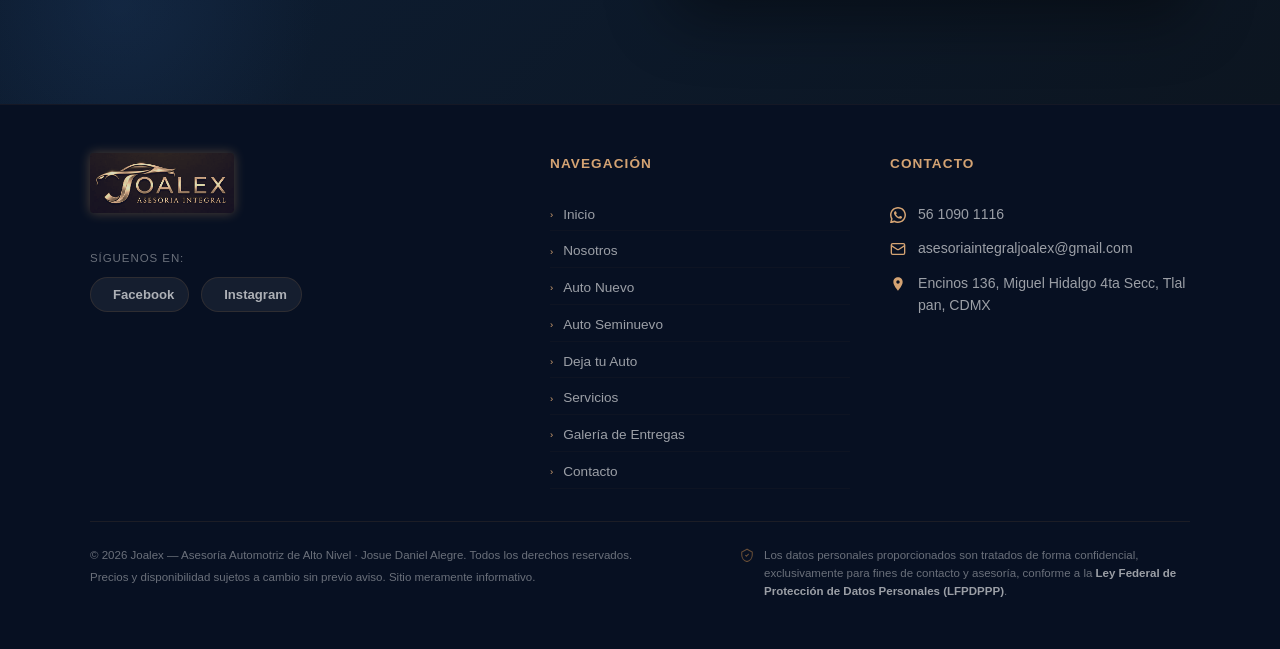
==== commit 8a617318: "Versión 12" ====
--- a/index.html
+++ b/index.html
@@ -1,1136 +1,1356 @@
-<!DOCTYPE html>
-<html lang="es">
-
-<head>
-  <meta charset="UTF-8" />
-  <meta name="viewport" content="width=device-width, initial-scale=1.0" />
-  <title>Joalex opciones de financiamiento de autos en México</title>
-  <meta name="description"
-    content="Te ayudamos a encontrar el mejor crédito automotriz comparando Bancos, financieras y Agencias de acuerdo a tu perfil." />
-  <link rel="preconnect" href="https://fonts.googleapis.com" />
-  <link rel="preconnect" href="https://fonts.gstatic.com" crossorigin />
-  <link
-    href="https://fonts.googleapis.com/css2?family=Outfit:wght@300;400;500;600;700;800&family=Playfair+Display:ital,wght@0,500;0,700;0,800;1,500;1,700&display=swap"
-    rel="stylesheet" />
-  <!-- Cybersecurity Hardening -->
-  <meta http-equiv="Content-Security-Policy"
-    content="default-src 'self'; script-src 'self' 'unsafe-inline' https://fonts.googleapis.com; style-src 'self' 'unsafe-inline' https://fonts.googleapis.com; font-src 'self' https://fonts.gstatic.com; img-src 'self' data: https://wa.me https://*.fbcdn.net https://cdn.simpleicons.org; connect-src 'self' https://wa.me; frame-src 'self' https://www.google.com https://maps.google.com;">
-  <meta http-equiv="X-Frame-Options" content="DENY">
-  <meta http-equiv="X-Content-Type-Options" content="nosniff">
-  <meta name="referrer" content="strict-origin-when-cross-origin">
-  <link rel="stylesheet" href="style.css" />
-
-  <!-- OpenGraph / Social Media -->
-  <meta property="og:title" content="Joalex opciones de financiamiento de autos en México" />
-  <meta property="og:description"
-    content="Te ayudamos a encontrar el mejor crédito automotriz comparando Bancos, financieras y Agencias de acuerdo a tu perfil." />
-  <meta property="og:image" content="joalex-logo.png" />
-  <meta property="og:url" content="https://joalex.com.mx" />
-  <meta property="og:type" content="website" />
-  <meta name="twitter:card" content="summary_large_image" />
-</head>
-
-<body>
-
-  <!-- ===================== HEADER ===================== -->
-  <header class="header">
-    <div class="header-inner container">
-      <div class="logo">
-        <a href="index.html" class="header-logo-link">
-          <img src="Logo.jpeg" alt="JOALEX Asesoría Integral"
-            style="height:56px;width:auto;object-fit:contain;display:block;filter:sepia(1) hue-rotate(-15deg) saturate(1.2) brightness(0.85) drop-shadow(0 0 4px rgba(188,139,93,0.5));"
-            loading="lazy">
-        </a>
-      </div>
-      <nav class="main-nav" id="mainNav" aria-label="Navegación principal">
-        <a href="index.html" class="nav-link nav-link--active">Inicio</a>
-        <a href="mision-vision.html" class="nav-link ">Nosotros</a>
-
-        <!-- Elige tu auto -->
-        <div class="nav-dropdown-wrap" id="dropInventario">
-          <button class="nav-link nav-dropdown-btn " id="btnInventario" aria-expanded="false" aria-haspopup="true">
-            Elige tu auto
-            <svg class="nav-arrow" viewBox="0 0 24 24" fill="none" stroke="currentColor" stroke-width="2.5"
-              stroke-linecap="round" stroke-linejoin="round" aria-hidden="true">
-              <polyline points="6 9 12 15 18 9" />
-            </svg>
-          </button>
-          <div class="nav-dropdown-menu" id="menuInventario" role="menu">
-            <a href="nuevo.html" class="nav-dropdown-item" role="menuitem"><span class="nav-drop-icon"><svg
-                  viewBox="0 0 24 24" fill="none" stroke="currentColor" stroke-width="2" style="width:12px;height:12px">
-                  <polyline points="9 18 15 12 9 6" />
-                </svg></span>Nuevo</a>
-            <a href="seminuevo.html" class="nav-dropdown-item" role="menuitem"><span class="nav-drop-icon"><svg
-                  viewBox="0 0 24 24" fill="none" stroke="currentColor" stroke-width="2" style="width:12px;height:12px">
-                  <polyline points="9 18 15 12 9 6" />
-                </svg></span>Seminuevo</a>
-            <a href="deja-tu-auto.html" class="nav-dropdown-item" role="menuitem"><span class="nav-drop-icon"><svg
-                  viewBox="0 0 24 24" fill="none" stroke="currentColor" stroke-width="2" style="width:12px;height:12px">
-                  <polyline points="9 18 15 12 9 6" />
-                </svg></span>Deja tu auto</a>
-          </div>
-        </div>
-
-        <!-- Servicios -->
-        <div class="nav-dropdown-wrap" id="dropServicios">
-          <button class="nav-link nav-dropdown-btn " id="btnServicios" aria-expanded="false" aria-haspopup="true">
-            Servicios
-            <svg class="nav-arrow" viewBox="0 0 24 24" fill="none" stroke="currentColor" stroke-width="2.5"
-              stroke-linecap="round" stroke-linejoin="round" aria-hidden="true">
-              <polyline points="6 9 12 15 18 9" />
-            </svg>
-          </button>
-          <div class="nav-dropdown-menu" id="menuServicios" role="menu">
-            <a href="servicios.html" class="nav-dropdown-item" role="menuitem"><span class="nav-drop-icon"><svg
-                  viewBox="0 0 24 24" fill="none" stroke="currentColor" stroke-width="2" style="width:12px;height:12px">
-                  <polyline points="9 18 15 12 9 6" />
-                </svg></span>Consulta Servicios</a>
-            <a href="galeria-de-entregas.html" class="nav-dropdown-item" role="menuitem"><span
-                class="nav-drop-icon"><svg viewBox="0 0 24 24" fill="none" stroke="currentColor" stroke-width="2"
-                  style="width:12px;height:12px">
-                  <polyline points="9 18 15 12 9 6" />
-                </svg></span>Galería de Entregas</a>
-          </div>
-        </div>
-
-        <!-- Contacto -->
-        <a href="contacto.html" class="nav-link ">Contacto</a>
-      </nav>
-
-      <button class="menu-toggle" id="menuToggle" aria-label="Abrir menú" aria-expanded="false">
-        <span></span><span></span><span></span>
-      </button>
-    </div>
-
-    <nav class="mobile-nav" id="mobileNav" aria-label="Menú móvil">
-      <a href="index.html" class="mobile-nav-link nav-link--active">Inicio</a>
-      <a href="mision-vision.html" class="mobile-nav-link ">Nosotros</a>
-
-      <div class="mobile-accordion">
-        <button class="mobile-accordion-btn" onclick="toggleAccordion(this)" aria-expanded="false">
-          Elige tu auto <span class="mobile-acc-arrow">></span>
-        </button>
-        <div class="mobile-accordion-body">
-          <a href="nuevo.html">Nuevo</a>
-          <a href="seminuevo.html">Seminuevo</a>
-          <a href="deja-tu-auto.html">Deja tu auto</a>
-        </div>
-      </div>
-
-      <div class="mobile-accordion">
-        <button class="mobile-accordion-btn" onclick="toggleAccordion(this)" aria-expanded="false">
-          Servicios <span class="mobile-acc-arrow">></span>
-        </button>
-        <div class="mobile-accordion-body">
-          <a href="servicios.html">Consulta Servicios</a>
-          <a href="galeria-de-entregas.html">Galería de Entregas</a>
-        </div>
-      </div>
-
-      <a href="contacto.html" class="mobile-nav-link ">Contacto</a>
-    </nav>
-  </header>
-
-  <!-- ===================== HERO ===================== -->
-  <section class="hero">
-    <div class="hero-bg"
-      style="background-image: url('Daniel_Multimarcas.png'); background-size: cover; background-position: center; background-attachment: fixed;">
-      <div class="hero-overlay"></div>
-    </div>
-    <div class="container hero-inner">
-      <div class="hero-content hero-content-optimized">
-        <h1 class="hero-title" style="margin-bottom: 24px;">
-          <span class="hero-name-line"
-            style="display:block; font-size: clamp(2rem, 4.5vw, 3.5rem); font-weight: 800; color: rgba(255,255,255,0.95); letter-spacing: -0.01em; line-height: 1.1;">
-            La forma inteligente de
-            <span
-              style="background: var(--grad-gold-text); -webkit-background-clip: text; -webkit-text-fill-color: transparent; background-clip: text;">
-              estrenar tu próximo auto.
-            </span>
-          </span>
-        </h1>
-
-        <p class="hero-subtitle"
-          style="max-width: 800px; font-size: clamp(1rem, 2vw, 1.1rem); color: rgba(255,255,255,0.7); margin: 0 auto 30px;">
-          Asesoría personalizada para encontrar el vehículo que encaja con tu estilo de vida y presupuesto.
-          Sin trámites lentos, sin letras chiquitas.
-        </p>
-
-        <div class="hero-ctas hero-ctas-optimized">
-          <div class="call-dropdown">
-            <button class="btn btn-call" id="callBtnMain">
-              <span class="call-pulse"></span>
-              <svg viewBox="0 0 24 24" fill="none" stroke="currentColor" stroke-width="2" stroke-linecap="round"
-                stroke-linejoin="round">
-                <path
-                  d="M22 16.92v3a2 2 0 0 1-2.18 2 19.79 19.79 0 0 1-8.63-3.07 19.5 19.5 0 0 1-6-6A19.79 19.79 0 0 1 2.12 4.18 2 2 0 0 1 4.11 2h3a2 2 0 0 1 2 1.72 12.84 12.84 0 0 0 .7 2.81 2 2 0 0 1-.45 2.11L8.09 9.91a16 16 0 0 0 6 6l1.27-1.27a2 2 0 0 1 2.11-.45 12.84 12.84 0 0 0 2.81.7A2 2 0 0 1 22 16.92z" />
-              </svg>
-              Llamar ahora
-            </button>
-            <div class="call-menu" id="callMenu">
-              <a href="tel:+525528238557" class="call-menu-item">
-                <div class="call-menu-icon" style="background: rgba(165, 142, 94, 0.1); color: var(--gold);">
-                  <svg viewBox="0 0 24 24" fill="none" stroke="currentColor" stroke-width="2"
-                    style="width: 18px; height: 18px;">
-                    <path
-                      d="M22 16.92v3a2 2 0 0 1-2.18 2 19.79 19.79 0 0 1-8.63-3.07 19.5 19.5 0 0 1-6-6A19.79 19.79 0 0 1 2.12 4.18 2 2 0 0 1 4.11 2h3a2 2 0 0 1 2 1.72 12.84 12.84 0 0 0 .7 2.81 2 2 0 0 1-.45 2.11L8.09 9.91a16 16 0 0 0 6 6l1.27-1.27a2 2 0 0 1 2.11-.45 12.84 12.84 0 0 0 2.81.7A2 2 0 0 1 22 16.92z" />
-                  </svg>
-                </div>
-                <div class="call-menu-text">
-                  <strong>Josué Daniel</strong>
-                  <span>55 2823 8557</span>
-                </div>
-              </a>
-              <div class="call-menu-divider"></div>
-              <a href="https://wa.me/call/5215610901116" class="call-menu-item">
-                <div class="call-menu-icon" style="background: rgba(37, 211, 102, 0.1); color: #25D366;">
-                  <svg viewBox="0 0 24 24" fill="currentColor" style="width: 18px; height: 18px;">
-                    <path
-                      d="M17.472 14.382c-.297-.149-1.758-.867-2.03-.967-.273-.099-.471-.148-.67.15-.197.297-.767.966-.94 1.164-.173.199-.347.223-.644.075-.297-.15-1.255-.463-2.39-1.475-.883-.788-1.48-1.761-1.653-2.059-.173-.297-.018-.458.13-.606.134-.133.298-.347.446-.52.149-.174.198-.298.298-.497.099-.198.05-.371-.025-.52-.075-.149-.669-1.612-.916-2.207-.242-.579-.487-.5-.669-.51-.173-.008-.371-.01-.57-.01-.198 0-.52.074-.792.372-.272.297-1.04 1.016-1.04 2.479 0 1.462 1.065 2.875 1.213 3.074.149.198 2.096 3.2 5.077 4.487.709.306 1.262.489 1.694.625.712.227 1.36.195 1.871.118.571-.085 1.758-.719 2.006-1.413.248-.694.248-1.289.173-1.413-.074-.124-.272-.198-.57-.347z" />
-                    <path
-                      d="M12 0C5.373 0 0 5.373 0 12c0 2.123.557 4.116 1.532 5.845L.057 23.57a.75.75 0 0 0 .916.916l5.733-1.474A11.953 11.953 0 0 0 12 24c6.627 0 12-5.373 12-12S18.627 0 12 0zm0 21.75a9.713 9.713 0 0 1-4.95-1.358l-.355-.212-3.682.946.965-3.568-.232-.368A9.717 9.717 0 0 1 2.25 12C2.25 6.615 6.615 2.25 12 2.25S21.75 6.615 21.75 12 17.385 21.75 12 21.75z" />
-                  </svg>
-                </div>
-                <div class="call-menu-text">
-                  <strong>Llamada WhatsApp</strong>
-                  <span>56 1090 1116</span>
-                </div>
-              </a>
-            </div>
-          </div>
-        </div>
-      </div>
-  </section>
-
-  <!-- ===================== FEATURE CARDS ===================== -->
-  <section class="fc-section" id="ventajas" aria-label="Por qu&eacute; elegir Joalex">
-    <div class="fc-track-outer">
-      <button class="carousel-btn prev" onclick="moveFCCarousel(-1)" aria-label="Anterior">&#10094;</button>
-      <button class="carousel-btn next" onclick="moveFCCarousel(1)" aria-label="Siguiente">&#10095;</button>
-      <div class="fc-track" id="fcTrack">
-        <!-- Grupo 1 -->
-        <div class="fc-slide-group">
-          <article class="fc-card" style="background:linear-gradient(135deg,#0c1a36 0%,#0e2147 100%);">
-            <div class="fc-card-body"><span class="fc-eyebrow">Estrategia Financiera</span>
-              <h3 class="fc-card-title">Optimiza la compra de tu auto con una estrategia financiera inteligente.</h3>
-            </div>
-            <div class="fc-card-img-wrap"><img src="fc2_estrategia.png" alt="Estrategia financiera" loading="lazy">
-            </div>
-          </article>
-          <article class="fc-card" style="background:linear-gradient(135deg,#053232 0%,#074040 100%);">
-            <div class="fc-card-body"><span class="fc-eyebrow">Comparaci&oacute;n Sin Esfuerzo</span>
-              <h3 class="fc-card-title">Te conectamos con las mejores opciones entre bancos, financieras y agencias.
-              </h3>
-            </div>
-            <div class="fc-card-img-wrap"><img src="fc2_opciones.png" alt="Opciones de financiamiento" loading="lazy">
-            </div>
-          </article>
-          <article class="fc-card" style="background:linear-gradient(135deg,#28073a 0%,#380f50 100%);">
-            <div class="fc-card-body"><span class="fc-eyebrow">Asesor&iacute;a Experta</span>
-              <h3 class="fc-card-title">No tomes una decisi&oacute;n financiera sin asesor&iacute;a de un experto a tu
-                lado.</h3>
-            </div>
-            <div class="fc-card-img-wrap"><img src="fc2_asesoria.png" alt="Asesor&iacute;a experta" loading="lazy">
-            </div>
-          </article>
-        </div>
-        <!-- Grupo 2 -->
-        <div class="fc-slide-group">
-          <article class="fc-card" style="background:linear-gradient(135deg,#2a1800 0%,#3d2400 100%);">
-            <div class="fc-card-body"><span class="fc-eyebrow">Proceso Simplificado</span>
-              <h3 class="fc-card-title">Evita recorrer agencias y procesos confusos. Nosotros lo hacemos por ti.</h3>
-            </div>
-            <div class="fc-card-img-wrap"><img src="fc2_sinestres.png" alt="Proceso simplificado" loading="lazy"></div>
-          </article>
-          <article class="fc-card" style="background:linear-gradient(135deg,#111e10 0%,#182d16 100%);">
-            <div class="fc-card-body"><span class="fc-eyebrow">100% Confiable</span>
-              <h3 class="fc-card-title">Operaciones 100% a trav&eacute;s de concesionarios autorizados.</h3>
-            </div>
-            <div class="fc-card-img-wrap"><img src="fc2_concesionario.png" alt="Concesionario autorizado"
-                loading="lazy"></div>
-          </article>
-          <article class="fc-card fc-card-cta-card">
-            <div class="fc-cta-inner">
-              <span class="fc-eyebrow" style="color:var(--gold-light);">&iquest;Listo para empezar?</span>
-              <h3 style="font-size:1.3rem;font-weight:800;color:#fff;margin:12px 0 20px;line-height:1.35;">Agenda tu
-                asesor&iacute;a<br>sin costo hoy mismo.</h3>
-              <a href="https://wa.me/5215610901116?text=Hola%20Josue,%20quiero%20mi%20asesoria%20gratuita"
-                class="btn btn-gold" target="_blank" rel="noopener noreferrer"
-                style="display:inline-flex;align-items:center;gap:8px;justify-content:center;">
-                <svg viewBox="0 0 24 24" fill="currentColor" style="width:18px;height:18px;flex-shrink:0">
-                  <path
-                    d="M17.472 14.382c-.297-.149-1.758-.867-2.03-.967-.273-.099-.471-.148-.67.15-.197.297-.767.966-.94 1.164-.173.199-.347.223-.644.075-.297-.15-1.255-.463-2.39-1.475-.883-.788-1.48-1.761-1.653-2.059-.173-.297-.018-.458.13-.606.134-.133.298-.347.446-.52.149-.174.198-.298.298-.497.099-.198.05-.371-.025-.52-.075-.149-.669-1.612-.916-2.207-.242-.579-.487-.5-.669-.51-.173-.008-.371-.01-.57-.01-.198 0-.52.074-.792.372-.272.297-1.04 1.016-1.04 2.479 0 1.462 1.065 2.875 1.213 3.074.149.198 2.096 3.2 5.077 4.487.709.306 1.262.489 1.694.625.712.227 1.36.195 1.871.118.571-.085 1.758-.719 2.006-1.413.248-.694.248-1.289.173-1.413-.074-.124-.272-.198-.57-.347z" />
-                  <path
-                    d="M12 0C5.373 0 0 5.373 0 12c0 2.123.557 4.116 1.532 5.845L.057 23.57a.75.75 0 0 0 .916.916l5.733-1.474A11.953 11.953 0 0 0 12 24c6.627 0 12-5.373 12-12S18.627 0 12 0zm0 21.75a9.713 9.713 0 0 1-4.95-1.358l-.355-.212-3.682.946.965-3.568-.232-.368A9.717 9.717 0 0 1 2.25 12C2.25 6.615 6.615 2.25 12 2.25S21.75 6.615 21.75 12 17.385 21.75 12 21.75z" />
-                </svg>
-                Chatear por WhatsApp
-              </a>
-            </div>
-          </article>
-        </div>
-      </div>
-      <div class="fc-dots" id="fcDots">
-        <span class="fc-dot active"></span>
-        <span class="fc-dot"></span>
-      </div>
-    </div>
-  </section>
-
-  <!-- ===================== SERVICIOS ===================== -->
-
-  <section class="servicios" id="servicios">
-    <div class="container">
-      <div class="section-header">
-        <h2 class="section-title">Todo lo que necesitas para comprar bien</h2>
-        <p class="section-subtitle">Me encargo de que tengas toda la información, el mejor precio y cero dolores de
-          cabeza durante tu compra.</p>
-      </div>
-      <div class="servicios-grid">
-
-        <!-- Tarjeta 1: Gestión de Financiamiento -->
-        <div class="servicio-card visible"
-          style="display:flex; flex-direction:column; align-items:center; text-align:center; padding:32px 24px;">
-          <div class="flip-front-icon" style="margin: 0 auto 24px; position:static; transform:none;">
-            <svg viewBox="0 0 24 24" fill="none" stroke="currentColor" stroke-width="1.5" stroke-linecap="round"
-              stroke-linejoin="round">
-              <line x1="3" y1="22" x2="21" y2="22"></line>
-              <line x1="6" y1="18" x2="6" y2="11"></line>
-              <line x1="10" y1="18" x2="10" y2="11"></line>
-              <line x1="14" y1="18" x2="14" y2="11"></line>
-              <line x1="18" y1="18" x2="18" y2="11"></line>
-              <polygon points="12 2 20 7 4 7"></polygon>
-            </svg>
-          </div>
-          <p
-            style="font-size:0.8rem; font-weight:700; letter-spacing:0.12em; text-transform:uppercase; color:var(--gold); margin-bottom:8px;">
-            Gestión de Financiamiento</p>
-          <h3 style="margin-bottom: 16px; font-size: 1.35rem; font-weight:800; color: white;">Tu crédito, aprobado.</h3>
-          <p style="font-size: 0.95rem; line-height: 1.6; color: rgba(255,255,255,0.72); margin-bottom: 24px;">No dejes
-            tu inversión al azar. Gestiono las mejores tasas con instituciones bancarias y financieras para que pagues
-            lo justo, no lo que te impongan.</p>
-          <div class="servicio-tags" style="justify-content: center; margin-top: auto;">
-            <span>Tasas preferenciales</span>
-            <span>Sin letra chica</span>
-          </div>
-        </div>
-
-        <!-- Tarjeta 2: Compra y Venta Estratégica -->
-        <div class="servicio-card visible"
-          style="display:flex; flex-direction:column; align-items:center; text-align:center; padding:32px 24px; --reveal-delay:0.1s;">
-          <div class="flip-front-icon" style="margin: 0 auto 24px; position:static; transform:none;">
-            <svg viewBox="0 0 24 24" fill="none" stroke="currentColor" stroke-width="1.5" stroke-linecap="round"
-              stroke-linejoin="round">
-              <path d="M20.59 13.41l-7.17 7.17a2 2 0 0 1-2.83 0L2 12V2h10l8.59 8.59a2 2 0 0 1 0 2.82z"></path>
-              <line x1="7" y1="7" x2="7.01" y2="7"></line>
-            </svg>
-          </div>
-          <p
-            style="font-size:0.8rem; font-weight:700; letter-spacing:0.12em; text-transform:uppercase; color:var(--gold); margin-bottom:8px;">
-            Compra y Venta Estratégica</p>
-          <h3 style="margin-bottom: 16px; font-size: 1.35rem; font-weight:800; color: white;">Maximiza tu inversión.
-          </h3>
-          <p style="font-size: 0.95rem; line-height: 1.6; color: rgba(255,255,255,0.72); margin-bottom: 24px;">Si
-            vendes, lo hacemos al mejor precio de mercado. Si compras, te garantizamos una unidad inspeccionada y lista
-            para rodar.</p>
-          <div class="servicio-tags" style="justify-content: center; margin-top: auto;">
-            <span>Mejor precio</span>
-            <span>Unidad verificada</span>
-          </div>
-        </div>
-
-        <!-- Tarjeta 3: Asesoría Multimarca -->
-        <div class="servicio-card visible"
-          style="display:flex; flex-direction:column; align-items:center; text-align:center; padding:32px 24px; --reveal-delay:0.2s;">
-          <div class="flip-front-icon" style="margin: 0 auto 24px; position:static; transform:none;">
-            <svg viewBox="0 0 24 24" fill="none" stroke="currentColor" stroke-width="1.5" stroke-linecap="round"
-              stroke-linejoin="round">
-              <circle cx="12" cy="12" r="10"></circle>
-              <line x1="2" y1="12" x2="22" y2="12"></line>
-              <path d="M12 2a15.3 15.3 0 0 1 4 10 15.3 15.3 0 0 1-4 10 15.3 15.3 0 0 1-4-10 15.3 15.3 0 0 1 4-10z">
-              </path>
-            </svg>
-          </div>
-          <p
-            style="font-size:0.8rem; font-weight:700; letter-spacing:0.12em; text-transform:uppercase; color:var(--gold); margin-bottom:8px;">
-            Asesoría Multimarca</p>
-          <h3 style="margin-bottom: 16px; font-size: 1.35rem; font-weight:800; color: white;">Libertad de elección.</h3>
-          <p style="font-size: 0.95rem; line-height: 1.6; color: rgba(255,255,255,0.72); margin-bottom: 24px;">Al ser
-            asesor externo, mi lealtad es contigo, no con una agencia. Buscamos la marca y modelo que realmente
-            necesitas entre las mejores opciones del mercado.</p>
-          <div class="servicio-tags" style="justify-content: center; margin-top: auto;">
-            <span>Sin compromiso de marca</span>
-            <span>Elecci�n libre</span>
-          </div>
-        </div>
-
-      </div>
-
-      <!-- Aliados Financieros (Logos) -->
-      <div class="bank-logos-wrap visible"
-        style="margin-top: 60px; text-align:center; padding-top:40px; border-top:1px solid rgba(188,139,93,0.15); margin-bottom: 60px;">
-        <p
-          style="font-size:0.85rem; letter-spacing:0.15em; text-transform:uppercase; color:var(--gold-light); margin-bottom:24px; font-weight:700;">
-          Aliados Financieros</p>
-        <div style="display:flex; flex-wrap:wrap; justify-content:center; gap:32px; opacity:0.6; align-items:center;">
-          <div style="font-weight:900; font-size:1.4rem; letter-spacing:-1px;">BBVA</div>
-          <div style="font-weight:900; font-size:1.4rem; font-family:serif;">Santander</div>
-          <div style="font-weight:900; font-size:1.4rem; letter-spacing:1px; font-style:italic;">BANORTE</div>
-          <div style="font-weight:900; font-size:1.4rem; letter-spacing:-1px;">citibanamex</div>
-          <div style="font-weight:900; font-size:1.4rem;">HSBC</div>
-          <div style="font-weight:900; font-size:1.4rem; font-family:serif;">Scotiabank</div>
-        </div>
-      </div>
-
-    </div>
-  </section>
-
-  <!-- ===================== TESTIMONIOS ===================== -->
-  <section class="testimonios section-padding" id="testimonios">
-    <div class="container fade-in">
-      <div class="section-header text-center reveal visible" style="opacity:1;transform:none;">
-        <h2 class="section-title"
-          style="background:none;-webkit-background-clip:unset;background-clip:unset;-webkit-text-fill-color:white;color:white;">
-          Historias de éxito al volante.</h2>
-        <p class="section-subtitle"
-          style="max-width: 900px; margin: 0 auto; -webkit-text-fill-color:rgba(255,255,255,0.72); color:rgba(255,255,255,0.72);">
-          Cientos de clientes ya han transformado su forma de comprar autos. Su confianza es mi mejor garantía.</p>
-      </div>
-
-      <!-- Carrusel de Testimonios -->
-
-      <button class="carousel-btn prev" onclick="moveCarousel(-1)">&#10094;</button>
-      <div class="carousel-track" id="reviewsTrack">
-        <div class="testimonio-card">
-          <div class="testimonio-rating">
-            <svg viewBox="0 0 24 24" fill="currentColor">
-              <path d="M12 2l3.09 6.26L22 9.27l-5 4.87 1.18 6.88L12 17.77l-6.18 3.25L7 14.14 2 9.27l6.91-1.01L12 2z" />
-            </svg>
-            <svg viewBox="0 0 24 24" fill="currentColor">
-              <path d="M12 2l3.09 6.26L22 9.27l-5 4.87 1.18 6.88L12 17.77l-6.18 3.25L7 14.14 2 9.27l6.91-1.01L12 2z" />
-            </svg>
-            <svg viewBox="0 0 24 24" fill="currentColor">
-              <path d="M12 2l3.09 6.26L22 9.27l-5 4.87 1.18 6.88L12 17.77l-6.18 3.25L7 14.14 2 9.27l6.91-1.01L12 2z" />
-            </svg>
-            <svg viewBox="0 0 24 24" fill="currentColor">
-              <path d="M12 2l3.09 6.26L22 9.27l-5 4.87 1.18 6.88L12 17.77l-6.18 3.25L7 14.14 2 9.27l6.91-1.01L12 2z" />
-            </svg>
-            <svg viewBox="0 0 24 24" fill="currentColor">
-              <path d="M12 2l3.09 6.26L22 9.27l-5 4.87 1.18 6.88L12 17.77l-6.18 3.25L7 14.14 2 9.27l6.91-1.01L12 2z" />
-            </svg>
-          </div>
-          <p class="testimonio-texto">"Josue se encargó de todo el trámite. Logró conseguirme un crédito con tasa
-            preferencial y el auto me lo entregaron impecable. ¡Súper recomendado!"</p>
-          <div class="testimonio-autor">
-            <strong>Carlos M.</strong>
-            <span>Adquirió un VW Taos</span>
-          </div>
-        </div>
-
-        <div class="testimonio-card">
-          <div class="testimonio-rating">
-            <svg viewBox="0 0 24 24" fill="currentColor">
-              <path d="M12 2l3.09 6.26L22 9.27l-5 4.87 1.18 6.88L12 17.77l-6.18 3.25L7 14.14 2 9.27l6.91-1.01L12 2z" />
-            </svg>
-            <svg viewBox="0 0 24 24" fill="currentColor">
-              <path d="M12 2l3.09 6.26L22 9.27l-5 4.87 1.18 6.88L12 17.77l-6.18 3.25L7 14.14 2 9.27l6.91-1.01L12 2z" />
-            </svg>
-            <svg viewBox="0 0 24 24" fill="currentColor">
-              <path d="M12 2l3.09 6.26L22 9.27l-5 4.87 1.18 6.88L12 17.77l-6.18 3.25L7 14.14 2 9.27l6.91-1.01L12 2z" />
-            </svg>
-            <svg viewBox="0 0 24 24" fill="currentColor">
-              <path d="M12 2l3.09 6.26L22 9.27l-5 4.87 1.18 6.88L12 17.77l-6.18 3.25L7 14.14 2 9.27l6.91-1.01L12 2z" />
-            </svg>
-            <svg viewBox="0 0 24 24" fill="currentColor">
-              <path d="M12 2l3.09 6.26L22 9.27l-5 4.87 1.18 6.88L12 17.77l-6.18 3.25L7 14.14 2 9.27l6.91-1.01L12 2z" />
-            </svg>
-          </div>
-          <p class="testimonio-texto">"Buscaba un modelo muy específico y además de encontrarlo, conseguimos un precio
-            mejor que en agencia. Da mucha confianza tratar con un profesional."</p>
-          <div class="testimonio-autor">
-            <strong>Ana L.</strong>
-            <span>Adquirió un Mazda 3</span>
-          </div>
-        </div>
-
-        <div class="testimonio-card">
-          <div class="testimonio-rating">
-            <svg viewBox="0 0 24 24" fill="currentColor">
-              <path d="M12 2l3.09 6.26L22 9.27l-5 4.87 1.18 6.88L12 17.77l-6.18 3.25L7 14.14 2 9.27l6.91-1.01L12 2z" />
-            </svg>
-            <svg viewBox="0 0 24 24" fill="currentColor">
-              <path d="M12 2l3.09 6.26L22 9.27l-5 4.87 1.18 6.88L12 17.77l-6.18 3.25L7 14.14 2 9.27l6.91-1.01L12 2z" />
-            </svg>
-            <svg viewBox="0 0 24 24" fill="currentColor">
-              <path d="M12 2l3.09 6.26L22 9.27l-5 4.87 1.18 6.88L12 17.77l-6.18 3.25L7 14.14 2 9.27l6.91-1.01L12 2z" />
-            </svg>
-            <svg viewBox="0 0 24 24" fill="currentColor">
-              <path d="M12 2l3.09 6.26L22 9.27l-5 4.87 1.18 6.88L12 17.77l-6.18 3.25L7 14.14 2 9.27l6.91-1.01L12 2z" />
-            </svg>
-            <svg viewBox="0 0 24 24" fill="currentColor">
-              <path d="M12 2l3.09 6.26L22 9.27l-5 4.87 1.18 6.88L12 17.77l-6.18 3.25L7 14.14 2 9.27l6.91-1.01L12 2z" />
-            </svg>
-          </div>
-          <p class="testimonio-texto">"Evité tener que ir a perder el tiempo a un montón de lugares. Josue me mandó las
-            opciones, escogimos la mejor, aprobó mi crédito y ¡listo! Súper fácil."</p>
-          <div class="testimonio-autor">
-            <strong>Roberto G.</strong>
-            <span>Adquirió un Kia Forte</span>
-          </div>
-        </div>
-      </div>
-      <button class="carousel-btn next" onclick="moveCarousel(1)">&#10095;</button>
-    </div>
-
-    <!-- Reseña CTA -->
-    <div class="review-cta mt-5 text-center"
-      style="max-width: 900px; margin: 0 auto; background: rgba(145,104,64,0.1); border: 1px dashed rgba(145,104,64,0.4); padding: 32px; border-radius: var(--radius);">
-      <h3 style="color: white; margin-bottom: 8px; font-size: 1.2rem;">¿Ya estás estrenando con Joalex?</h3>
-      <p style="color: rgba(255,255,255,0.7); margin-bottom: 24px; font-size: 0.95rem;">Cuéntanos cómo fue tu
-        experiencia. Tu reseña ayuda a otros a tomar la mejor decisión con confianza.</p>
-      <button type="button" class="btn btn-gold" onclick="openReviewModal()"
-        style="gap: 8px; justify-content: center; display: inline-flex; border: none; cursor: pointer;">
-        <svg viewBox="0 0 24 24" fill="none" stroke="currentColor" stroke-width="2" style="width: 20px; height: 20px;">
-          <path d="M21 15a2 2 0 0 1-2 2H7l-4 4V5a2 2 0 0 1 2-2h14a2 2 0 0 1 2 2z" />
-        </svg>
-        Escribir mi reseña
-      </button>
-    </div>
-
-    </div>
-
-    <!-- Modal de Reseña -->
-    <div id="reviewModal" class="modal-overlay" onclick="if(event.target === this) closeReviewModal()">
-      <div class="form-container modal-content" style="margin: 0; position: relative;">
-        <button type="button" class="modal-close" onclick="closeReviewModal()" aria-label="Cerrar">&times;</button>
-        <h3 style="font-size: 1.35rem; margin-bottom: 8px;">Cuéntanos tu historia</h3>
-        <p class="form-note" style="margin-bottom: 24px;">Selecciona tu calificación y comparte cómo fue tu experiencia
-          de compra con Josue.</p>
-        <form id="reviewForm" class="contact-form" onsubmit="submitReview(event)">
-          <div class="form-group" style="margin-bottom: 8px;">
-            <label>Tu Calificación</label>
-            <div class="star-rating">
-              <input type="radio" id="star5" name="rating" value="5" required /><label for="star5"
-                title="5 estrellas">★</label>
-              <input type="radio" id="star4" name="rating" value="4" /><label for="star4" title="4 estrellas">★</label>
-              <input type="radio" id="star3" name="rating" value="3" /><label for="star3" title="3 estrellas">★</label>
-              <input type="radio" id="star2" name="rating" value="2" /><label for="star2" title="2 estrellas">★</label>
-              <input type="radio" id="star1" name="rating" value="1" /><label for="star1" title="1 estrella">★</label>
-            </div>
-            <span id="rating-error"
-              style="display:none; color:#f87171; font-size:0.8rem; margin-top:6px; font-weight:600;">Por favor
-              selecciona una calificación antes de publicar.</span>
-          </div>
-          <div class="form-group">
-            <label for="rev-nombre">Nombre y Apellido</label>
-            <input type="text" id="rev-nombre" required maxlength="25" placeholder="Ej. Carlos Mendoza">
-          </div>
-          <div class="form-group">
-            <label for="rev-vehiculo">Vehículo adquirido</label>
-            <input type="text" id="rev-vehiculo" required maxlength="25" placeholder="Ej. VW Taos Azul">
-          </div>
-          <div class="form-group">
-            <label for="rev-comentario">Tu comentario</label>
-            <textarea id="rev-comentario" required rows="3" maxlength="150"
-              placeholder="¿Cómo fue la atención y el proceso de entrega?"
-              onkeydown="if(event.key==='Enter'){event.preventDefault();return false;}"></textarea>
-          </div>
-          <button type="submit" class="btn btn-primary btn-full mt-2"
-            style="background: linear-gradient(135deg, var(--gold), var(--gold-dark)); box-shadow: 0 6px 24px rgba(145,104,64,0.3);">
-            Publicar Reseña
-          </button>
-        </form>
-      </div>
-    </div>
-  </section>
-
-
-  <!-- ===================== MODAL NANOTECNOLOGIA ===================== -->
-  <div class="modal-overlay" id="nanoModal" onclick="if(event.target === this) closeNanoModal()">
-    <div class="form-container modal-content"
-      style="margin: 0; position: relative; max-width: 900px; padding: 32px; width: 92%;">
-      <button type="button" class="modal-close" onclick="closeNanoModal()" aria-label="Cerrar">&times;</button>
-      <div class="modal-header" style="margin-top: 8px;">
-        <h3 style="font-size: 1.5rem; margin-bottom: 4px;">Protección y Brillo (Nanotecnología)</h3>
-        <p style="font-size: 0.9rem; color: var(--gold); font-weight: 500;">Un toque extra de cuidado para tu próximo
-          auto.</p>
-      </div>
-      <div class="modal-body"
-        style="font-size: 0.95rem; line-height: 1.6; color: rgba(255,255,255,0.8); padding-top: 0; text-align: left;">
-        <p style="margin-bottom: 24px;">Como parte de nuestro servicio, aplicamos un tratamiento básico de
-          nanotecnología diseñado para mejorar la estética de tu vehículo:</p>
-        <ul style="list-style: none; padding: 0; display: flex; flex-direction: column; gap: 16px;">
-          <li style="display: flex; gap: 12px; align-items: flex-start;">
-            <span style="font-size: 1.2rem; filter: drop-shadow(0 0 4px rgba(255,215,0,0.5));">&#10024;</span>
-            <div><strong style="color: white; font-weight: 600;">Mayor Brillo:</strong> Resalta el color y le da un
-              acabado más reluciente a la carrocería.</div>
-          </li>
-          <li style="display: flex; gap: 12px; align-items: flex-start;">
-            <span style="font-size: 1.2rem; filter: drop-shadow(0 0 4px rgba(255,215,0,0.5));">&#10024;</span>
-            <div><strong style="color: white; font-weight: 600;">Fácil Limpieza:</strong> Ayuda a repeler el polvo y el
-              agua de forma ligera.</div>
-          </li>
-          <li style="display: flex; gap: 12px; align-items: flex-start;">
-            <span style="font-size: 1.2rem; filter: drop-shadow(0 0 4px rgba(255,215,0,0.5));">&#10024;</span>
-            <div><strong style="color: white; font-weight: 600;">Capa Protectora:</strong> Brinda una protección inicial
-              contra el sol y el clima.</div>
-          </li>
-        </ul>
-      </div>
-    </div>
-  </div>
-  <!-- ===================== FOOTER ===================== -->
-  <footer class="footer">
-    <div class="container">
-      <div id="footerGrid" class="footer-grid">
-
-        <!-- Col 1: Logo + redes -->
-        <div class="footer-col footer-about">
-          <a href="index.html" class="footer-logo-wrap" style="display:inline-block; margin-bottom: 20px;">
-            <img src="Logo.jpeg" alt="JOALEX Asesor&iacute;a Integral" class="footer-logo-img"
-              style="height: 60px; width: auto; object-fit: contain; border-radius: 4px; filter: sepia(1) hue-rotate(-15deg) saturate(1.2) brightness(0.85) drop-shadow(0 0 6px rgba(188,139,93,0.4));">
-          </a>
-          <div class="footer-social">
-            <p class="footer-label">S&iacute;guenos en:</p>
-            <div class="footer-social-links">
-              <a href="https://www.facebook.com/josue.alegre.142" target="_blank" rel="noopener noreferrer"
-                class="social-btn facebook" title="Facebook">
-                <svg viewBox="0 0 24 24" fill="currentColor">
-                  <path
-                    d="M24 12.073c0-6.627-5.373-12-12-12s-12 5.373-12 12c0 5.99 4.388 10.954 10.125 11.854v-8.385H7.078v-3.47h3.047V9.43c0-3.007 1.792-4.669 4.533-4.669 1.312 0 2.686.235 2.686.235v2.953H15.83c-1.491 0-1.956.925-1.956 1.874v2.25h3.328l-.532 3.47h-2.796v8.385C19.612 23.027 24 18.062 24 12.073z" />
-                </svg>
-                Facebook
-              </a>
-              <a href="https://www.instagram.com/joalex_0498?igsh=MXZ6ZXh2Y3VhcGdrOA%3D%3D" target="_blank"
-                rel="noopener noreferrer" class="social-btn instagram" title="Instagram">
-                <svg viewBox="0 0 24 24" fill="currentColor">
-                  <path
-                    d="M12 2.163c3.204 0 3.584.012 4.85.07 3.252.148 4.771 1.691 4.919 4.919.058 1.265.069 1.645.069 4.849 0 3.205-.012 3.584-.069 4.849-.149 3.225-1.664 4.771-4.919 4.919-1.266.058-1.644.07-4.85.07-3.204 0-3.584-.012-4.849-.07-3.26-.149-4.771-1.699-4.919-4.92-.058-1.265-.07-1.644-.07-4.849 0-3.204.013-3.583.07-4.849.149-3.227 1.664-4.771 4.919-4.919 1.266-.057 1.645-.069 4.849-.069zm0-2.163c-3.259 0-3.667.014-4.947.072-4.358.2-6.78 2.618-6.98 6.98-.059 1.281-.073 1.689-.073 4.948 0 3.259.014 3.668.072 4.948.2 4.358 2.618 6.78 6.98 6.98 1.281.058 1.689.072 4.948.072 3.259 0 3.668-.014 4.948-.072 4.354-.2 6.782-2.618 6.979-6.98.059-1.28.073-1.689.073-4.948 0-3.259-.014-3.667-.072-4.947-.196-4.354-2.617-6.78-6.979-6.98-1.281-.059-1.69-.073-4.949-.073zm0 5.838c-3.403 0-6.162 2.759-6.162 6.162s2.759 6.163 6.162 6.163 6.162-2.759 6.162-6.163c0-3.403-2.759-6.162-6.162-6.162zm0 10.162c-2.209 0-4-1.79-4-4 0-2.209 1.791-4 4-4s4 1.791 4 4c0 2.21-1.791 4-4 4zm6.406-11.845c-.796 0-1.441.645-1.441 1.44s.645 1.44 1.441 1.44c.795 0 1.439-.645 1.439-1.44s-.644-1.44-1.439-1.44z" />
-                </svg>
-                Instagram
-              </a>
-            </div>
-          </div>
-        </div>
-
-        <!-- Col 2: Navegacion -->
-        <div class="footer-col footer-nav">
-          <h4 class="footer-title">Navegaci&oacute;n</h4>
-          <ul class="footer-links">
-            <li><a href="index.html"><span>&#8250;</span> Inicio</a></li>
-            <li><a href="mision-vision.html"><span>&#8250;</span> Nosotros</a></li>
-            <li><a href="nuevo.html"><span>&#8250;</span> Auto Nuevo</a></li>
-            <li><a href="seminuevo.html"><span>&#8250;</span> Auto Seminuevo</a></li>
-            <li><a href="deja-tu-auto.html"><span>&#8250;</span> Deja tu Auto</a></li>
-            <li><a href="servicios.html"><span>&#8250;</span> Servicios</a></li>
-            <li><a href="galeria-de-entregas.html"><span>&#8250;</span> Galer&iacute;a de Entregas</a></li>
-            <li><a href="contacto.html"><span>&#8250;</span> Contacto</a></li>
-          </ul>
-        </div>
-
-        <!-- Col 3: Contacto -->
-        <div class="footer-col footer-contact">
-          <h4 class="footer-title">Contacto</h4>
-          <ul class="footer-contact-list">
-            <li>
-              <svg viewBox="0 0 24 24" fill="currentColor">
-                <path
-                  d="M17.472 14.382c-.297-.149-1.758-.867-2.03-.967-.273-.099-.471-.148-.67.15-.197.297-.767.966-.94 1.164-.173.199-.347.223-.644.075-.297-.15-1.255-.463-2.39-1.475-.883-.788-1.48-1.761-1.653-2.059-.173-.297-.018-.458.13-.606.134-.133.298-.347.446-.52.149-.174.198-.298.298-.497.099-.198.05-.371-.025-.52-.075-.149-.669-1.612-.916-2.207-.242-.579-.487-.5-.669-.51-.173-.008-.371-.01-.57-.01-.198 0-.52.074-.792.372-.272.297-1.04 1.016-1.04 2.479 0 1.462 1.065 2.875 1.213 3.074.149.198 2.096 3.2 5.077 4.487.709.306 1.262.489 1.694.625.712.227 1.36.195 1.871.118.571-.085 1.758-.719 2.006-1.413.248-.694.248-1.289.173-1.413-.074-.124-.272-.198-.57-.347z" />
-                <path
-                  d="M12 0C5.373 0 0 5.373 0 12c0 2.123.557 4.116 1.532 5.845L.057 23.57a.75.75 0 0 0 .916.916l5.733-1.474A11.953 11.953 0 0 0 12 24c6.627 0 12-5.373 12-12S18.627 0 12 0zm0 21.75a9.713 9.713 0 0 1-4.95-1.358l-.355-.212-3.682.946.965-3.568-.232-.368A9.717 9.717 0 0 1 2.25 12C2.25 6.615 6.615 2.25 12 2.25S21.75 6.615 21.75 12 17.385 21.75 12 21.75z" />
-              </svg>
-              <a href="https://wa.me/5215610901116?text=Hola%20Josue,%20quiero%20informes%20de%20un%20auto"
-                target="_blank" rel="noopener noreferrer">56 1090 1116</a>
-            </li>
-            <li>
-              <svg viewBox="0 0 24 24" fill="none" stroke="currentColor" stroke-width="2">
-                <rect x="2" y="4" width="20" height="16" rx="2" />
-                <path d="m22 7-8.97 5.7a1.94 1.94 0 0 1-2.06 0L2 7" />
-              </svg>
-              <a href="mailto:asesoriaintegraljoalex@gmail.com">asesoriaintegraljoalex@gmail.com</a>
-            </li>
-            <li>
-              <svg viewBox="0 0 24 24" fill="currentColor">
-                <path
-                  d="M12 2C8.13 2 5 5.13 5 9c0 5.25 7 13 7 13s7-7.75 7-13c0-3.87-3.13-7-7-7zm0 9.5c-1.38 0-2.5-1.12-2.5-2.5s1.12-2.5 2.5-2.5 2.5 1.12 2.5 2.5-1.12 2.5-2.5 2.5z" />
-              </svg>
-              <a href="https://share.google/NDEFLMH5rmBPbDOVB" target="_blank" rel="noopener noreferrer">Encinos 136,
-                Miguel Hidalgo 4ta Secc, Tlalpan, CDMX</a>
-            </li>
-          </ul>
-        </div>
-      </div>
-
-      <!-- Barra legal inferior -->
-      <div class="footer-legal-bar">
-        <div class="footer-legal-info">
-          <p>&copy; 2026 Joalex &mdash; Asesor&iacute;a Automotriz de Alto Nivel &middot; Josue Daniel Alegre. Todos los
-            derechos reservados.</p>
-          <p>Precios y disponibilidad sujetos a cambio sin previo aviso. Sitio meramente informativo.</p>
-        </div>
-        <div class="footer-privacy-box">
-          <svg viewBox="0 0 24 24" fill="none" stroke="currentColor" stroke-width="1.8">
-            <path d="M12 2L3 7v5c0 5.25 3.75 10.15 9 11.35C17.25 22.15 21 17.25 21 12V7L12 2z" />
-            <polyline points="9 12 11 14 15 10" />
-          </svg>
-          <p>Los datos personales proporcionados son tratados de forma confidencial, exclusivamente para fines de
-            contacto y asesor&iacute;a, conforme a la <strong>Ley Federal de Protecci&oacute;n de Datos Personales
-              (LFPDPPP)</strong>.</p>
-        </div>
-      </div>
-    </div>
-  </footer>
-
-
-  <!-- WhatsApp flotante -->
-  <a href="https://wa.me/5215610901116?text=Hola%20Josue,%20quiero%20informes%20de%20un%20auto" class="wa-float"
-    target="_blank" rel="noopener noreferrer" title="Chatear por WhatsApp">
-    <svg viewBox="0 0 24 24" fill="currentColor">
-      <path
-        d="M17.472 14.382c-.297-.149-1.758-.867-2.03-.967-.273-.099-.471-.148-.67.15-.197.297-.767.966-.94 1.164-.173.199-.347.223-.644.075-.297-.15-1.255-.463-2.39-1.475-.883-.788-1.48-1.761-1.653-2.059-.173-.297-.018-.458.13-.606.134-.133.298-.347.446-.52.149-.174.198-.298.298-.497.099-.198.05-.371-.025-.52-.075-.149-.669-1.612-.916-2.207-.242-.579-.487-.5-.669-.51-.173-.008-.371-.01-.57-.01-.198 0-.52.074-.792.372-.272.297-1.04 1.016-1.04 2.479 0 1.462 1.065 2.875 1.213 3.074.149.198 2.096 3.2 5.077 4.487.709.306 1.262.489 1.694.625.712.227 1.36.195 1.871.118.571-.085 1.758-.719 2.006-1.413.248-.694.248-1.289.173-1.413-.074-.124-.272-.198-.57-.347z" />
-      <path
-        d="M12 0C5.373 0 0 5.373 0 12c0 2.123.557 4.116 1.532 5.845L.057 23.57a.75.75 0 0 0 .916.916l5.733-1.474A11.953 11.953 0 0 0 12 24c6.627 0 12-5.373 12-12S18.627 0 12 0zm0 21.75a9.713 9.713 0 0 1-4.95-1.358l-.355-.212-3.682.946.965-3.568-.232-.368A9.717 9.717 0 0 1 2.25 12C2.25 6.615 6.615 2.25 12 2.25S21.75 6.615 21.75 12 17.385 21.75 12 21.75z" />
-    </svg>
-  </a>
-
-  <script>
-    // Menu Movil
-    const menuToggle = document.getElementById('menuToggle');
-    const mobileNav = document.getElementById('mobileNav');
-
-    function closeMobileMenu() {
-      mobileNav.classList.remove('open');
-      menuToggle.setAttribute('aria-expanded', 'false');
-    }
-
-    if (menuToggle) {
-      menuToggle.addEventListener('click', function () {
-        const isOpen = mobileNav.classList.toggle('open');
-        menuToggle.setAttribute('aria-expanded', isOpen ? 'true' : 'false');
-      });
-    }
-
-    // Cerrar menÃºf�'�?�?T�f�?�â�,��"��f�'â�,�š � m�f�'�?�?T�f�?�â�,��"��f�'â�,�š �vil al hacer clic fuera
-    document.addEventListener('click', function (e) {
-      if (mobileNav && !mobileNav.contains(e.target) && menuToggle && !menuToggle.contains(e.target)) {
-        closeMobileMenu();
-      }
-    });
-
-    // ── Dropdowns de escritorio: un solo listener, sin stopPropagation ──
-    const allDropBtns = document.querySelectorAll('.nav-dropdown-btn');
-
-    function closeAllDropdowns(except) {
-      allDropBtns.forEach(function(btn) {
-        if (btn !== except) btn.setAttribute('aria-expanded', 'false');
-      });
-    }
-
-    // Un único listener en document maneja todo: toggle, cierre de otros y cierre al click afuera
-    document.addEventListener('click', function(e) {
-      const clickedBtn = e.target.closest('.nav-dropdown-btn');
-      const clickedWrap = e.target.closest('.nav-dropdown-wrap');
-
-      if (clickedBtn) {
-        // Toggle del dropdown clicado, cierra los demás
-        const isOpen = clickedBtn.getAttribute('aria-expanded') === 'true';
-        closeAllDropdowns(clickedBtn);
-        clickedBtn.setAttribute('aria-expanded', isOpen ? 'false' : 'true');
-      } else if (!clickedWrap) {
-        // Click fuera de cualquier dropdown → cerrar todos
-        closeAllDropdowns(null);
-      }
-      // Si el click es dentro del menú (pero no en el botón) → no hacer nada
-    });
-
-    // Cerrar con Escape
-    document.addEventListener('keydown', function(e) {
-      if (e.key === 'Escape') closeAllDropdowns(null);
-    });
-
-    // Acordeon Movil
-    function toggleAccordion(btn) {
-      const body = btn.nextElementSibling;
-      const isOpen = body.classList.toggle('open');
-      btn.setAttribute('aria-expanded', isOpen ? 'true' : 'false');
-      // Cerrar otros acordeones abiertos
-      document.querySelectorAll('.mobile-accordion-body.open').forEach(el => {
-        if (el !== body) {
-          el.classList.remove('open');
-          el.previousElementSibling.setAttribute('aria-expanded', 'false');
-        }
-      });
-    }
-
-    // Men�f�'�?�?T�f�?�â�,��"��f�'â�,�š � de llamadas
-    const callBtn = document.getElementById('callBtnMain');
-    const callMenu = document.getElementById('callMenu');
-
-    if (callBtn) {
-      callBtn.addEventListener('click', function (e) {
-        e.stopPropagation();
-        callMenu.classList.toggle('active');
-        callBtn.classList.toggle('btn-active');
-      });
-
-      document.addEventListener('click', function (e) {
-        if (!callMenu.contains(e.target) && e.target !== callBtn) {
-          callMenu.classList.remove('active');
-          callBtn.classList.remove('btn-active');
-        }
-      });
-    }
-
-    // Enviar formulario a WhatsApp
-    function sendToWhatsApp(e) {
-      e.preventDefault();
-      const nombre = document.getElementById('nombre').value;
-      const telefono = document.getElementById('telefono').value;
-      const tipo = document.getElementById('tipo').value;
-      const mensaje = document.getElementById('mensaje').value;
-      const text = `Hola Josue, te contacto desde tu landing page.\n\n Nombre: ${nombre}\n Telefono: ${telefono}\n Interes: ${tipo}\n Mensaje: ${mensaje}`;
-      window.open(`https://wa.me/5215610901116?text=${encodeURIComponent(text)}`, '_blank', 'noopener,noreferrer');
-    }
-    // Enviar Rese�f�'�?�?T�f�?�â�,��"��f�'â�,�š �a Localmente y Limitar a 20
-    function submitReview(e) {
-      if (e) e.preventDefault();
-
-      const ratingOptions = document.getElementsByName('rating');
-      let rating = null;
-      for (let i = 0; i < ratingOptions.length; i++) { if (ratingOptions[i].checked) { rating = ratingOptions[i].value; break; } }
-
-      const nombre = document.getElementById('rev-nombre').value.trim();
-      const vehiculo = document.getElementById('rev-vehiculo').value.trim();
-      const comentario = document.getElementById('rev-comentario').value.trim();
-
-      const ratingError = document.getElementById('rating-error');
-      if (!rating) {
-        ratingError.style.display = 'block';
-        ratingError.scrollIntoView({ behavior: 'smooth', block: 'center' });
-        return;
-      }
-      ratingError.style.display = 'none';
-
-      if (!nombre || !vehiculo || !comentario) {
-        alert("Por favor completa todos los campos de la resena.");
-        return;
-      }
-
-      const track = document.getElementById('reviewsTrack');
-
-      let starsHtml = '';
-      for (let i = 0; i < 5; i++) {
-        starsHtml += i < parseInt(rating)
-          ? '<svg viewBox="0 0 24 24" fill="currentColor"><path d="M12 2l3.09 6.26L22 9.27l-5 4.87 1.18 6.88L12 17.77l-6.18 3.25L7 14.14 2 9.27l6.91-1.01L12 2z"/></svg>'
-          : '<svg viewBox="0 0 24 24" fill="none" stroke="currentColor" stroke-width="2"><path d="M12 2l3.09 6.26L22 9.27l-5 4.87 1.18 6.88L12 17.77l-6.18 3.25L7 14.14 2 9.27l6.91-1.01L12 2z"/></svg>';
-      }
-
-      const card = document.createElement('div');
-      card.className = 'testimonio-card';
-
-      const ratingDiv = document.createElement('div');
-      ratingDiv.className = 'testimonio-rating';
-      ratingDiv.innerHTML = starsHtml; // Safe: generated by internal loop
-
-      const textoP = document.createElement('p');
-      textoP.className = 'testimonio-texto';
-      textoP.textContent = `"${comentario}"`;
-
-      const autorDiv = document.createElement('div');
-      autorDiv.className = 'testimonio-autor';
-
-      const nombreStrong = document.createElement('strong');
-      nombreStrong.textContent = nombre;
-
-      const vehiculoSpan = document.createElement('span');
-      vehiculoSpan.textContent = `Adquirio un ${vehiculo}`;
-
-      autorDiv.appendChild(nombreStrong);
-      autorDiv.appendChild(vehiculoSpan);
-
-      card.appendChild(ratingDiv);
-      card.appendChild(textoP);
-      card.appendChild(autorDiv);
-
-      // A�f�'�?�?T�f�?�â�,��"��f�'â�,�š �adir al inicio del track
-      track.insertBefore(card, track.firstChild);
-
-      // Limitar a m�f�'�?�?T�f�?�â�,��"��f�'â�,�š�ximo 20 testimonios borrando el �f�'�?�?T�f�?�â�,��"��f�'â�,�š Ã©ltimo
-      while (track.children.length > 20) {
-        track.removeChild(track.lastChild);
-      }
-
-      // Limpiar y cerrar
-      document.getElementById('reviewForm').reset();
-      closeReviewModal();
-
-      // Volver al inicio del carrusel suavemente
-      setTimeout(() => { track.scrollTo({ left: 0, behavior: 'smooth' }); }, 100);
-
-      // Opcional: enviar alerta de �f�'�?�?T�f�?�â�,��"��f�'â�,�š éxito
-      setTimeout(() => { alert("Gracias por tu resena! Tu opinion ha sido publicada."); }, 400);
-    }
-
-    // Controles Modal Rese�f�'�?�?T�f�?�â�,��"��f�'â�,�š �as
-    function openReviewModal() {
-      document.getElementById('reviewModal').classList.add('active');
-    }
-    function closeReviewModal() {
-      document.getElementById('reviewModal').classList.remove('active');
-    }
-
-    // Controles Modal Nano
-    function openNanoModal() {
-      document.getElementById('nanoModal').classList.add('active');
-    }
-    function closeNanoModal() {
-      document.getElementById('nanoModal').classList.remove('active');
-    }
-
-    // Controles Carrusel
-    function moveCarousel(direction) {
-      const track = document.getElementById('reviewsTrack');
-      const scrollAmount = window.innerWidth > 768 ? track.offsetWidth / 2 : track.offsetWidth;
-      track.scrollBy({ left: direction * scrollAmount, behavior: 'smooth' });
-    }
-
-    // Carrusel de Galeria
-    (function () {
-      const track = document.getElementById('galleryTrack');
-      const wrap = document.getElementById('galleryCarouselWrap');
-      const dotsWrap = document.getElementById('galleryDots');
-      const videoSlide = document.getElementById('gallery-slide-videos');
-      const galleryVideos = videoSlide ? videoSlide.querySelectorAll('video') : [];
-      let current = 0;
-      let timer;
-
-      function isMobile() { return window.innerWidth <= 768; }
-
-      // Unidades de navegación: tarjetas individuales en m�vil, grupos en desktop
-      function getUnits() {
-        return isMobile()
-          ? Array.from(track.querySelectorAll('.gallery-card'))
-          : Array.from(track.querySelectorAll('.gallery-slide'));
-      }
-
-      // True si la unidad pertenece al slide de videos
-      function isVideoUnit(unit) {
-        return unit === videoSlide || !!unit.closest?.('#gallery-slide-videos');
-      }
-
-      function playVideos() { galleryVideos.forEach(v => { v.load(); v.play().catch(() => { }); }); }
-      function pauseVideos() { galleryVideos.forEach(v => { v.pause(); v.currentTime = 0; }); }
-
-      // Reconstruye los dots seg�n el n�mero de unidades actuales
-      function buildDots() {
-        const units = getUnits();
-        dotsWrap.innerHTML = '';
-        units.forEach((_, i) => {
-          const dot = document.createElement('span');
-          dot.className = 'gallery-dot' + (i === current ? ' active' : '');
-          dot.addEventListener('click', () => {
-            stopTimer();
-            goToSlide(i);
-            if (!isVideoUnit(getUnits()[current])) startTimer();
-          });
-          dotsWrap.appendChild(dot);
-        });
-      }
-
-      function getDots() { return dotsWrap.querySelectorAll('.gallery-dot'); }
-
-      function goToSlide(idx) {
-        const units = getUnits();
-        current = (idx + units.length) % units.length;
-        track.scrollTo({ left: units[current].offsetLeft, behavior: 'smooth' });
-        getDots().forEach((d, i) => d.classList.toggle('active', i === current));
-        if (isVideoUnit(units[current])) {
-          stopTimer();
-          playVideos();
-        } else {
-          pauseVideos();
-        }
-      }
-
-      function next() {
-        if (isVideoUnit(getUnits()[current])) return;
-        goToSlide(current + 1);
-      }
-
-      function startTimer() { timer = setInterval(next, 3000); }
-      function stopTimer() { clearInterval(timer); }
-
-      window.moveGalleryCarousel = function (dir) {
-        stopTimer();
-        goToSlide(current + dir);
-        if (!isVideoUnit(getUnits()[current])) startTimer();
-      };
-      window.goToGallerySlide = function (idx) {
-        stopTimer();
-        goToSlide(idx);
-        if (!isVideoUnit(getUnits()[current])) startTimer();
-      };
-
-      wrap.addEventListener('mouseenter', stopTimer);
-      wrap.addEventListener('mouseleave', () => {
-        if (!isVideoUnit(getUnits()[current])) startTimer();
-      });
-
-      // Reconstruir dots al cambiar entre m�vil y desktop (resize)
-      let resizeTimer;
-      window.addEventListener('resize', () => {
-        clearTimeout(resizeTimer);
-        resizeTimer = setTimeout(() => {
-          stopTimer();
-          current = 0;
-          buildDots();
-          track.scrollTo({ left: 0, behavior: 'instant' });
-          startTimer();
-        }, 250);
-      });
-
-      // Overlay texto al hacer clic en el video
-      galleryVideos.forEach(v => {
-        v.addEventListener('click', () => {
-          const overlay = v.closest('.gallery-card').querySelector('.gallery-overlay span');
-          if (overlay) overlay.textContent = v.paused ? 'Haz clic para reproducir' : 'Haz clic para pausar';
-        });
-      });
-
-      // Iniciar
-      buildDots();
-      startTimer();
-    })();
-
-    // Animaciones al scroll (IntersectionObserver)
-    const revealObserver = new IntersectionObserver((entries) => {
-      entries.forEach(entry => {
-        if (entry.isIntersecting) {
-          entry.target.classList.add('visible');
-          revealObserver.unobserve(entry.target);
-        }
-      });
-    }, { threshold: 0.12 });
-
-    // Elementos existentes con clase 'visible'
-    document.querySelectorAll('.servicio-card, .marca-card, .gallery-card').forEach(el => {
-      revealObserver.observe(el);
-    });
-
-    // Nuevas clases reveal
-    document.querySelectorAll('.reveal, .reveal-left, .reveal-right, .reveal-scale').forEach(el => {
-      revealObserver.observe(el);
-    });
-
-    // Proceso: activar pasos y conectores al entrar en viewport
-    const pasoObserver = new IntersectionObserver((entries) => {
-      entries.forEach(entry => {
-        if (entry.isIntersecting) {
-          const pasos = document.querySelectorAll('.paso');
-          pasos.forEach((paso, i) => {
-            setTimeout(() => {
-              paso.classList.add('paso-active');
-              const connector = paso.nextElementSibling;
-              if (connector && connector.classList.contains('connector')) {
-                connector.classList.add('connector-animated', 'filled');
-              }
-            }, i * 200);
-          });
-          pasoObserver.disconnect();
-        }
-      });
-    }, { threshold: 0.3 });
-
-    const procesoGrid = document.querySelector('.proceso-grid');
-    if (procesoGrid) pasoObserver.observe(procesoGrid);
-
-    // Section Titles: simple fade-up
-    const titleRevealObserver = new IntersectionObserver((entries) => {
-      entries.forEach(entry => {
-        if (entry.isIntersecting) {
-          entry.target.classList.add('title-visible');
-          titleRevealObserver.unobserve(entry.target);
-        }
-      });
-    }, { threshold: 0.15, rootMargin: '0px 0px -40px 0px' });
-
-    document.querySelectorAll('.section-header .section-title').forEach(el => {
-      el.classList.add('title-animate');
-      titleRevealObserver.observe(el);
-    });
-
-    // Word Reveal: subtitles
-    function splitIntoWords(el) {
-      if (!el || el.dataset.split) return;
-      el.dataset.split = '1';
-      const text = el.textContent.trim();
-      const words = text.split(/\s+/);
-      el.innerHTML = words.map(w =>
-        `<span class="word"><span class="word-inner">${w}</span></span>`
-      ).join(' ');
-      el.classList.add('word-reveal');
-    }
-
-    const wordObserver = new IntersectionObserver((entries) => {
-      entries.forEach(entry => {
-        if (entry.isIntersecting) {
-          entry.target.classList.add('words-visible');
-          wordObserver.unobserve(entry.target);
-        }
-      });
-    }, { threshold: 0.2, rootMargin: '0px 0px -30px 0px' });
-
-    document.querySelectorAll('.section-header .section-subtitle').forEach(el => {
-      splitIntoWords(el);
-      wordObserver.observe(el);
-    });
-
-    // Stat Counter: count up hero stats
-    function animateCount(el, target, duration = 1400) {
-      let start = 0;
-      const step = target / (duration / 16);
-      el.classList.add('counting');
-      const timer = setInterval(() => {
-        start += step;
-        if (start >= target) {
-          el.textContent = target + (el.dataset.suffix || '');
-          el.classList.remove('counting');
-          clearInterval(timer);
-        } else {
-          el.textContent = Math.floor(start) + (el.dataset.suffix || '');
-        }
-      }, 16);
-    }
-
-    const counterObserver = new IntersectionObserver((entries) => {
-      entries.forEach(entry => {
-        if (entry.isIntersecting) {
-          const target = parseInt(entry.target.dataset.target || '0');
-          animateCount(entry.target, target);
-          counterObserver.unobserve(entry.target);
-        }
-      });
-    }, { threshold: 0.5 });
-
-    document.querySelectorAll('.stat-num[data-target]').forEach(el => {
-      counterObserver.observe(el);
-    });
-
-    // Feature Cards Carousel — 3 por grupo
-    function moveFCCarousel(direction) {
-      const track = document.getElementById('fcTrack');
-      if (!track) return;
-      track.scrollBy({ left: direction * track.offsetWidth, behavior: 'smooth' });
-      // Actualizar dots
-      setTimeout(() => {
-        const groups = Array.from(track.querySelectorAll('.fc-slide-group'));
-        const dots = Array.from(document.querySelectorAll('#fcDots .fc-dot'));
-        const i = Math.round(track.scrollLeft / track.offsetWidth);
-        dots.forEach((d, j) => d.classList.toggle('active', j === i));
-      }, 400);
-    }
-
-  </script>
-
-</body>
-
-</html>+<!DOCTYPE html>
+<html lang="es">
+
+<head>
+  <meta charset="UTF-8" />
+  <meta name="viewport" content="width=device-width, initial-scale=1.0" />
+  <title>Joalex opciones de financiamiento de autos en México</title>
+  <meta name="description"
+    content="Te ayudamos a encontrar el mejor crédito automotriz comparando Bancos, financieras y Agencias de acuerdo a tu perfil." />
+  <link rel="preconnect" href="https://fonts.googleapis.com" />
+  <link rel="preconnect" href="https://fonts.gstatic.com" crossorigin />
+  <link
+    href="https://fonts.googleapis.com/css2?family=Outfit:wght@300;400;500;600;700;800&family=Playfair+Display:ital,wght@0,500;0,700;0,800;1,500;1,700&display=swap"
+    rel="stylesheet" />
+  <!-- Cybersecurity Hardening -->
+  <meta http-equiv="Content-Security-Policy"
+    content="default-src 'self'; script-src 'self' 'unsafe-inline' https://fonts.googleapis.com; style-src 'self' 'unsafe-inline' https://fonts.googleapis.com; font-src 'self' https://fonts.gstatic.com; img-src 'self' data: https://wa.me https://*.fbcdn.net https://cdn.simpleicons.org; connect-src 'self' https://wa.me; frame-src 'self' https://www.google.com https://maps.google.com;">
+  <meta http-equiv="X-Frame-Options" content="DENY">
+  <meta http-equiv="X-Content-Type-Options" content="nosniff">
+  <meta name="referrer" content="strict-origin-when-cross-origin">
+  <link rel="stylesheet" href="style.css" />
+
+  <!-- OpenGraph / Social Media -->
+  <meta property="og:title" content="Joalex opciones de financiamiento de autos en México" />
+  <meta property="og:description"
+    content="Te ayudamos a encontrar el mejor crédito automotriz comparando Bancos, financieras y Agencias de acuerdo a tu perfil." />
+  <meta property="og:image" content="joalex-logo.jpg" />
+  <meta property="og:url" content="https://joalex.com.mx" />
+  <meta property="og:type" content="website" />
+  <meta name="twitter:card" content="summary_large_image" />
+</head>
+
+<body>
+
+  <!-- ===================== HEADER ===================== -->
+  <header class="header">
+    <div class="header-inner container">
+      <div class="logo">
+        <a href="index.html" class="header-logo-link">
+          <img src="Logo.jpg" alt="JOALEX Asesoríaa Integral"
+            style="height:56px;width:auto;object-fit:contain;display:block;filter:sepia(1) hue-rotate(-15deg) saturate(1.2) brightness(0.85) drop-shadow(0 0 4px rgba(188,139,93,0.5));"
+            loading="lazy">
+        </a>
+      </div>
+      <nav class="main-nav" id="mainNav" aria-label="Navegación principal">
+        <a href="index.html" class="nav-link nav-link--active">Inicio</a>
+        <a href="mision-vision.html" class="nav-link ">Nosotros</a>
+
+        <!-- Elige tu auto -->
+        <div class="nav-dropdown-wrap" id="dropInventario">
+          <button class="nav-link nav-dropdown-btn " id="btnInventario" aria-expanded="false" aria-haspopup="true">
+            Elige tu auto
+            <svg class="nav-arrow" viewBox="0 0 24 24" fill="none" stroke="currentColor" stroke-width="2.5"
+              stroke-linecap="round" stroke-linejoin="round" aria-hidden="true">
+              <polyline points="6 9 12 15 18 9" />
+            </svg>
+          </button>
+          <div class="nav-dropdown-menu" id="menuInventario" role="menu">
+            <a href="index.html#nuevo" class="nav-dropdown-item" role="menuitem"><span class="nav-drop-icon"><svg
+                  viewBox="0 0 24 24" fill="none" stroke="currentColor" stroke-width="2" style="width:12px;height:12px">
+                  <polyline points="9 18 15 12 9 6" />
+                </svg></span>Nuevo</a>
+            <a href="seminuevo.html" class="nav-dropdown-item" role="menuitem"><span class="nav-drop-icon"><svg
+                  viewBox="0 0 24 24" fill="none" stroke="currentColor" stroke-width="2" style="width:12px;height:12px">
+                  <polyline points="9 18 15 12 9 6" />
+                </svg></span>Seminuevo</a>
+            <a href="deja-tu-auto.html" class="nav-dropdown-item" role="menuitem"><span class="nav-drop-icon"><svg
+                  viewBox="0 0 24 24" fill="none" stroke="currentColor" stroke-width="2" style="width:12px;height:12px">
+                  <polyline points="9 18 15 12 9 6" />
+                </svg></span>Deja tu auto</a>
+          </div>
+        </div>
+
+        <!-- Servicios -->
+        <div class="nav-dropdown-wrap" id="dropServicios">
+          <button class="nav-link nav-dropdown-btn " id="btnServicios" aria-expanded="false" aria-haspopup="true">
+            Servicios
+            <svg class="nav-arrow" viewBox="0 0 24 24" fill="none" stroke="currentColor" stroke-width="2.5"
+              stroke-linecap="round" stroke-linejoin="round" aria-hidden="true">
+              <polyline points="6 9 12 15 18 9" />
+            </svg>
+          </button>
+          <div class="nav-dropdown-menu" id="menuServicios" role="menu">
+            <a href="servicios.html" class="nav-dropdown-item" role="menuitem"><span class="nav-drop-icon"><svg
+                  viewBox="0 0 24 24" fill="none" stroke="currentColor" stroke-width="2" style="width:12px;height:12px">
+                  <polyline points="9 18 15 12 9 6" />
+                </svg></span>Consulta Servicios</a>
+            <a href="galeria-de-entregas.html" class="nav-dropdown-item" role="menuitem"><span
+                class="nav-drop-icon"><svg viewBox="0 0 24 24" fill="none" stroke="currentColor" stroke-width="2"
+                  style="width:12px;height:12px">
+                  <polyline points="9 18 15 12 9 6" />
+                </svg></span>Galería de Entregas</a>
+          </div>
+        </div>
+
+        <!-- Contacto -->
+        <a href="contacto.html" class="nav-link ">Contacto</a>
+      </nav>
+
+      <button class="menu-toggle" id="menuToggle" aria-label="Abrir menú" aria-expanded="false">
+        <span></span><span></span><span></span>
+      </button>
+    </div>
+
+    <nav class="mobile-nav" id="mobileNav" aria-label="Menú móvil">
+      <a href="index.html" class="mobile-nav-link nav-link--active">Inicio</a>
+      <a href="mision-vision.html" class="mobile-nav-link ">Nosotros</a>
+
+      <div class="mobile-accordion">
+        <button class="mobile-accordion-btn" onclick="toggleAccordion(this)" aria-expanded="false">
+          Elige tu auto <span class="mobile-acc-arrow">></span>
+        </button>
+        <div class="mobile-accordion-body">
+          <a href="index.html#nuevo">Nuevo</a>
+          <a href="seminuevo.html">Seminuevo</a>
+          <a href="deja-tu-auto.html">Deja tu auto</a>
+        </div>
+      </div>
+
+      <div class="mobile-accordion">
+        <button class="mobile-accordion-btn" onclick="toggleAccordion(this)" aria-expanded="false">
+          Servicios <span class="mobile-acc-arrow">></span>
+        </button>
+        <div class="mobile-accordion-body">
+          <a href="servicios.html">Consulta Servicios</a>
+          <a href="galeria-de-entregas.html">Galería de Entregas</a>
+        </div>
+      </div>
+
+      <a href="contacto.html" class="mobile-nav-link ">Contacto</a>
+    </nav>
+  </header>
+
+  <!-- ===================== HERO ===================== -->
+  <section class="hero">
+    <div class="hero-bg"
+      style="background-image: url('Daniel_Multimarcas.jpg'); background-size: cover; background-position: center; background-attachment: fixed;">
+      <div class="hero-overlay"></div>
+    </div>
+    <div class="container hero-inner">
+      <div class="hero-content hero-content-optimized">
+        <h1 class="hero-title" style="margin-bottom: 24px;">
+          <span class="hero-name-line"
+            style="display:block; font-size: clamp(2rem, 4.5vw, 3.5rem); font-weight: 800; color: rgba(255,255,255,0.95); letter-spacing: -0.01em; line-height: 1.1;">
+            La forma inteligente de
+            <span
+              style="background: var(--grad-gold-text); -webkit-background-clip: text; -webkit-text-fill-color: transparent; background-clip: text;">
+              estrenar tu próximo auto.
+            </span>
+          </span>
+        </h1>
+
+        <p class="hero-subtitle"
+          style="max-width: 800px; font-size: clamp(1rem, 2vw, 1.1rem); color: rgba(255,255,255,0.7); margin: 0 auto 30px;">
+          Asesoríaa personalizada para encontrar el vehículo que encaja con tu estilo de vida y presupuesto.
+          Sin trámites lentos, sin letras chiquitas.
+        </p>
+
+
+      </div>
+  </section>
+
+  <!-- ===================== FEATURE CARDS ===================== -->
+  <section class="fc-section" id="ventajas" aria-label="Por qu&eacute; elegir Joalex">
+    <div class="fc-track-outer">
+      <button class="carousel-btn prev" onclick="moveFCCarousel(-1)" aria-label="Anterior">&#10094;</button>
+      <button class="carousel-btn next" onclick="moveFCCarousel(1)" aria-label="Siguiente">&#10095;</button>
+      <div class="fc-track" id="fcTrack">
+        <!-- Grupo 1 -->
+        <div class="fc-slide-group">
+          <article class="fc-card" style="background:linear-gradient(135deg,#0c1a36 0%,#0e2147 100%);">
+            <div class="fc-card-body"><span class="fc-eyebrow">Estrategia Financiera</span>
+              <h3 class="fc-card-title">Optimiza la compra de tu auto con una estrategia financiera inteligente.</h3>
+            </div>
+            <div class="fc-card-img-wrap"><img src="fc2_estrategia.jpg" alt="Estrategia financiera" loading="lazy">
+            </div>
+          </article>
+          <article class="fc-card" style="background:linear-gradient(135deg,#053232 0%,#074040 100%);">
+            <div class="fc-card-body"><span class="fc-eyebrow">Comparaci&oacute;n Sin Esfuerzo</span>
+              <h3 class="fc-card-title">Te conectamos con las mejores opciones entre bancos, financieras y agencias.
+              </h3>
+            </div>
+            <div class="fc-card-img-wrap"><img src="fc2_opciones.jpg" alt="Opciones de financiamiento" loading="lazy">
+            </div>
+          </article>
+          <article class="fc-card" style="background:linear-gradient(135deg,#28073a 0%,#380f50 100%);">
+            <div class="fc-card-body"><span class="fc-eyebrow">Asesor&iacute;a Experta</span>
+              <h3 class="fc-card-title">No tomes una decisi&oacute;n financiera sin asesor&iacute;a de un experto a tu
+                lado.</h3>
+            </div>
+            <div class="fc-card-img-wrap"><img src="fc2_asesoria.jpg" alt="Asesor&iacute;a experta" loading="lazy">
+            </div>
+          </article>
+        </div>
+        <!-- Grupo 2 -->
+        <div class="fc-slide-group">
+          <article class="fc-card" style="background:linear-gradient(135deg,#2a1800 0%,#3d2400 100%);">
+            <div class="fc-card-body"><span class="fc-eyebrow">Proceso Simplificado</span>
+              <h3 class="fc-card-title">Evita recorrer agencias y procesos confusos. Nosotros lo hacemos por ti.</h3>
+            </div>
+            <div class="fc-card-img-wrap"><img src="fc2_sinestres.jpg" alt="Proceso simplificado" loading="lazy"></div>
+          </article>
+          <article class="fc-card" style="background:linear-gradient(135deg,#111e10 0%,#182d16 100%);">
+            <div class="fc-card-body"><span class="fc-eyebrow">100% Confiable</span>
+              <h3 class="fc-card-title">Operaciones 100% a trav&eacute;s de concesionarios autorizados.</h3>
+            </div>
+            <div class="fc-card-img-wrap"><img src="fc2_concesionario.jpg" alt="Concesionario autorizado"
+                loading="lazy"></div>
+          </article>
+          <article class="fc-card fc-card-cta-card">
+            <div class="fc-cta-inner">
+              <span class="fc-eyebrow" style="color:var(--gold-light);">&iquest;Listo para empezar?</span>
+              <h3 style="font-size:1.3rem;font-weight:800;color:#fff;margin:12px 0 20px;line-height:1.35;">Agenda tu
+                asesor&iacute;a<br>sin costo hoy mismo.</h3>
+              <a href="https://wa.me/5215610901116?text=Hola%20Josue,%20quiero%20mi%20asesoria%20gratuita"
+                class="btn btn-gold" target="_blank" rel="noopener noreferrer"
+                style="display:inline-flex;align-items:center;gap:8px;justify-content:center;">
+                <svg viewBox="0 0 24 24" fill="currentColor" style="width:18px;height:18px;flex-shrink:0">
+                  <path
+                    d="M17.472 14.382c-.297-.149-1.758-.867-2.03-.967-.273-.099-.471-.148-.67.15-.197.297-.767.966-.94 1.164-.173.199-.347.223-.644.075-.297-.15-1.255-.463-2.39-1.475-.883-.788-1.48-1.761-1.653-2.059-.173-.297-.018-.458.13-.606.134-.133.298-.347.446-.52.149-.174.198-.298.298-.497.099-.198.05-.371-.025-.52-.075-.149-.669-1.612-.916-2.207-.242-.579-.487-.5-.669-.51-.173-.008-.371-.01-.57-.01-.198 0-.52.074-.792.372-.272.297-1.04 1.016-1.04 2.479 0 1.462 1.065 2.875 1.213 3.074.149.198 2.096 3.2 5.077 4.487.709.306 1.262.489 1.694.625.712.227 1.36.195 1.871.118.571-.085 1.758-.719 2.006-1.413.248-.694.248-1.289.173-1.413-.074-.124-.272-.198-.57-.347z" />
+                  <path
+                    d="M12 0C5.373 0 0 5.373 0 12c0 2.123.557 4.116 1.532 5.845L.057 23.57a.75.75 0 0 0 .916.916l5.733-1.474A11.953 11.953 0 0 0 12 24c6.627 0 12-5.373 12-12S18.627 0 12 0zm0 21.75a9.713 9.713 0 0 1-4.95-1.358l-.355-.212-3.682.946.965-3.568-.232-.368A9.717 9.717 0 0 1 2.25 12C2.25 6.615 6.615 2.25 12 2.25S21.75 6.615 21.75 12 17.385 21.75 12 21.75z" />
+                </svg>
+                Chatear por WhatsApp
+              </a>
+            </div>
+          </article>
+        </div>
+      </div>
+      <div class="fc-dots" id="fcDots">
+        <span class="fc-dot active"></span>
+        <span class="fc-dot"></span>
+      </div>
+    </div>
+  </section>
+
+  <!-- ===================== VEHÍCULOS NUEVOS ===================== -->
+  <section id="nuevo" class="marcas-nuevo-section">
+    <!-- Capa de overlay cálido -->
+    <div class="marcas-nuevo-overlay"></div>
+    <div class="container" style="position:relative; z-index:2;">
+
+      <!-- Copy header -->
+      <div style="text-align:center; margin-bottom:52px;">
+        <h2 class="marcas-nuevo-title">
+          Consigue el mejor <span class="marcas-gold-word">financiamiento</span> para tu
+          <span class="marcas-gold-word">auto.</span>
+        </h2>
+        <p class="marcas-nuevo-sub">Te conectamos con las mejores opciones entre bancos, financieras y agencias según tu perfil, sin que tengas que recorrer ninguna agencia.</p>
+      </div>
+
+      <!-- Grid de marcas -->
+      <div class="marcas-nuevo-grid">
+
+        <a href="https://www.vw.com.mx" target="_blank" rel="noopener noreferrer" class="mnc" title="Volkswagen México">
+          <div class="mnc-logo"><img src="https://cdn.simpleicons.org/volkswagen/001E50" alt="Volkswagen" width="52" height="52" style="object-fit:contain;" loading="lazy" /></div>
+          <span class="mnc-name">Volkswagen</span>
+          <span class="mnc-btn">Ver opciones</span>
+        </a>
+
+        <a href="https://www.nissan.com.mx" target="_blank" rel="noopener noreferrer" class="mnc" title="Nissan México">
+          <div class="mnc-logo"><img src="https://cdn.simpleicons.org/nissan/C3002F" alt="Nissan" width="52" height="52" style="object-fit:contain;" loading="lazy" /></div>
+          <span class="mnc-name">Nissan</span>
+          <span class="mnc-btn">Ver opciones</span>
+        </a>
+
+        <a href="https://www.kia.com/mx" target="_blank" rel="noopener noreferrer" class="mnc" title="KIA México">
+          <div class="mnc-logo"><img src="https://cdn.simpleicons.org/kia/05141F" alt="KIA" width="52" height="52" style="object-fit:contain;" loading="lazy" /></div>
+          <span class="mnc-name">KIA</span>
+          <span class="mnc-btn">Ver opciones</span>
+        </a>
+
+        <a href="https://www.chevrolet.com.mx" target="_blank" rel="noopener noreferrer" class="mnc" title="Chevrolet México">
+          <div class="mnc-logo"><img src="https://cdn.simpleicons.org/chevrolet/C7A600" alt="Chevrolet" width="52" height="52" style="object-fit:contain;" loading="lazy" /></div>
+          <span class="mnc-name">Chevrolet</span>
+          <span class="mnc-btn">Ver opciones</span>
+        </a>
+
+        <a href="https://www.toyota.mx" target="_blank" rel="noopener noreferrer" class="mnc" title="Toyota México">
+          <div class="mnc-logo"><img src="https://cdn.simpleicons.org/toyota/EB0A1E" alt="Toyota" width="52" height="52" style="object-fit:contain;" /></div>
+          <span class="mnc-name">Toyota</span>
+          <span class="mnc-btn">Ver opciones</span>
+        </a>
+
+        <a href="https://www.mazda.mx" target="_blank" rel="noopener noreferrer" class="mnc" title="Mazda México">
+          <div class="mnc-logo"><img src="https://cdn.simpleicons.org/mazda/910008" alt="Mazda" width="52" height="52" style="object-fit:contain;" loading="lazy" /></div>
+          <span class="mnc-name">Mazda</span>
+          <span class="mnc-btn">Ver opciones</span>
+        </a>
+
+        <a href="https://www.honda.mx" target="_blank" rel="noopener noreferrer" class="mnc" title="Honda México">
+          <div class="mnc-logo"><img src="https://cdn.simpleicons.org/honda/E40521" alt="Honda" width="52" height="52" style="object-fit:contain;" /></div>
+          <span class="mnc-name">Honda</span>
+          <span class="mnc-btn">Ver opciones</span>
+        </a>
+
+        <a href="https://www.ford.mx" target="_blank" rel="noopener noreferrer" class="mnc" title="Ford México">
+          <div class="mnc-logo"><img src="https://cdn.simpleicons.org/ford/003380" alt="Ford" width="58" height="58" style="object-fit:contain;" /></div>
+          <span class="mnc-name">Ford</span>
+          <span class="mnc-btn">Ver opciones</span>
+        </a>
+
+        <a href="https://www.hyundai.com/mx" target="_blank" rel="noopener noreferrer" class="mnc" title="Hyundai México">
+          <div class="mnc-logo"><img src="https://cdn.simpleicons.org/hyundai/002C5F" alt="Hyundai" width="54" height="54" style="object-fit:contain;" /></div>
+          <span class="mnc-name">Hyundai</span>
+          <span class="mnc-btn">Ver opciones</span>
+        </a>
+
+        <a href="https://www.jeep.com.mx" target="_blank" rel="noopener noreferrer" class="mnc" title="Jeep México">
+          <div class="mnc-logo"><img src="https://cdn.simpleicons.org/jeep/2B2B2B" alt="Jeep" width="52" height="52" style="object-fit:contain;" loading="lazy" /></div>
+          <span class="mnc-name">Jeep / RAM</span>
+          <span class="mnc-btn">Ver opciones</span>
+        </a>
+
+      </div>
+
+      <!-- CTA -->
+      <div class="marcas-nuevo-cta">
+        <div class="marcas-nuevo-cta-divider"><span>&mdash; &iquest;NO ENCUENTRAS TU MARCA? &mdash;</span></div>
+        <h3>Te ayudamos a conseguir pr&aacute;cticamente cualquier marca del mercado</h3>
+        <p>Cu&eacute;ntanos qu&eacute; veh&iacute;culo buscas y te conectamos con la mejor opci&oacute;n <strong>disponible, sin compromiso y sin presi&oacute;n.</strong></p>
+        <a href="https://wa.me/5215610901116?text=Hola%20Josue,%20quiero%20informes%20sobre%20un%20auto%20nuevo" class="btn-mnc-cta" target="_blank" rel="noopener noreferrer">Consultar disponibilidad</a>
+      </div>
+
+    </div>
+  </section>
+
+  <!-- ===================== ALIADOS FINANCIEROS ===================== -->
+  <section id="servicios" style="background:var(--dark); padding: clamp(60px,8vw,100px) 0;">
+    <div class="container">
+
+      <!-- Encabezado de sección -->
+      <div style="text-align:center; margin-bottom:56px;">
+        <h2 style="font-family:'Playfair Display',serif; font-size:clamp(2.2rem,5vw,3.4rem); font-weight:700; color:white; margin-bottom:18px; line-height:1.15; letter-spacing:-0.01em;">
+          Aliados <em style="font-style:italic; background:linear-gradient(90deg,#BC8B5D 0%,#D4A373 50%,#BC8B5D 100%); -webkit-background-clip:text; -webkit-text-fill-color:transparent; background-clip:text;">Financieros</em>
+        </h2>
+        <p style="font-size:clamp(0.92rem,1.4vw,1.05rem); color:rgba(255,255,255,0.62); max-width:620px; margin:0 auto; line-height:1.75;">
+          Cuento con una red de aliados que se adapta a tu perfil &mdash; desde financieras &aacute;giles sin requisitos de historial, hasta bancos tradicionales con el respaldo institucional que necesitas.
+        </p>
+      </div>
+
+      <!-- Grupo 1: Sin enganche / Sin buró -->
+      <div class="aliados-grupo" style="margin-bottom:48px;">
+        <p style="text-align:center; font-size:1rem; font-weight:700; color:white; letter-spacing:0.02em; margin-bottom:20px; margin-bottom:20px;">Financieras sin enganche &amp; sin consultar bur&oacute;</p>
+        <div class="aliados-row" style="margin-bottom:20px;">
+          <div class="aliado-logo-card"><svg viewBox="0 0 120 40" width="110" height="36" xmlns="http://www.w3.org/2000/svg"><rect width="120" height="40" rx="6" fill="#00457C"/><text x="60" y="27" font-family="Arial Black,sans-serif" font-size="19" font-weight="900" fill="white" text-anchor="middle">AFAZA</text></svg><span class="aliado-name">Afaza</span></div>
+          <div class="aliado-logo-card"><svg viewBox="0 0 120 40" width="110" height="36" xmlns="http://www.w3.org/2000/svg"><rect width="120" height="40" rx="6" fill="#E31837"/><text x="60" y="27" font-family="Arial Black,sans-serif" font-size="19" font-weight="900" fill="white" text-anchor="middle">NEXUS</text></svg><span class="aliado-name">Nexus</span></div>
+        </div>
+        <p style="text-align:center; font-size:0.9rem; color:rgba(255,255,255,0.5); max-width:520px; margin:0 auto; line-height:1.7;">
+          Ideales si quieres estrenar sin complicaciones. Acceso r&aacute;pido, aprobaci&oacute;n &aacute;gil y sin que tu historial crediticio sea un obst&aacute;culo.
+        </p>
+      </div>
+
+      <!-- Separador -->
+      <!-- Grupo 2: Tradicionales -->
+      <div>
+        <p style="text-align:center; font-size:1rem; font-weight:700; color:white; letter-spacing:0.02em; margin-bottom:20px; margin-bottom:20px;">Financieras &amp; Bancos Tradicionales</p>
+        <div class="aliados-row" style="margin-bottom:20px;">
+          <div class="aliado-logo-card"><svg viewBox="0 0 160 40" width="148" height="36" xmlns="http://www.w3.org/2000/svg"><rect width="160" height="40" rx="6" fill="#001E50"/><circle cx="22" cy="20" r="14" fill="none" stroke="white" stroke-width="1.5"/><text x="22" y="25" font-family="Arial Black,sans-serif" font-size="11" font-weight="900" fill="white" text-anchor="middle">VW</text><text x="98" y="27" font-family="Arial,sans-serif" font-size="13" font-weight="700" fill="white" text-anchor="middle">Financial Services</text></svg><span class="aliado-name">VW Financial</span></div>
+          <div class="aliado-logo-card"><svg viewBox="0 0 90 36" width="90" height="36" xmlns="http://www.w3.org/2000/svg"><rect width="90" height="36" rx="6" fill="#004481"/><text x="45" y="24" font-family="Arial Black,sans-serif" font-size="18" font-weight="900" fill="white" text-anchor="middle">BBVA</text></svg><span class="aliado-name">BBVA</span></div>
+          <div class="aliado-logo-card"><svg viewBox="0 0 130 36" width="128" height="36" xmlns="http://www.w3.org/2000/svg"><rect width="130" height="36" rx="6" fill="#EC0000"/><text x="68" y="24" font-family="Arial,sans-serif" font-size="15" font-weight="700" fill="white" text-anchor="middle">Santander</text><path d="M14 28 Q12 20 16 16 Q14 22 18 22 Q16 18 20 14 Q18 24 22 22 Q20 28 14 28Z" fill="white" opacity="0.9"/></svg><span class="aliado-name">Santander</span></div>
+          <div class="aliado-logo-card"><svg viewBox="0 0 110 36" width="108" height="36" xmlns="http://www.w3.org/2000/svg"><rect width="110" height="36" rx="6" fill="#D00000"/><text x="55" y="24" font-family="Arial Black,sans-serif" font-size="16" font-weight="900" fill="white" text-anchor="middle">BANORTE</text></svg><span class="aliado-name">Banorte</span></div>
+          <div class="aliado-logo-card"><svg viewBox="0 0 130 36" width="128" height="36" xmlns="http://www.w3.org/2000/svg"><rect width="130" height="36" rx="6" fill="#003B8E"/><text x="65" y="24" font-family="Arial,sans-serif" font-size="14" font-weight="700" fill="white" text-anchor="middle">Citibanamex</text></svg><span class="aliado-name">Citibanamex</span></div>
+          <div class="aliado-logo-card"><svg viewBox="0 0 85 36" width="84" height="36" xmlns="http://www.w3.org/2000/svg"><rect width="85" height="36" rx="6" fill="#DB0011"/><text x="42" y="25" font-family="Arial Black,sans-serif" font-size="18" font-weight="900" fill="white" text-anchor="middle">HSBC</text></svg><span class="aliado-name">HSBC</span></div>
+          <div class="aliado-logo-card"><svg viewBox="0 0 120 36" width="118" height="36" xmlns="http://www.w3.org/2000/svg"><rect width="120" height="36" rx="6" fill="#EC111A"/><text x="60" y="24" font-family="Arial,sans-serif" font-size="14" font-weight="700" fill="white" text-anchor="middle">Scotiabank</text></svg><span class="aliado-name">Scotiabank</span></div>
+        </div>
+        <p style="text-align:center; font-size:0.9rem; color:rgba(255,255,255,0.5); max-width:560px; margin:0 auto; line-height:1.7;">
+          La solidez de instituciones reconocidas con tasas competitivas y programas pensados para que pagues lo justo, sin letra chica ni sorpresas.
+        </p>
+      </div>
+
+    </div>
+  </section>
+
+  <section class="testimonios section-padding" id="testimonios">
+    <div class="container fade-in">
+      <div class="section-header text-center reveal visible" style="opacity:1;transform:none;">
+        <h2 class="section-title"
+          style="background:none;-webkit-background-clip:unset;background-clip:unset;-webkit-text-fill-color:white;color:white;">
+          Historias de éxito al volante.</h2>
+        <p class="section-subtitle"
+          style="max-width: 900px; margin: 0 auto; -webkit-text-fill-color:rgba(255,255,255,0.72); color:rgba(255,255,255,0.72);">
+          Cientos de clientes ya han transformado su forma de comprar autos. Su confianza es mi mejor garantía.</p>
+      </div>
+
+      <!-- Carrusel de Testimonios -->
+
+      <button class="carousel-btn prev" onclick="moveCarousel(-1)">&#10094;</button>
+      <div class="carousel-track" id="reviewsTrack">
+        <div class="testimonio-card">
+          <div class="testimonio-rating">
+            <svg viewBox="0 0 24 24" fill="currentColor">
+              <path d="M12 2l3.09 6.26L22 9.27l-5 4.87 1.18 6.88L12 17.77l-6.18 3.25L7 14.14 2 9.27l6.91-1.01L12 2z" />
+            </svg>
+            <svg viewBox="0 0 24 24" fill="currentColor">
+              <path d="M12 2l3.09 6.26L22 9.27l-5 4.87 1.18 6.88L12 17.77l-6.18 3.25L7 14.14 2 9.27l6.91-1.01L12 2z" />
+            </svg>
+            <svg viewBox="0 0 24 24" fill="currentColor">
+              <path d="M12 2l3.09 6.26L22 9.27l-5 4.87 1.18 6.88L12 17.77l-6.18 3.25L7 14.14 2 9.27l6.91-1.01L12 2z" />
+            </svg>
+            <svg viewBox="0 0 24 24" fill="currentColor">
+              <path d="M12 2l3.09 6.26L22 9.27l-5 4.87 1.18 6.88L12 17.77l-6.18 3.25L7 14.14 2 9.27l6.91-1.01L12 2z" />
+            </svg>
+            <svg viewBox="0 0 24 24" fill="currentColor">
+              <path d="M12 2l3.09 6.26L22 9.27l-5 4.87 1.18 6.88L12 17.77l-6.18 3.25L7 14.14 2 9.27l6.91-1.01L12 2z" />
+            </svg>
+          </div>
+          <p class="testimonio-texto">"Josue se encargó de todo el trámite. Logró conseguirme un crédito con tasa
+            preferencial y el auto me lo entregaron impecable. ¡Súper recomendado!"</p>
+          <div class="testimonio-autor">
+            <strong>Carlos M.</strong>
+            <span>Adquirió un VW Taos</span>
+          </div>
+        </div>
+
+        <div class="testimonio-card">
+          <div class="testimonio-rating">
+            <svg viewBox="0 0 24 24" fill="currentColor">
+              <path d="M12 2l3.09 6.26L22 9.27l-5 4.87 1.18 6.88L12 17.77l-6.18 3.25L7 14.14 2 9.27l6.91-1.01L12 2z" />
+            </svg>
+            <svg viewBox="0 0 24 24" fill="currentColor">
+              <path d="M12 2l3.09 6.26L22 9.27l-5 4.87 1.18 6.88L12 17.77l-6.18 3.25L7 14.14 2 9.27l6.91-1.01L12 2z" />
+            </svg>
+            <svg viewBox="0 0 24 24" fill="currentColor">
+              <path d="M12 2l3.09 6.26L22 9.27l-5 4.87 1.18 6.88L12 17.77l-6.18 3.25L7 14.14 2 9.27l6.91-1.01L12 2z" />
+            </svg>
+            <svg viewBox="0 0 24 24" fill="currentColor">
+              <path d="M12 2l3.09 6.26L22 9.27l-5 4.87 1.18 6.88L12 17.77l-6.18 3.25L7 14.14 2 9.27l6.91-1.01L12 2z" />
+            </svg>
+            <svg viewBox="0 0 24 24" fill="currentColor">
+              <path d="M12 2l3.09 6.26L22 9.27l-5 4.87 1.18 6.88L12 17.77l-6.18 3.25L7 14.14 2 9.27l6.91-1.01L12 2z" />
+            </svg>
+          </div>
+          <p class="testimonio-texto">"Buscaba un modelo muy específico y además de encontrarlo, conseguimos un precio
+            mejor que en agencia. Da mucha confianza tratar con un profesional."</p>
+          <div class="testimonio-autor">
+            <strong>Ana L.</strong>
+            <span>Adquirió un Mazda 3</span>
+          </div>
+        </div>
+
+        <div class="testimonio-card">
+          <div class="testimonio-rating">
+            <svg viewBox="0 0 24 24" fill="currentColor">
+              <path d="M12 2l3.09 6.26L22 9.27l-5 4.87 1.18 6.88L12 17.77l-6.18 3.25L7 14.14 2 9.27l6.91-1.01L12 2z" />
+            </svg>
+            <svg viewBox="0 0 24 24" fill="currentColor">
+              <path d="M12 2l3.09 6.26L22 9.27l-5 4.87 1.18 6.88L12 17.77l-6.18 3.25L7 14.14 2 9.27l6.91-1.01L12 2z" />
+            </svg>
+            <svg viewBox="0 0 24 24" fill="currentColor">
+              <path d="M12 2l3.09 6.26L22 9.27l-5 4.87 1.18 6.88L12 17.77l-6.18 3.25L7 14.14 2 9.27l6.91-1.01L12 2z" />
+            </svg>
+            <svg viewBox="0 0 24 24" fill="currentColor">
+              <path d="M12 2l3.09 6.26L22 9.27l-5 4.87 1.18 6.88L12 17.77l-6.18 3.25L7 14.14 2 9.27l6.91-1.01L12 2z" />
+            </svg>
+            <svg viewBox="0 0 24 24" fill="currentColor">
+              <path d="M12 2l3.09 6.26L22 9.27l-5 4.87 1.18 6.88L12 17.77l-6.18 3.25L7 14.14 2 9.27l6.91-1.01L12 2z" />
+            </svg>
+          </div>
+          <p class="testimonio-texto">"Evité tener que ir a perder el tiempo a un montón de lugares. Josue me mandó las
+            opciones, escogimos la mejor, aprobó mi crédito y ¡listo! Súper fácil."</p>
+          <div class="testimonio-autor">
+            <strong>Roberto G.</strong>
+            <span>Adquirió un Kia Forte</span>
+          </div>
+        </div>
+      </div>
+      <button class="carousel-btn next" onclick="moveCarousel(1)">&#10095;</button>
+    </div>
+
+    <!-- Reseña CTA -->
+    <div class="review-cta mt-5 text-center"
+      style="max-width: 900px; margin: 0 auto; background: rgba(145,104,64,0.1); border: 1px dashed rgba(145,104,64,0.4); padding: 32px; border-radius: var(--radius);">
+      <h3 style="color: white; margin-bottom: 8px; font-size: 1.2rem;">¿Ya estás estrenando con Joalex?</h3>
+      <p style="color: rgba(255,255,255,0.7); margin-bottom: 24px; font-size: 0.95rem;">Cuéntanos cómo fue tu
+        experiencia. Tu reseña ayuda a otros a tomar la mejor decisión con confianza.</p>
+      <button type="button" class="btn btn-gold" onclick="openReviewModal()"
+        style="gap: 8px; justify-content: center; display: inline-flex; border: none; cursor: pointer;">
+        <svg viewBox="0 0 24 24" fill="none" stroke="currentColor" stroke-width="2" style="width: 20px; height: 20px;">
+          <path d="M21 15a2 2 0 0 1-2 2H7l-4 4V5a2 2 0 0 1 2-2h14a2 2 0 0 1 2 2z" />
+        </svg>
+        Escribir mi reseña
+      </button>
+    </div>
+
+    </div>
+
+    <!-- Modal de Reseña -->
+    <div id="reviewModal" class="modal-overlay" onclick="if(event.target === this) closeReviewModal()">
+      <div class="form-container modal-content" style="margin: 0; position: relative;">
+        <button type="button" class="modal-close" onclick="closeReviewModal()" aria-label="Cerrar">&times;</button>
+        <h3 style="font-size: 1.35rem; margin-bottom: 8px;">Cuéntanos tu historia</h3>
+        <p class="form-note" style="margin-bottom: 24px;">Selecciona tu calificación y comparte cómo fue tu experiencia
+          de compra con Josue.</p>
+        <form id="reviewForm" class="contact-form" onsubmit="submitReview(event)">
+          <div class="form-group" style="margin-bottom: 8px;">
+            <label>Tu Calificación</label>
+            <div class="star-rating">
+              <input type="radio" id="star5" name="rating" value="5" required /><label for="star5"
+                title="5 estrellas">â˜…</label>
+              <input type="radio" id="star4" name="rating" value="4" /><label for="star4" title="4 estrellas">â˜…</label>
+              <input type="radio" id="star3" name="rating" value="3" /><label for="star3" title="3 estrellas">â˜…</label>
+              <input type="radio" id="star2" name="rating" value="2" /><label for="star2" title="2 estrellas">â˜…</label>
+              <input type="radio" id="star1" name="rating" value="1" /><label for="star1" title="1 estrella">â˜…</label>
+            </div>
+            <span id="rating-error"
+              style="display:none; color:#f87171; font-size:0.8rem; margin-top:6px; font-weight:600;">Por favor
+              selecciona una calificación antes de publicar.</span>
+          </div>
+          <div class="form-group">
+            <label for="rev-nombre">Nombre y Apellido</label>
+            <input type="text" id="rev-nombre" required maxlength="25" placeholder="Ej. Carlos Mendoza">
+          </div>
+          <div class="form-group">
+            <label for="rev-vehiculo">Vehículo adquirido</label>
+            <input type="text" id="rev-vehiculo" required maxlength="25" placeholder="Ej. VW Taos Azul">
+          </div>
+          <div class="form-group">
+            <label for="rev-comentario">Tu comentario</label>
+            <textarea id="rev-comentario" required rows="3" maxlength="150"
+              placeholder="¿Cómo fue la atención y el proceso de entrega?"
+              onkeydown="if(event.key==='Enter'){event.preventDefault();return false;}"></textarea>
+          </div>
+          <button type="submit" class="btn btn-primary btn-full mt-2"
+            style="background: linear-gradient(135deg, var(--gold), var(--gold-dark)); box-shadow: 0 6px 24px rgba(145,104,64,0.3);">
+            Publicar Reseña
+          </button>
+        </form>
+      </div>
+    </div>
+  </section>
+
+
+  <!-- ===================== AGENDA TU PRUEBA DE MANEJO ===================== -->
+  <section id="prueba" style="background: linear-gradient(135deg, #0a1628 0%, #0d1c30 50%, #0c1520 100%); padding: clamp(72px,9vw,110px) 0; position:relative; overflow:hidden;">
+    <div style="position:absolute; top:-120px; right:-80px; width:500px; height:500px; background:radial-gradient(circle, rgba(188,139,93,0.12) 0%, transparent 70%); pointer-events:none;"></div>
+    <div style="position:absolute; bottom:-100px; left:-80px; width:400px; height:400px; background:radial-gradient(circle, rgba(30,60,100,0.35) 0%, transparent 70%); pointer-events:none;"></div>
+
+    <div class="container" style="position:relative; z-index:2;">
+
+      <!-- INTRO SUPERIOR (fuera de la grilla) -->
+      <div style="text-align:center; margin-bottom:52px;">
+        <h2 style="font-family:'Playfair Display',serif; font-size:clamp(2.2rem,4.5vw,3.2rem); font-weight:700; color:white; line-height:1.1; margin-bottom:18px;">
+          Agenda tu <em style="font-style:italic; background:linear-gradient(90deg,#BC8B5D 0%,#D4A373 50%,#BC8B5D 100%); -webkit-background-clip:text; -webkit-text-fill-color:transparent; background-clip:text;">Prueba de Manejo</em>
+        </h2>
+        <p style="font-size:1rem; color:rgba(255,255,255,0.62); line-height:1.75; max-width:600px; margin:0 auto;">
+          La mejor forma de elegir tu pr&oacute;ximo auto es vivir la experiencia al volante. Con nuestra asesor&iacute;a personalizada podr&aacute;s probar el modelo que m&aacute;s te interesa, sin compromiso y con total comodidad.
+        </p>
+      </div>
+
+      <!-- GRILLA DOS COLUMNAS -->
+      <div style="display:grid; grid-template-columns:1fr 1fr; gap:60px; align-items:start;">
+
+        <!-- COLUMNA IZQUIERDA -->
+        <div>
+          <!-- Tagline -->
+          <p style="font-size:1.15rem; color:white; font-weight:600; margin-bottom:4px; line-height:1.4;">Encuentra tu auto ideal <span style="color:rgba(255,255,255,0.5); font-weight:400;">sin perder tiempo.</span></p>
+          <p style="font-size:0.85rem; color:var(--gold); font-weight:700; margin-bottom:36px;">Te lo llevamos</p>
+
+          <!-- Beneficios con iconos SVG -->
+          <div style="display:grid; grid-template-columns:repeat(3,1fr); gap:14px; margin-bottom:40px;">
+            <!-- Sin compromiso -->
+            <div style="text-align:center; padding:20px 10px; background:rgba(255,255,255,0.04); border:1px solid rgba(255,255,255,0.08); border-radius:14px;">
+              <div style="margin-bottom:10px; display:flex; justify-content:center;">
+                <svg width="28" height="28" viewBox="0 0 24 24" fill="none" stroke="var(--gold)" stroke-width="1.6" stroke-linecap="round" stroke-linejoin="round"><path d="M12 22s8-4 8-10V5l-8-3-8 3v7c0 6 8 10 8 10z"/></svg>
+              </div>
+              <p style="font-size:0.68rem; font-weight:800; color:var(--gold); text-transform:uppercase; letter-spacing:0.08em; margin-bottom:4px;">Sin compromiso</p>
+              <p style="font-size:0.68rem; color:rgba(255,255,255,0.5); line-height:1.5;">No est&aacute;s obligado a comprar.</p>
+            </div>
+            <!-- Asesoría gratuita -->
+            <div style="text-align:center; padding:20px 10px; background:rgba(255,255,255,0.04); border:1px solid rgba(255,255,255,0.08); border-radius:14px;">
+              <div style="margin-bottom:10px; display:flex; justify-content:center;">
+                <svg width="28" height="28" viewBox="0 0 24 24" fill="none" stroke="var(--gold)" stroke-width="1.6" stroke-linecap="round" stroke-linejoin="round"><path d="M17 21v-2a4 4 0 0 0-4-4H5a4 4 0 0 0-4 4v2"/><circle cx="9" cy="7" r="4"/><path d="M23 21v-2a4 4 0 0 0-3-3.87"/><path d="M16 3.13a4 4 0 0 1 0 7.75"/></svg>
+              </div>
+              <p style="font-size:0.68rem; font-weight:800; color:var(--gold); text-transform:uppercase; letter-spacing:0.08em; margin-bottom:4px;">Asesor&iacute;a gratuita</p>
+              <p style="font-size:0.68rem; color:rgba(255,255,255,0.5); line-height:1.5;">Te ayudamos a decidir mejor.</p>
+            </div>
+            <!-- Mejores opciones -->
+            <div style="text-align:center; padding:20px 10px; background:rgba(255,255,255,0.04); border:1px solid rgba(255,255,255,0.08); border-radius:14px;">
+              <div style="margin-bottom:10px; display:flex; justify-content:center;">
+                <svg width="28" height="28" viewBox="0 0 24 24" fill="none" stroke="var(--gold)" stroke-width="1.6" stroke-linecap="round" stroke-linejoin="round"><polygon points="12 2 15.09 8.26 22 9.27 17 14.14 18.18 21.02 12 17.77 5.82 21.02 7 14.14 2 9.27 8.91 8.26 12 2"/></svg>
+              </div>
+              <p style="font-size:0.68rem; font-weight:800; color:var(--gold); text-transform:uppercase; letter-spacing:0.08em; margin-bottom:4px;">Mejores opciones</p>
+              <p style="font-size:0.68rem; color:rgba(255,255,255,0.5); line-height:1.5;">Comparamos por ti el mercado.</p>
+            </div>
+          </div>
+
+          <!-- Cómo funciona -->
+          <p style="font-size:0.72rem; font-weight:800; letter-spacing:0.14em; text-transform:uppercase; color:rgba(255,255,255,0.35); margin-bottom:20px;">&iquest;C&oacute;mo funciona?</p>
+          <div style="display:grid; grid-template-columns:repeat(3,1fr); gap:12px;">
+            <!-- Paso 1 -->
+            <div style="text-align:center;">
+              <div style="width:38px; height:38px; border-radius:50%; background:linear-gradient(135deg,#916840,#D4A373); display:flex; align-items:center; justify-content:center; font-size:0.88rem; font-weight:900; color:white; margin:0 auto 10px;">1</div>
+              <div style="display:flex; justify-content:center; margin-bottom:6px;">
+                <svg width="22" height="22" viewBox="0 0 24 24" fill="none" stroke="rgba(255,255,255,0.6)" stroke-width="1.5" stroke-linecap="round" stroke-linejoin="round"><rect x="1" y="3" width="15" height="13" rx="2"/><path d="M16 8h4l3 3v5h-7V8z"/><circle cx="5.5" cy="18.5" r="2.5"/><circle cx="18.5" cy="18.5" r="2.5"/></svg>
+              </div>
+              <p style="font-size:0.66rem; font-weight:800; color:white; text-transform:uppercase; letter-spacing:0.06em; margin-bottom:3px;">Elige tu auto</p>
+              <p style="font-size:0.63rem; color:rgba(255,255,255,0.4); line-height:1.5;">Selecciona el modelo o dinos qu&eacute; buscas.</p>
+            </div>
+            <!-- Paso 2 -->
+            <div style="text-align:center;">
+              <div style="width:38px; height:38px; border-radius:50%; background:linear-gradient(135deg,#916840,#D4A373); display:flex; align-items:center; justify-content:center; font-size:0.88rem; font-weight:900; color:white; margin:0 auto 10px;">2</div>
+              <div style="display:flex; justify-content:center; margin-bottom:6px;">
+                <svg width="22" height="22" viewBox="0 0 24 24" fill="none" stroke="rgba(255,255,255,0.6)" stroke-width="1.5" stroke-linecap="round" stroke-linejoin="round"><path d="M14 2H6a2 2 0 0 0-2 2v16a2 2 0 0 0 2 2h12a2 2 0 0 0 2-2V8z"/><polyline points="14 2 14 8 20 8"/><line x1="16" y1="13" x2="8" y2="13"/><line x1="16" y1="17" x2="8" y2="17"/><polyline points="10 9 9 9 8 9"/></svg>
+              </div>
+              <p style="font-size:0.66rem; font-weight:800; color:white; text-transform:uppercase; letter-spacing:0.06em; margin-bottom:3px;">D&eacute;janos tus datos</p>
+              <p style="font-size:0.63rem; color:rgba(255,255,255,0.4); line-height:1.5;">Te contactamos de inmediato.</p>
+            </div>
+            <!-- Paso 3 -->
+            <div style="text-align:center;">
+              <div style="width:38px; height:38px; border-radius:50%; background:linear-gradient(135deg,#916840,#D4A373); display:flex; align-items:center; justify-content:center; font-size:0.88rem; font-weight:900; color:white; margin:0 auto 10px;">3</div>
+              <div style="display:flex; justify-content:center; margin-bottom:6px;">
+                <svg width="22" height="22" viewBox="0 0 24 24" fill="none" stroke="rgba(255,255,255,0.6)" stroke-width="1.5" stroke-linecap="round" stroke-linejoin="round"><circle cx="12" cy="12" r="10"/><polyline points="12 6 12 12 16 14"/></svg>
+              </div>
+              <p style="font-size:0.66rem; font-weight:800; color:white; text-transform:uppercase; letter-spacing:0.06em; margin-bottom:3px;">Agenda y prueba</p>
+              <p style="font-size:0.63rem; color:rgba(255,255,255,0.4); line-height:1.5;">Te acompa&ntilde;amos en todo el proceso.</p>
+            </div>
+          </div>
+        </div>
+
+        <!-- COLUMNA DERECHA: formulario -->
+        <div id="pruebaForm" style="background:rgba(10,22,42,0.9); border:1px solid rgba(188,139,93,0.2); border-radius:24px; padding:36px 32px; backdrop-filter:blur(16px); -webkit-backdrop-filter:blur(16px); box-shadow:0 24px 64px rgba(0,0,0,0.4);">
+
+          <!-- Form header -->
+          <div style="display:flex; align-items:center; gap:12px; margin-bottom:28px;">
+            <div style="width:42px; height:42px; background:linear-gradient(135deg,#916840,#D4A373); border-radius:10px; display:flex; align-items:center; justify-content:center; flex-shrink:0;">
+              <svg width="20" height="20" viewBox="0 0 24 24" fill="none" stroke="white" stroke-width="2" stroke-linecap="round" stroke-linejoin="round"><rect x="3" y="4" width="18" height="18" rx="2" ry="2"/><line x1="16" y1="2" x2="16" y2="6"/><line x1="8" y1="2" x2="8" y2="6"/><line x1="3" y1="10" x2="21" y2="10"/></svg>
+            </div>
+            <h3 style="font-size:1.1rem; font-weight:900; color:white; letter-spacing:0.04em; text-transform:uppercase;">Agenda tu prueba</h3>
+          </div>
+
+          <form id="pruebaFormEl" onsubmit="enviarPrueba(event)" novalidate>
+
+            <!-- Campo helper styles -->
+            <style>
+              .pf-err { display:none; font-size:0.7rem; color:#f87171; margin-top:4px; }
+              .pf-err.show { display:block; }
+              .pf-input-err { border-color:#f87171 !important; }
+            </style>
+
+            <!-- Paso 1: Vehículo -->
+            <div style="margin-bottom:18px;">
+              <label style="display:flex; align-items:center; gap:6px; font-size:0.68rem; font-weight:800; letter-spacing:0.14em; text-transform:uppercase; color:var(--gold); margin-bottom:8px;">
+                <svg width="13" height="13" viewBox="0 0 24 24" fill="none" stroke="currentColor" stroke-width="2.5" stroke-linecap="round" stroke-linejoin="round"><rect x="1" y="3" width="15" height="13" rx="2"/><path d="M16 8h4l3 3v5h-7V8z"/><circle cx="5.5" cy="18.5" r="2.5"/><circle cx="18.5" cy="18.5" r="2.5"/></svg>
+                1. Veh&iacute;culo
+              </label>
+              <input id="pf-vehiculo" type="text" placeholder="&iquest;Qu&eacute; modelo te interesa probar?" required autocomplete="off"
+                style="width:100%; padding:13px 16px; background:rgba(255,255,255,0.07); border:1.5px solid rgba(255,255,255,0.12); border-radius:10px; color:white; font-size:0.9rem; outline:none; transition:border 0.2s; box-sizing:border-box;"
+                onfocus="this.style.borderColor='#D4A373'" onblur="this.style.borderColor='rgba(255,255,255,0.12)'" />
+              <span id="err-vehiculo" class="pf-err">Indica el veh&iacute;culo que te interesa.</span>
+            </div>
+
+            <!-- Paso 2: Lugar -->
+            <div style="margin-bottom:18px;">
+              <label style="display:flex; align-items:center; gap:6px; font-size:0.68rem; font-weight:800; letter-spacing:0.14em; text-transform:uppercase; color:var(--gold); margin-bottom:8px;">
+                <svg width="13" height="13" viewBox="0 0 24 24" fill="none" stroke="currentColor" stroke-width="2.5" stroke-linecap="round" stroke-linejoin="round"><path d="M21 10c0 7-9 13-9 13s-9-6-9-13a9 9 0 0 1 18 0z"/><circle cx="12" cy="10" r="3"/></svg>
+                2. Lugar y cita
+              </label>
+              <select id="pf-lugar"
+                style="width:100%; padding:13px 16px; background:rgba(30,60,100,0.6); border:1.5px solid rgba(188,139,93,0.35); border-radius:10px; color:white; font-size:0.92rem; outline:none; cursor:pointer; box-sizing:border-box; appearance:none; -webkit-appearance:none;">
+                <option value="agencia" style="background:#0d1c30;">En agencia</option>
+                <option value="domicilio" style="background:#0d1c30;">A domicilio</option>
+              </select>
+            </div>
+
+            <!-- Paso 3: Tus datos -->
+            <div style="margin-bottom:18px;">
+              <label style="display:flex; align-items:center; gap:6px; font-size:0.68rem; font-weight:800; letter-spacing:0.14em; text-transform:uppercase; color:var(--gold); margin-bottom:12px;">
+                <svg width="13" height="13" viewBox="0 0 24 24" fill="none" stroke="currentColor" stroke-width="2.5" stroke-linecap="round" stroke-linejoin="round"><path d="M20 21v-2a4 4 0 0 0-4-4H8a4 4 0 0 0-4 4v2"/><circle cx="12" cy="7" r="4"/></svg>
+                3. Tus datos
+              </label>
+              <div style="display:flex; flex-direction:column; gap:10px;">
+                <!-- Nombre -->
+                <div>
+                  <input id="pf-nombre" type="text" placeholder="Nombre completo" autocomplete="name"
+                    style="width:100%; padding:12px 16px; background:rgba(255,255,255,0.07); border:1.5px solid rgba(255,255,255,0.12); border-radius:10px; color:white; font-size:0.88rem; outline:none; box-sizing:border-box; transition:border 0.2s;"
+                    onfocus="this.style.borderColor='#D4A373'" onblur="this.style.borderColor='rgba(255,255,255,0.12)'" />
+                  <span id="err-nombre" class="pf-err">Ingresa tu nombre completo.</span>
+                </div>
+                <!-- Teléfono -->
+                <div>
+                  <div style="display:flex; gap:8px;">
+                    <span style="padding:12px 14px; background:rgba(255,255,255,0.07); border:1.5px solid rgba(255,255,255,0.12); border-radius:10px; color:rgba(255,255,255,0.7); font-size:0.85rem; white-space:nowrap; flex-shrink:0; display:flex; align-items:center; gap:5px;">
+                      <svg width="14" height="10" viewBox="0 0 28 20"><rect width="28" height="20" rx="2" fill="#006847"/><rect y="6.67" width="28" height="6.67" fill="white"/><rect y="13.33" width="28" height="6.67" fill="#CE1126"/><circle cx="14" cy="10" r="3.5" fill="#006847" stroke="white" stroke-width="0.8"/><ellipse cx="14" cy="10" rx="1.8" ry="2.8" fill="#8B4513" fill-opacity="0.3"/></svg>
+                      +52
+                    </span>
+                    <input id="pf-telefono" type="tel" placeholder="10 d&iacute;gitos" maxlength="10" inputmode="numeric" pattern="[0-9]{10}" autocomplete="tel"
+                      style="flex:1; padding:12px 16px; background:rgba(255,255,255,0.07); border:1.5px solid rgba(255,255,255,0.12); border-radius:10px; color:white; font-size:0.88rem; outline:none; box-sizing:border-box; transition:border 0.2s;"
+                      onfocus="this.style.borderColor='#D4A373'" onblur="this.style.borderColor='rgba(255,255,255,0.12)'"
+                      oninput="this.value=this.value.replace(/\D/g,'')" />
+                  </div>
+                  <span id="err-telefono" class="pf-err">El tel&eacute;fono debe tener exactamente 10 d&iacute;gitos.</span>
+                </div>
+                <!-- Email -->
+                <div>
+                  <input id="pf-email" type="email" placeholder="correo@ejemplo.com" autocomplete="email"
+                    style="width:100%; padding:12px 16px; background:rgba(255,255,255,0.07); border:1.5px solid rgba(255,255,255,0.12); border-radius:10px; color:white; font-size:0.88rem; outline:none; box-sizing:border-box; transition:border 0.2s;"
+                    onfocus="this.style.borderColor='#D4A373'" onblur="this.style.borderColor='rgba(255,255,255,0.12)'" />
+                  <span id="err-email" class="pf-err">Ingresa un correo electrónico v&aacute;lido.</span>
+                </div>
+              </div>
+            </div>
+
+            <!-- Checkbox -->
+            <label style="display:flex; align-items:flex-start; gap:10px; cursor:pointer; margin-bottom:20px;">
+              <input type="checkbox" id="pf-acepto"
+                style="width:16px; height:16px; flex-shrink:0; margin-top:2px; accent-color:var(--gold); cursor:pointer;" />
+              <span style="font-size:0.73rem; color:rgba(255,255,255,0.5); line-height:1.5;">Acepto recibir información sobre opciones, promociones y novedades de Joalex.</span>
+            </label>
+            <span id="err-acepto" class="pf-err" style="margin-top:-14px; margin-bottom:14px; display:none;">Debes aceptar para continuar.</span>
+
+            <!-- Botón CTA -->
+            <button type="submit"
+              style="width:100%; padding:15px; background:linear-gradient(135deg,#22c55e 0%,#16a34a 100%); border:none; border-radius:12px; color:white; font-size:0.92rem; font-weight:900; letter-spacing:0.04em; cursor:pointer; display:flex; align-items:center; justify-content:center; gap:10px; transition:all 0.25s; box-shadow:0 6px 24px rgba(34,197,94,0.3);"
+              onmouseover="this.style.transform='translateY(-2px)'; this.style.boxShadow='0 10px 32px rgba(34,197,94,0.4)'"
+              onmouseout="this.style.transform=''; this.style.boxShadow='0 6px 24px rgba(34,197,94,0.3)'">
+              <svg width="19" height="19" viewBox="0 0 24 24" fill="currentColor"><path d="M17.472 14.382c-.297-.149-1.758-.867-2.03-.967-.273-.099-.471-.148-.67.15-.197.297-.767.966-.94 1.164-.173.199-.347.223-.644.075-.297-.15-1.255-.463-2.39-1.475-.883-.788-1.48-1.761-1.653-2.059-.173-.297-.018-.458.13-.606.134-.133.298-.347.446-.52.149-.174.198-.298.298-.497.099-.198.05-.371-.025-.52-.075-.149-.669-1.612-.916-2.207-.242-.579-.487-.5-.669-.51a12.8 12.8 0 0 0-.57-.01c-.198 0-.52.074-.792.372-.272.297-1.04 1.016-1.04 2.479 0 1.462 1.065 2.875 1.213 3.074.149.198 2.096 3.2 5.077 4.487.709.306 1.262.489 1.694.625.712.227 1.36.195 1.871.118.571-.085 1.758-.719 2.006-1.413.248-.694.248-1.289.173-1.413-.074-.124-.272-.198-.57-.347z"/><path d="M12 0C5.373 0 0 5.373 0 12c0 2.123.556 4.116 1.529 5.843L0 24l6.335-1.521A11.942 11.942 0 0 0 12 24c6.627 0 12-5.373 12-12S18.627 0 12 0zm0 22c-1.885 0-3.645-.51-5.158-1.395l-.371-.219-3.762.903.947-3.667-.241-.386A9.943 9.943 0 0 1 2 12C2 6.477 6.477 2 12 2s10 4.477 10 10-4.477 10-10 10z"/></svg>
+              Agendar mi prueba gratis
+            </button>
+            <p style="text-align:center; font-size:0.73rem; color:rgba(255,255,255,0.35); margin-top:10px; display:flex; align-items:center; justify-content:center; gap:6px;">
+              <svg width="12" height="12" viewBox="0 0 24 24" fill="none" stroke="currentColor" stroke-width="2.5"><polygon points="13 2 3 14 12 14 11 22 21 10 12 10 13 2"/></svg>
+              Respuesta en minutos
+            </p>
+          </form>
+        </div>
+      </div>
+    </div>
+  </section>
+
+  <!-- Script formulario prueba de manejo con validaciones reales -->
+  <script>
+    function pfSetErr(id, show) {
+      const el = document.getElementById('err-' + id);
+      const input = document.getElementById('pf-' + id);
+      if (!el) return;
+      el.classList.toggle('show', show);
+      if (input) input.classList.toggle('pf-input-err', show);
+    }
+    function enviarPrueba(e) {
+      e.preventDefault();
+      const vehiculo = document.getElementById('pf-vehiculo').value.trim();
+      const nombre   = document.getElementById('pf-nombre').value.trim();
+      const telefono = document.getElementById('pf-telefono').value.trim();
+      const email    = document.getElementById('pf-email').value.trim();
+      const acepto   = document.getElementById('pf-acepto').checked;
+      const lugar    = document.getElementById('pf-lugar').value;
+      const reEmail  = /^[^\s@]+@[^\s@]+\.[^\s@]{2,}$/;
+      const reTel    = /^\d{10}$/;
+      let valid = true;
+      pfSetErr('vehiculo', !vehiculo);  if (!vehiculo)  valid = false;
+      pfSetErr('nombre',   !nombre);    if (!nombre)    valid = false;
+      pfSetErr('telefono', !reTel.test(telefono)); if (!reTel.test(telefono)) valid = false;
+      pfSetErr('email',    !reEmail.test(email));  if (!reEmail.test(email))  valid = false;
+      const errAcepto = document.getElementById('err-acepto');
+      if (!acepto) { errAcepto.classList.add('show'); valid = false; }
+      else errAcepto.classList.remove('show');
+      if (!valid) return;
+      const lugarTexto = lugar === 'domicilio' ? 'A domicilio' : 'En agencia';
+      const msg = `Hola Josue, quiero agendar una prueba de manejo.%0A%0AVeh%C3%ADculo: ${encodeURIComponent(vehiculo)}%0ALugar: ${encodeURIComponent(lugarTexto)}%0ANombre: ${encodeURIComponent(nombre)}%0ATel%C3%A9fono: +52${encodeURIComponent(telefono)}%0ACorreo: ${encodeURIComponent(email)}`;
+      window.open(`https://wa.me/5215610901116?text=${msg}`, '_blank');
+    }
+  </script>
+
+
+
+
+  <div class="modal-overlay" id="nanoModal" onclick="if(event.target === this) closeNanoModal()">
+    <div class="form-container modal-content"
+      style="margin: 0; position: relative; max-width: 900px; padding: 32px; width: 92%;">
+      <button type="button" class="modal-close" onclick="closeNanoModal()" aria-label="Cerrar">&times;</button>
+      <div class="modal-header" style="margin-top: 8px;">
+        <h3 style="font-size: 1.5rem; margin-bottom: 4px;">Protección y Brillo (Nanotecnología)</h3>
+        <p style="font-size: 0.9rem; color: var(--gold); font-weight: 500;">Un toque extra de cuidado para tu próximo
+          auto.</p>
+      </div>
+      <div class="modal-body"
+        style="font-size: 0.95rem; line-height: 1.6; color: rgba(255,255,255,0.8); padding-top: 0; text-align: left;">
+        <p style="margin-bottom: 24px;">Como parte de nuestro servicio, aplicamos un tratamiento básico de
+          nanotecnología diseñado para mejorar la estética de tu vehículo:</p>
+        <ul style="list-style: none; padding: 0; display: flex; flex-direction: column; gap: 16px;">
+          <li style="display: flex; gap: 12px; align-items: flex-start;">
+            <span style="font-size: 1.2rem; filter: drop-shadow(0 0 4px rgba(255,215,0,0.5));">&#10024;</span>
+            <div><strong style="color: white; font-weight: 600;">Mayor Brillo:</strong> Resalta el color y le da un
+              acabado más reluciente a la carrocería.</div>
+          </li>
+          <li style="display: flex; gap: 12px; align-items: flex-start;">
+            <span style="font-size: 1.2rem; filter: drop-shadow(0 0 4px rgba(255,215,0,0.5));">&#10024;</span>
+            <div><strong style="color: white; font-weight: 600;">Fácil Limpieza:</strong> Ayuda a repeler el polvo y el
+              agua de forma ligera.</div>
+          </li>
+          <li style="display: flex; gap: 12px; align-items: flex-start;">
+            <span style="font-size: 1.2rem; filter: drop-shadow(0 0 4px rgba(255,215,0,0.5));">&#10024;</span>
+            <div><strong style="color: white; font-weight: 600;">Capa Protectora:</strong> Brinda una protección inicial
+              contra el sol y el clima.</div>
+          </li>
+        </ul>
+      </div>
+    </div>
+  </div>
+  <!-- ===================== FOOTER ===================== -->
+  <footer class="footer">
+    <div class="container">
+      <div id="footerGrid" class="footer-grid">
+
+        <!-- Col 1: Logo + redes -->
+        <div class="footer-col footer-about">
+          <a href="index.html" class="footer-logo-wrap" style="display:inline-block; margin-bottom: 20px;">
+            <img src="Logo.jpg" alt="JOALEX Asesor&iacute;a Integral" class="footer-logo-img"
+              style="height: 60px; width: auto; object-fit: contain; border-radius: 4px; filter: sepia(1) hue-rotate(-15deg) saturate(1.2) brightness(0.85) drop-shadow(0 0 6px rgba(188,139,93,0.4));">
+          </a>
+          <div class="footer-social">
+            <p class="footer-label">S&iacute;guenos en:</p>
+            <div class="footer-social-links">
+              <a href="https://www.facebook.com/josue.alegre.142" target="_blank" rel="noopener noreferrer"
+                class="social-btn facebook" title="Facebook">
+                <svg viewBox="0 0 24 24" fill="currentColor">
+                  <path
+                    d="M24 12.073c0-6.627-5.373-12-12-12s-12 5.373-12 12c0 5.99 4.388 10.954 10.125 11.854v-8.385H7.078v-3.47h3.047V9.43c0-3.007 1.792-4.669 4.533-4.669 1.312 0 2.686.235 2.686.235v2.953H15.83c-1.491 0-1.956.925-1.956 1.874v2.25h3.328l-.532 3.47h-2.796v8.385C19.612 23.027 24 18.062 24 12.073z" />
+                </svg>
+                Facebook
+              </a>
+              <a href="https://www.instagram.com/joalex_0498?igsh=MXZ6ZXh2Y3VhcGdrOA%3D%3D" target="_blank"
+                rel="noopener noreferrer" class="social-btn instagram" title="Instagram">
+                <svg viewBox="0 0 24 24" fill="currentColor">
+                  <path
+                    d="M12 2.163c3.204 0 3.584.012 4.85.07 3.252.148 4.771 1.691 4.919 4.919.058 1.265.069 1.645.069 4.849 0 3.205-.012 3.584-.069 4.849-.149 3.225-1.664 4.771-4.919 4.919-1.266.058-1.644.07-4.85.07-3.204 0-3.584-.012-4.849-.07-3.26-.149-4.771-1.699-4.919-4.92-.058-1.265-.07-1.644-.07-4.849 0-3.204.013-3.583.07-4.849.149-3.227 1.664-4.771 4.919-4.919 1.266-.057 1.645-.069 4.849-.069zm0-2.163c-3.259 0-3.667.014-4.947.072-4.358.2-6.78 2.618-6.98 6.98-.059 1.281-.073 1.689-.073 4.948 0 3.259.014 3.668.072 4.948.2 4.358 2.618 6.78 6.98 6.98 1.281.058 1.689.072 4.948.072 3.259 0 3.668-.014 4.948-.072 4.354-.2 6.782-2.618 6.979-6.98.059-1.28.073-1.689.073-4.948 0-3.259-.014-3.667-.072-4.947-.196-4.354-2.617-6.78-6.979-6.98-1.281-.059-1.69-.073-4.949-.073zm0 5.838c-3.403 0-6.162 2.759-6.162 6.162s2.759 6.163 6.162 6.163 6.162-2.759 6.162-6.163c0-3.403-2.759-6.162-6.162-6.162zm0 10.162c-2.209 0-4-1.79-4-4 0-2.209 1.791-4 4-4s4 1.791 4 4c0 2.21-1.791 4-4 4zm6.406-11.845c-.796 0-1.441.645-1.441 1.44s.645 1.44 1.441 1.44c.795 0 1.439-.645 1.439-1.44s-.644-1.44-1.439-1.44z" />
+                </svg>
+                Instagram
+              </a>
+            </div>
+          </div>
+        </div>
+
+        <!-- Col 2: Navegacion -->
+        <div class="footer-col footer-nav">
+          <h4 class="footer-title">Navegaci&oacute;n</h4>
+          <ul class="footer-links">
+            <li><a href="index.html"><span>&#8250;</span> Inicio</a></li>
+            <li><a href="mision-vision.html"><span>&#8250;</span> Nosotros</a></li>
+            <li><a href="index.html#nuevo"><span>&#8250;</span> Auto Nuevo</a></li>
+            <li><a href="seminuevo.html"><span>&#8250;</span> Auto Seminuevo</a></li>
+            <li><a href="deja-tu-auto.html"><span>&#8250;</span> Deja tu Auto</a></li>
+            <li><a href="servicios.html"><span>&#8250;</span> Servicios</a></li>
+            <li><a href="galeria-de-entregas.html"><span>&#8250;</span> Galer&iacute;a de Entregas</a></li>
+            <li><a href="contacto.html"><span>&#8250;</span> Contacto</a></li>
+          </ul>
+        </div>
+
+        <!-- Col 3: Contacto -->
+        <div class="footer-col footer-contact">
+          <h4 class="footer-title">Contacto</h4>
+          <ul class="footer-contact-list">
+            <li>
+              <svg viewBox="0 0 24 24" fill="currentColor">
+                <path
+                  d="M17.472 14.382c-.297-.149-1.758-.867-2.03-.967-.273-.099-.471-.148-.67.15-.197.297-.767.966-.94 1.164-.173.199-.347.223-.644.075-.297-.15-1.255-.463-2.39-1.475-.883-.788-1.48-1.761-1.653-2.059-.173-.297-.018-.458.13-.606.134-.133.298-.347.446-.52.149-.174.198-.298.298-.497.099-.198.05-.371-.025-.52-.075-.149-.669-1.612-.916-2.207-.242-.579-.487-.5-.669-.51-.173-.008-.371-.01-.57-.01-.198 0-.52.074-.792.372-.272.297-1.04 1.016-1.04 2.479 0 1.462 1.065 2.875 1.213 3.074.149.198 2.096 3.2 5.077 4.487.709.306 1.262.489 1.694.625.712.227 1.36.195 1.871.118.571-.085 1.758-.719 2.006-1.413.248-.694.248-1.289.173-1.413-.074-.124-.272-.198-.57-.347z" />
+                <path
+                  d="M12 0C5.373 0 0 5.373 0 12c0 2.123.557 4.116 1.532 5.845L.057 23.57a.75.75 0 0 0 .916.916l5.733-1.474A11.953 11.953 0 0 0 12 24c6.627 0 12-5.373 12-12S18.627 0 12 0zm0 21.75a9.713 9.713 0 0 1-4.95-1.358l-.355-.212-3.682.946.965-3.568-.232-.368A9.717 9.717 0 0 1 2.25 12C2.25 6.615 6.615 2.25 12 2.25S21.75 6.615 21.75 12 17.385 21.75 12 21.75z" />
+              </svg>
+              <a href="https://wa.me/5215610901116?text=Hola%20Josue,%20quiero%20informes%20de%20un%20auto"
+                target="_blank" rel="noopener noreferrer">56 1090 1116</a>
+            </li>
+            <li>
+              <svg viewBox="0 0 24 24" fill="none" stroke="currentColor" stroke-width="2">
+                <rect x="2" y="4" width="20" height="16" rx="2" />
+                <path d="m22 7-8.97 5.7a1.94 1.94 0 0 1-2.06 0L2 7" />
+              </svg>
+              <a href="mailto:asesoriaintegraljoalex@gmail.com">asesoriaintegraljoalex@gmail.com</a>
+            </li>
+            <li>
+              <svg viewBox="0 0 24 24" fill="currentColor">
+                <path
+                  d="M12 2C8.13 2 5 5.13 5 9c0 5.25 7 13 7 13s7-7.75 7-13c0-3.87-3.13-7-7-7zm0 9.5c-1.38 0-2.5-1.12-2.5-2.5s1.12-2.5 2.5-2.5 2.5 1.12 2.5 2.5-1.12 2.5-2.5 2.5z" />
+              </svg>
+              <a href="https://share.google/NDEFLMH5rmBPbDOVB" target="_blank" rel="noopener noreferrer">Encinos 136,
+                Miguel Hidalgo 4ta Secc, Tlalpan, CDMX</a>
+            </li>
+          </ul>
+        </div>
+      </div>
+
+      <!-- Barra legal inferior -->
+      <div class="footer-legal-bar">
+        <div class="footer-legal-info">
+          <p>&copy; 2026 Joalex &mdash; Asesor&iacute;a Automotriz de Alto Nivel &middot; Josue Daniel Alegre. Todos los
+            derechos reservados.</p>
+          <p>Precios y disponibilidad sujetos a cambio sin previo aviso. Sitio meramente informativo.</p>
+        </div>
+        <div class="footer-privacy-box">
+          <svg viewBox="0 0 24 24" fill="none" stroke="currentColor" stroke-width="1.8">
+            <path d="M12 2L3 7v5c0 5.25 3.75 10.15 9 11.35C17.25 22.15 21 17.25 21 12V7L12 2z" />
+            <polyline points="9 12 11 14 15 10" />
+          </svg>
+          <p>Los datos personales proporcionados son tratados de forma confidencial, exclusivamente para fines de
+            contacto y asesor&iacute;a, conforme a la <strong>Ley Federal de Protecci&oacute;n de Datos Personales
+              (LFPDPPP)</strong>.</p>
+        </div>
+      </div>
+    </div>
+  </footer>
+
+
+  <!-- WhatsApp flotante -->
+  <a href="https://wa.me/5215610901116?text=Hola%20Josue,%20quiero%20informes%20de%20un%20auto" class="wa-float"
+    target="_blank" rel="noopener noreferrer" title="Chatear por WhatsApp">
+    <svg viewBox="0 0 24 24" fill="currentColor">
+      <path
+        d="M17.472 14.382c-.297-.149-1.758-.867-2.03-.967-.273-.099-.471-.148-.67.15-.197.297-.767.966-.94 1.164-.173.199-.347.223-.644.075-.297-.15-1.255-.463-2.39-1.475-.883-.788-1.48-1.761-1.653-2.059-.173-.297-.018-.458.13-.606.134-.133.298-.347.446-.52.149-.174.198-.298.298-.497.099-.198.05-.371-.025-.52-.075-.149-.669-1.612-.916-2.207-.242-.579-.487-.5-.669-.51-.173-.008-.371-.01-.57-.01-.198 0-.52.074-.792.372-.272.297-1.04 1.016-1.04 2.479 0 1.462 1.065 2.875 1.213 3.074.149.198 2.096 3.2 5.077 4.487.709.306 1.262.489 1.694.625.712.227 1.36.195 1.871.118.571-.085 1.758-.719 2.006-1.413.248-.694.248-1.289.173-1.413-.074-.124-.272-.198-.57-.347z" />
+      <path
+        d="M12 0C5.373 0 0 5.373 0 12c0 2.123.557 4.116 1.532 5.845L.057 23.57a.75.75 0 0 0 .916.916l5.733-1.474A11.953 11.953 0 0 0 12 24c6.627 0 12-5.373 12-12S18.627 0 12 0zm0 21.75a9.713 9.713 0 0 1-4.95-1.358l-.355-.212-3.682.946.965-3.568-.232-.368A9.717 9.717 0 0 1 2.25 12C2.25 6.615 6.615 2.25 12 2.25S21.75 6.615 21.75 12 17.385 21.75 12 21.75z" />
+    </svg>
+  </a>
+
+  <script>
+    // Menu Movil
+    const menuToggle = document.getElementById('menuToggle');
+    const mobileNav = document.getElementById('mobileNav');
+
+    function closeMobileMenu() {
+      mobileNav.classList.remove('open');
+      menuToggle.setAttribute('aria-expanded', 'false');
+    }
+
+    if (menuToggle) {
+      menuToggle.addEventListener('click', function () {
+        const isOpen = mobileNav.classList.toggle('open');
+        menuToggle.setAttribute('aria-expanded', isOpen ? 'true' : 'false');
+      });
+    }
+
+    // Cerrar menÃƒÂºfï¿½'ï¿½?ï¿½?Tï¿½fï¿½?ï¿½Ã¢ï¿½,ï¿½ï¿½"ï¿½ï¿½fï¿½'Ã¢ï¿½,ï¿½Å¡ ï¿½ mï¿½fï¿½'ï¿½?ï¿½?Tï¿½fï¿½?ï¿½Ã¢ï¿½,ï¿½ï¿½"ï¿½ï¿½fï¿½'Ã¢ï¿½,ï¿½Å¡ ï¿½vil al hacer clic fuera
+    document.addEventListener('click', function (e) {
+      if (mobileNav && !mobileNav.contains(e.target) && menuToggle && !menuToggle.contains(e.target)) {
+        closeMobileMenu();
+      }
+    });
+
+    // â”€â”€ Dropdowns de escritorio: un solo listener, sin stopPropagation â”€â”€
+    const allDropBtns = document.querySelectorAll('.nav-dropdown-btn');
+
+    function closeAllDropdowns(except) {
+      allDropBtns.forEach(function(btn) {
+        if (btn !== except) btn.setAttribute('aria-expanded', 'false');
+      });
+    }
+
+    // Un único listener en document maneja todo: toggle, cierre de otros y cierre al click afuera
+    document.addEventListener('click', function(e) {
+      const clickedBtn = e.target.closest('.nav-dropdown-btn');
+      const clickedWrap = e.target.closest('.nav-dropdown-wrap');
+
+      if (clickedBtn) {
+        // Toggle del dropdown clicado, cierra los demás
+        const isOpen = clickedBtn.getAttribute('aria-expanded') === 'true';
+        closeAllDropdowns(clickedBtn);
+        clickedBtn.setAttribute('aria-expanded', isOpen ? 'false' : 'true');
+      } else if (!clickedWrap) {
+        // Click fuera de cualquier dropdown â†’ cerrar todos
+        closeAllDropdowns(null);
+      }
+      // Si el click es dentro del menú (pero no en el botón) â†’ no hacer nada
+    });
+
+    // Cerrar con Escape
+    document.addEventListener('keydown', function(e) {
+      if (e.key === 'Escape') closeAllDropdowns(null);
+    });
+
+    // Acordeon Movil
+    function toggleAccordion(btn) {
+      const body = btn.nextElementSibling;
+      const isOpen = body.classList.toggle('open');
+      btn.setAttribute('aria-expanded', isOpen ? 'true' : 'false');
+      // Cerrar otros acordeones abiertos
+      document.querySelectorAll('.mobile-accordion-body.open').forEach(el => {
+        if (el !== body) {
+          el.classList.remove('open');
+          el.previousElementSibling.setAttribute('aria-expanded', 'false');
+        }
+      });
+    }
+
+    // Menï¿½fï¿½'ï¿½?ï¿½?Tï¿½fï¿½?ï¿½Ã¢ï¿½,ï¿½ï¿½"ï¿½ï¿½fï¿½'Ã¢ï¿½,ï¿½Å¡ ï¿½ de llamadas
+    const callBtn = document.getElementById('callBtnMain');
+    const callMenu = document.getElementById('callMenu');
+
+    if (callBtn) {
+      callBtn.addEventListener('click', function (e) {
+        e.stopPropagation();
+        callMenu.classList.toggle('active');
+        callBtn.classList.toggle('btn-active');
+      });
+
+      document.addEventListener('click', function (e) {
+        if (!callMenu.contains(e.target) && e.target !== callBtn) {
+          callMenu.classList.remove('active');
+          callBtn.classList.remove('btn-active');
+        }
+      });
+    }
+
+    // Enviar formulario a WhatsApp
+    function sendToWhatsApp(e) {
+      e.preventDefault();
+      const nombre = document.getElementById('nombre').value;
+      const telefono = document.getElementById('telefono').value;
+      const tipo = document.getElementById('tipo').value;
+      const mensaje = document.getElementById('mensaje').value;
+      const text = `Hola Josue, te contacto desde tu landing page.\n\n Nombre: ${nombre}\n Telefono: ${telefono}\n Interes: ${tipo}\n Mensaje: ${mensaje}`;
+      window.open(`https://wa.me/5215610901116?text=${encodeURIComponent(text)}`, '_blank', 'noopener,noreferrer');
+    }
+    // Enviar Reseï¿½fï¿½'ï¿½?ï¿½?Tï¿½fï¿½?ï¿½Ã¢ï¿½,ï¿½ï¿½"ï¿½ï¿½fï¿½'Ã¢ï¿½,ï¿½Å¡ ï¿½a Localmente y Limitar a 20
+    function submitReview(e) {
+      if (e) e.preventDefault();
+
+      const ratingOptions = document.getElementsByName('rating');
+      let rating = null;
+      for (let i = 0; i < ratingOptions.length; i++) { if (ratingOptions[i].checked) { rating = ratingOptions[i].value; break; } }
+
+      const nombre = document.getElementById('rev-nombre').value.trim();
+      const vehiculo = document.getElementById('rev-vehiculo').value.trim();
+      const comentario = document.getElementById('rev-comentario').value.trim();
+
+      const ratingError = document.getElementById('rating-error');
+      if (!rating) {
+        ratingError.style.display = 'block';
+        ratingError.scrollIntoView({ behavior: 'smooth', block: 'center' });
+        return;
+      }
+      ratingError.style.display = 'none';
+
+      if (!nombre || !vehiculo || !comentario) {
+        alert("Por favor completa todos los campos de la resena.");
+        return;
+      }
+
+      const track = document.getElementById('reviewsTrack');
+
+      let starsHtml = '';
+      for (let i = 0; i < 5; i++) {
+        starsHtml += i < parseInt(rating)
+          ? '<svg viewBox="0 0 24 24" fill="currentColor"><path d="M12 2l3.09 6.26L22 9.27l-5 4.87 1.18 6.88L12 17.77l-6.18 3.25L7 14.14 2 9.27l6.91-1.01L12 2z"/></svg>'
+          : '<svg viewBox="0 0 24 24" fill="none" stroke="currentColor" stroke-width="2"><path d="M12 2l3.09 6.26L22 9.27l-5 4.87 1.18 6.88L12 17.77l-6.18 3.25L7 14.14 2 9.27l6.91-1.01L12 2z"/></svg>';
+      }
+
+      const card = document.createElement('div');
+      card.className = 'testimonio-card';
+
+      const ratingDiv = document.createElement('div');
+      ratingDiv.className = 'testimonio-rating';
+      ratingDiv.innerHTML = starsHtml; // Safe: generated by internal loop
+
+      const textoP = document.createElement('p');
+      textoP.className = 'testimonio-texto';
+      textoP.textContent = `"${comentario}"`;
+
+      const autorDiv = document.createElement('div');
+      autorDiv.className = 'testimonio-autor';
+
+      const nombreStrong = document.createElement('strong');
+      nombreStrong.textContent = nombre;
+
+      const vehiculoSpan = document.createElement('span');
+      vehiculoSpan.textContent = `Adquirio un ${vehiculo}`;
+
+      autorDiv.appendChild(nombreStrong);
+      autorDiv.appendChild(vehiculoSpan);
+
+      card.appendChild(ratingDiv);
+      card.appendChild(textoP);
+      card.appendChild(autorDiv);
+
+      // Aï¿½fï¿½'ï¿½?ï¿½?Tï¿½fï¿½?ï¿½Ã¢ï¿½,ï¿½ï¿½"ï¿½ï¿½fï¿½'Ã¢ï¿½,ï¿½Å¡ ï¿½adir al inicio del track
+      track.insertBefore(card, track.firstChild);
+
+      // Limitar a mï¿½fï¿½'ï¿½?ï¿½?Tï¿½fï¿½?ï¿½Ã¢ï¿½,ï¿½ï¿½"ï¿½ï¿½fï¿½'Ã¢ï¿½,ï¿½Å¡ï¿½ximo 20 testimonios borrando el ï¿½fï¿½'ï¿½?ï¿½?Tï¿½fï¿½?ï¿½Ã¢ï¿½,ï¿½ï¿½"ï¿½ï¿½fï¿½'Ã¢ï¿½,ï¿½Å¡ ÃƒÂ©ltimo
+      while (track.children.length > 20) {
+        track.removeChild(track.lastChild);
+      }
+
+      // Limpiar y cerrar
+      document.getElementById('reviewForm').reset();
+      closeReviewModal();
+
+      // Volver al inicio del carrusel suavemente
+      setTimeout(() => { track.scrollTo({ left: 0, behavior: 'smooth' }); }, 100);
+
+      // Opcional: enviar alerta de ï¿½fï¿½'ï¿½?ï¿½?Tï¿½fï¿½?ï¿½Ã¢ï¿½,ï¿½ï¿½"ï¿½ï¿½fï¿½'Ã¢ï¿½,ï¿½Å¡ éxito
+      setTimeout(() => { alert("Gracias por tu resena! Tu opinion ha sido publicada."); }, 400);
+    }
+
+    // Controles Modal Reseï¿½fï¿½'ï¿½?ï¿½?Tï¿½fï¿½?ï¿½Ã¢ï¿½,ï¿½ï¿½"ï¿½ï¿½fï¿½'Ã¢ï¿½,ï¿½Å¡ ï¿½as
+    function openReviewModal() {
+      document.getElementById('reviewModal').classList.add('active');
+    }
+    function closeReviewModal() {
+      document.getElementById('reviewModal').classList.remove('active');
+    }
+
+    // Controles Modal Nano
+    function openNanoModal() {
+      document.getElementById('nanoModal').classList.add('active');
+    }
+    function closeNanoModal() {
+      document.getElementById('nanoModal').classList.remove('active');
+    }
+
+    // Controles Carrusel
+    function moveCarousel(direction) {
+      const track = document.getElementById('reviewsTrack');
+      const scrollAmount = window.innerWidth > 768 ? track.offsetWidth / 2 : track.offsetWidth;
+      track.scrollBy({ left: direction * scrollAmount, behavior: 'smooth' });
+    }
+
+    // Carrusel de Galeria
+    (function () {
+      const track = document.getElementById('galleryTrack');
+      const wrap = document.getElementById('galleryCarouselWrap');
+      const dotsWrap = document.getElementById('galleryDots');
+      const videoSlide = document.getElementById('gallery-slide-videos');
+      const galleryVideos = videoSlide ? videoSlide.querySelectorAll('video') : [];
+      let current = 0;
+      let timer;
+
+      function isMobile() { return window.innerWidth <= 768; }
+
+      // Unidades de navegación: tarjetas individuales en mï¿½vil, grupos en desktop
+      function getUnits() {
+        return isMobile()
+          ? Array.from(track.querySelectorAll('.gallery-card'))
+          : Array.from(track.querySelectorAll('.gallery-slide'));
+      }
+
+      // True si la unidad pertenece al slide de videos
+      function isVideoUnit(unit) {
+        return unit === videoSlide || !!unit.closest?.('#gallery-slide-videos');
+      }
+
+      function playVideos() { galleryVideos.forEach(v => { v.load(); v.play().catch(() => { }); }); }
+      function pauseVideos() { galleryVideos.forEach(v => { v.pause(); v.currentTime = 0; }); }
+
+      // Reconstruye los dots segï¿½n el nï¿½mero de unidades actuales
+      function buildDots() {
+        const units = getUnits();
+        dotsWrap.innerHTML = '';
+        units.forEach((_, i) => {
+          const dot = document.createElement('span');
+          dot.className = 'gallery-dot' + (i === current ? ' active' : '');
+          dot.addEventListener('click', () => {
+            stopTimer();
+            goToSlide(i);
+            if (!isVideoUnit(getUnits()[current])) startTimer();
+          });
+          dotsWrap.appendChild(dot);
+        });
+      }
+
+      function getDots() { return dotsWrap.querySelectorAll('.gallery-dot'); }
+
+      function goToSlide(idx) {
+        const units = getUnits();
+        current = (idx + units.length) % units.length;
+        track.scrollTo({ left: units[current].offsetLeft, behavior: 'smooth' });
+        getDots().forEach((d, i) => d.classList.toggle('active', i === current));
+        if (isVideoUnit(units[current])) {
+          stopTimer();
+          playVideos();
+        } else {
+          pauseVideos();
+        }
+      }
+
+      function next() {
+        if (isVideoUnit(getUnits()[current])) return;
+        goToSlide(current + 1);
+      }
+
+      function startTimer() { timer = setInterval(next, 3000); }
+      function stopTimer() { clearInterval(timer); }
+
+      window.moveGalleryCarousel = function (dir) {
+        stopTimer();
+        goToSlide(current + dir);
+        if (!isVideoUnit(getUnits()[current])) startTimer();
+      };
+      window.goToGallerySlide = function (idx) {
+        stopTimer();
+        goToSlide(idx);
+        if (!isVideoUnit(getUnits()[current])) startTimer();
+      };
+
+      wrap.addEventListener('mouseenter', stopTimer);
+      wrap.addEventListener('mouseleave', () => {
+        if (!isVideoUnit(getUnits()[current])) startTimer();
+      });
+
+      // Reconstruir dots al cambiar entre mï¿½vil y desktop (resize)
+      let resizeTimer;
+      window.addEventListener('resize', () => {
+        clearTimeout(resizeTimer);
+        resizeTimer = setTimeout(() => {
+          stopTimer();
+          current = 0;
+          buildDots();
+          track.scrollTo({ left: 0, behavior: 'instant' });
+          startTimer();
+        }, 250);
+      });
+
+      // Overlay texto al hacer clic en el video
+      galleryVideos.forEach(v => {
+        v.addEventListener('click', () => {
+          const overlay = v.closest('.gallery-card').querySelector('.gallery-overlay span');
+          if (overlay) overlay.textContent = v.paused ? 'Haz clic para reproducir' : 'Haz clic para pausar';
+        });
+      });
+
+      // Iniciar
+      buildDots();
+      startTimer();
+    })();
+
+    // Animaciones al scroll (IntersectionObserver)
+    const revealObserver = new IntersectionObserver((entries) => {
+      entries.forEach(entry => {
+        if (entry.isIntersecting) {
+          entry.target.classList.add('visible');
+          revealObserver.unobserve(entry.target);
+        }
+      });
+    }, { threshold: 0.12 });
+
+    // Elementos existentes con clase 'visible'
+    document.querySelectorAll('.servicio-card, .marca-card, .gallery-card').forEach(el => {
+      revealObserver.observe(el);
+    });
+
+    // Nuevas clases reveal
+    document.querySelectorAll('.reveal, .reveal-left, .reveal-right, .reveal-scale').forEach(el => {
+      revealObserver.observe(el);
+    });
+
+    // Proceso: activar pasos y conectores al entrar en viewport
+    const pasoObserver = new IntersectionObserver((entries) => {
+      entries.forEach(entry => {
+        if (entry.isIntersecting) {
+          const pasos = document.querySelectorAll('.paso');
+          pasos.forEach((paso, i) => {
+            setTimeout(() => {
+              paso.classList.add('paso-active');
+              const connector = paso.nextElementSibling;
+              if (connector && connector.classList.contains('connector')) {
+                connector.classList.add('connector-animated', 'filled');
+              }
+            }, i * 200);
+          });
+          pasoObserver.disconnect();
+        }
+      });
+    }, { threshold: 0.3 });
+
+    const procesoGrid = document.querySelector('.proceso-grid');
+    if (procesoGrid) pasoObserver.observe(procesoGrid);
+
+    // Section Titles: simple fade-up
+    const titleRevealObserver = new IntersectionObserver((entries) => {
+      entries.forEach(entry => {
+        if (entry.isIntersecting) {
+          entry.target.classList.add('title-visible');
+          titleRevealObserver.unobserve(entry.target);
+        }
+      });
+    }, { threshold: 0.15, rootMargin: '0px 0px -40px 0px' });
+
+    document.querySelectorAll('.section-header .section-title').forEach(el => {
+      el.classList.add('title-animate');
+      titleRevealObserver.observe(el);
+    });
+
+    // Word Reveal: subtitles
+    function splitIntoWords(el) {
+      if (!el || el.dataset.split) return;
+      el.dataset.split = '1';
+      const text = el.textContent.trim();
+      const words = text.split(/\s+/);
+      el.innerHTML = words.map(w =>
+        `<span class="word"><span class="word-inner">${w}</span></span>`
+      ).join(' ');
+      el.classList.add('word-reveal');
+    }
+
+    const wordObserver = new IntersectionObserver((entries) => {
+      entries.forEach(entry => {
+        if (entry.isIntersecting) {
+          entry.target.classList.add('words-visible');
+          wordObserver.unobserve(entry.target);
+        }
+      });
+    }, { threshold: 0.2, rootMargin: '0px 0px -30px 0px' });
+
+    document.querySelectorAll('.section-header .section-subtitle').forEach(el => {
+      splitIntoWords(el);
+      wordObserver.observe(el);
+    });
+
+    // Stat Counter: count up hero stats
+    function animateCount(el, target, duration = 1400) {
+      let start = 0;
+      const step = target / (duration / 16);
+      el.classList.add('counting');
+      const timer = setInterval(() => {
+        start += step;
+        if (start >= target) {
+          el.textContent = target + (el.dataset.suffix || '');
+          el.classList.remove('counting');
+          clearInterval(timer);
+        } else {
+          el.textContent = Math.floor(start) + (el.dataset.suffix || '');
+        }
+      }, 16);
+    }
+
+    const counterObserver = new IntersectionObserver((entries) => {
+      entries.forEach(entry => {
+        if (entry.isIntersecting) {
+          const target = parseInt(entry.target.dataset.target || '0');
+          animateCount(entry.target, target);
+          counterObserver.unobserve(entry.target);
+        }
+      });
+    }, { threshold: 0.5 });
+
+    document.querySelectorAll('.stat-num[data-target]').forEach(el => {
+      counterObserver.observe(el);
+    });
+
+    // Feature Cards Carousel â€” 3 por grupo
+    function moveFCCarousel(direction) {
+      const track = document.getElementById('fcTrack');
+      if (!track) return;
+      track.scrollBy({ left: direction * track.offsetWidth, behavior: 'smooth' });
+      // Actualizar dots
+      setTimeout(() => {
+        const groups = Array.from(track.querySelectorAll('.fc-slide-group'));
+        const dots = Array.from(document.querySelectorAll('#fcDots .fc-dot'));
+        const i = Math.round(track.scrollLeft / track.offsetWidth);
+        dots.forEach((d, j) => d.classList.toggle('active', j === i));
+      }, 400);
+    }
+
+  </script>
+
+</body>
+
+</html>
+
--- a/style.css
+++ b/style.css
@@ -1,4 +1,4 @@
-/* =============================================
+﻿/* =============================================
    JOALEX - Asesoría Integral | style.css
    ============================================= */
 
@@ -873,9 +873,226 @@
   opacity: 1;
 }
 
+/* ===================== MARCA CARD DARK (legacy) ===================== */
+.marca-card-dark {
+  display: flex;
+  flex-direction: column;
+  align-items: center;
+  gap: 12px;
+  padding: 28px 16px 22px;
+  background: rgba(16, 28, 48, 0.85);
+  backdrop-filter: blur(16px);
+  -webkit-backdrop-filter: blur(16px);
+  border: 1px solid rgba(188, 139, 93, 0.2);
+  border-radius: var(--radius);
+  text-decoration: none;
+  color: white;
+  transition: all 0.28s ease;
+  cursor: pointer;
+}
+.marca-card-dark:hover { border-color: var(--gold); box-shadow: 0 8px 32px rgba(145, 104, 64, 0.25); transform: translateY(-5px); background: rgba(22, 36, 62, 0.95); }
+.marca-logo-dark { width: 72px; height: 72px; border-radius: 16px; background: rgba(188,139,93,0.1); border: 1px solid rgba(188,139,93,0.2); display: flex; align-items: center; justify-content: center; flex-shrink: 0; transition: all 0.28s ease; }
+.marca-card-dark:hover .marca-logo-dark { background: rgba(188,139,93,0.18); border-color: rgba(188,139,93,0.45); }
+.marca-name-dark { font-size: 0.88rem; font-weight: 700; color: rgba(255,255,255,0.9); text-align: center; }
+.marca-url-dark { font-size: 0.7rem; color: var(--gold); font-weight: 500; text-align: center; opacity: 0; transition: opacity 0.2s; }
+.marca-card-dark:hover .marca-url-dark { opacity: 1; }
+
+/* ===================== NUEVA SECCIÓN MARCAS (referencia con fondo cálido) ===================== */
+.marcas-nuevo-section {
+  position: relative;
+  padding: clamp(72px, 9vw, 110px) 0;
+  background: var(--dark);
+  overflow: hidden;
+}
+
+.marcas-nuevo-overlay {
+  position: absolute;
+  inset: 0;
+  background:
+    radial-gradient(ellipse 80% 60% at 50% 0%, rgba(145,104,64,0.18) 0%, transparent 70%),
+    radial-gradient(ellipse 60% 50% at 0% 100%, rgba(60,30,10,0.35) 0%, transparent 60%),
+    radial-gradient(ellipse 60% 50% at 100% 100%, rgba(30,50,80,0.4) 0%, transparent 60%),
+    linear-gradient(180deg, #0e1a2e 0%, #121c2f 50%, #0c1520 100%);
+  z-index: 1;
+}
+
+.marcas-nuevo-title {
+  font-family: 'Playfair Display', serif;
+  font-size: clamp(1.9rem, 4vw, 2.8rem);
+  font-weight: 700;
+  color: white;
+  margin-bottom: 18px;
+  line-height: 1.2;
+  letter-spacing: -0.01em;
+}
+
+.marcas-gold-word {
+  background: linear-gradient(90deg, #BC8B5D 0%, #D4A373 50%, #BC8B5D 100%);
+  -webkit-background-clip: text;
+  -webkit-text-fill-color: transparent;
+  background-clip: text;
+  font-style: italic;
+}
+
+.marcas-nuevo-sub {
+  font-size: clamp(0.92rem, 1.4vw, 1.06rem);
+  color: rgba(255, 255, 255, 0.65);
+  max-width: 560px;
+  margin: 0 auto;
+  line-height: 1.75;
+}
+
+/* Grid */
+.marcas-nuevo-grid {
+  display: grid;
+  grid-template-columns: repeat(5, 1fr);
+  gap: 14px;
+  margin-bottom: 48px;
+}
+
+/* Tarjeta individual */
+.mnc {
+  display: flex;
+  flex-direction: column;
+  align-items: center;
+  gap: 10px;
+  padding: 22px 12px 18px;
+  background: rgba(255, 255, 255, 0.94);
+  border: 1px solid rgba(255, 255, 255, 0.5);
+  border-radius: 16px;
+  text-decoration: none;
+  color: #1a202c;
+  transition: all 0.25s ease;
+  cursor: pointer;
+  box-shadow: 0 2px 12px rgba(0,0,0,0.18);
+}
+
+.mnc:hover {
+  transform: translateY(-5px);
+  box-shadow: 0 14px 36px rgba(0,0,0,0.3), 0 0 0 2px var(--gold);
+  background: #fff;
+}
+
+.mnc-logo {
+  width: 68px;
+  height: 68px;
+  display: flex;
+  align-items: center;
+  justify-content: center;
+  flex-shrink: 0;
+}
+
+.mnc-name {
+  font-size: 0.82rem;
+  font-weight: 700;
+  color: #1a202c;
+  text-align: center;
+}
+
+.mnc-btn {
+  display: inline-block;
+  background: linear-gradient(135deg, #916840 0%, #BC8B5D 50%, #D4A373 100%);
+  color: white;
+  font-size: 0.72rem;
+  font-weight: 700;
+  padding: 6px 14px;
+  border-radius: 50px;
+  letter-spacing: 0.02em;
+  transition: opacity 0.2s, transform 0.2s;
+}
+
+.mnc:hover .mnc-btn {
+  opacity: 0.9;
+  transform: scale(1.05);
+}
+
+/* CTA block */
+.marcas-nuevo-cta {
+  background: rgba(10, 18, 32, 0.7);
+  border: 1px solid rgba(188, 139, 93, 0.22);
+  border-radius: 20px;
+  padding: 44px 40px;
+  text-align: center;
+  backdrop-filter: blur(12px);
+  -webkit-backdrop-filter: blur(12px);
+}
+
+.marcas-nuevo-cta-divider {
+  font-size: 0.72rem;
+  letter-spacing: 0.18em;
+  font-weight: 700;
+  color: var(--gold);
+  margin-bottom: 20px;
+  text-transform: uppercase;
+}
+
+.marcas-nuevo-cta h3 {
+  font-size: clamp(1.2rem, 2.5vw, 1.55rem);
+  font-weight: 800;
+  color: white;
+  margin-bottom: 14px;
+  line-height: 1.3;
+}
+
+.marcas-nuevo-cta p {
+  font-size: 0.95rem;
+  color: rgba(241, 245, 249, 0.65);
+  line-height: 1.75;
+  max-width: 520px;
+  margin: 0 auto 28px;
+}
+
+.marcas-nuevo-cta p strong {
+  color: rgba(255, 255, 255, 0.88);
+}
+
+.btn-mnc-cta {
+  display: inline-block;
+  background: linear-gradient(135deg, #916840 0%, #BC8B5D 50%, #D4A373 100%);
+  color: white;
+  font-size: 0.95rem;
+  font-weight: 700;
+  padding: 14px 36px;
+  border-radius: 50px;
+  text-decoration: none;
+  letter-spacing: 0.02em;
+  transition: all 0.25s ease;
+  box-shadow: 0 6px 24px rgba(145, 104, 64, 0.35);
+}
+
+.btn-mnc-cta:hover {
+  transform: translateY(-2px);
+  box-shadow: 0 10px 36px rgba(145, 104, 64, 0.5);
+}
+
+/* Responsive */
+@media (max-width: 900px) {
+  .marcas-nuevo-grid { grid-template-columns: repeat(3, 1fr); gap: 12px; }
+}
+@media (max-width: 560px) {
+  .marcas-nuevo-grid { grid-template-columns: repeat(2, 1fr); gap: 10px; }
+  .marcas-nuevo-cta { padding: 32px 20px; }
+}
+
+
+/* ===================== ALIADOS FINANCIEROS (index) ===================== */
+.aliados-wrap { margin-top: 64px; padding-top: 44px; border-top: 1px solid rgba(188,139,93,0.18); margin-bottom: 60px; text-align: center; }
+.aliados-label { font-size: 0.78rem; letter-spacing: 0.18em; text-transform: uppercase; color: var(--gold-light); margin-bottom: 28px; font-weight: 700; }
+.aliados-grupo { margin-bottom: 12px; }
+.aliados-grupo-tag { display: inline-block; font-size: 0.72rem; font-weight: 700; letter-spacing: 0.1em; text-transform: uppercase; padding: 5px 16px; border-radius: 50px; margin-bottom: 18px; }
+.aliados-tag-alt { background: rgba(0,200,120,0.12); color: #4ade80; border: 1px solid rgba(0,200,120,0.3); }
+.aliados-tag-trad { background: rgba(188,139,93,0.1); color: var(--gold-light); border: 1px solid rgba(188,139,93,0.3); }
+.aliados-sep { margin: 28px 0 20px; }
+.aliados-row { display: flex; flex-wrap: wrap; justify-content: center; align-items: center; gap: 16px; }
+.aliado-logo-card { display: flex; flex-direction: column; align-items: center; gap: 6px; transition: transform 0.22s ease, filter 0.22s ease; opacity: 0.82; }
+.aliado-logo-card:hover { transform: translateY(-3px); opacity: 1; filter: drop-shadow(0 4px 12px rgba(188,139,93,0.35)); }
+.aliado-name { font-size: 0.68rem; font-weight: 600; color: rgba(255,255,255,0.45); letter-spacing: 0.04em; }
+@media (max-width: 640px) { .aliados-row { gap: 10px; } .aliado-logo-card svg { width: auto !important; height: 28px !important; } }
+
 /* ===================== SERVICIOS ===================== */
 .servicios {
   background: var(--dark);
+
 }
 
 .servicios-grid {
@@ -5281,4 +5498,187 @@
 .fc-dot.active {
   background: var(--gold-light);
   transform: scale(1.25);
-}+}
+/* ===================== PRUEBA DE MANEJO ===================== */
+@media (max-width: 768px) {
+  #prueba .container > div { grid-template-columns: 1fr !important; gap: 40px !important; }
+  #prueba [style*='grid-template-columns:repeat(3'] { grid-template-columns: 1fr 1fr !important; }
+}
+@media (max-width: 480px) {
+  #prueba [style*='grid-template-columns:repeat(3'] { grid-template-columns: 1fr !important; }
+}
+
+/* =====================================================================
+   TEMA JOALEX — AJUSTE QUIRÚRGICO
+   Reglas SOLO para secciones con fondo claro.
+   Secciones oscuras (hero, vision, mision, cards dark) heredan blanco.
+   ===================================================================== */
+
+/* ── Variables ── */
+:root {
+  --ds-bg:      #EDF2FA;
+  --ds-white:   #FFFFFF;
+  --ds-navy:    #0F2D5E;
+  --ds-blue:    #1E5FA8;
+  --ds-sky:     #4A90D9;
+  --ds-text:    #1F2937;
+  --ds-muted:   #4B5563;
+  --ds-subtle:  #9CA3AF;
+  --ds-border:  rgba(15,45,94,0.12);
+  --ds-shadow:  0 4px 20px rgba(15,45,94,0.08);
+  --ds-shadowH: 0 12px 40px rgba(15,45,94,0.15);
+}
+
+/* 1. Body → azul muy claro. NO tocar color de texto global  */
+body {
+  background-color: var(--ds-bg) !important;
+  background-image: none !important;
+}
+
+/* 2. Header → oscuro original (sin override, ya funciona) */
+
+/* 3. Fondos de secciones intermedias claras */
+.servicios       { background: var(--ds-white) !important; background-image: none !important; }
+.visual-section  { background: var(--ds-bg)    !important; background-image: none !important; }
+.experiencia     { background: var(--ds-white) !important; background-image: none !important; }
+.marcas-nuevo-section { background: var(--ds-bg) !important; background-image: none !important; }
+.mvv-page-section     { background: var(--ds-bg) !important; background-image: none !important; }
+.marcas-nuevo-overlay { display: none !important; }
+
+/* 4. Textos en secciones claras: usar clases específicas, no tag global */
+.servicios .section-title,
+.visual-section .section-title,
+.experiencia .section-title,
+.marcas-nuevo-section .section-title {
+  color: var(--ds-navy) !important;
+}
+.servicios .section-subtitle,
+.visual-section .section-subtitle,
+.experiencia .section-subtitle,
+.marcas-nuevo-section .section-subtitle {
+  color: var(--ds-muted) !important;
+}
+
+/* 5. Cards de servicios → blancas con borde izq azul */
+.servicio-card {
+  background: var(--ds-white) !important;
+  border: 1px solid var(--ds-border) !important;
+  border-left: 4px solid var(--ds-blue) !important;
+  border-top: none !important;
+  box-shadow: var(--ds-shadow) !important;
+}
+.servicio-card:hover {
+  border-left-color: var(--gold) !important;
+  box-shadow: var(--ds-shadowH) !important;
+}
+/* Texto de cards → oscuro (solo para cards con fondo claro) */
+.servicio-card .flip-front-title { color: var(--ds-navy) !important; }
+.servicio-card .flip-hint         { color: var(--ds-subtle) !important; }
+.servicio-card h3                 { color: var(--ds-navy) !important; }
+.servicio-card p                  { color: var(--ds-muted) !important; }
+.servicio-card:hover h3           { color: var(--ds-blue) !important; }
+.servicio-card:hover p            { color: var(--ds-text) !important; }
+.servicio-icon                    { background: rgba(30,95,168,0.08) !important; }
+.servicio-icon svg                { stroke: var(--ds-blue) !important; }
+.servicio-tags span {
+  background: rgba(30,95,168,0.07) !important;
+  color: var(--ds-blue) !important;
+  border-color: rgba(30,95,168,0.2) !important;
+}
+
+/* 6. Cards de marcas → blancas */
+.marca-card {
+  background: var(--ds-white) !important;
+  border: 1px solid var(--ds-border) !important;
+}
+.marca-card:hover { border-color: var(--gold) !important; }
+.marca-name, .mnc-name { color: var(--ds-navy) !important; }
+
+/* 7. Minimal cards / resumen */
+.minimal-card {
+  background: var(--ds-white) !important;
+  border: 1px solid var(--ds-border) !important;
+  box-shadow: var(--ds-shadow) !important;
+}
+.minimal-card h3 { color: var(--ds-blue) !important; }
+.minimal-card p  { color: var(--ds-muted) !important; }
+.habilidades li  { color: var(--ds-text) !important; }
+.commitment-box  {
+  background: rgba(30,95,168,0.06) !important;
+  border-left-color: var(--ds-blue) !important;
+  color: var(--ds-navy) !important;
+}
+
+/* 8. CTA bloque marcas → fondo oscuro con texto blanco */
+.marcas-nuevo-cta {
+  background: var(--ds-navy) !important;
+  border: none !important;
+}
+.marcas-nuevo-cta h3              { color: #FFFFFF !important; }
+.marcas-nuevo-cta p               { color: rgba(255,255,255,0.82) !important; }
+.marcas-nuevo-cta p strong        { color: #FFFFFF !important; }
+.marcas-nuevo-title               { color: var(--ds-navy) !important; }
+.marcas-nuevo-sub                 { color: var(--ds-muted) !important; }
+
+/* 9. MVV page section headers (NOT hero/dark sections) */
+.mvv-page-section .section-title  { color: var(--ds-navy) !important; }
+.mvv-page-section .section-subtitle { color: var(--ds-muted) !important; }
+.step-box h3                       { color: var(--ds-navy) !important; }
+.step-box p                        { color: var(--ds-muted) !important; }
+
+/* 10. Formularios → bordes y labels visibles */
+input[type="text"],
+input[type="email"],
+input[type="tel"],
+input[type="number"],
+input[type="file"],
+select,
+textarea {
+  border: 1.5px solid rgba(15,45,94,0.25) !important;
+  border-radius: 8px !important;
+  font-family: 'Outfit', sans-serif !important;
+  transition: border-color 0.2s, box-shadow 0.2s !important;
+}
+input:focus, select:focus, textarea:focus {
+  outline: none !important;
+  border-color: var(--ds-blue) !important;
+  box-shadow: 0 0 0 3px rgba(30,95,168,0.12) !important;
+}
+input[type="radio"], input[type="checkbox"] {
+  accent-color: var(--ds-blue) !important;
+  width: auto !important;
+  padding: 0 !important;
+}
+
+/* 11. Dropdowns nav */
+.nav-dropdown-menu    { background: var(--ds-white) !important; border: 1px solid var(--ds-border) !important; }
+.nav-dropdown-item    { color: var(--ds-navy) !important; }
+.nav-dropdown-item:hover { background: var(--ds-bg) !important; color: var(--ds-blue) !important; }
+
+/* 12. Aliados */
+.aliado-name { color: var(--ds-muted) !important; }
+.aliados-label { color: var(--ds-blue) !important; }
+
+/* 13. SVG alineación en flex */
+[style*="display:flex"] > svg { display: block !important; flex-shrink: 0 !important; }
+
+/* 14. Banners CTA en Seminuevos y Galeria (Fondo oscuro para destacar textos blancos) */
+.beneficio-banner,
+.seminuevos .container > div[style*="background:rgba(255,255"] {
+  background: var(--ds-navy) !important;
+  border: none !important;
+  box-shadow: var(--ds-shadow) !important;
+}
+.beneficio-text h4 {
+  color: var(--gold) !important;
+}
+
+/* Fix para Mision en movil (Texto primero) */
+@media (max-width: 768px) {
+  .mision-img-half {
+    order: 2;
+  }
+  .mision-text-half {
+    order: 1;
+  }
+}
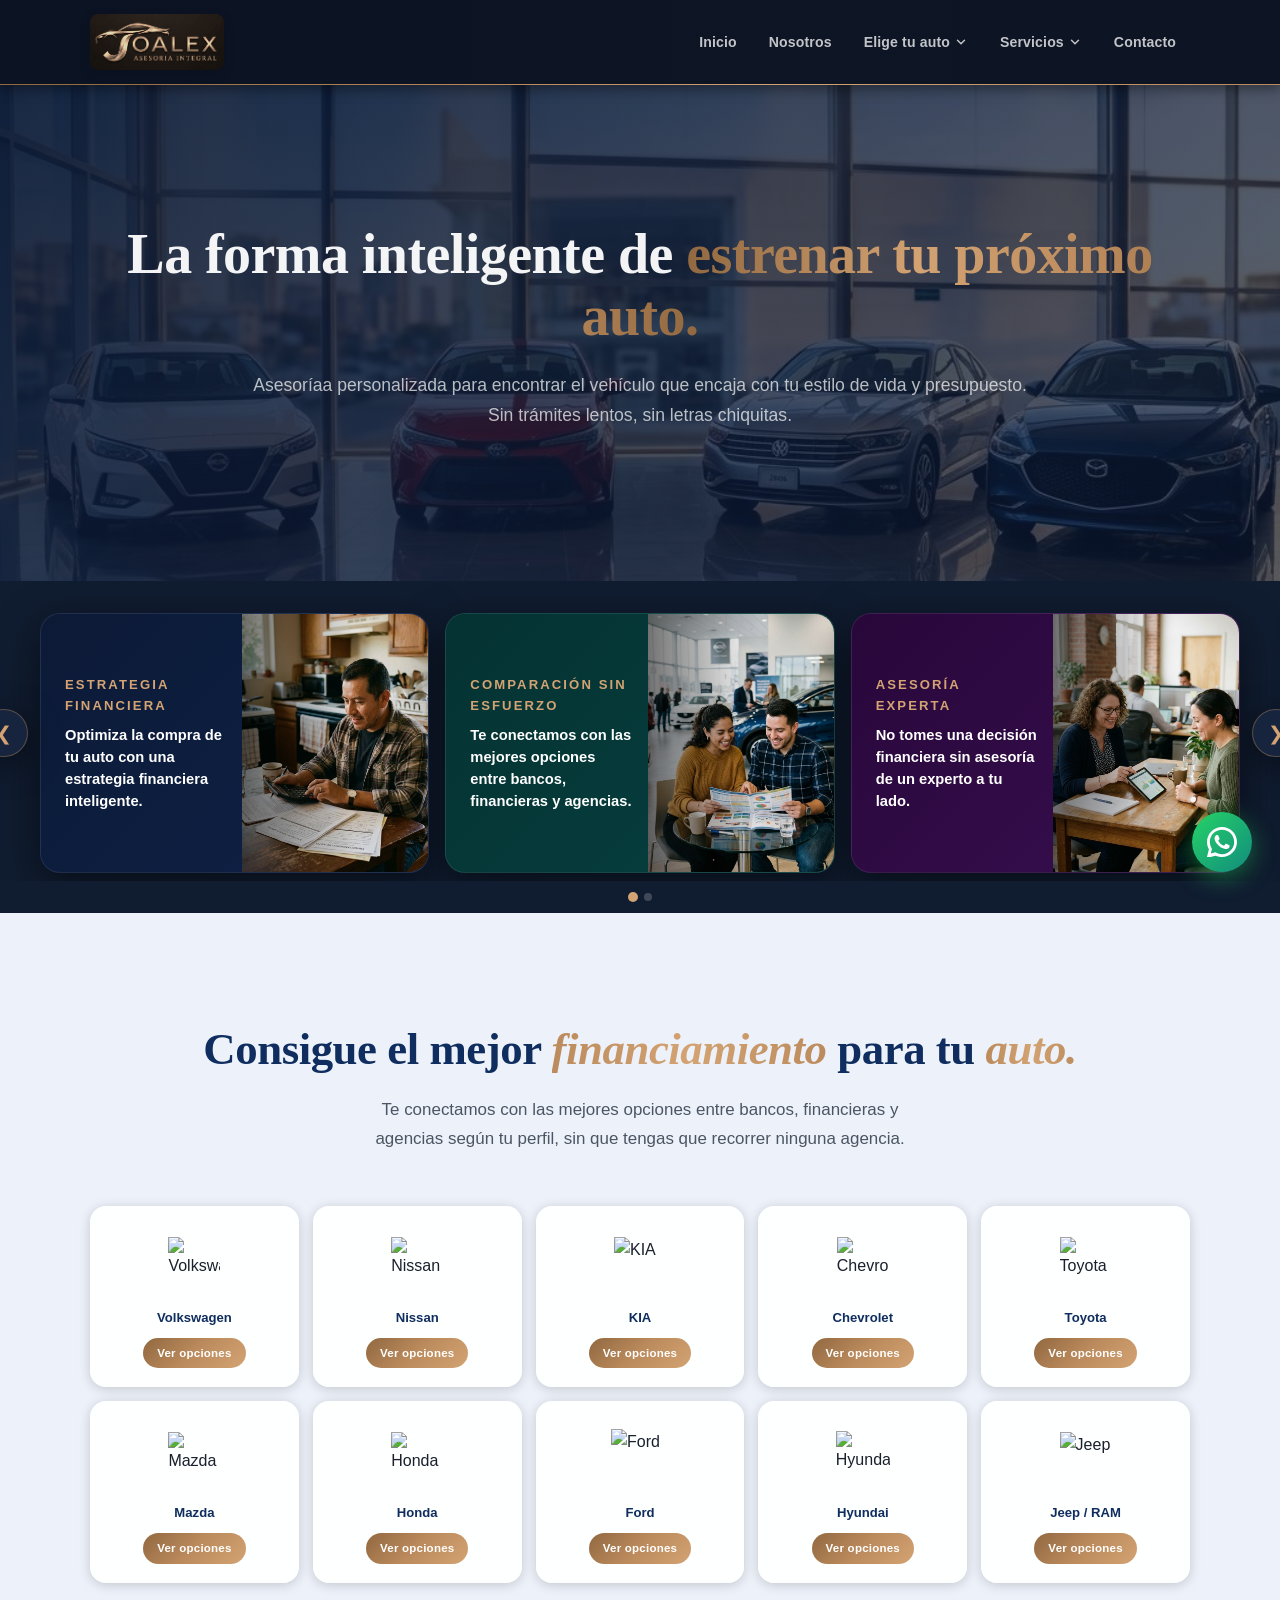
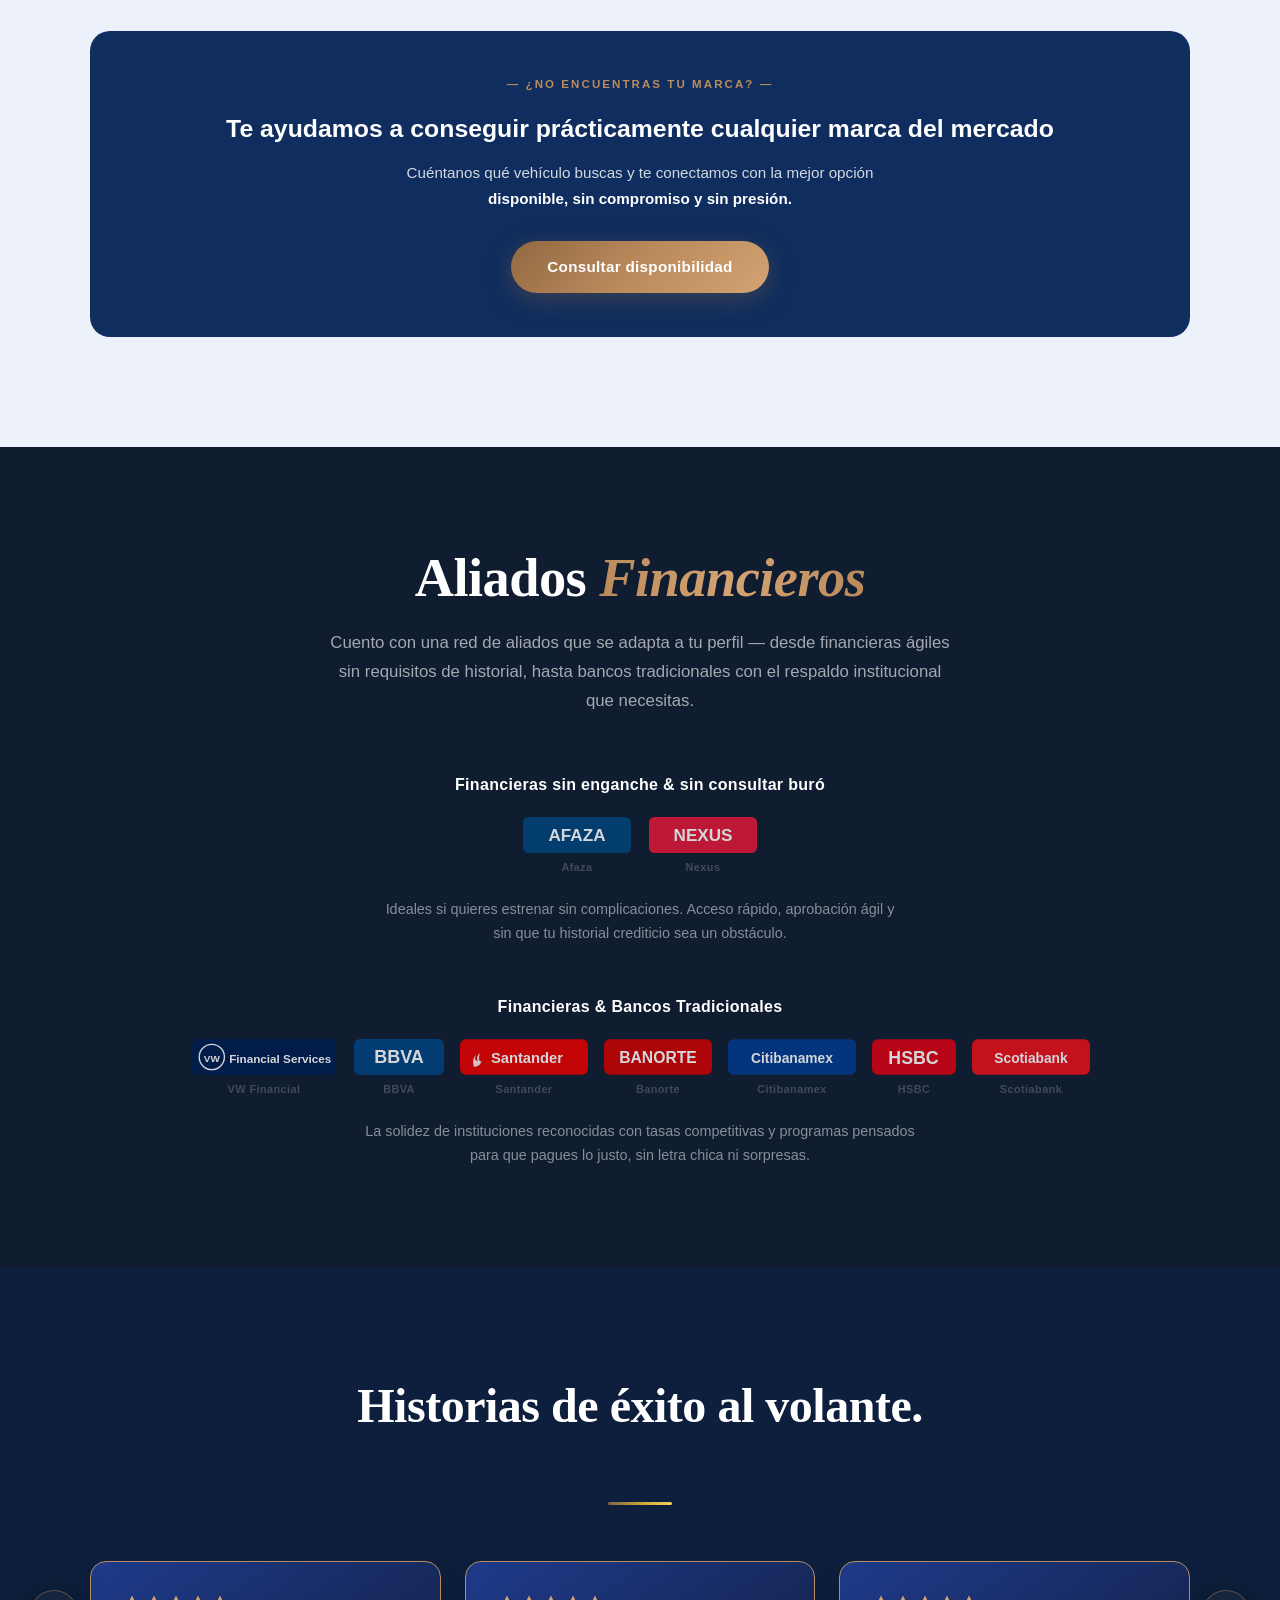
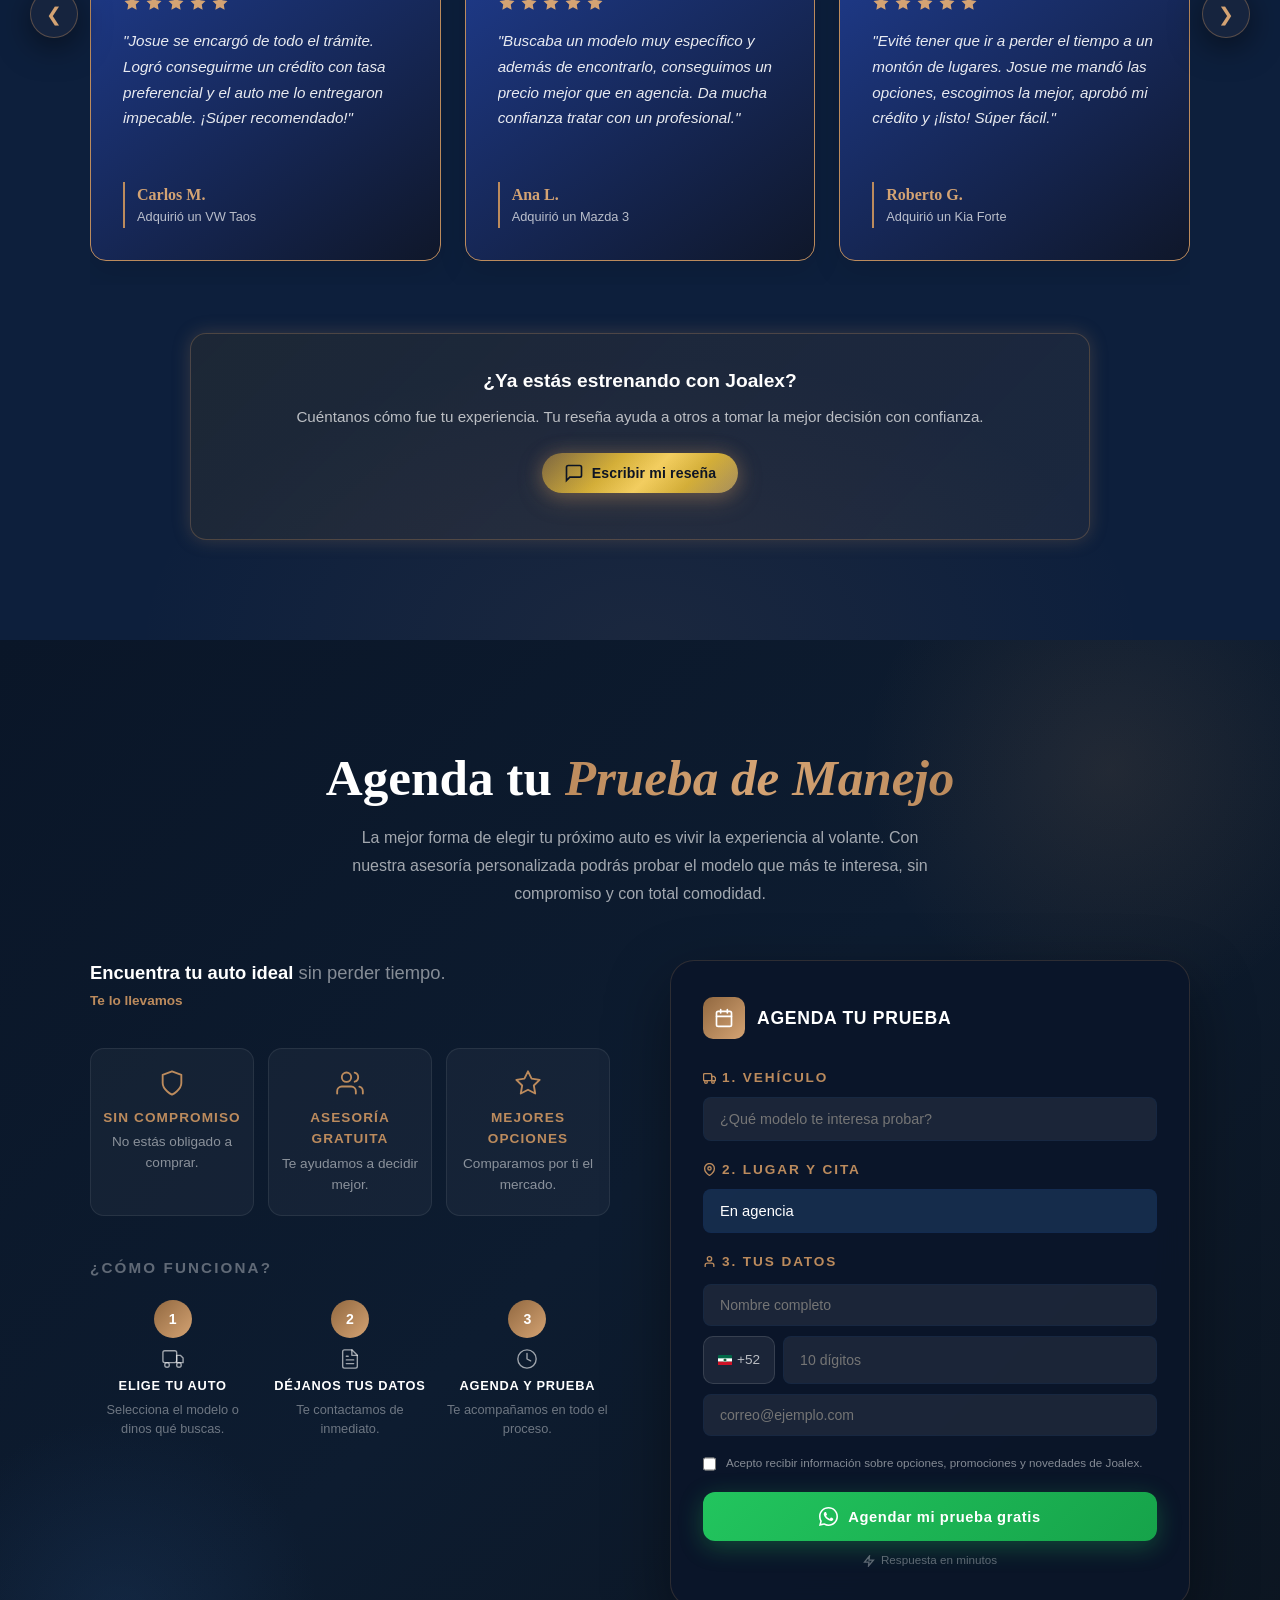
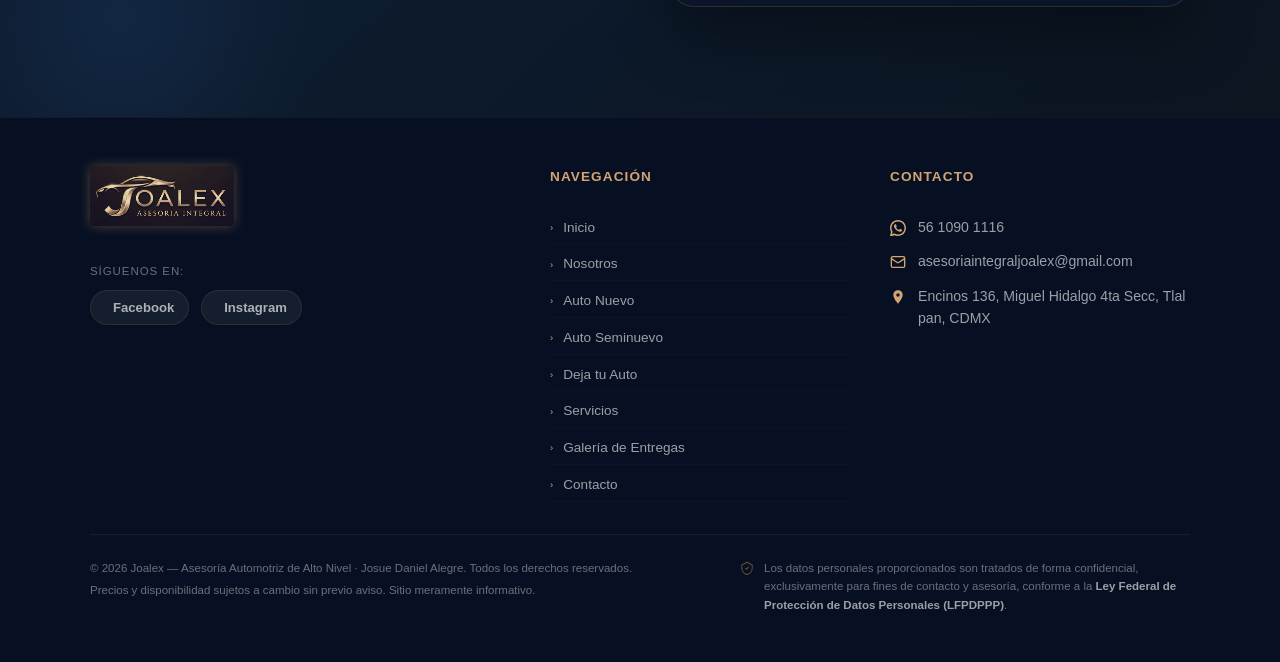
==== commit 57c5f7e6: "Versión15" ====
--- a/index.html
+++ b/index.html
@@ -564,29 +564,29 @@
               <div style="margin-bottom:10px; display:flex; justify-content:center;">
                 <svg width="28" height="28" viewBox="0 0 24 24" fill="none" stroke="var(--gold)" stroke-width="1.6" stroke-linecap="round" stroke-linejoin="round"><path d="M12 22s8-4 8-10V5l-8-3-8 3v7c0 6 8 10 8 10z"/></svg>
               </div>
-              <p style="font-size:0.68rem; font-weight:800; color:var(--gold); text-transform:uppercase; letter-spacing:0.08em; margin-bottom:4px;">Sin compromiso</p>
-              <p style="font-size:0.68rem; color:rgba(255,255,255,0.5); line-height:1.5;">No est&aacute;s obligado a comprar.</p>
+              <p style="font-size:0.85rem; font-weight:800; color:var(--gold); text-transform:uppercase; letter-spacing:0.08em; margin-bottom:4px;">Sin compromiso</p>
+              <p style="font-size:0.85rem; color:rgba(255,255,255,0.5); line-height:1.5;">No est&aacute;s obligado a comprar.</p>
             </div>
             <!-- Asesoría gratuita -->
             <div style="text-align:center; padding:20px 10px; background:rgba(255,255,255,0.04); border:1px solid rgba(255,255,255,0.08); border-radius:14px;">
               <div style="margin-bottom:10px; display:flex; justify-content:center;">
                 <svg width="28" height="28" viewBox="0 0 24 24" fill="none" stroke="var(--gold)" stroke-width="1.6" stroke-linecap="round" stroke-linejoin="round"><path d="M17 21v-2a4 4 0 0 0-4-4H5a4 4 0 0 0-4 4v2"/><circle cx="9" cy="7" r="4"/><path d="M23 21v-2a4 4 0 0 0-3-3.87"/><path d="M16 3.13a4 4 0 0 1 0 7.75"/></svg>
               </div>
-              <p style="font-size:0.68rem; font-weight:800; color:var(--gold); text-transform:uppercase; letter-spacing:0.08em; margin-bottom:4px;">Asesor&iacute;a gratuita</p>
-              <p style="font-size:0.68rem; color:rgba(255,255,255,0.5); line-height:1.5;">Te ayudamos a decidir mejor.</p>
+              <p style="font-size:0.85rem; font-weight:800; color:var(--gold); text-transform:uppercase; letter-spacing:0.08em; margin-bottom:4px;">Asesor&iacute;a gratuita</p>
+              <p style="font-size:0.85rem; color:rgba(255,255,255,0.5); line-height:1.5;">Te ayudamos a decidir mejor.</p>
             </div>
             <!-- Mejores opciones -->
             <div style="text-align:center; padding:20px 10px; background:rgba(255,255,255,0.04); border:1px solid rgba(255,255,255,0.08); border-radius:14px;">
               <div style="margin-bottom:10px; display:flex; justify-content:center;">
                 <svg width="28" height="28" viewBox="0 0 24 24" fill="none" stroke="var(--gold)" stroke-width="1.6" stroke-linecap="round" stroke-linejoin="round"><polygon points="12 2 15.09 8.26 22 9.27 17 14.14 18.18 21.02 12 17.77 5.82 21.02 7 14.14 2 9.27 8.91 8.26 12 2"/></svg>
               </div>
-              <p style="font-size:0.68rem; font-weight:800; color:var(--gold); text-transform:uppercase; letter-spacing:0.08em; margin-bottom:4px;">Mejores opciones</p>
-              <p style="font-size:0.68rem; color:rgba(255,255,255,0.5); line-height:1.5;">Comparamos por ti el mercado.</p>
+              <p style="font-size:0.85rem; font-weight:800; color:var(--gold); text-transform:uppercase; letter-spacing:0.08em; margin-bottom:4px;">Mejores opciones</p>
+              <p style="font-size:0.85rem; color:rgba(255,255,255,0.5); line-height:1.5;">Comparamos por ti el mercado.</p>
             </div>
           </div>
 
           <!-- Cómo funciona -->
-          <p style="font-size:0.72rem; font-weight:800; letter-spacing:0.14em; text-transform:uppercase; color:rgba(255,255,255,0.35); margin-bottom:20px;">&iquest;C&oacute;mo funciona?</p>
+          <p style="font-size:0.95rem; font-weight:800; letter-spacing:0.14em; text-transform:uppercase; color:rgba(255,255,255,0.35); margin-bottom:20px;">&iquest;C&oacute;mo funciona?</p>
           <div style="display:grid; grid-template-columns:repeat(3,1fr); gap:12px;">
             <!-- Paso 1 -->
             <div style="text-align:center;">
@@ -594,8 +594,8 @@
               <div style="display:flex; justify-content:center; margin-bottom:6px;">
                 <svg width="22" height="22" viewBox="0 0 24 24" fill="none" stroke="rgba(255,255,255,0.6)" stroke-width="1.5" stroke-linecap="round" stroke-linejoin="round"><rect x="1" y="3" width="15" height="13" rx="2"/><path d="M16 8h4l3 3v5h-7V8z"/><circle cx="5.5" cy="18.5" r="2.5"/><circle cx="18.5" cy="18.5" r="2.5"/></svg>
               </div>
-              <p style="font-size:0.66rem; font-weight:800; color:white; text-transform:uppercase; letter-spacing:0.06em; margin-bottom:3px;">Elige tu auto</p>
-              <p style="font-size:0.63rem; color:rgba(255,255,255,0.4); line-height:1.5;">Selecciona el modelo o dinos qu&eacute; buscas.</p>
+              <p style="font-size:0.8rem; font-weight:800; color:white; text-transform:uppercase; letter-spacing:0.06em; margin-bottom:3px;">Elige tu auto</p>
+              <p style="font-size:0.8rem; color:rgba(255,255,255,0.4); line-height:1.5;">Selecciona el modelo o dinos qu&eacute; buscas.</p>
             </div>
             <!-- Paso 2 -->
             <div style="text-align:center;">
@@ -603,8 +603,8 @@
               <div style="display:flex; justify-content:center; margin-bottom:6px;">
                 <svg width="22" height="22" viewBox="0 0 24 24" fill="none" stroke="rgba(255,255,255,0.6)" stroke-width="1.5" stroke-linecap="round" stroke-linejoin="round"><path d="M14 2H6a2 2 0 0 0-2 2v16a2 2 0 0 0 2 2h12a2 2 0 0 0 2-2V8z"/><polyline points="14 2 14 8 20 8"/><line x1="16" y1="13" x2="8" y2="13"/><line x1="16" y1="17" x2="8" y2="17"/><polyline points="10 9 9 9 8 9"/></svg>
               </div>
-              <p style="font-size:0.66rem; font-weight:800; color:white; text-transform:uppercase; letter-spacing:0.06em; margin-bottom:3px;">D&eacute;janos tus datos</p>
-              <p style="font-size:0.63rem; color:rgba(255,255,255,0.4); line-height:1.5;">Te contactamos de inmediato.</p>
+              <p style="font-size:0.8rem; font-weight:800; color:white; text-transform:uppercase; letter-spacing:0.06em; margin-bottom:3px;">D&eacute;janos tus datos</p>
+              <p style="font-size:0.8rem; color:rgba(255,255,255,0.4); line-height:1.5;">Te contactamos de inmediato.</p>
             </div>
             <!-- Paso 3 -->
             <div style="text-align:center;">
@@ -612,8 +612,8 @@
               <div style="display:flex; justify-content:center; margin-bottom:6px;">
                 <svg width="22" height="22" viewBox="0 0 24 24" fill="none" stroke="rgba(255,255,255,0.6)" stroke-width="1.5" stroke-linecap="round" stroke-linejoin="round"><circle cx="12" cy="12" r="10"/><polyline points="12 6 12 12 16 14"/></svg>
               </div>
-              <p style="font-size:0.66rem; font-weight:800; color:white; text-transform:uppercase; letter-spacing:0.06em; margin-bottom:3px;">Agenda y prueba</p>
-              <p style="font-size:0.63rem; color:rgba(255,255,255,0.4); line-height:1.5;">Te acompa&ntilde;amos en todo el proceso.</p>
+              <p style="font-size:0.8rem; font-weight:800; color:white; text-transform:uppercase; letter-spacing:0.06em; margin-bottom:3px;">Agenda y prueba</p>
+              <p style="font-size:0.8rem; color:rgba(255,255,255,0.4); line-height:1.5;">Te acompa&ntilde;amos en todo el proceso.</p>
             </div>
           </div>
         </div>
@@ -640,7 +640,7 @@
 
             <!-- Paso 1: Vehículo -->
             <div style="margin-bottom:18px;">
-              <label style="display:flex; align-items:center; gap:6px; font-size:0.68rem; font-weight:800; letter-spacing:0.14em; text-transform:uppercase; color:var(--gold); margin-bottom:8px;">
+              <label style="display:flex; align-items:center; gap:6px; font-size:0.85rem; font-weight:800; letter-spacing:0.14em; text-transform:uppercase; color:var(--gold); margin-bottom:8px;">
                 <svg width="13" height="13" viewBox="0 0 24 24" fill="none" stroke="currentColor" stroke-width="2.5" stroke-linecap="round" stroke-linejoin="round"><rect x="1" y="3" width="15" height="13" rx="2"/><path d="M16 8h4l3 3v5h-7V8z"/><circle cx="5.5" cy="18.5" r="2.5"/><circle cx="18.5" cy="18.5" r="2.5"/></svg>
                 1. Veh&iacute;culo
               </label>
@@ -652,7 +652,7 @@
 
             <!-- Paso 2: Lugar -->
             <div style="margin-bottom:18px;">
-              <label style="display:flex; align-items:center; gap:6px; font-size:0.68rem; font-weight:800; letter-spacing:0.14em; text-transform:uppercase; color:var(--gold); margin-bottom:8px;">
+              <label style="display:flex; align-items:center; gap:6px; font-size:0.85rem; font-weight:800; letter-spacing:0.14em; text-transform:uppercase; color:var(--gold); margin-bottom:8px;">
                 <svg width="13" height="13" viewBox="0 0 24 24" fill="none" stroke="currentColor" stroke-width="2.5" stroke-linecap="round" stroke-linejoin="round"><path d="M21 10c0 7-9 13-9 13s-9-6-9-13a9 9 0 0 1 18 0z"/><circle cx="12" cy="10" r="3"/></svg>
                 2. Lugar y cita
               </label>
@@ -665,7 +665,7 @@
 
             <!-- Paso 3: Tus datos -->
             <div style="margin-bottom:18px;">
-              <label style="display:flex; align-items:center; gap:6px; font-size:0.68rem; font-weight:800; letter-spacing:0.14em; text-transform:uppercase; color:var(--gold); margin-bottom:12px;">
+              <label style="display:flex; align-items:center; gap:6px; font-size:0.85rem; font-weight:800; letter-spacing:0.14em; text-transform:uppercase; color:var(--gold); margin-bottom:12px;">
                 <svg width="13" height="13" viewBox="0 0 24 24" fill="none" stroke="currentColor" stroke-width="2.5" stroke-linecap="round" stroke-linejoin="round"><path d="M20 21v-2a4 4 0 0 0-4-4H8a4 4 0 0 0-4 4v2"/><circle cx="12" cy="7" r="4"/></svg>
                 3. Tus datos
               </label>
--- a/style.css
+++ b/style.css
@@ -1,4 +1,4 @@
-﻿/* =============================================
+/* =============================================
    JOALEX - Asesoría Integral | style.css
    ============================================= */
 
@@ -5322,7 +5322,7 @@
 
 .fc-eyebrow {
   display: inline-block;
-  font-size: 0.62rem;
+  font-size: 0.82rem;
   font-weight: 800;
   letter-spacing: 0.16em;
   text-transform: uppercase;
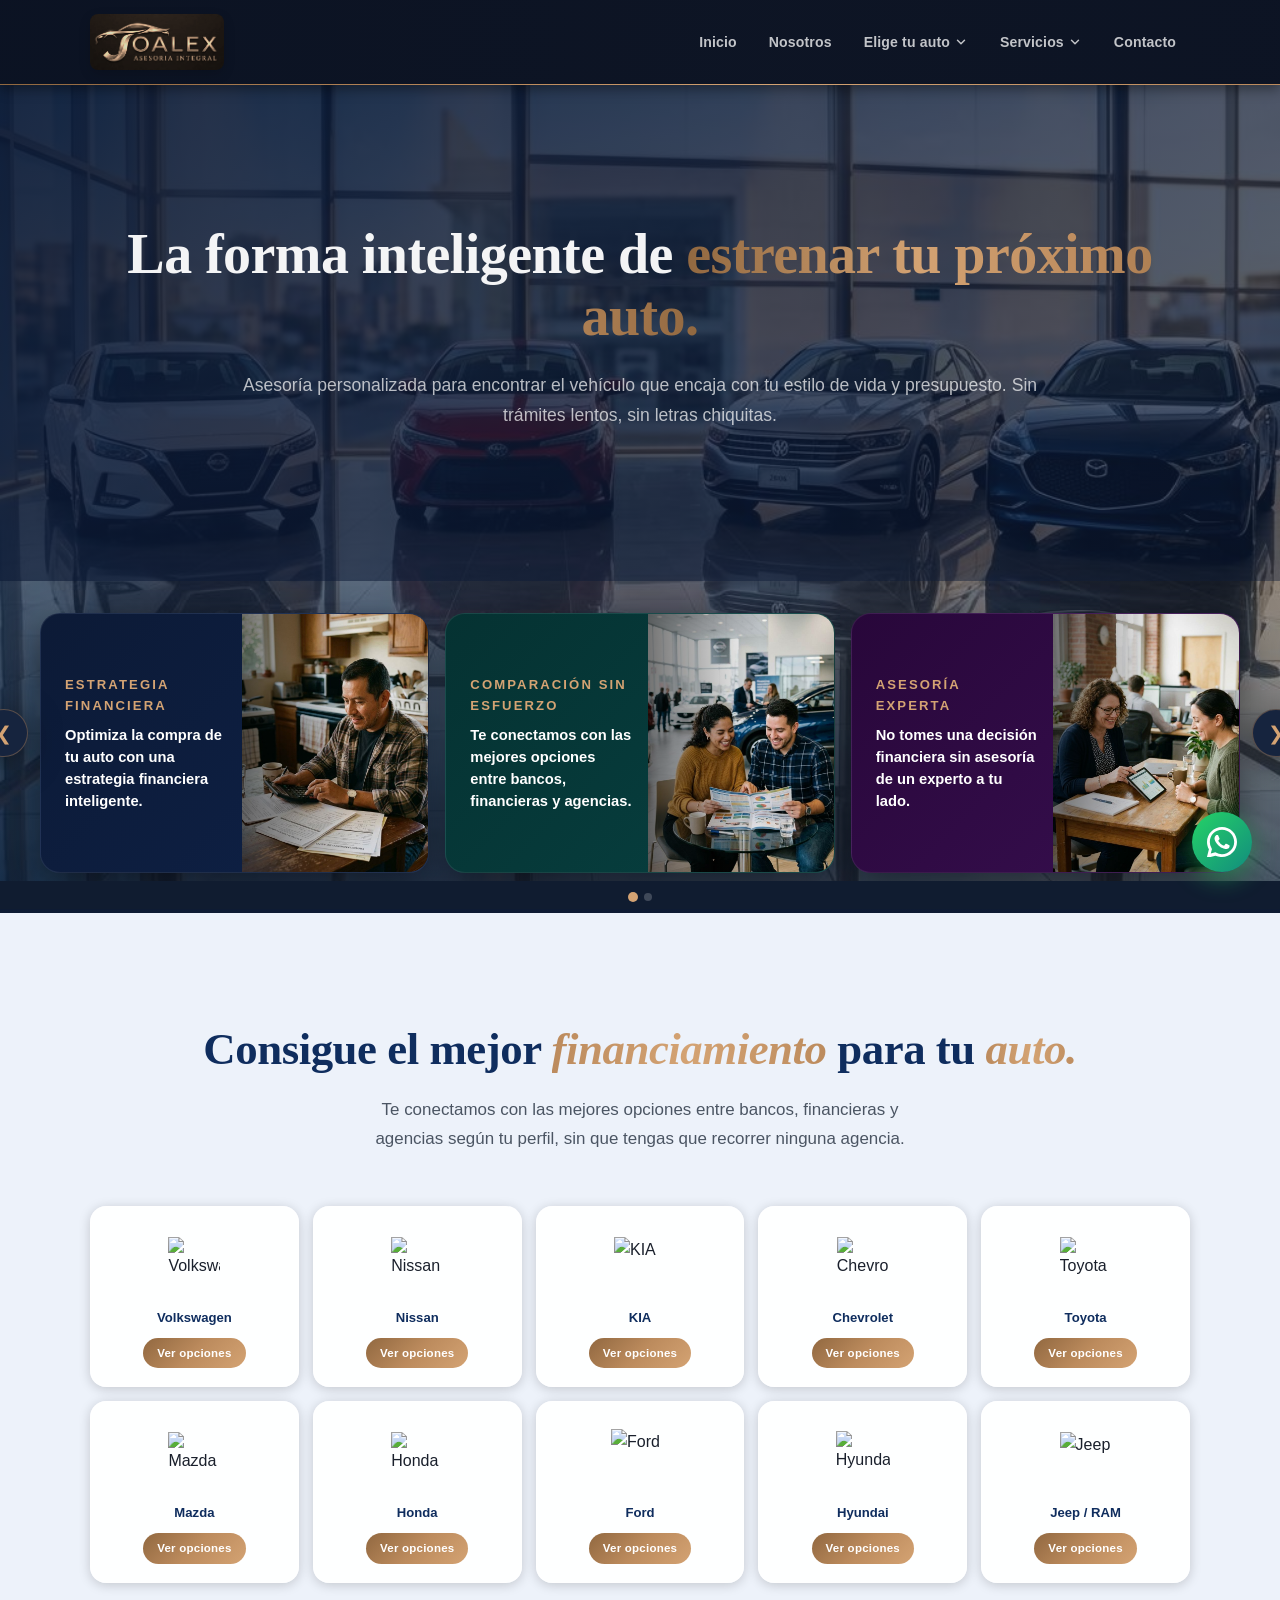
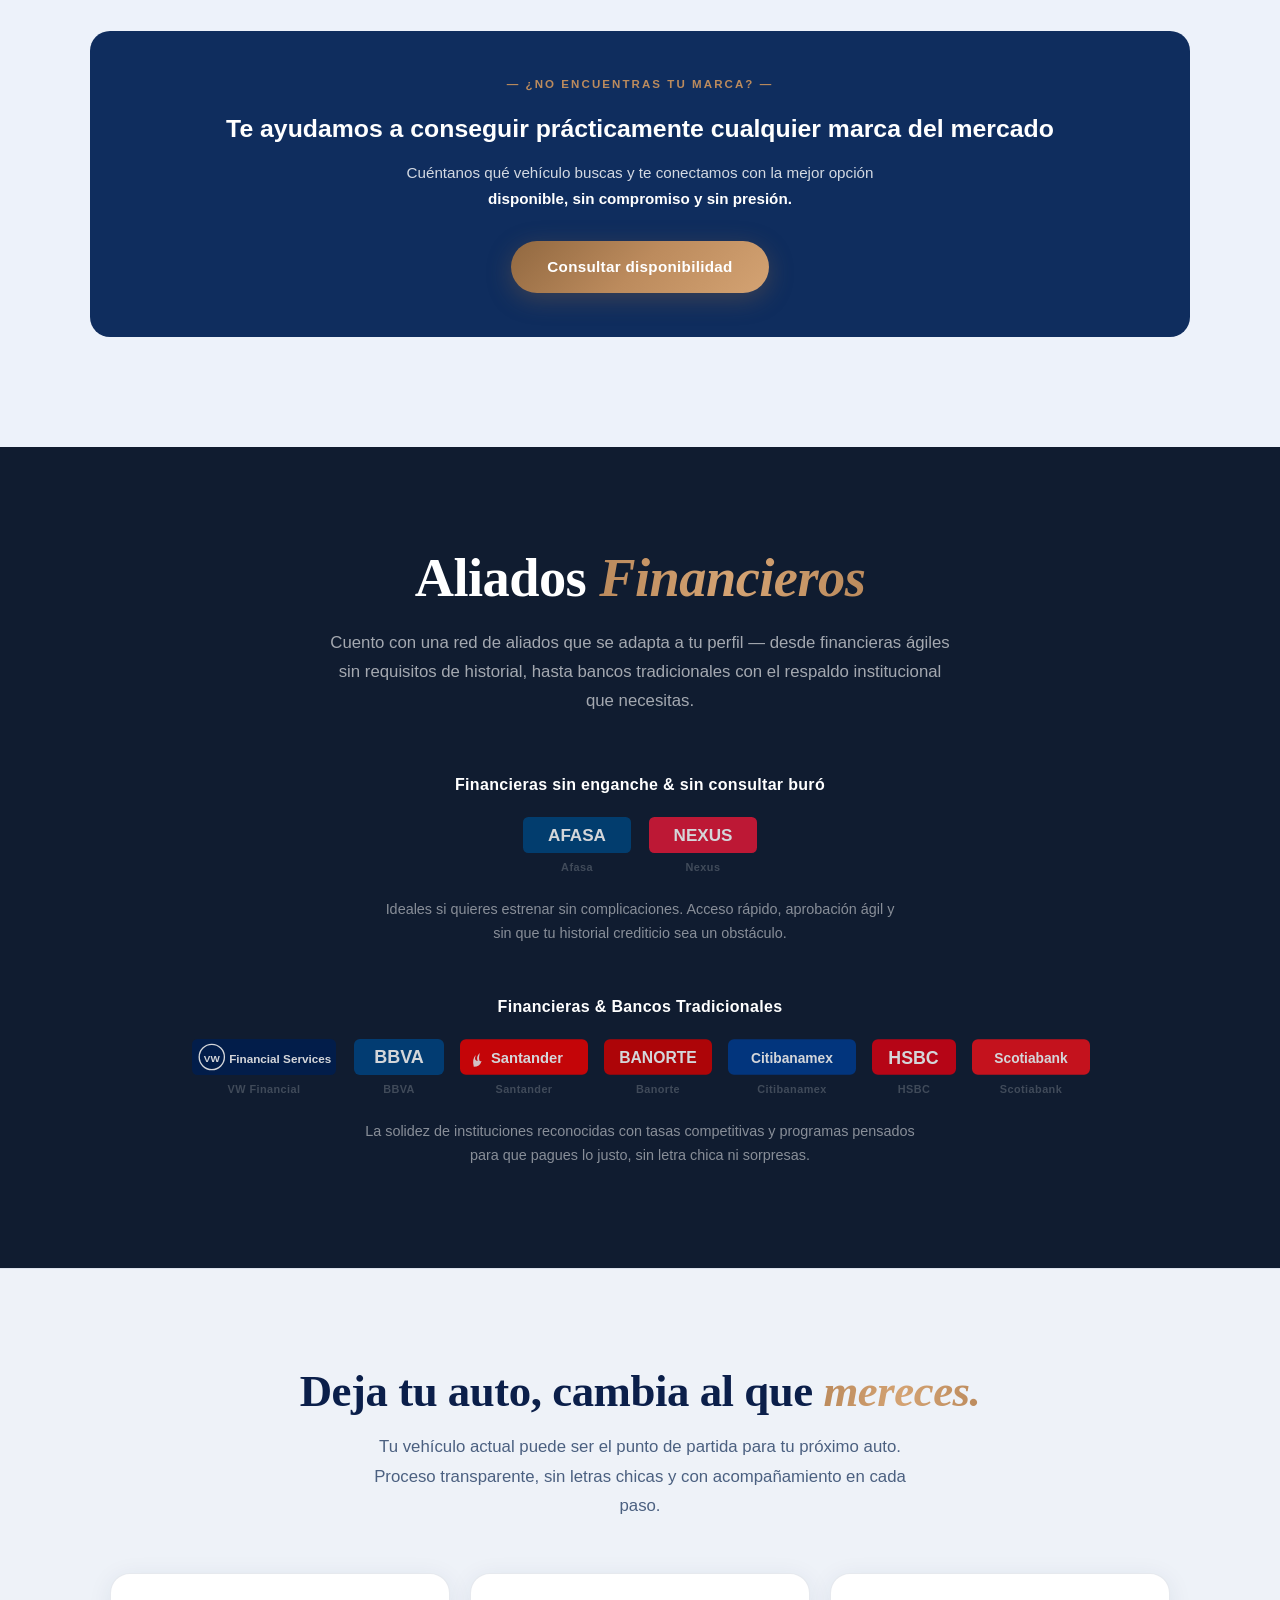
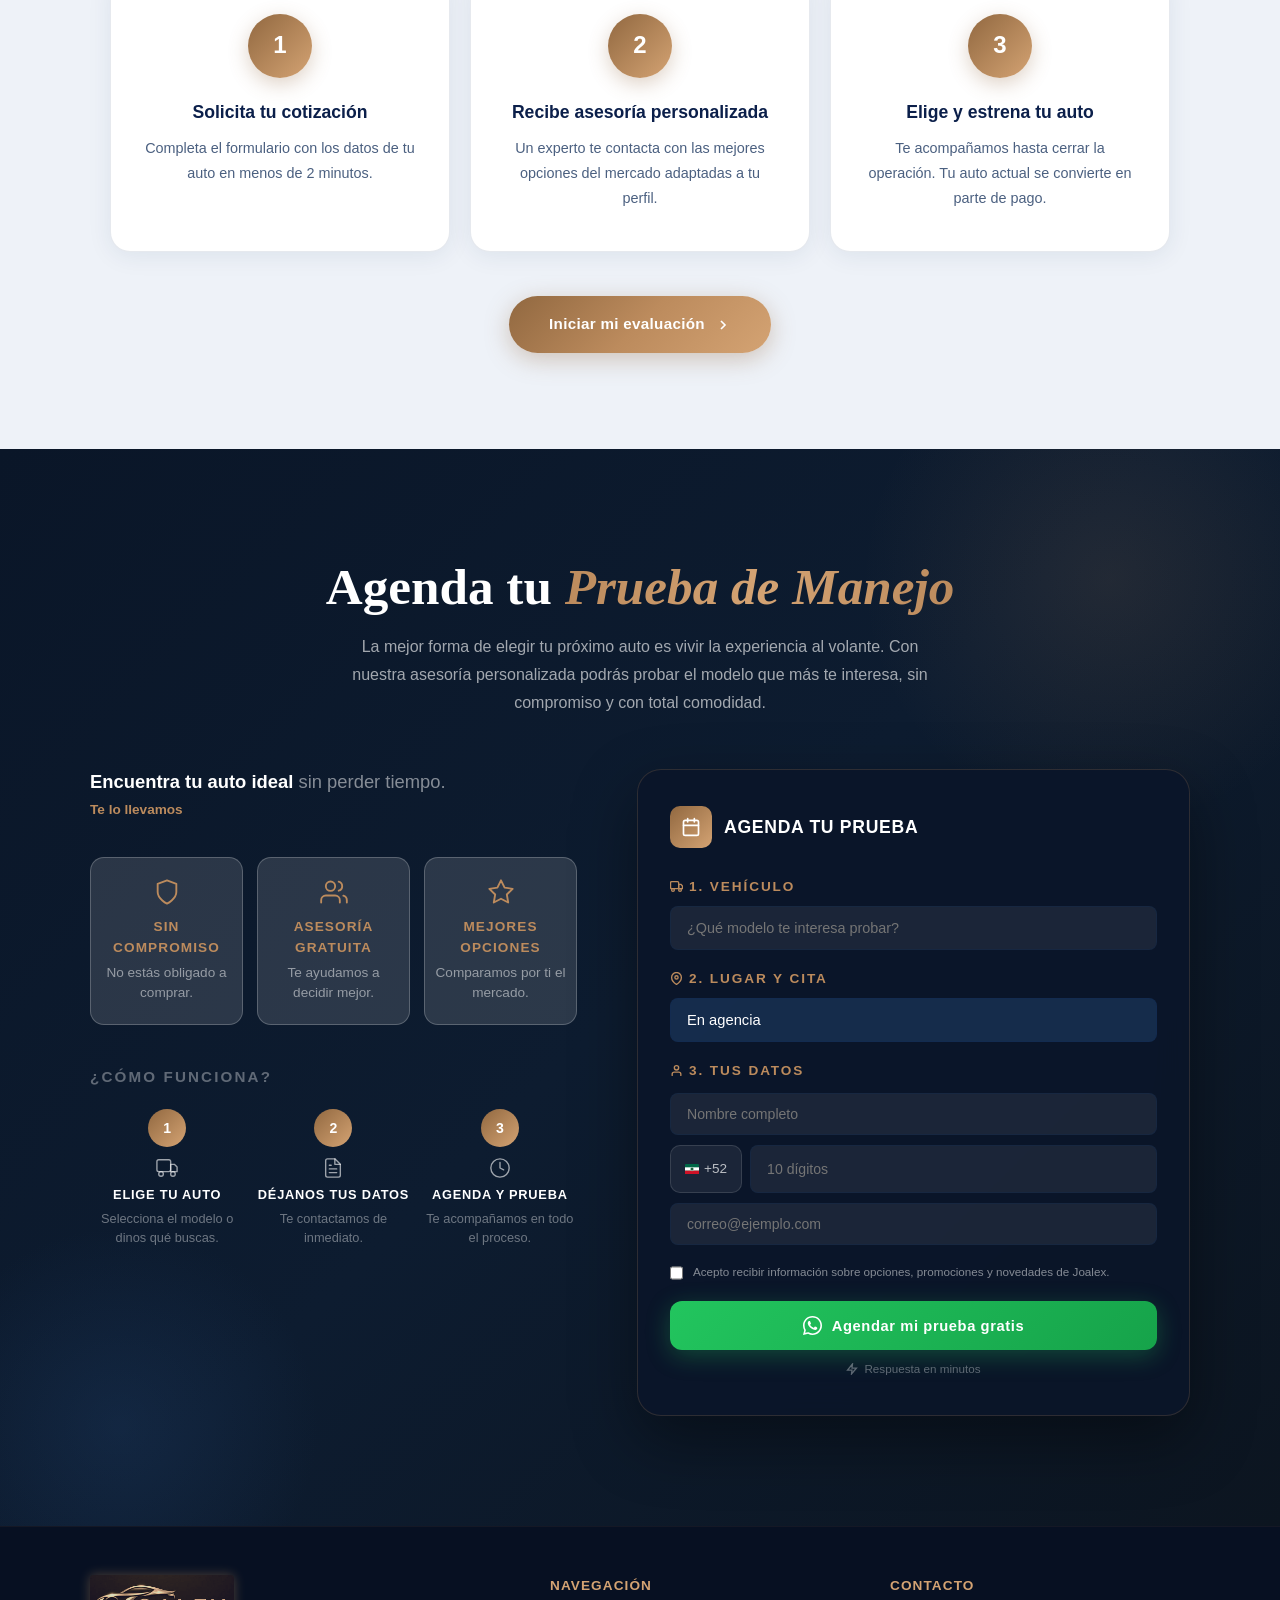
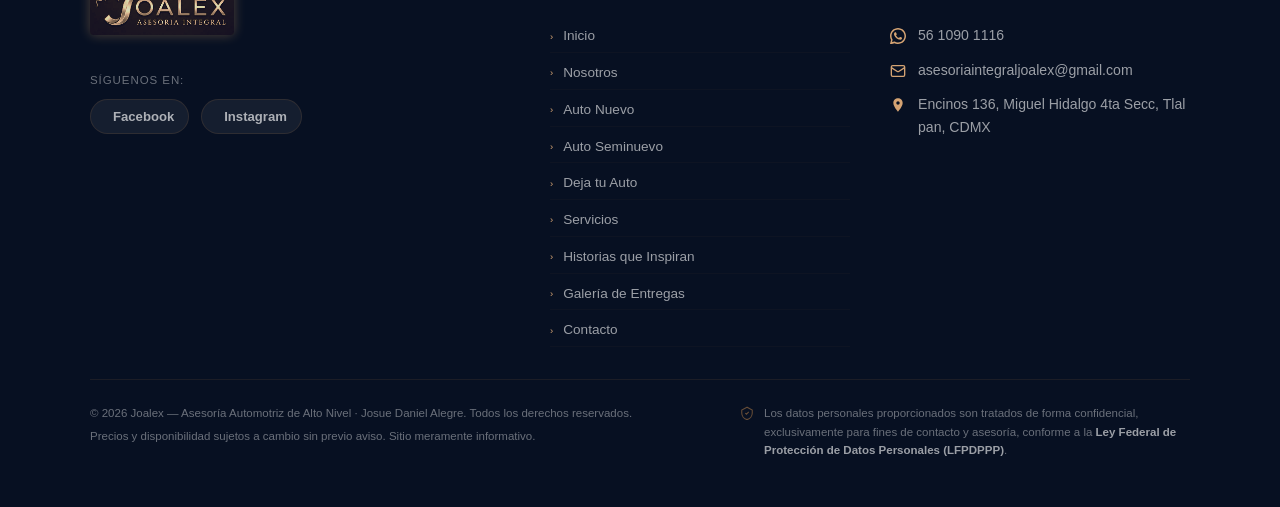
==== commit 9ac9367f: "Versión 16" ====
--- a/index.html
+++ b/index.html
@@ -85,6 +85,11 @@
                   viewBox="0 0 24 24" fill="none" stroke="currentColor" stroke-width="2" style="width:12px;height:12px">
                   <polyline points="9 18 15 12 9 6" />
                 </svg></span>Consulta Servicios</a>
+            <a href="historias-que-inspiran.html" class="nav-dropdown-item" role="menuitem"><span
+                class="nav-drop-icon"><svg viewBox="0 0 24 24" fill="none" stroke="currentColor" stroke-width="2"
+                  style="width:12px;height:12px">
+                  <polyline points="9 18 15 12 9 6" />
+                </svg></span>Historias que Inspiran</a>
             <a href="galeria-de-entregas.html" class="nav-dropdown-item" role="menuitem"><span
                 class="nav-drop-icon"><svg viewBox="0 0 24 24" fill="none" stroke="currentColor" stroke-width="2"
                   style="width:12px;height:12px">
@@ -123,6 +128,7 @@
         </button>
         <div class="mobile-accordion-body">
           <a href="servicios.html">Consulta Servicios</a>
+          <a href="historias-que-inspiran.html">Historias que Inspiran</a>
           <a href="galeria-de-entregas.html">Galería de Entregas</a>
         </div>
       </div>
@@ -152,7 +158,7 @@
 
         <p class="hero-subtitle"
           style="max-width: 800px; font-size: clamp(1rem, 2vw, 1.1rem); color: rgba(255,255,255,0.7); margin: 0 auto 30px;">
-          Asesoríaa personalizada para encontrar el vehículo que encaja con tu estilo de vida y presupuesto.
+          Asesoría personalizada para encontrar el vehículo que encaja con tu estilo de vida y presupuesto.
           Sin trámites lentos, sin letras chiquitas.
         </p>
 
@@ -161,8 +167,11 @@
   </section>
 
   <!-- ===================== FEATURE CARDS ===================== -->
-  <section class="fc-section" id="ventajas" aria-label="Por qu&eacute; elegir Joalex">
-    <div class="fc-track-outer">
+  <section class="fc-section" id="ventajas" aria-label="Por qu&eacute; elegir Joalex" style="position: relative; overflow: hidden;">
+    <div class="hero-bg" style="background-image: url('Daniel_Multimarcas.jpg'); background-size: cover; background-position: center; background-attachment: fixed; position: absolute; inset: 0; z-index: 0;">
+      <div class="hero-overlay" style="position: absolute; inset: 0; background: linear-gradient(135deg, rgba(12, 26, 54, 0.60) 0%, rgba(12, 26, 54, 0.35) 100%); z-index: 1;"></div>
+    </div>
+    <div class="fc-track-outer" style="position: relative; z-index: 2;">
       <button class="carousel-btn prev" onclick="moveFCCarousel(-1)" aria-label="Anterior">&#10094;</button>
       <button class="carousel-btn next" onclick="moveFCCarousel(1)" aria-label="Siguiente">&#10095;</button>
       <div class="fc-track" id="fcTrack">
@@ -343,7 +352,7 @@
       <div class="aliados-grupo" style="margin-bottom:48px;">
         <p style="text-align:center; font-size:1rem; font-weight:700; color:white; letter-spacing:0.02em; margin-bottom:20px; margin-bottom:20px;">Financieras sin enganche &amp; sin consultar bur&oacute;</p>
         <div class="aliados-row" style="margin-bottom:20px;">
-          <div class="aliado-logo-card"><svg viewBox="0 0 120 40" width="110" height="36" xmlns="http://www.w3.org/2000/svg"><rect width="120" height="40" rx="6" fill="#00457C"/><text x="60" y="27" font-family="Arial Black,sans-serif" font-size="19" font-weight="900" fill="white" text-anchor="middle">AFAZA</text></svg><span class="aliado-name">Afaza</span></div>
+          <div class="aliado-logo-card"><svg viewBox="0 0 120 40" width="110" height="36" xmlns="http://www.w3.org/2000/svg"><rect width="120" height="40" rx="6" fill="#00457C"/><text x="60" y="27" font-family="Arial Black,sans-serif" font-size="19" font-weight="900" fill="white" text-anchor="middle">AFASA</text></svg><span class="aliado-name">Afasa</span></div>
           <div class="aliado-logo-card"><svg viewBox="0 0 120 40" width="110" height="36" xmlns="http://www.w3.org/2000/svg"><rect width="120" height="40" rx="6" fill="#E31837"/><text x="60" y="27" font-family="Arial Black,sans-serif" font-size="19" font-weight="900" fill="white" text-anchor="middle">NEXUS</text></svg><span class="aliado-name">Nexus</span></div>
         </div>
         <p style="text-align:center; font-size:0.9rem; color:rgba(255,255,255,0.5); max-width:520px; margin:0 auto; line-height:1.7;">
@@ -372,161 +381,67 @@
     </div>
   </section>
 
-  <section class="testimonios section-padding" id="testimonios">
-    <div class="container fade-in">
-      <div class="section-header text-center reveal visible" style="opacity:1;transform:none;">
-        <h2 class="section-title"
-          style="background:none;-webkit-background-clip:unset;background-clip:unset;-webkit-text-fill-color:white;color:white;">
-          Historias de éxito al volante.</h2>
-        <p class="section-subtitle"
-          style="max-width: 900px; margin: 0 auto; -webkit-text-fill-color:rgba(255,255,255,0.72); color:rgba(255,255,255,0.72);">
-          Cientos de clientes ya han transformado su forma de comprar autos. Su confianza es mi mejor garantía.</p>
-      </div>
-
-      <!-- Carrusel de Testimonios -->
-
-      <button class="carousel-btn prev" onclick="moveCarousel(-1)">&#10094;</button>
-      <div class="carousel-track" id="reviewsTrack">
-        <div class="testimonio-card">
-          <div class="testimonio-rating">
-            <svg viewBox="0 0 24 24" fill="currentColor">
-              <path d="M12 2l3.09 6.26L22 9.27l-5 4.87 1.18 6.88L12 17.77l-6.18 3.25L7 14.14 2 9.27l6.91-1.01L12 2z" />
-            </svg>
-            <svg viewBox="0 0 24 24" fill="currentColor">
-              <path d="M12 2l3.09 6.26L22 9.27l-5 4.87 1.18 6.88L12 17.77l-6.18 3.25L7 14.14 2 9.27l6.91-1.01L12 2z" />
-            </svg>
-            <svg viewBox="0 0 24 24" fill="currentColor">
-              <path d="M12 2l3.09 6.26L22 9.27l-5 4.87 1.18 6.88L12 17.77l-6.18 3.25L7 14.14 2 9.27l6.91-1.01L12 2z" />
-            </svg>
-            <svg viewBox="0 0 24 24" fill="currentColor">
-              <path d="M12 2l3.09 6.26L22 9.27l-5 4.87 1.18 6.88L12 17.77l-6.18 3.25L7 14.14 2 9.27l6.91-1.01L12 2z" />
-            </svg>
-            <svg viewBox="0 0 24 24" fill="currentColor">
-              <path d="M12 2l3.09 6.26L22 9.27l-5 4.87 1.18 6.88L12 17.77l-6.18 3.25L7 14.14 2 9.27l6.91-1.01L12 2z" />
-            </svg>
+  <!-- Deja tu Auto — Resumen de pasos -->
+  <section style="background:#EEF2F8; padding:clamp(64px,8vw,96px) 0; border-top:1px solid rgba(15,45,94,0.08);">
+    <div class="container">
+
+      <!-- Encabezado -->
+      <div style="text-align:center; margin-bottom:52px;">
+
+        <h2 style="font-family:'Playfair Display',serif; font-size:clamp(1.9rem,4vw,2.8rem); font-weight:700; color:#0B1F4A; line-height:1.2; margin-bottom:14px; letter-spacing:-0.01em;">
+          Deja tu auto, cambia al que <em style="font-style:italic; background:linear-gradient(90deg,#BC8B5D 0%,#D4A373 50%,#BC8B5D 100%); -webkit-background-clip:text; -webkit-text-fill-color:transparent; background-clip:text;">mereces.</em>
+        </h2>
+        <p style="font-size:clamp(0.92rem,1.4vw,1.05rem); color:#4B6080; max-width:560px; margin:0 auto; line-height:1.75;">Tu vehículo actual puede ser el punto de partida para tu próximo auto. Proceso transparente, sin letras chicas y con acompañamiento en cada paso.</p>
+      </div>
+
+      <!-- 3 Pasos -->
+      <div style="display:flex; flex-wrap:wrap; gap:20px; justify-content:center; margin-bottom:44px;">
+
+        <!-- Paso 1 -->
+        <div style="flex:1; min-width:260px; max-width:340px; background:#FFFFFF; border:1px solid rgba(15,45,94,0.1); border-radius:20px; padding:40px 32px; text-align:center; box-shadow:0 4px 24px rgba(15,45,94,0.08); transition:all 0.25s ease;"
+          onmouseover="this.style.transform='translateY(-6px)';this.style.boxShadow='0 16px 40px rgba(15,45,94,0.16)';this.style.borderColor='rgba(188,139,93,0.4)'"
+          onmouseout="this.style.transform='translateY(0)';this.style.boxShadow='0 4px 24px rgba(15,45,94,0.08)';this.style.borderColor='rgba(15,45,94,0.1)'">
+          <div style="width:64px;height:64px;border-radius:50%;background:linear-gradient(135deg,#916840,#D4A373);display:flex;align-items:center;justify-content:center;margin:0 auto 20px;box-shadow:0 6px 20px rgba(145,104,64,0.3);">
+            <span style="font-family:'Outfit',sans-serif;font-weight:900;font-size:1.5rem;color:white;">1</span>
           </div>
-          <p class="testimonio-texto">"Josue se encargó de todo el trámite. Logró conseguirme un crédito con tasa
-            preferencial y el auto me lo entregaron impecable. ¡Súper recomendado!"</p>
-          <div class="testimonio-autor">
-            <strong>Carlos M.</strong>
-            <span>Adquirió un VW Taos</span>
+          <h3 style="font-size:1.1rem;font-weight:800;color:#0B1F4A;margin-bottom:10px;">Solicita tu cotización</h3>
+          <p style="font-size:0.9rem;color:#4B6080;line-height:1.75;margin:0;">Completa el formulario con los datos de tu auto en menos de 2 minutos.</p>
+        </div>
+
+        <!-- Paso 2 -->
+        <div style="flex:1; min-width:260px; max-width:340px; background:#FFFFFF; border:1px solid rgba(15,45,94,0.1); border-radius:20px; padding:40px 32px; text-align:center; box-shadow:0 4px 24px rgba(15,45,94,0.08); transition:all 0.25s ease;"
+          onmouseover="this.style.transform='translateY(-6px)';this.style.boxShadow='0 16px 40px rgba(15,45,94,0.16)';this.style.borderColor='rgba(188,139,93,0.4)'"
+          onmouseout="this.style.transform='translateY(0)';this.style.boxShadow='0 4px 24px rgba(15,45,94,0.08)';this.style.borderColor='rgba(15,45,94,0.1)'">
+          <div style="width:64px;height:64px;border-radius:50%;background:linear-gradient(135deg,#916840,#D4A373);display:flex;align-items:center;justify-content:center;margin:0 auto 20px;box-shadow:0 6px 20px rgba(145,104,64,0.3);">
+            <span style="font-family:'Outfit',sans-serif;font-weight:900;font-size:1.5rem;color:white;">2</span>
           </div>
-        </div>
-
-        <div class="testimonio-card">
-          <div class="testimonio-rating">
-            <svg viewBox="0 0 24 24" fill="currentColor">
-              <path d="M12 2l3.09 6.26L22 9.27l-5 4.87 1.18 6.88L12 17.77l-6.18 3.25L7 14.14 2 9.27l6.91-1.01L12 2z" />
-            </svg>
-            <svg viewBox="0 0 24 24" fill="currentColor">
-              <path d="M12 2l3.09 6.26L22 9.27l-5 4.87 1.18 6.88L12 17.77l-6.18 3.25L7 14.14 2 9.27l6.91-1.01L12 2z" />
-            </svg>
-            <svg viewBox="0 0 24 24" fill="currentColor">
-              <path d="M12 2l3.09 6.26L22 9.27l-5 4.87 1.18 6.88L12 17.77l-6.18 3.25L7 14.14 2 9.27l6.91-1.01L12 2z" />
-            </svg>
-            <svg viewBox="0 0 24 24" fill="currentColor">
-              <path d="M12 2l3.09 6.26L22 9.27l-5 4.87 1.18 6.88L12 17.77l-6.18 3.25L7 14.14 2 9.27l6.91-1.01L12 2z" />
-            </svg>
-            <svg viewBox="0 0 24 24" fill="currentColor">
-              <path d="M12 2l3.09 6.26L22 9.27l-5 4.87 1.18 6.88L12 17.77l-6.18 3.25L7 14.14 2 9.27l6.91-1.01L12 2z" />
-            </svg>
+          <h3 style="font-size:1.1rem;font-weight:800;color:#0B1F4A;margin-bottom:10px;">Recibe asesoría personalizada</h3>
+          <p style="font-size:0.9rem;color:#4B6080;line-height:1.75;margin:0;">Un experto te contacta con las mejores opciones del mercado adaptadas a tu perfil.</p>
+        </div>
+
+        <!-- Paso 3 -->
+        <div style="flex:1; min-width:260px; max-width:340px; background:#FFFFFF; border:1px solid rgba(15,45,94,0.1); border-radius:20px; padding:40px 32px; text-align:center; box-shadow:0 4px 24px rgba(15,45,94,0.08); transition:all 0.25s ease;"
+          onmouseover="this.style.transform='translateY(-6px)';this.style.boxShadow='0 16px 40px rgba(15,45,94,0.16)';this.style.borderColor='rgba(188,139,93,0.4)'"
+          onmouseout="this.style.transform='translateY(0)';this.style.boxShadow='0 4px 24px rgba(15,45,94,0.08)';this.style.borderColor='rgba(15,45,94,0.1)'">
+          <div style="width:64px;height:64px;border-radius:50%;background:linear-gradient(135deg,#916840,#D4A373);display:flex;align-items:center;justify-content:center;margin:0 auto 20px;box-shadow:0 6px 20px rgba(145,104,64,0.3);">
+            <span style="font-family:'Outfit',sans-serif;font-weight:900;font-size:1.5rem;color:white;">3</span>
           </div>
-          <p class="testimonio-texto">"Buscaba un modelo muy específico y además de encontrarlo, conseguimos un precio
-            mejor que en agencia. Da mucha confianza tratar con un profesional."</p>
-          <div class="testimonio-autor">
-            <strong>Ana L.</strong>
-            <span>Adquirió un Mazda 3</span>
-          </div>
-        </div>
-
-        <div class="testimonio-card">
-          <div class="testimonio-rating">
-            <svg viewBox="0 0 24 24" fill="currentColor">
-              <path d="M12 2l3.09 6.26L22 9.27l-5 4.87 1.18 6.88L12 17.77l-6.18 3.25L7 14.14 2 9.27l6.91-1.01L12 2z" />
-            </svg>
-            <svg viewBox="0 0 24 24" fill="currentColor">
-              <path d="M12 2l3.09 6.26L22 9.27l-5 4.87 1.18 6.88L12 17.77l-6.18 3.25L7 14.14 2 9.27l6.91-1.01L12 2z" />
-            </svg>
-            <svg viewBox="0 0 24 24" fill="currentColor">
-              <path d="M12 2l3.09 6.26L22 9.27l-5 4.87 1.18 6.88L12 17.77l-6.18 3.25L7 14.14 2 9.27l6.91-1.01L12 2z" />
-            </svg>
-            <svg viewBox="0 0 24 24" fill="currentColor">
-              <path d="M12 2l3.09 6.26L22 9.27l-5 4.87 1.18 6.88L12 17.77l-6.18 3.25L7 14.14 2 9.27l6.91-1.01L12 2z" />
-            </svg>
-            <svg viewBox="0 0 24 24" fill="currentColor">
-              <path d="M12 2l3.09 6.26L22 9.27l-5 4.87 1.18 6.88L12 17.77l-6.18 3.25L7 14.14 2 9.27l6.91-1.01L12 2z" />
-            </svg>
-          </div>
-          <p class="testimonio-texto">"Evité tener que ir a perder el tiempo a un montón de lugares. Josue me mandó las
-            opciones, escogimos la mejor, aprobó mi crédito y ¡listo! Súper fácil."</p>
-          <div class="testimonio-autor">
-            <strong>Roberto G.</strong>
-            <span>Adquirió un Kia Forte</span>
-          </div>
-        </div>
-      </div>
-      <button class="carousel-btn next" onclick="moveCarousel(1)">&#10095;</button>
-    </div>
-
-    <!-- Reseña CTA -->
-    <div class="review-cta mt-5 text-center"
-      style="max-width: 900px; margin: 0 auto; background: rgba(145,104,64,0.1); border: 1px dashed rgba(145,104,64,0.4); padding: 32px; border-radius: var(--radius);">
-      <h3 style="color: white; margin-bottom: 8px; font-size: 1.2rem;">¿Ya estás estrenando con Joalex?</h3>
-      <p style="color: rgba(255,255,255,0.7); margin-bottom: 24px; font-size: 0.95rem;">Cuéntanos cómo fue tu
-        experiencia. Tu reseña ayuda a otros a tomar la mejor decisión con confianza.</p>
-      <button type="button" class="btn btn-gold" onclick="openReviewModal()"
-        style="gap: 8px; justify-content: center; display: inline-flex; border: none; cursor: pointer;">
-        <svg viewBox="0 0 24 24" fill="none" stroke="currentColor" stroke-width="2" style="width: 20px; height: 20px;">
-          <path d="M21 15a2 2 0 0 1-2 2H7l-4 4V5a2 2 0 0 1 2-2h14a2 2 0 0 1 2 2z" />
-        </svg>
-        Escribir mi reseña
-      </button>
-    </div>
-
-    </div>
-
-    <!-- Modal de Reseña -->
-    <div id="reviewModal" class="modal-overlay" onclick="if(event.target === this) closeReviewModal()">
-      <div class="form-container modal-content" style="margin: 0; position: relative;">
-        <button type="button" class="modal-close" onclick="closeReviewModal()" aria-label="Cerrar">&times;</button>
-        <h3 style="font-size: 1.35rem; margin-bottom: 8px;">Cuéntanos tu historia</h3>
-        <p class="form-note" style="margin-bottom: 24px;">Selecciona tu calificación y comparte cómo fue tu experiencia
-          de compra con Josue.</p>
-        <form id="reviewForm" class="contact-form" onsubmit="submitReview(event)">
-          <div class="form-group" style="margin-bottom: 8px;">
-            <label>Tu Calificación</label>
-            <div class="star-rating">
-              <input type="radio" id="star5" name="rating" value="5" required /><label for="star5"
-                title="5 estrellas">â˜…</label>
-              <input type="radio" id="star4" name="rating" value="4" /><label for="star4" title="4 estrellas">â˜…</label>
-              <input type="radio" id="star3" name="rating" value="3" /><label for="star3" title="3 estrellas">â˜…</label>
-              <input type="radio" id="star2" name="rating" value="2" /><label for="star2" title="2 estrellas">â˜…</label>
-              <input type="radio" id="star1" name="rating" value="1" /><label for="star1" title="1 estrella">â˜…</label>
-            </div>
-            <span id="rating-error"
-              style="display:none; color:#f87171; font-size:0.8rem; margin-top:6px; font-weight:600;">Por favor
-              selecciona una calificación antes de publicar.</span>
-          </div>
-          <div class="form-group">
-            <label for="rev-nombre">Nombre y Apellido</label>
-            <input type="text" id="rev-nombre" required maxlength="25" placeholder="Ej. Carlos Mendoza">
-          </div>
-          <div class="form-group">
-            <label for="rev-vehiculo">Vehículo adquirido</label>
-            <input type="text" id="rev-vehiculo" required maxlength="25" placeholder="Ej. VW Taos Azul">
-          </div>
-          <div class="form-group">
-            <label for="rev-comentario">Tu comentario</label>
-            <textarea id="rev-comentario" required rows="3" maxlength="150"
-              placeholder="¿Cómo fue la atención y el proceso de entrega?"
-              onkeydown="if(event.key==='Enter'){event.preventDefault();return false;}"></textarea>
-          </div>
-          <button type="submit" class="btn btn-primary btn-full mt-2"
-            style="background: linear-gradient(135deg, var(--gold), var(--gold-dark)); box-shadow: 0 6px 24px rgba(145,104,64,0.3);">
-            Publicar Reseña
-          </button>
-        </form>
-      </div>
+          <h3 style="font-size:1.1rem;font-weight:800;color:#0B1F4A;margin-bottom:10px;">Elige y estrena tu auto</h3>
+          <p style="font-size:0.9rem;color:#4B6080;line-height:1.75;margin:0;">Te acompañamos hasta cerrar la operación. Tu auto actual se convierte en parte de pago.</p>
+        </div>
+
+      </div>
+
+      <!-- CTA -->
+      <div style="text-align:center;">
+        <a href="deja-tu-auto.html" style="display:inline-flex;align-items:center;gap:10px;background:linear-gradient(135deg,#916840 0%,#BC8B5D 50%,#D4A373 100%);color:white;font-size:0.95rem;font-weight:700;padding:16px 40px;border-radius:50px;text-decoration:none;letter-spacing:0.02em;transition:all 0.25s ease;box-shadow:0 6px 24px rgba(145,104,64,0.35);"
+          onmouseover="this.style.transform='translateY(-2px)';this.style.boxShadow='0 10px 36px rgba(145,104,64,0.5)'"
+          onmouseout="this.style.transform='translateY(0)';this.style.boxShadow='0 6px 24px rgba(145,104,64,0.35)'">
+          Iniciar mi evaluación
+          <svg viewBox="0 0 24 24" fill="none" stroke="currentColor" stroke-width="2.5" style="width:16px;height:16px;"><polyline points="9 18 15 12 9 6"/></svg>
+        </a>
+      </div>
+
     </div>
   </section>
 
@@ -548,19 +463,19 @@
         </p>
       </div>
 
-      <!-- GRILLA DOS COLUMNAS -->
-      <div style="display:grid; grid-template-columns:1fr 1fr; gap:60px; align-items:start;">
+      <!-- GRILLA RE-ESTRUCTURADA PARA MÓVIL (FLEX WRAP) -->
+      <div style="display:flex; flex-wrap:wrap; gap:60px; align-items:start;">
 
         <!-- COLUMNA IZQUIERDA -->
-        <div>
+        <div style="flex:1; min-width:300px;">
           <!-- Tagline -->
           <p style="font-size:1.15rem; color:white; font-weight:600; margin-bottom:4px; line-height:1.4;">Encuentra tu auto ideal <span style="color:rgba(255,255,255,0.5); font-weight:400;">sin perder tiempo.</span></p>
           <p style="font-size:0.85rem; color:var(--gold); font-weight:700; margin-bottom:36px;">Te lo llevamos</p>
 
           <!-- Beneficios con iconos SVG -->
-          <div style="display:grid; grid-template-columns:repeat(3,1fr); gap:14px; margin-bottom:40px;">
+          <div style="display:grid; grid-template-columns:repeat(auto-fit, minmax(140px, 1fr)); gap:14px; margin-bottom:40px;">
             <!-- Sin compromiso -->
-            <div style="text-align:center; padding:20px 10px; background:rgba(255,255,255,0.04); border:1px solid rgba(255,255,255,0.08); border-radius:14px;">
+            <div style="text-align:center; padding:20px 10px; background:rgba(255,255,255,0.13); border:1px solid rgba(255,255,255,0.22); border-radius:14px;">
               <div style="margin-bottom:10px; display:flex; justify-content:center;">
                 <svg width="28" height="28" viewBox="0 0 24 24" fill="none" stroke="var(--gold)" stroke-width="1.6" stroke-linecap="round" stroke-linejoin="round"><path d="M12 22s8-4 8-10V5l-8-3-8 3v7c0 6 8 10 8 10z"/></svg>
               </div>
@@ -568,7 +483,7 @@
               <p style="font-size:0.85rem; color:rgba(255,255,255,0.5); line-height:1.5;">No est&aacute;s obligado a comprar.</p>
             </div>
             <!-- Asesoría gratuita -->
-            <div style="text-align:center; padding:20px 10px; background:rgba(255,255,255,0.04); border:1px solid rgba(255,255,255,0.08); border-radius:14px;">
+            <div style="text-align:center; padding:20px 10px; background:rgba(255,255,255,0.13); border:1px solid rgba(255,255,255,0.22); border-radius:14px;">
               <div style="margin-bottom:10px; display:flex; justify-content:center;">
                 <svg width="28" height="28" viewBox="0 0 24 24" fill="none" stroke="var(--gold)" stroke-width="1.6" stroke-linecap="round" stroke-linejoin="round"><path d="M17 21v-2a4 4 0 0 0-4-4H5a4 4 0 0 0-4 4v2"/><circle cx="9" cy="7" r="4"/><path d="M23 21v-2a4 4 0 0 0-3-3.87"/><path d="M16 3.13a4 4 0 0 1 0 7.75"/></svg>
               </div>
@@ -576,7 +491,7 @@
               <p style="font-size:0.85rem; color:rgba(255,255,255,0.5); line-height:1.5;">Te ayudamos a decidir mejor.</p>
             </div>
             <!-- Mejores opciones -->
-            <div style="text-align:center; padding:20px 10px; background:rgba(255,255,255,0.04); border:1px solid rgba(255,255,255,0.08); border-radius:14px;">
+            <div style="text-align:center; padding:20px 10px; background:rgba(255,255,255,0.13); border:1px solid rgba(255,255,255,0.22); border-radius:14px;">
               <div style="margin-bottom:10px; display:flex; justify-content:center;">
                 <svg width="28" height="28" viewBox="0 0 24 24" fill="none" stroke="var(--gold)" stroke-width="1.6" stroke-linecap="round" stroke-linejoin="round"><polygon points="12 2 15.09 8.26 22 9.27 17 14.14 18.18 21.02 12 17.77 5.82 21.02 7 14.14 2 9.27 8.91 8.26 12 2"/></svg>
               </div>
@@ -587,7 +502,7 @@
 
           <!-- Cómo funciona -->
           <p style="font-size:0.95rem; font-weight:800; letter-spacing:0.14em; text-transform:uppercase; color:rgba(255,255,255,0.35); margin-bottom:20px;">&iquest;C&oacute;mo funciona?</p>
-          <div style="display:grid; grid-template-columns:repeat(3,1fr); gap:12px;">
+          <div style="display:grid; grid-template-columns:repeat(auto-fit, minmax(130px, 1fr)); gap:12px;">
             <!-- Paso 1 -->
             <div style="text-align:center;">
               <div style="width:38px; height:38px; border-radius:50%; background:linear-gradient(135deg,#916840,#D4A373); display:flex; align-items:center; justify-content:center; font-size:0.88rem; font-weight:900; color:white; margin:0 auto 10px;">1</div>
@@ -619,7 +534,7 @@
         </div>
 
         <!-- COLUMNA DERECHA: formulario -->
-        <div id="pruebaForm" style="background:rgba(10,22,42,0.9); border:1px solid rgba(188,139,93,0.2); border-radius:24px; padding:36px 32px; backdrop-filter:blur(16px); -webkit-backdrop-filter:blur(16px); box-shadow:0 24px 64px rgba(0,0,0,0.4);">
+        <div id="pruebaForm" style="flex:1; min-width:300px; background:rgba(10,22,42,0.9); border:1px solid rgba(188,139,93,0.2); border-radius:24px; padding:36px 32px; backdrop-filter:blur(16px); -webkit-backdrop-filter:blur(16px); box-shadow:0 24px 64px rgba(0,0,0,0.4);">
 
           <!-- Form header -->
           <div style="display:flex; align-items:center; gap:12px; margin-bottom:28px;">
@@ -841,6 +756,7 @@
             <li><a href="seminuevo.html"><span>&#8250;</span> Auto Seminuevo</a></li>
             <li><a href="deja-tu-auto.html"><span>&#8250;</span> Deja tu Auto</a></li>
             <li><a href="servicios.html"><span>&#8250;</span> Servicios</a></li>
+            <li><a href="historias-que-inspiran.html"><span>&#8250;</span> Historias que Inspiran</a></li>
             <li><a href="galeria-de-entregas.html"><span>&#8250;</span> Galer&iacute;a de Entregas</a></li>
             <li><a href="contacto.html"><span>&#8250;</span> Contacto</a></li>
           </ul>
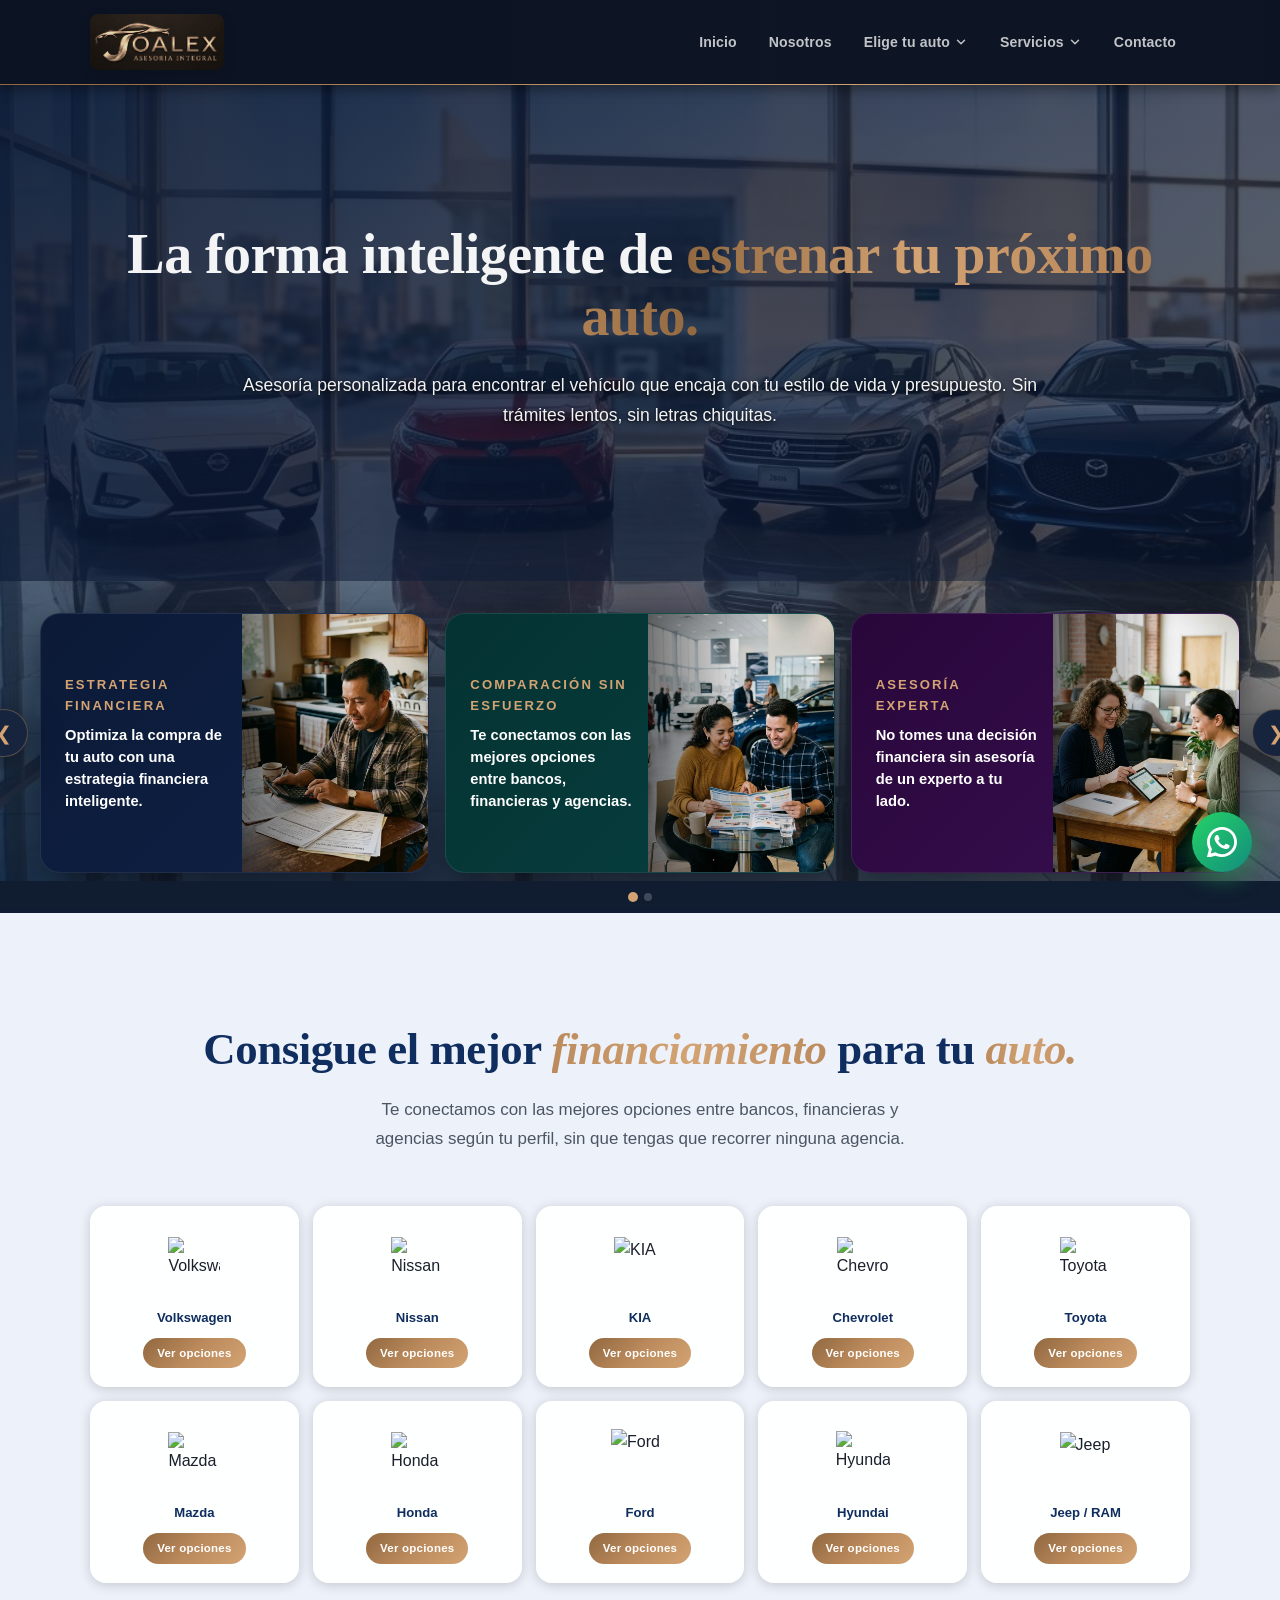
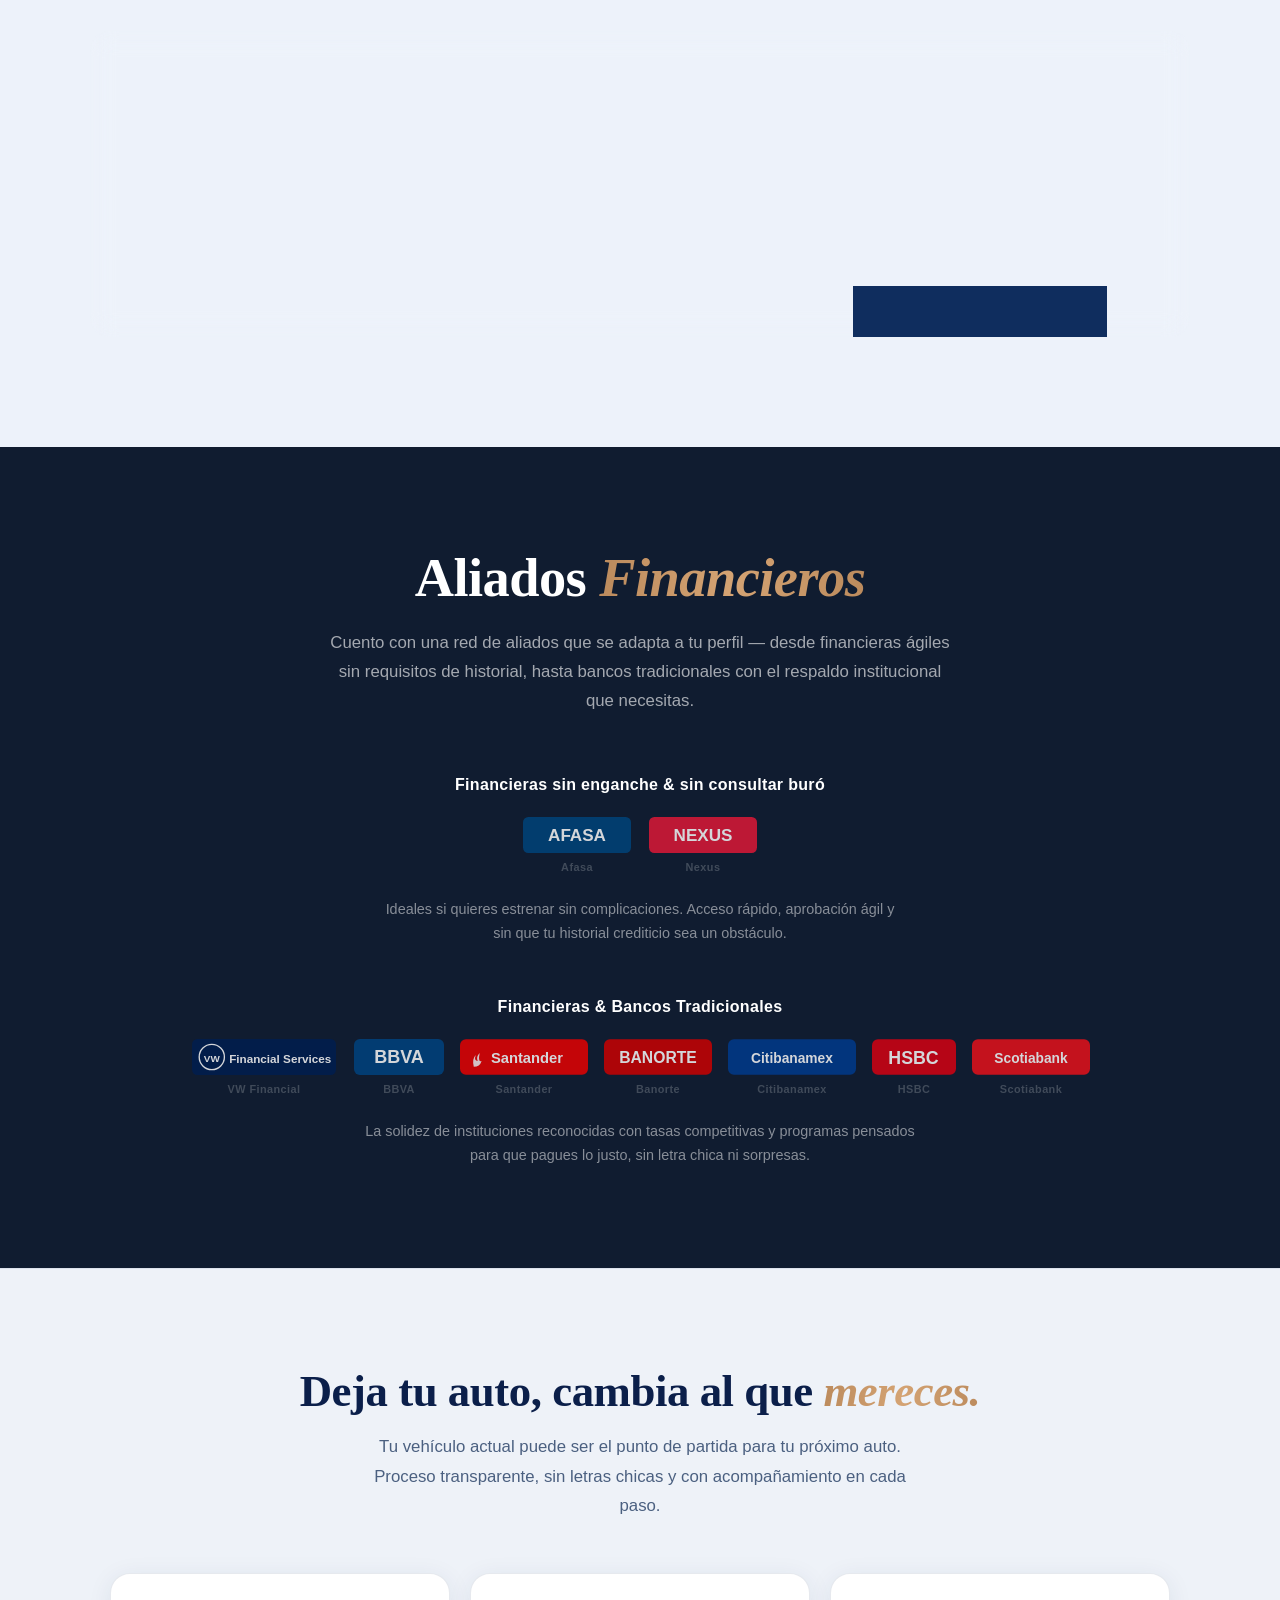
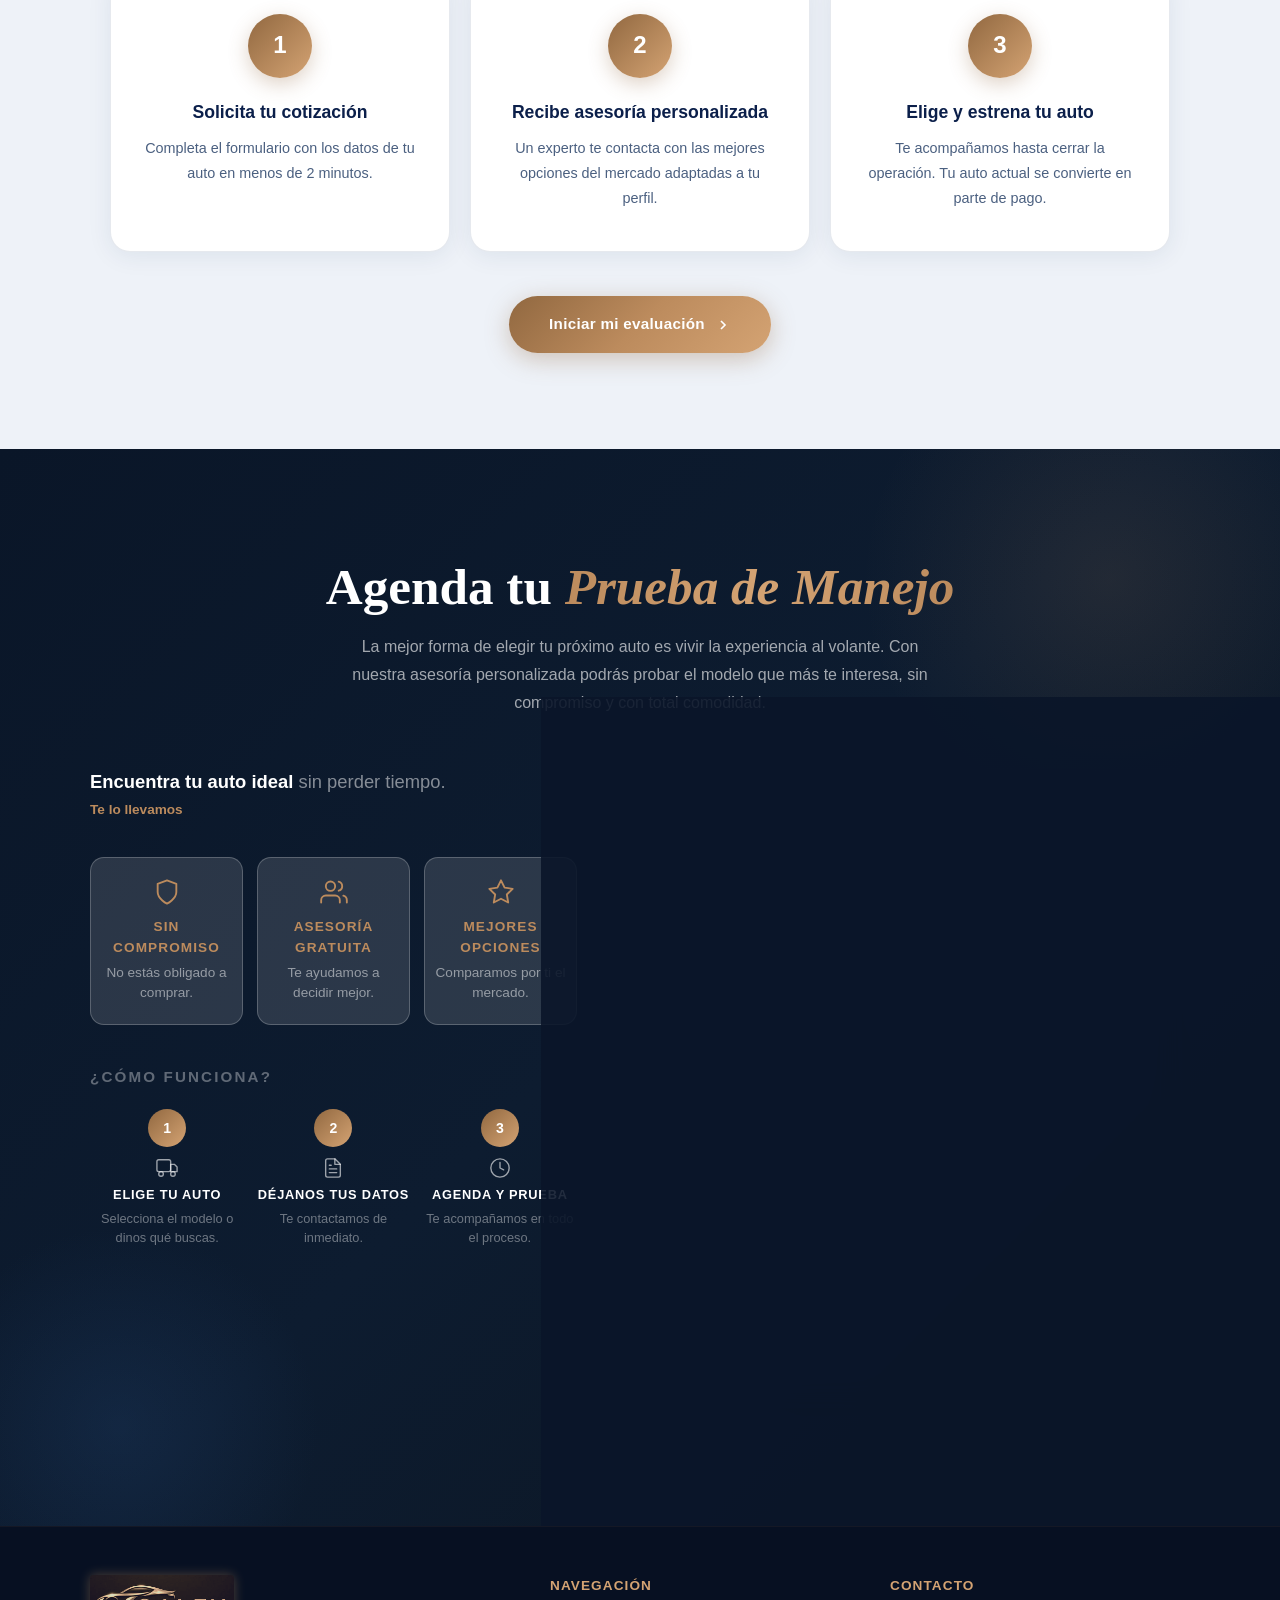
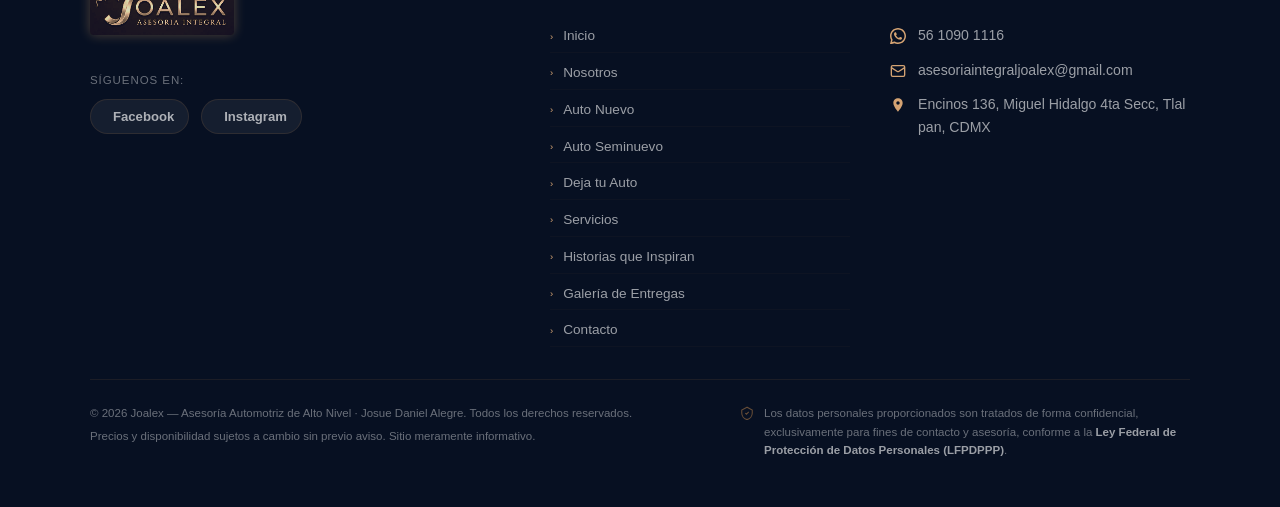
==== commit 2b969c1b: "Versión 17" ====
--- a/index.html
+++ b/index.html
@@ -157,7 +157,7 @@
         </h1>
 
         <p class="hero-subtitle"
-          style="max-width: 800px; font-size: clamp(1rem, 2vw, 1.1rem); color: rgba(255,255,255,0.7); margin: 0 auto 30px;">
+          style="max-width: 800px; font-size: clamp(1rem, 2vw, 1.1rem); color: rgba(255,255,255,0.95); margin: 0 auto 30px; font-weight: 500; text-shadow: 0 4px 12px rgba(0,0,0,0.8), 0 1px 3px rgba(0,0,0,0.6);">
           Asesoría personalizada para encontrar el vehículo que encaja con tu estilo de vida y presupuesto.
           Sin trámites lentos, sin letras chiquitas.
         </p>
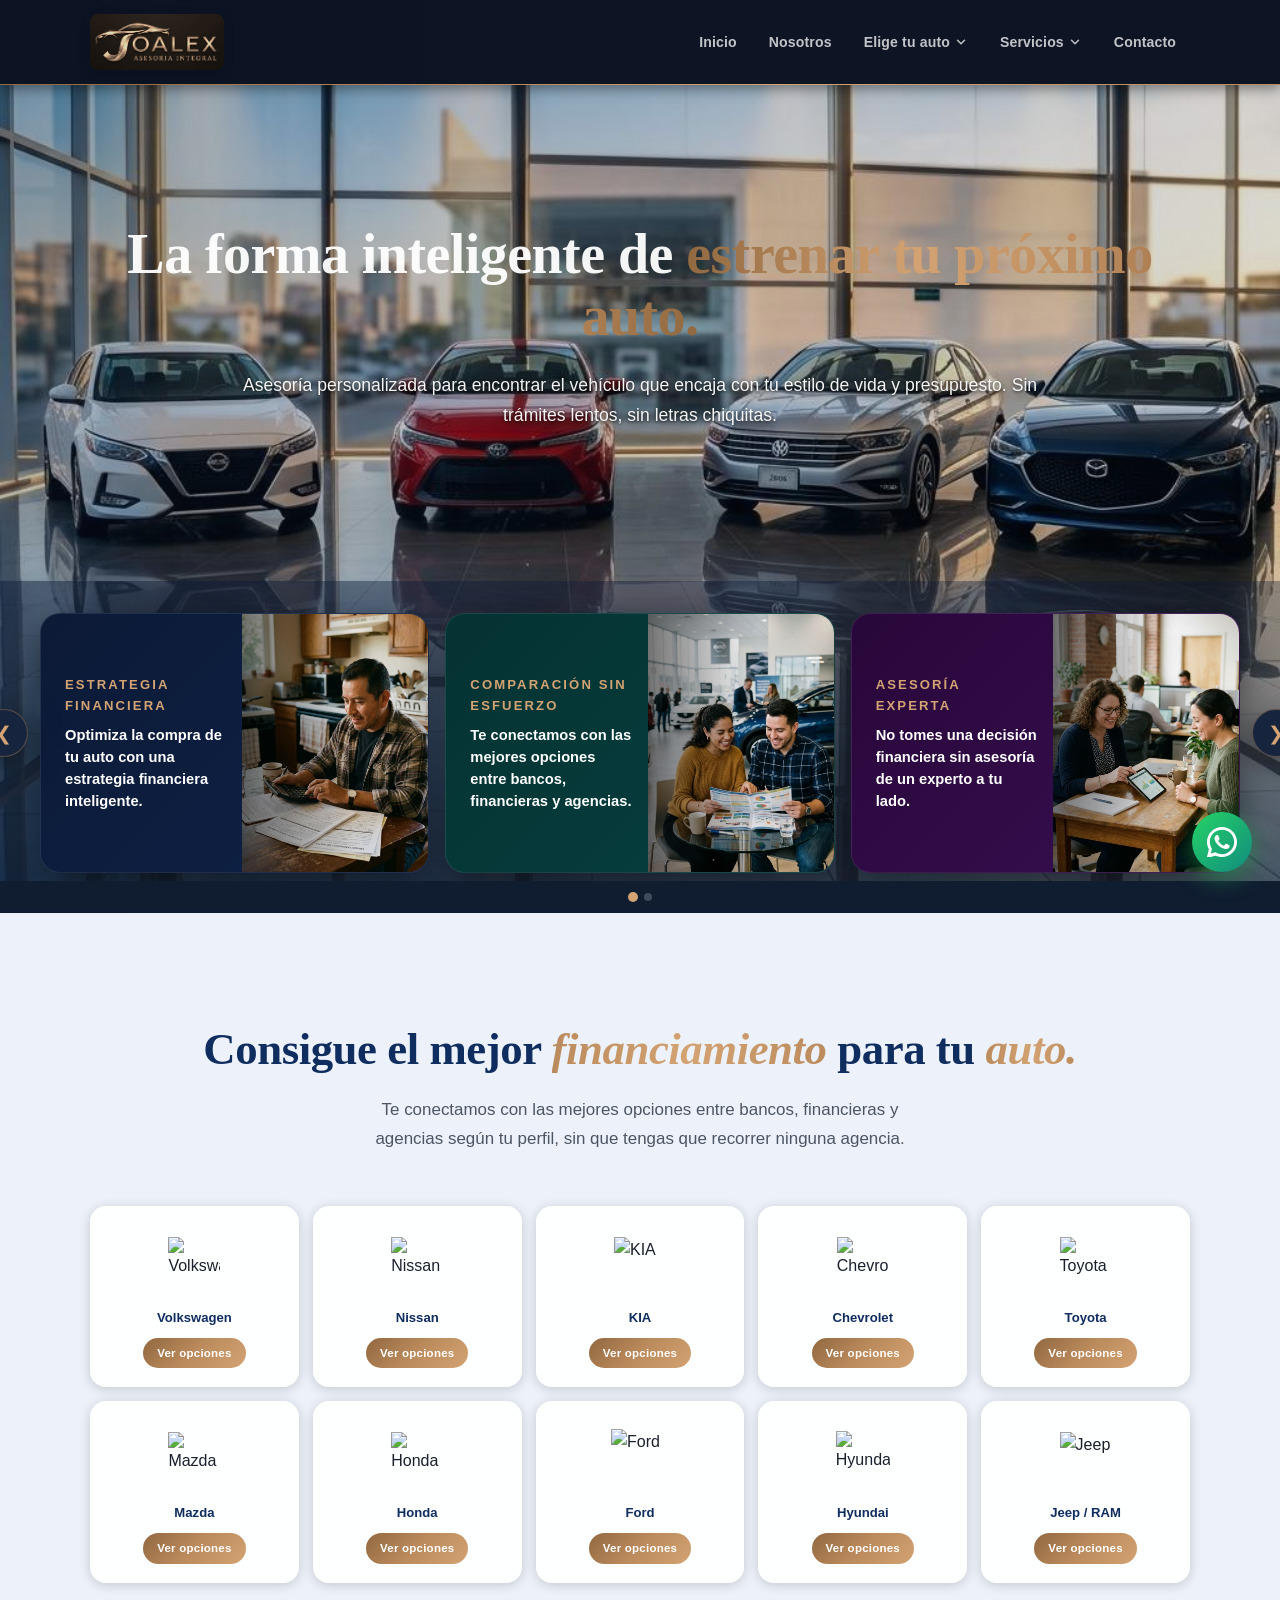
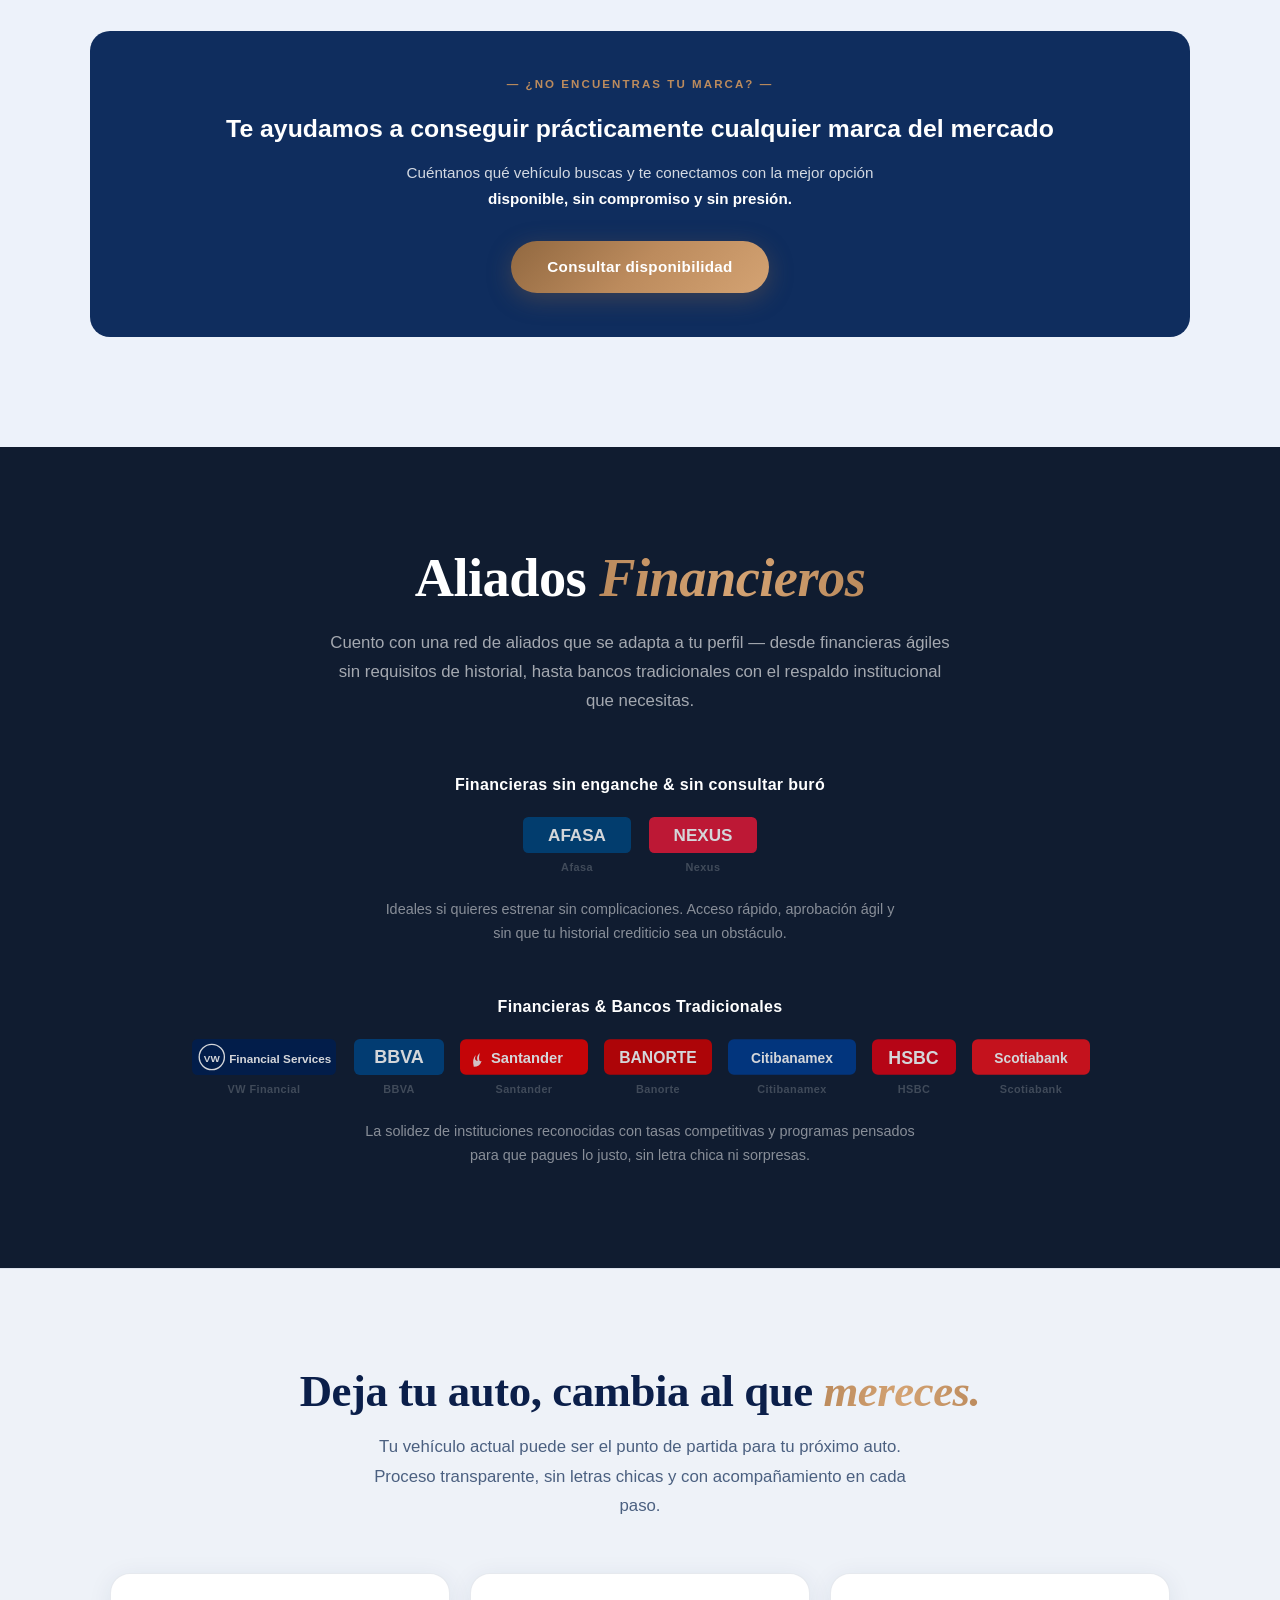
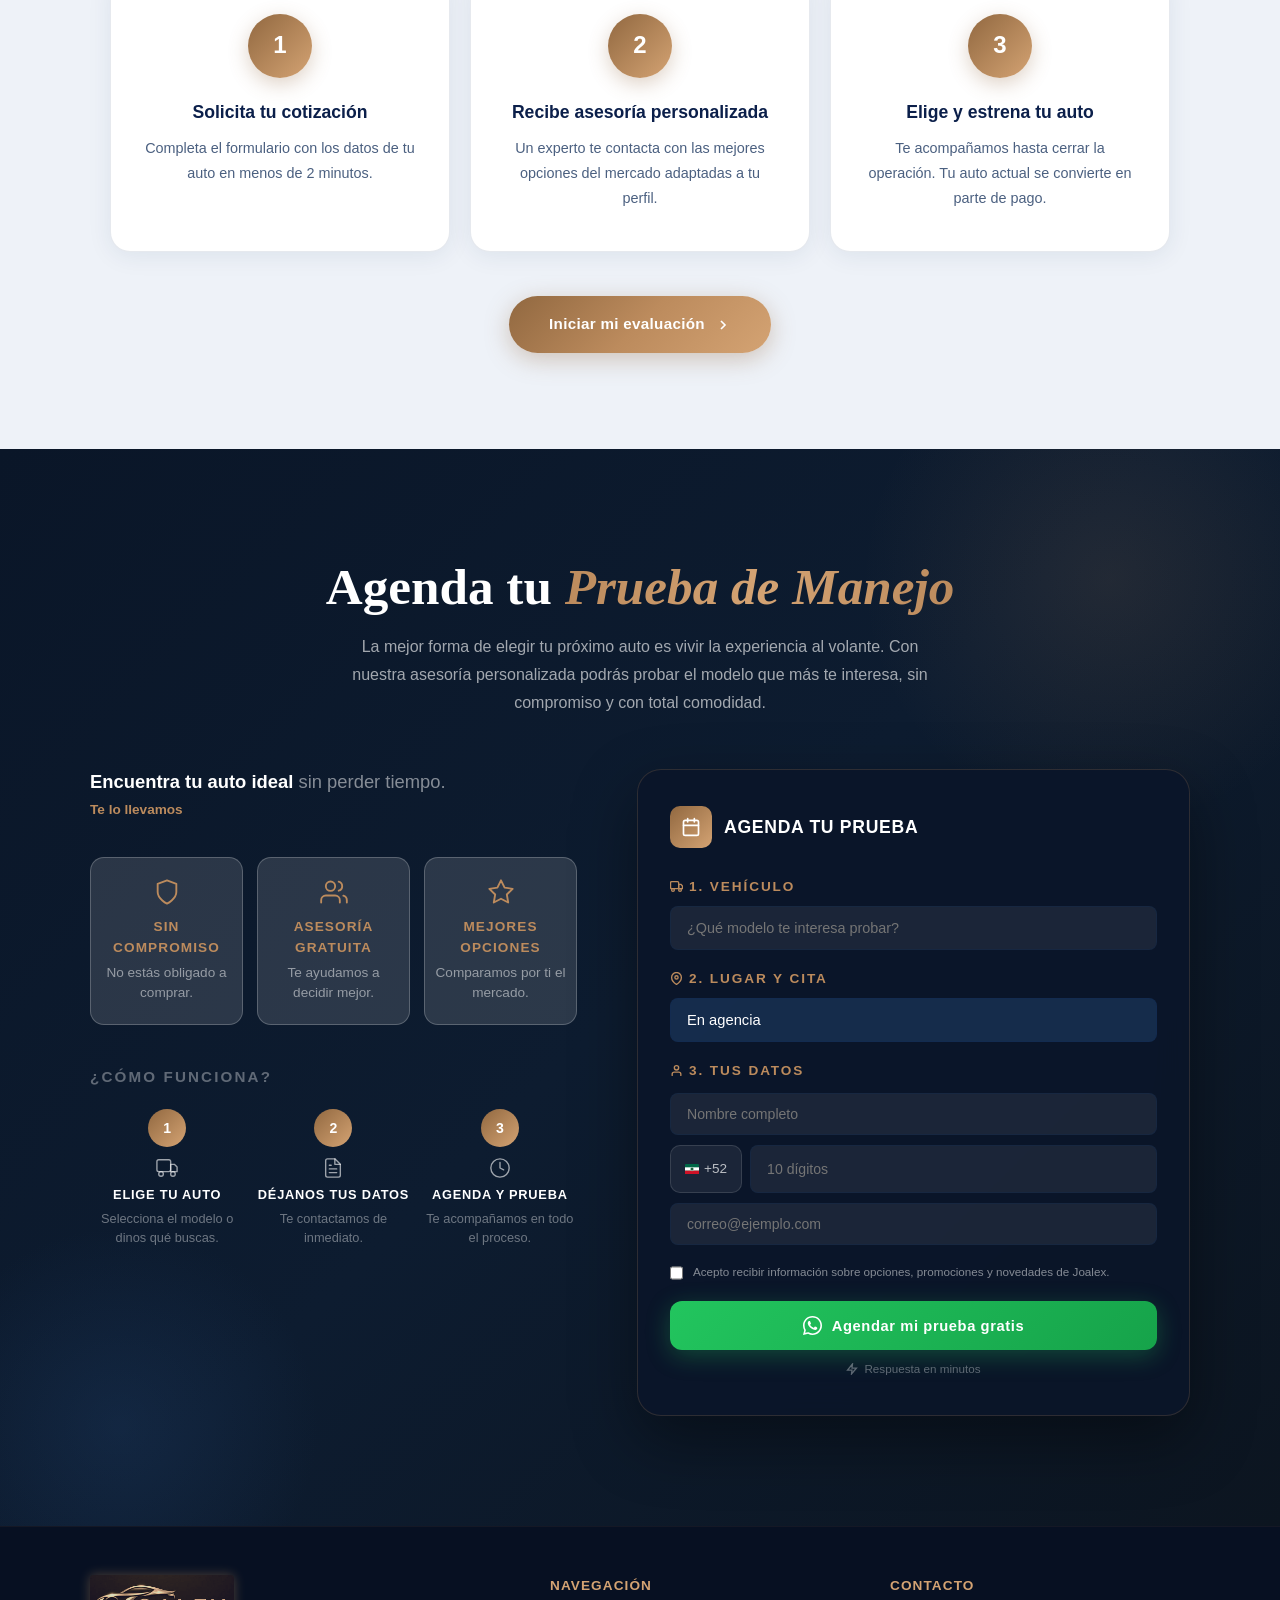
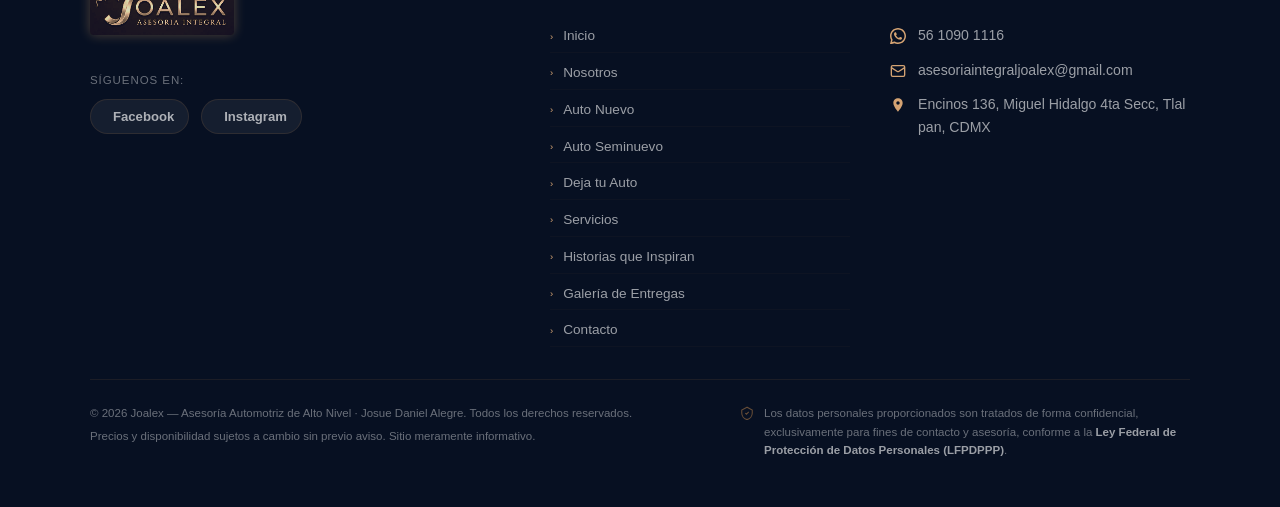
==== commit 93ca6d5c: "Versión 19" ====
--- a/index.html
+++ b/index.html
@@ -139,8 +139,7 @@
 
   <!-- ===================== HERO ===================== -->
   <section class="hero">
-    <div class="hero-bg"
-      style="background-image: url('Daniel_Multimarcas.jpg'); background-size: cover; background-position: center; background-attachment: fixed;">
+    <div class="hero-bg hero-bg-cars">
       <div class="hero-overlay"></div>
     </div>
     <div class="container hero-inner">
@@ -168,7 +167,7 @@
 
   <!-- ===================== FEATURE CARDS ===================== -->
   <section class="fc-section" id="ventajas" aria-label="Por qu&eacute; elegir Joalex" style="position: relative; overflow: hidden;">
-    <div class="hero-bg" style="background-image: url('Daniel_Multimarcas.jpg'); background-size: cover; background-position: center; background-attachment: fixed; position: absolute; inset: 0; z-index: 0;">
+    <div class="hero-bg hero-bg-cars" style="position: absolute; inset: 0; z-index: 0;">
       <div class="hero-overlay" style="position: absolute; inset: 0; background: linear-gradient(135deg, rgba(12, 26, 54, 0.60) 0%, rgba(12, 26, 54, 0.35) 100%); z-index: 1;"></div>
     </div>
     <div class="fc-track-outer" style="position: relative; z-index: 2;">
--- a/style.css
+++ b/style.css
@@ -533,10 +533,24 @@
   z-index: 0;
 }
 
+.hero-bg-cars {
+  background-image: url('Daniel_Multimarcas.jpg');
+  background-size: cover;
+  background-position: center;
+  background-attachment: fixed;
+}
+
+@media (max-width: 768px) {
+  .hero-bg-cars {
+    background-attachment: scroll;
+    background-position: center center;
+  }
+}
+
 .hero-overlay {
   position: absolute;
   inset: 0;
-  background: linear-gradient(135deg, rgba(12, 26, 54, 0.92) 0%, rgba(12, 26, 54, 0.65) 100%);
+  background: linear-gradient(135deg, rgba(12, 26, 54, 0.35) 0%, rgba(12, 26, 54, 0.10) 100%);
   z-index: 1;
 }
 
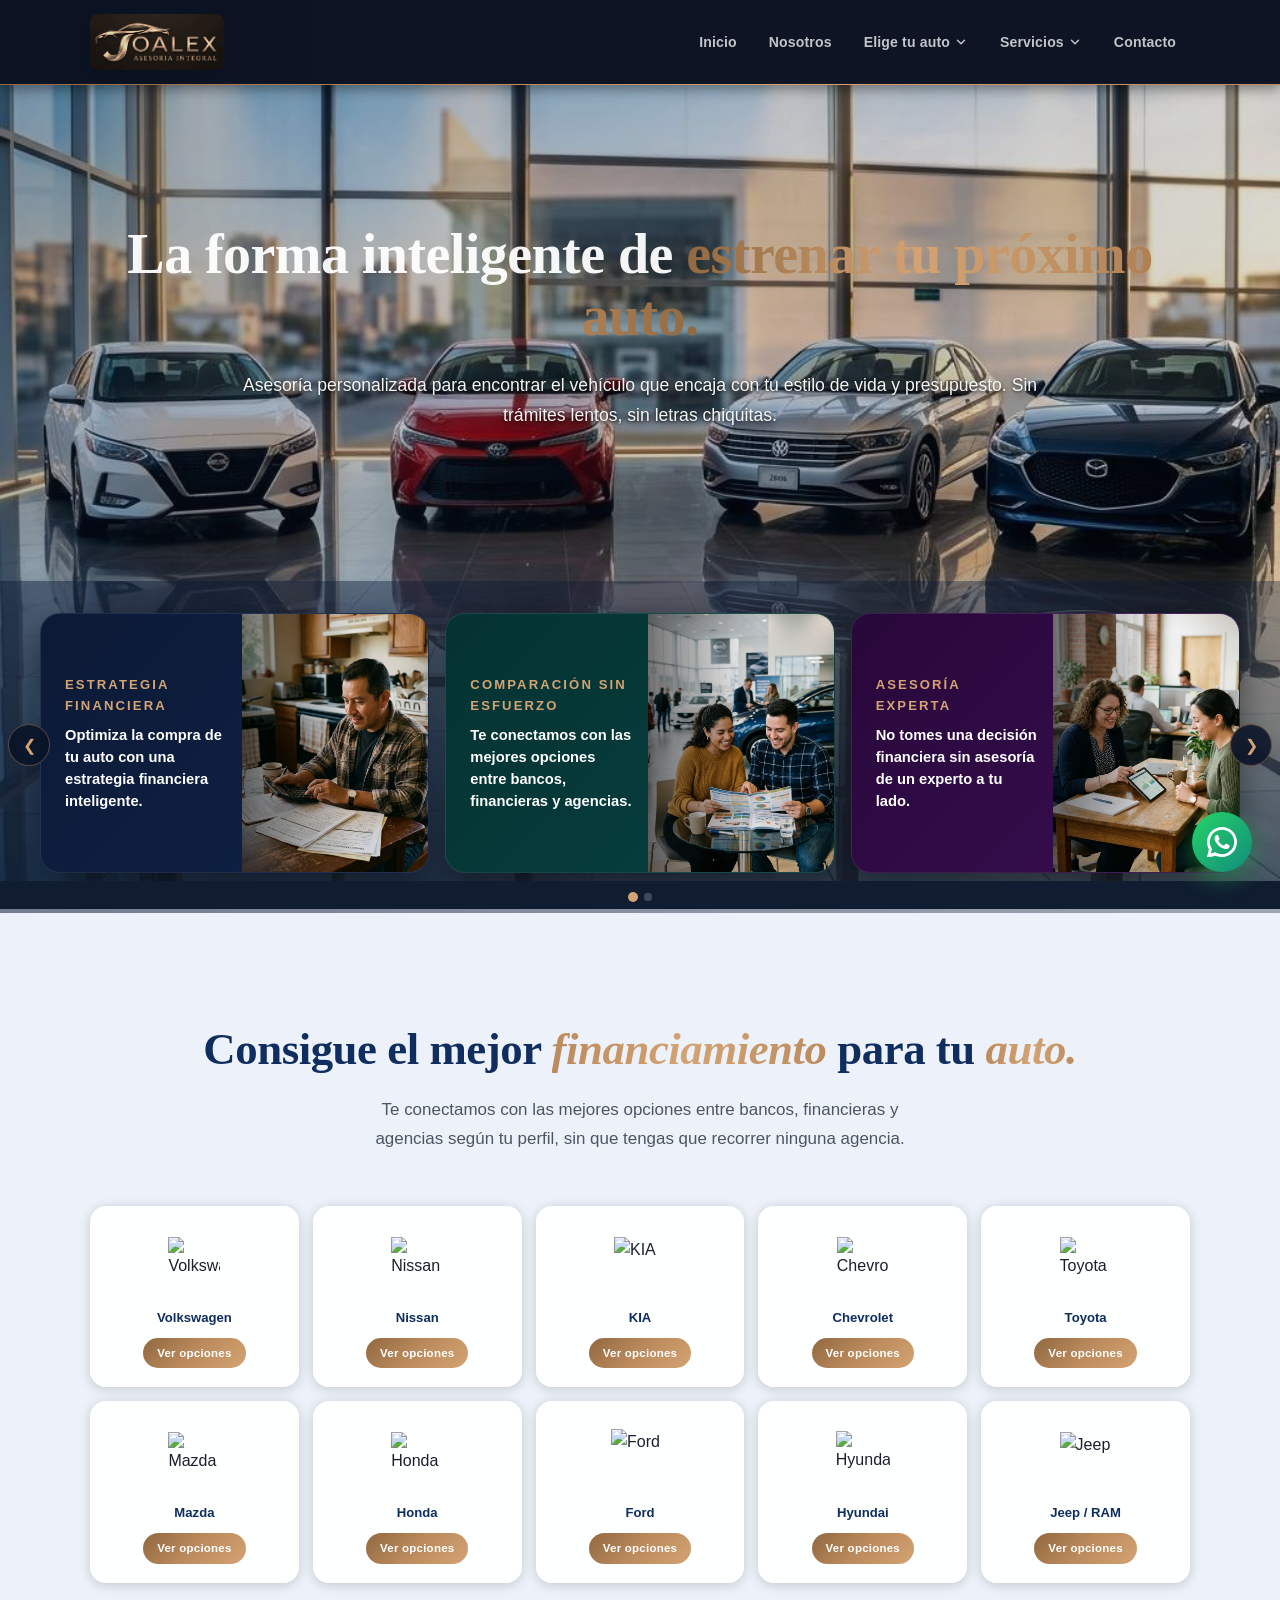
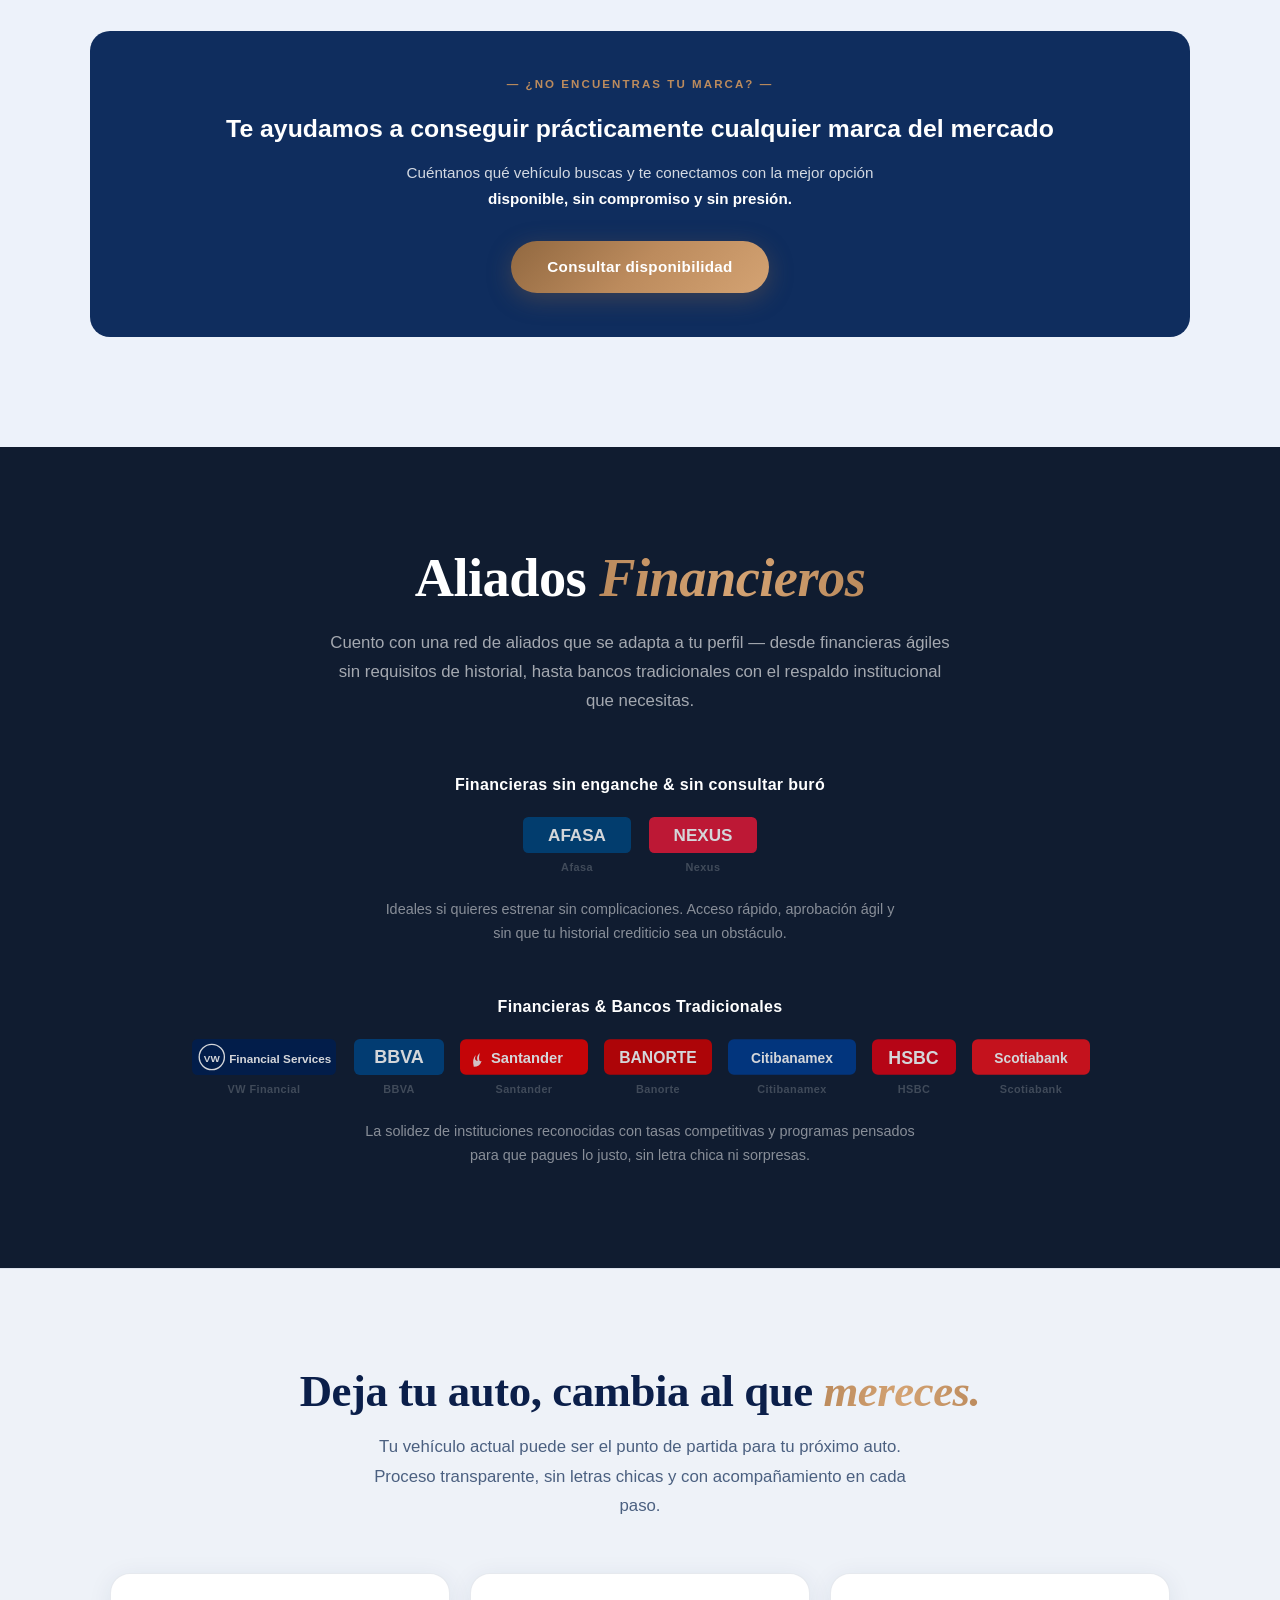
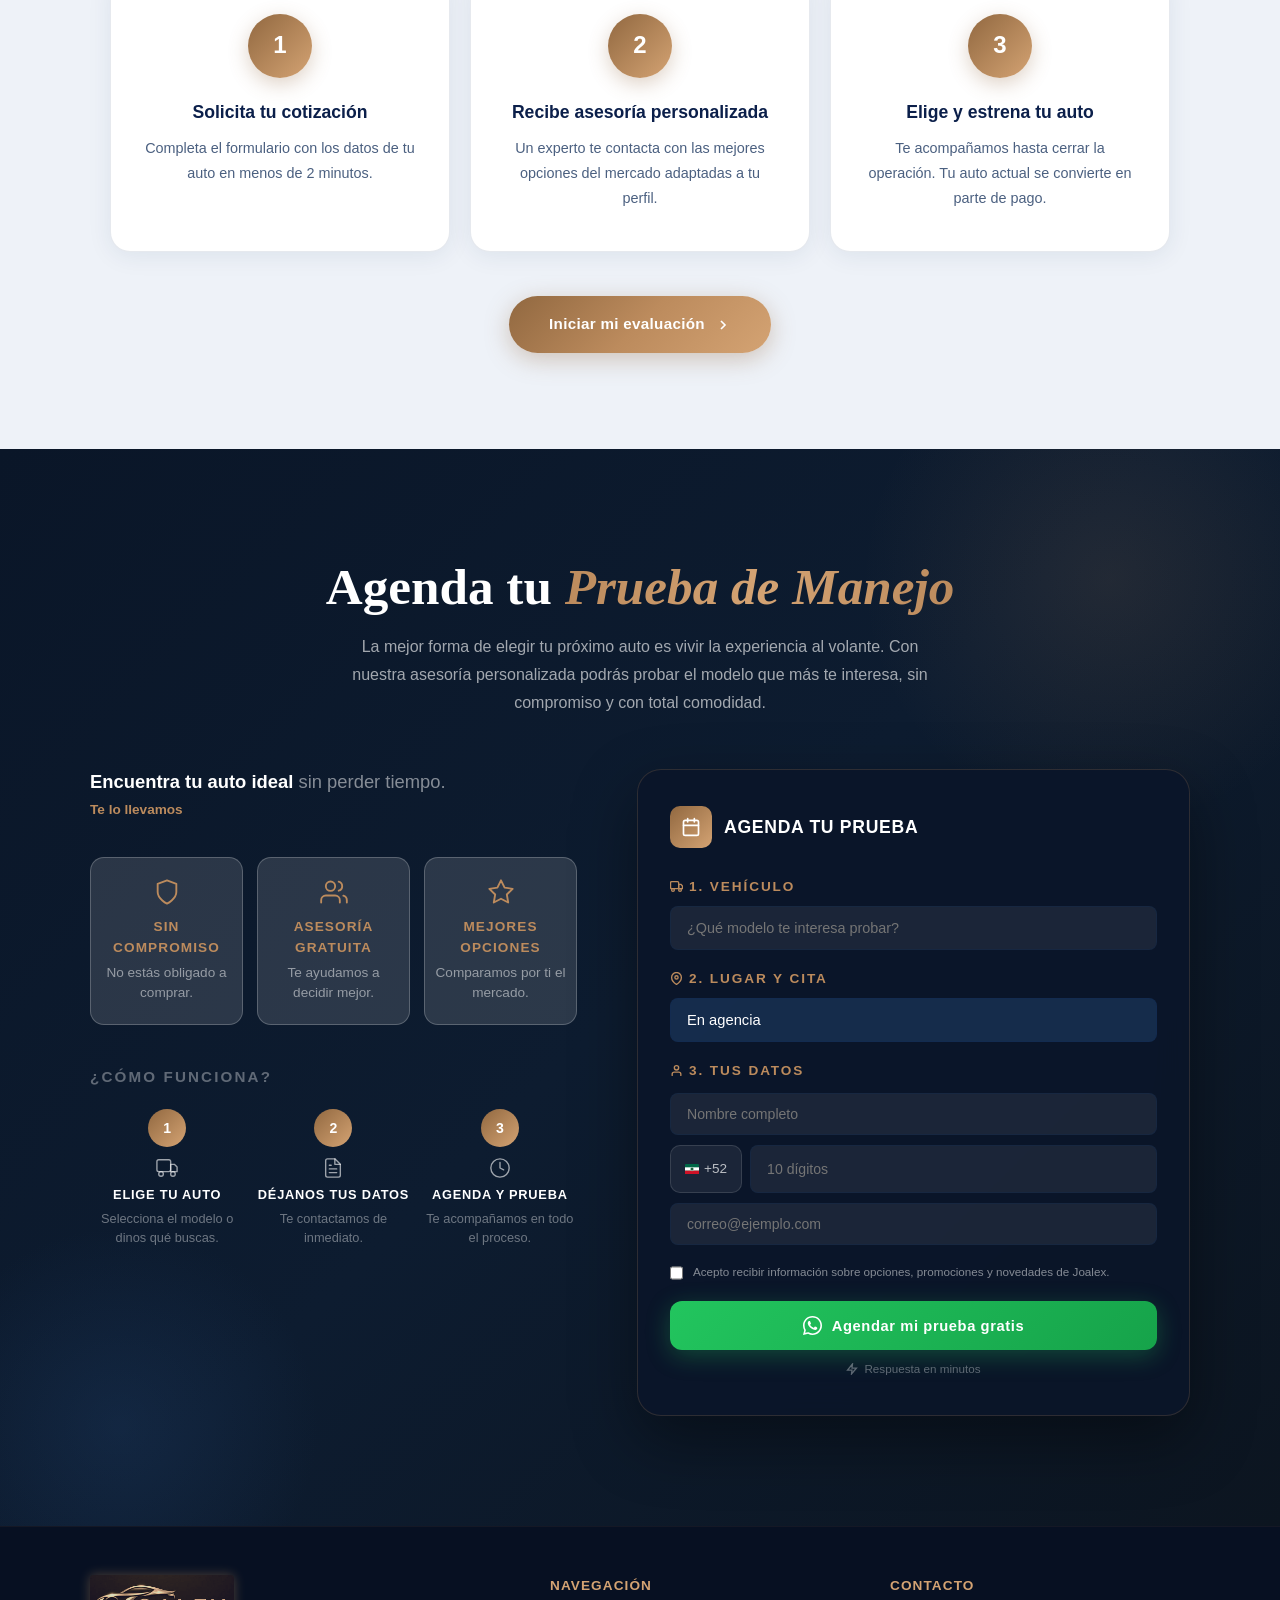
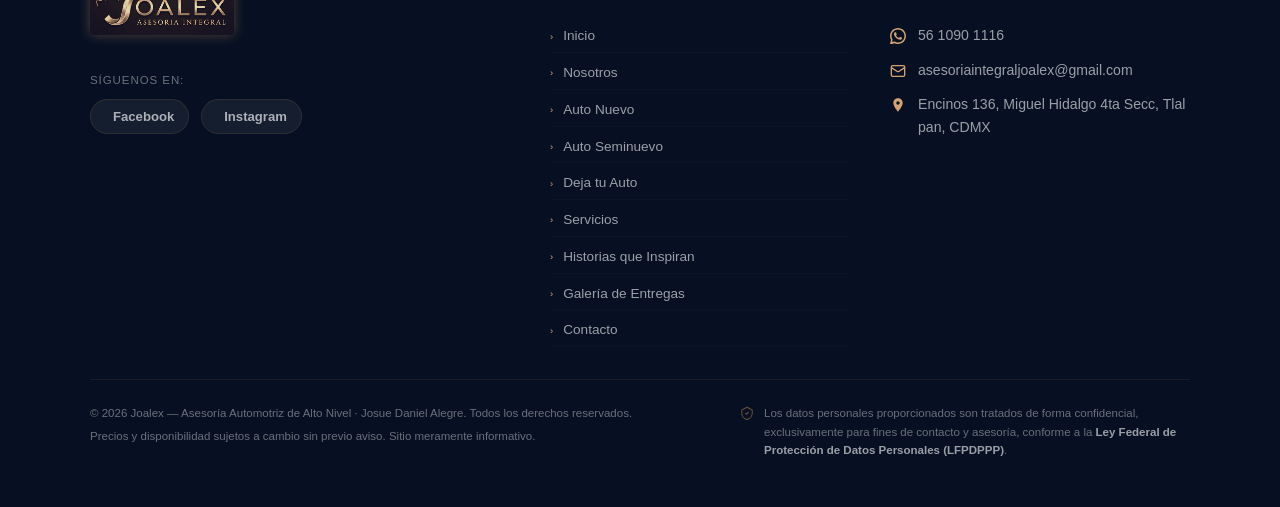
==== commit 92dfe27a: "Versión 20" ====
--- a/index.html
+++ b/index.html
@@ -31,6 +31,8 @@
 </head>
 
 <body>
+  <!-- Fondo Fijo Global para Parallax -->
+  <div class="global-fixed-bg" style="position: fixed; inset: 0; background-image: url('Daniel_Multimarcas.jpg'); background-size: cover; background-position: center; z-index: -100; pointer-events: none;"></div>
 
   <!-- ===================== HEADER ===================== -->
   <header class="header">
@@ -138,10 +140,8 @@
   </header>
 
   <!-- ===================== HERO ===================== -->
-  <section class="hero">
-    <div class="hero-bg hero-bg-cars">
-      <div class="hero-overlay"></div>
-    </div>
+  <section class="hero" style="background: transparent !important;">
+    <div class="hero-overlay"></div>
     <div class="container hero-inner">
       <div class="hero-content hero-content-optimized">
         <h1 class="hero-title" style="margin-bottom: 24px;">
@@ -166,13 +166,11 @@
   </section>
 
   <!-- ===================== FEATURE CARDS ===================== -->
-  <section class="fc-section" id="ventajas" aria-label="Por qu&eacute; elegir Joalex" style="position: relative; overflow: hidden;">
-    <div class="hero-bg hero-bg-cars" style="position: absolute; inset: 0; z-index: 0;">
-      <div class="hero-overlay" style="position: absolute; inset: 0; background: linear-gradient(135deg, rgba(12, 26, 54, 0.60) 0%, rgba(12, 26, 54, 0.35) 100%); z-index: 1;"></div>
-    </div>
+  <section class="fc-section" id="ventajas" aria-label="Por qu&eacute; elegir Joalex" style="position: relative; overflow: hidden; background: transparent !important;">
+    <div class="hero-overlay" style="position: absolute; inset: 0; background: linear-gradient(135deg, rgba(12, 26, 54, 0.60) 0%, rgba(12, 26, 54, 0.35) 100%); z-index: 1;"></div>
     <div class="fc-track-outer" style="position: relative; z-index: 2;">
-      <button class="carousel-btn prev" onclick="moveFCCarousel(-1)" aria-label="Anterior">&#10094;</button>
-      <button class="carousel-btn next" onclick="moveFCCarousel(1)" aria-label="Siguiente">&#10095;</button>
+      <button class="fc-nav fc-nav-prev" onclick="moveFCCarousel(-1)" aria-label="Anterior">&#10094;</button>
+      <button class="fc-nav fc-nav-next" onclick="moveFCCarousel(1)" aria-label="Siguiente">&#10095;</button>
       <div class="fc-track" id="fcTrack">
         <!-- Grupo 1 -->
         <div class="fc-slide-group">
@@ -1253,14 +1251,17 @@
     function moveFCCarousel(direction) {
       const track = document.getElementById('fcTrack');
       if (!track) return;
-      track.scrollBy({ left: direction * track.offsetWidth, behavior: 'smooth' });
-      // Actualizar dots
-      setTimeout(() => {
-        const groups = Array.from(track.querySelectorAll('.fc-slide-group'));
-        const dots = Array.from(document.querySelectorAll('#fcDots .fc-dot'));
-        const i = Math.round(track.scrollLeft / track.offsetWidth);
-        dots.forEach((d, j) => d.classList.toggle('active', j === i));
-      }, 400);
+      const isMobile = window.innerWidth <= 768;
+      const scrollAmount = isMobile ? track.querySelector('.fc-card').offsetWidth : track.offsetWidth;
+      track.scrollBy({ left: direction * scrollAmount, behavior: 'smooth' });
+      // Actualizar dots (solo en desktop, en móvil son más tarjetas)
+      if (!isMobile) {
+        setTimeout(() => {
+          const dots = Array.from(document.querySelectorAll('#fcDots .fc-dot'));
+          const i = Math.round(track.scrollLeft / track.offsetWidth);
+          dots.forEach((d, j) => d.classList.toggle('active', j === i));
+        }, 400);
+      }
     }
 
   </script>
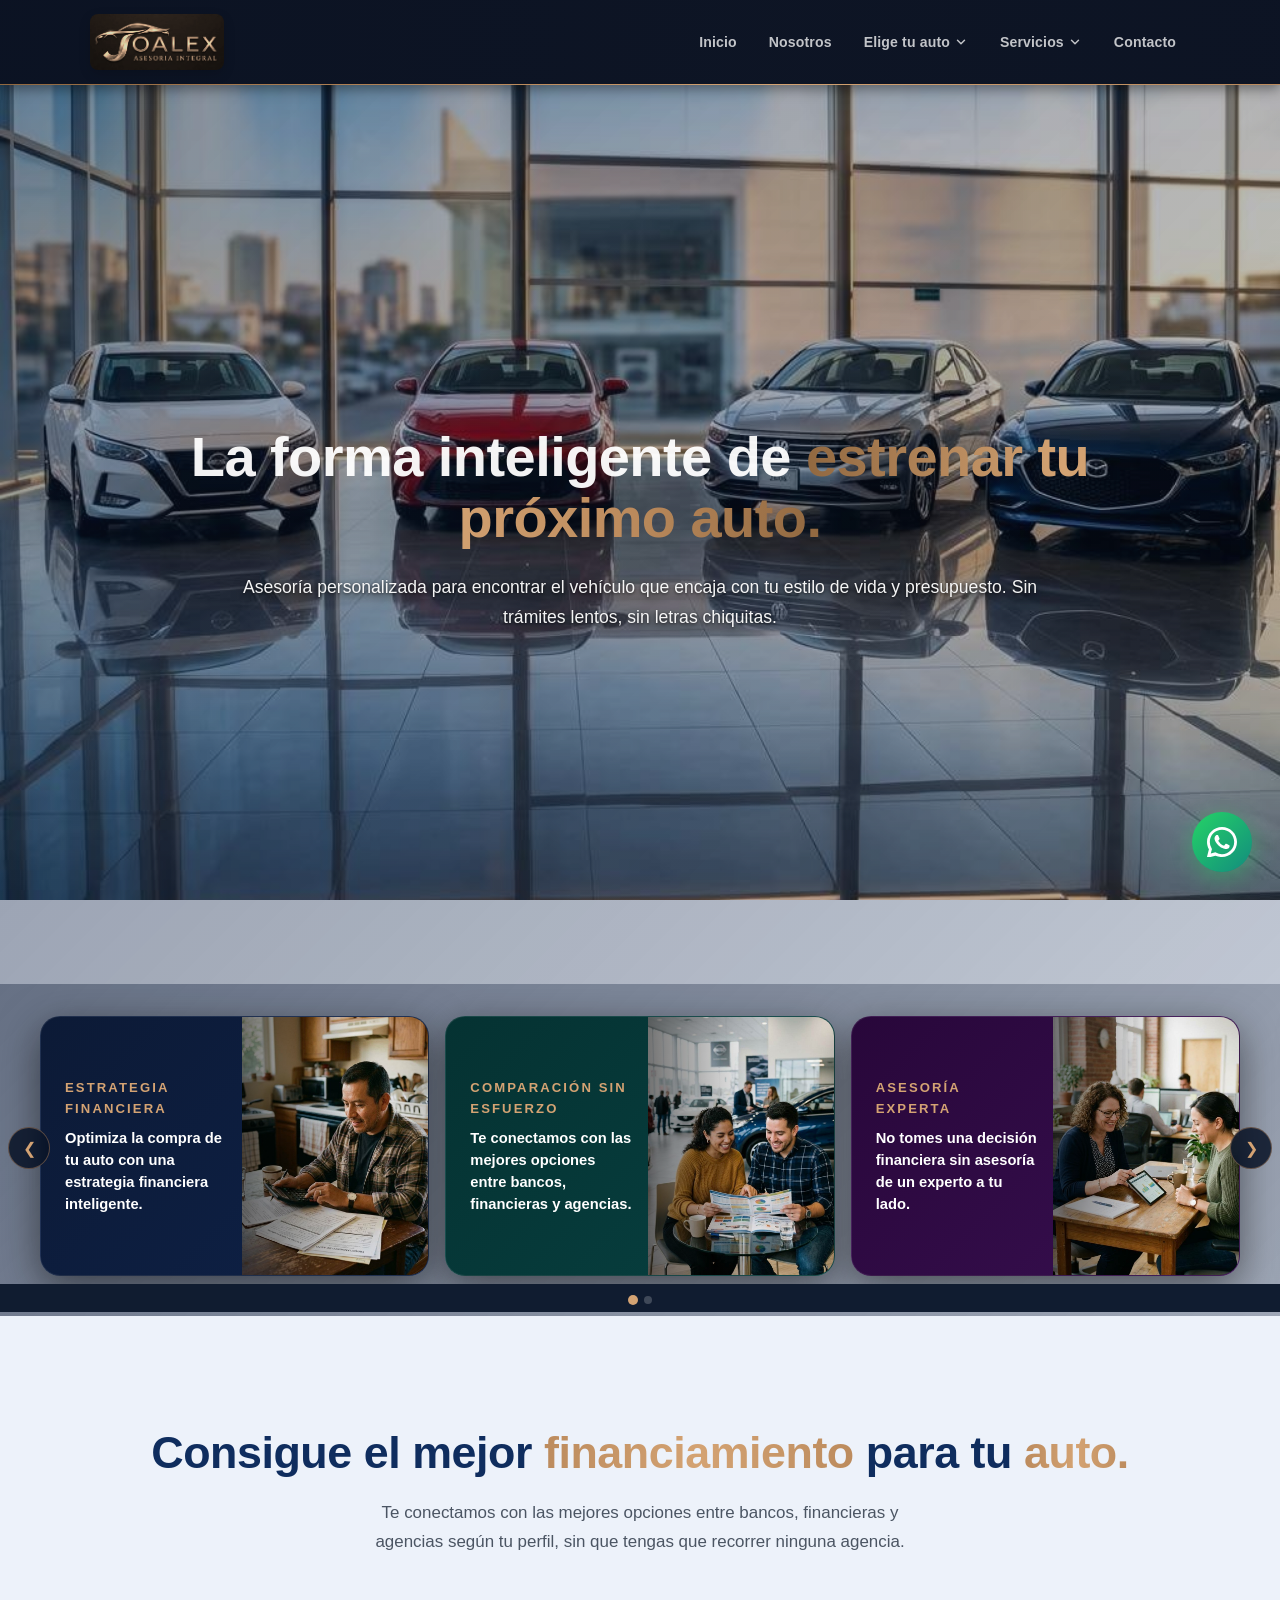
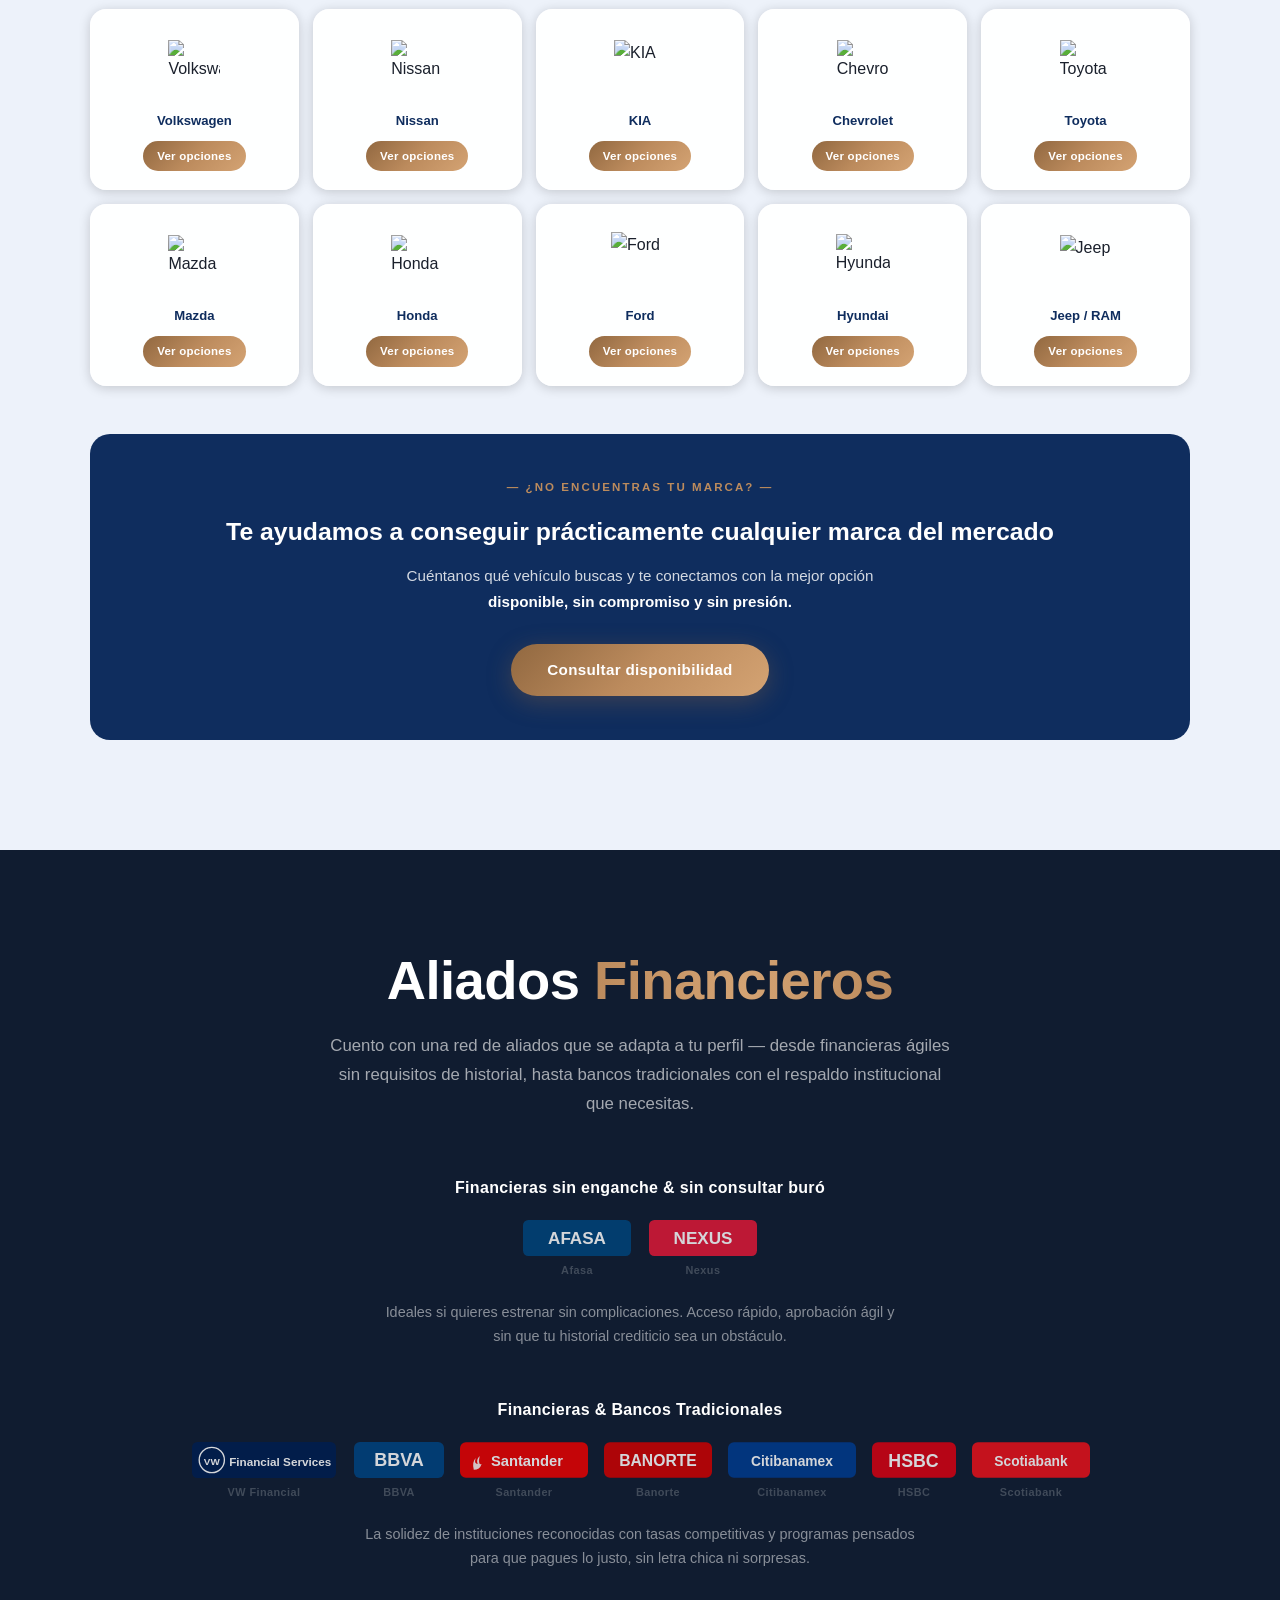
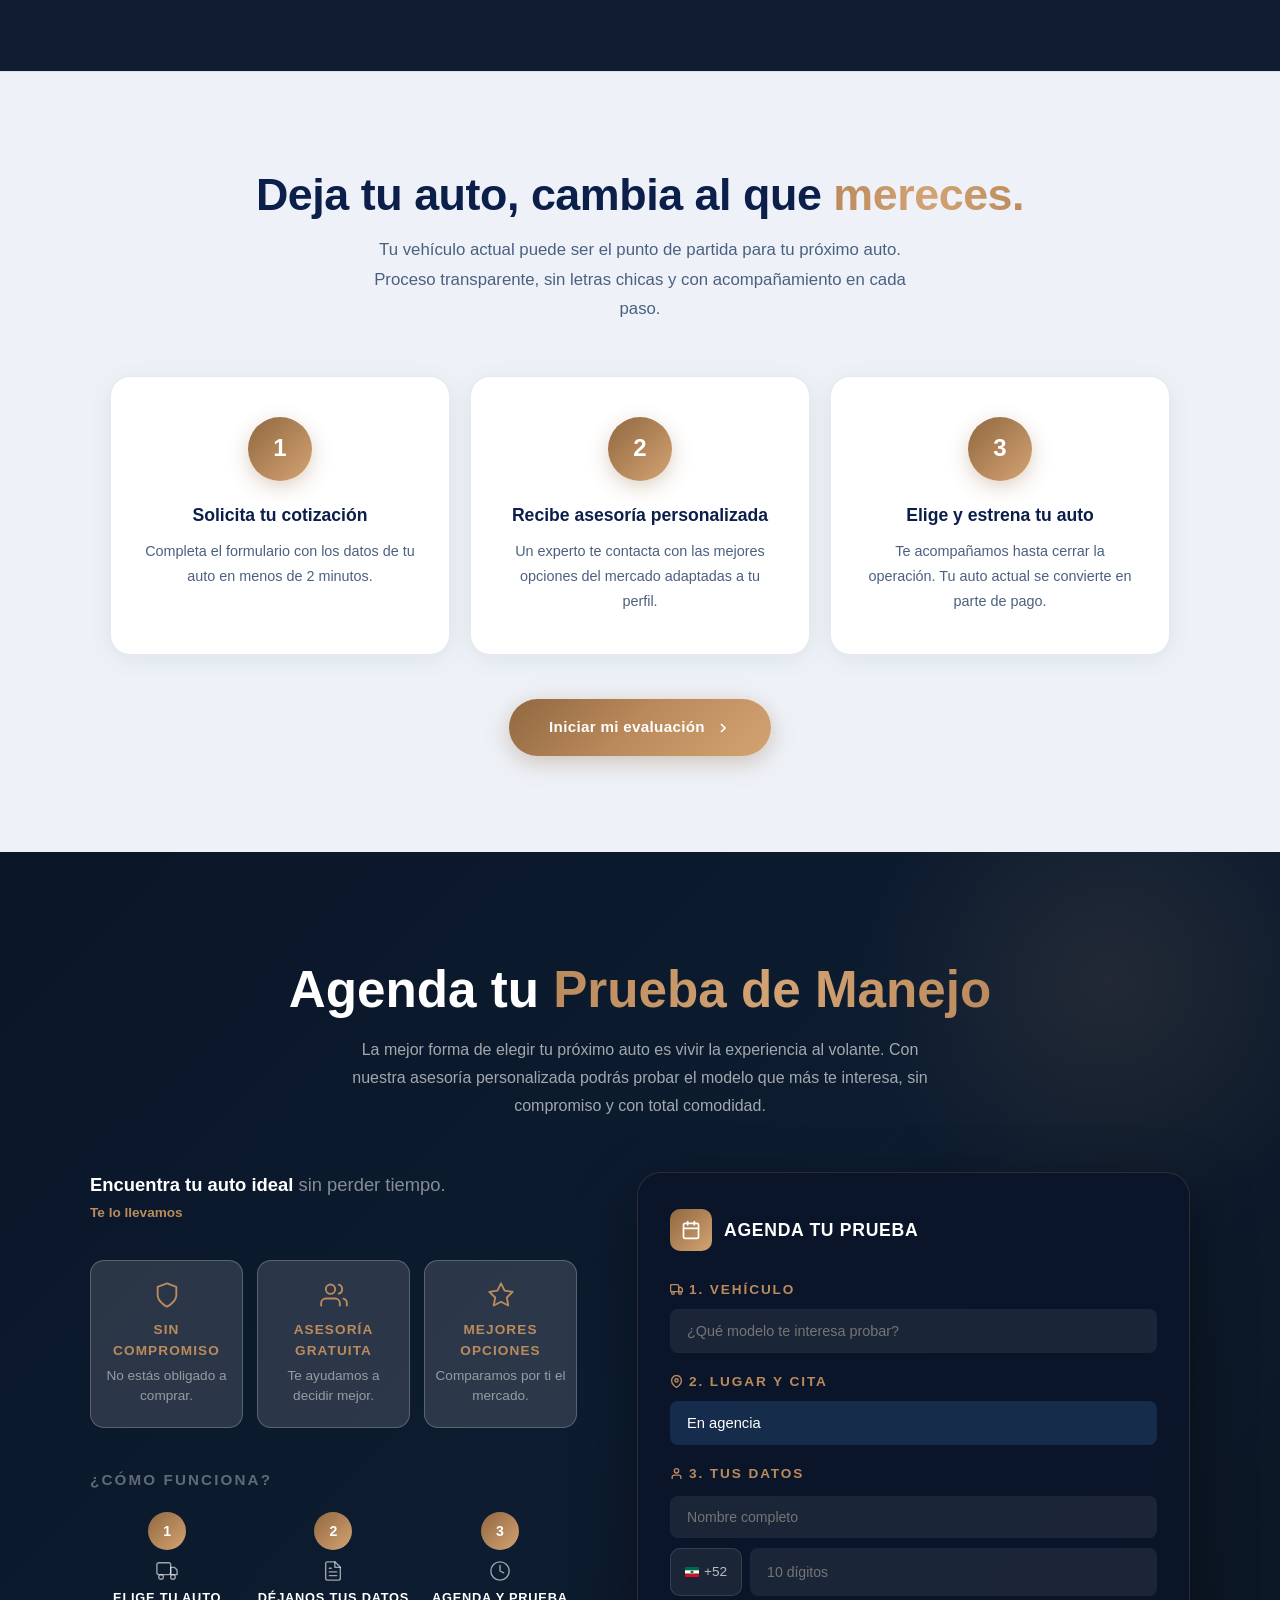
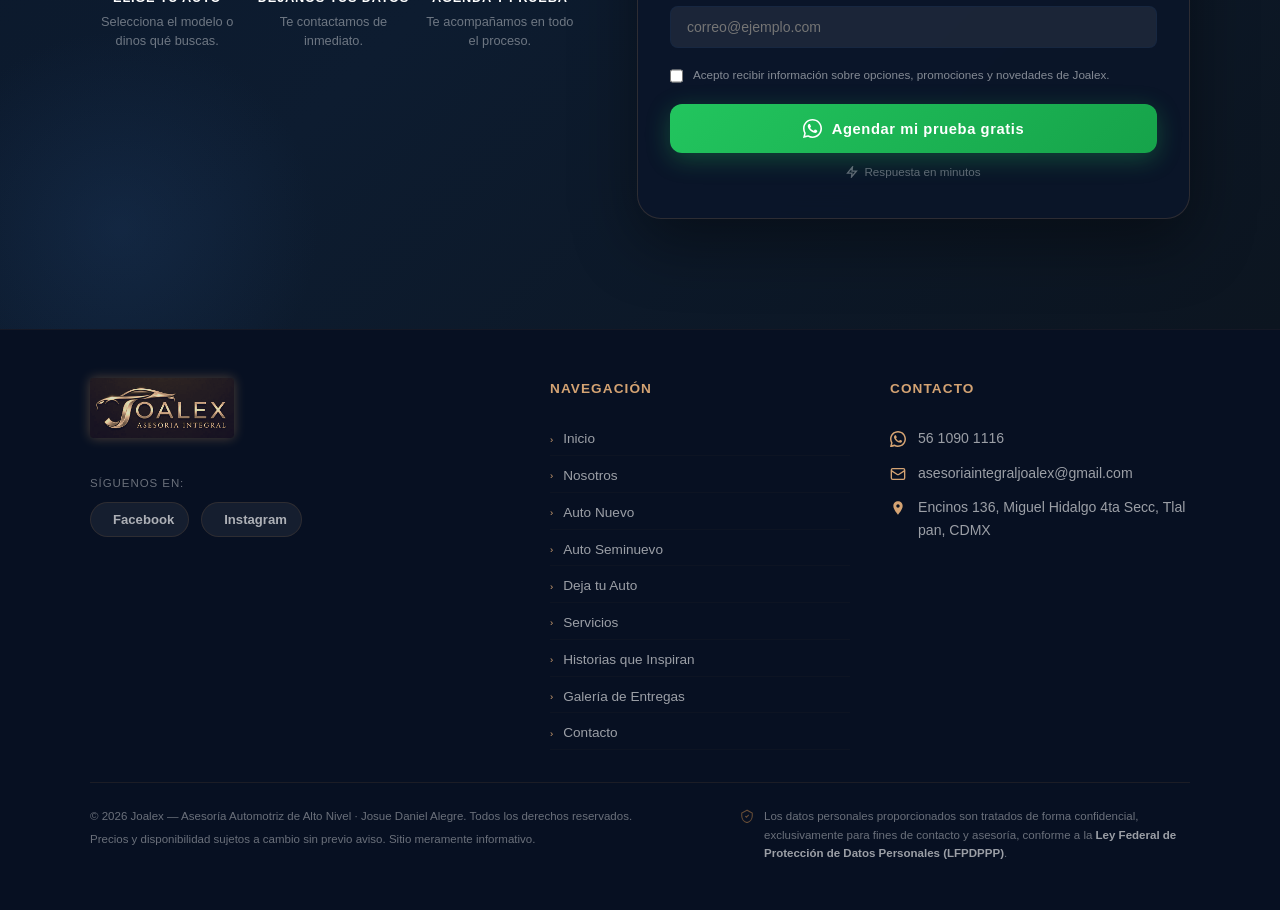
==== commit 8b2a9ae8: "Versión 21" ====
--- a/index.html
+++ b/index.html
@@ -10,7 +10,7 @@
   <link rel="preconnect" href="https://fonts.googleapis.com" />
   <link rel="preconnect" href="https://fonts.gstatic.com" crossorigin />
   <link
-    href="https://fonts.googleapis.com/css2?family=Outfit:wght@300;400;500;600;700;800&family=Playfair+Display:ital,wght@0,500;0,700;0,800;1,500;1,700&display=swap"
+    href="https://fonts.googleapis.com/css2?family=Montserrat:wght@400;500;600;700;800&family=Open+Sans:wght@400;500;600;700&display=swap"
     rel="stylesheet" />
   <!-- Cybersecurity Hardening -->
   <meta http-equiv="Content-Security-Policy"
@@ -32,7 +32,7 @@
 
 <body>
   <!-- Fondo Fijo Global para Parallax -->
-  <div class="global-fixed-bg" style="position: fixed; inset: 0; background-image: url('Daniel_Multimarcas.jpg'); background-size: cover; background-position: center; z-index: -100; pointer-events: none;"></div>
+  <div class="global-fixed-bg"></div>
 
   <!-- ===================== HEADER ===================== -->
   <header class="header">
@@ -166,7 +166,7 @@
   </section>
 
   <!-- ===================== FEATURE CARDS ===================== -->
-  <section class="fc-section" id="ventajas" aria-label="Por qu&eacute; elegir Joalex" style="position: relative; overflow: hidden; background: transparent !important;">
+  <section class="fc-section" id="ventajas" aria-label="Por qu&eacute; elegir Joalex" style="position: relative; overflow: hidden; background: transparent;">
     <div class="hero-overlay" style="position: absolute; inset: 0; background: linear-gradient(135deg, rgba(12, 26, 54, 0.60) 0%, rgba(12, 26, 54, 0.35) 100%); z-index: 1;"></div>
     <div class="fc-track-outer" style="position: relative; z-index: 2;">
       <button class="fc-nav fc-nav-prev" onclick="moveFCCarousel(-1)" aria-label="Anterior">&#10094;</button>
@@ -337,8 +337,8 @@
 
       <!-- Encabezado de sección -->
       <div style="text-align:center; margin-bottom:56px;">
-        <h2 style="font-family:'Playfair Display',serif; font-size:clamp(2.2rem,5vw,3.4rem); font-weight:700; color:white; margin-bottom:18px; line-height:1.15; letter-spacing:-0.01em;">
-          Aliados <em style="font-style:italic; background:linear-gradient(90deg,#BC8B5D 0%,#D4A373 50%,#BC8B5D 100%); -webkit-background-clip:text; -webkit-text-fill-color:transparent; background-clip:text;">Financieros</em>
+        <h2 style="font-family:'Montserrat', sans-serif; font-size:clamp(2.2rem,5vw,3.4rem); font-weight:700; color:white; margin-bottom:18px; line-height:1.15; letter-spacing:-0.01em;">
+          Aliados <span style="font-style: normal; background:linear-gradient(90deg,#BC8B5D 0%,#D4A373 50%,#BC8B5D 100%); -webkit-background-clip:text; -webkit-text-fill-color:transparent; background-clip:text;">Financieros</span>
         </h2>
         <p style="font-size:clamp(0.92rem,1.4vw,1.05rem); color:rgba(255,255,255,0.62); max-width:620px; margin:0 auto; line-height:1.75;">
           Cuento con una red de aliados que se adapta a tu perfil &mdash; desde financieras &aacute;giles sin requisitos de historial, hasta bancos tradicionales con el respaldo institucional que necesitas.
@@ -385,8 +385,8 @@
       <!-- Encabezado -->
       <div style="text-align:center; margin-bottom:52px;">
 
-        <h2 style="font-family:'Playfair Display',serif; font-size:clamp(1.9rem,4vw,2.8rem); font-weight:700; color:#0B1F4A; line-height:1.2; margin-bottom:14px; letter-spacing:-0.01em;">
-          Deja tu auto, cambia al que <em style="font-style:italic; background:linear-gradient(90deg,#BC8B5D 0%,#D4A373 50%,#BC8B5D 100%); -webkit-background-clip:text; -webkit-text-fill-color:transparent; background-clip:text;">mereces.</em>
+        <h2 style="font-family:'Montserrat', sans-serif; font-size:clamp(1.9rem,4vw,2.8rem); font-weight:700; color:#0B1F4A; line-height:1.2; margin-bottom:14px; letter-spacing:-0.01em;">
+          Deja tu auto, cambia al que <span style="font-style: normal; background:linear-gradient(90deg,#BC8B5D 0%,#D4A373 50%,#BC8B5D 100%); -webkit-background-clip:text; -webkit-text-fill-color:transparent; background-clip:text;">mereces.</span>
         </h2>
         <p style="font-size:clamp(0.92rem,1.4vw,1.05rem); color:#4B6080; max-width:560px; margin:0 auto; line-height:1.75;">Tu vehículo actual puede ser el punto de partida para tu próximo auto. Proceso transparente, sin letras chicas y con acompañamiento en cada paso.</p>
       </div>
@@ -399,7 +399,7 @@
           onmouseover="this.style.transform='translateY(-6px)';this.style.boxShadow='0 16px 40px rgba(15,45,94,0.16)';this.style.borderColor='rgba(188,139,93,0.4)'"
           onmouseout="this.style.transform='translateY(0)';this.style.boxShadow='0 4px 24px rgba(15,45,94,0.08)';this.style.borderColor='rgba(15,45,94,0.1)'">
           <div style="width:64px;height:64px;border-radius:50%;background:linear-gradient(135deg,#916840,#D4A373);display:flex;align-items:center;justify-content:center;margin:0 auto 20px;box-shadow:0 6px 20px rgba(145,104,64,0.3);">
-            <span style="font-family:'Outfit',sans-serif;font-weight:900;font-size:1.5rem;color:white;">1</span>
+            <span style="font-family:'Open Sans', sans-serif;font-weight:900;font-size:1.5rem;color:white;">1</span>
           </div>
           <h3 style="font-size:1.1rem;font-weight:800;color:#0B1F4A;margin-bottom:10px;">Solicita tu cotización</h3>
           <p style="font-size:0.9rem;color:#4B6080;line-height:1.75;margin:0;">Completa el formulario con los datos de tu auto en menos de 2 minutos.</p>
@@ -410,7 +410,7 @@
           onmouseover="this.style.transform='translateY(-6px)';this.style.boxShadow='0 16px 40px rgba(15,45,94,0.16)';this.style.borderColor='rgba(188,139,93,0.4)'"
           onmouseout="this.style.transform='translateY(0)';this.style.boxShadow='0 4px 24px rgba(15,45,94,0.08)';this.style.borderColor='rgba(15,45,94,0.1)'">
           <div style="width:64px;height:64px;border-radius:50%;background:linear-gradient(135deg,#916840,#D4A373);display:flex;align-items:center;justify-content:center;margin:0 auto 20px;box-shadow:0 6px 20px rgba(145,104,64,0.3);">
-            <span style="font-family:'Outfit',sans-serif;font-weight:900;font-size:1.5rem;color:white;">2</span>
+            <span style="font-family:'Open Sans', sans-serif;font-weight:900;font-size:1.5rem;color:white;">2</span>
           </div>
           <h3 style="font-size:1.1rem;font-weight:800;color:#0B1F4A;margin-bottom:10px;">Recibe asesoría personalizada</h3>
           <p style="font-size:0.9rem;color:#4B6080;line-height:1.75;margin:0;">Un experto te contacta con las mejores opciones del mercado adaptadas a tu perfil.</p>
@@ -421,7 +421,7 @@
           onmouseover="this.style.transform='translateY(-6px)';this.style.boxShadow='0 16px 40px rgba(15,45,94,0.16)';this.style.borderColor='rgba(188,139,93,0.4)'"
           onmouseout="this.style.transform='translateY(0)';this.style.boxShadow='0 4px 24px rgba(15,45,94,0.08)';this.style.borderColor='rgba(15,45,94,0.1)'">
           <div style="width:64px;height:64px;border-radius:50%;background:linear-gradient(135deg,#916840,#D4A373);display:flex;align-items:center;justify-content:center;margin:0 auto 20px;box-shadow:0 6px 20px rgba(145,104,64,0.3);">
-            <span style="font-family:'Outfit',sans-serif;font-weight:900;font-size:1.5rem;color:white;">3</span>
+            <span style="font-family:'Open Sans', sans-serif;font-weight:900;font-size:1.5rem;color:white;">3</span>
           </div>
           <h3 style="font-size:1.1rem;font-weight:800;color:#0B1F4A;margin-bottom:10px;">Elige y estrena tu auto</h3>
           <p style="font-size:0.9rem;color:#4B6080;line-height:1.75;margin:0;">Te acompañamos hasta cerrar la operación. Tu auto actual se convierte en parte de pago.</p>
@@ -452,8 +452,8 @@
 
       <!-- INTRO SUPERIOR (fuera de la grilla) -->
       <div style="text-align:center; margin-bottom:52px;">
-        <h2 style="font-family:'Playfair Display',serif; font-size:clamp(2.2rem,4.5vw,3.2rem); font-weight:700; color:white; line-height:1.1; margin-bottom:18px;">
-          Agenda tu <em style="font-style:italic; background:linear-gradient(90deg,#BC8B5D 0%,#D4A373 50%,#BC8B5D 100%); -webkit-background-clip:text; -webkit-text-fill-color:transparent; background-clip:text;">Prueba de Manejo</em>
+        <h2 style="font-family:'Montserrat', sans-serif; font-size:clamp(2.2rem,4.5vw,3.2rem); font-weight:700; color:white; line-height:1.1; margin-bottom:18px;">
+          Agenda tu <span style="font-style: normal; background:linear-gradient(90deg,#BC8B5D 0%,#D4A373 50%,#BC8B5D 100%); -webkit-background-clip:text; -webkit-text-fill-color:transparent; background-clip:text;">Prueba de Manejo</span>
         </h2>
         <p style="font-size:1rem; color:rgba(255,255,255,0.62); line-height:1.75; max-width:600px; margin:0 auto;">
           La mejor forma de elegir tu pr&oacute;ximo auto es vivir la experiencia al volante. Con nuestra asesor&iacute;a personalizada podr&aacute;s probar el modelo que m&aacute;s te interesa, sin compromiso y con total comodidad.
@@ -1270,3 +1270,6 @@
 
 </html>
 
+
+
+
--- a/style.css
+++ b/style.css
@@ -79,7 +79,7 @@
 }
 
 body {
-  font-family: 'Outfit', sans-serif;
+  font-family: 'Open Sans', sans-serif;
   background-color: #060c16;
   background-image:
     radial-gradient(circle at 85% 10%, rgba(188, 139, 93, 0.08) 0%, transparent 50%),
@@ -178,7 +178,7 @@
   color: var(--gold);
   line-height: 1;
   font-family: Georgia, serif;
-  font-style: italic;
+  font-style: normal;
   margin-bottom: 3px;
 }
 
@@ -297,7 +297,7 @@
   cursor: pointer;
   border: none;
   transition: all 0.25s ease;
-  font-family: 'Outfit', sans-serif;
+  font-family: 'Open Sans', sans-serif;
   white-space: nowrap;
 }
 
@@ -498,7 +498,7 @@
 }
 
 .section-title {
-  font-family: 'Playfair Display', serif;
+  font-family: 'Montserrat', sans-serif;
   font-size: clamp(2rem, 4.5vw, 3rem);
   font-weight: 700;
   color: white;
@@ -525,24 +525,32 @@
   padding: 140px 0 120px;
   background: var(--dark);
   color: white;
-}
-
-.hero-bg {
-  position: absolute;
+  min-height: 100vh;
+  display: flex;
+  flex-direction: column;
+  justify-content: center;
+}
+
+@media (max-width: 768px) {
+  .hero {
+    min-height: 100svh;
+    padding: 110px 0 80px;
+  }
+}
+
+.global-fixed-bg {
+  position: fixed;
   inset: 0;
-  z-index: 0;
-}
-
-.hero-bg-cars {
   background-image: url('Daniel_Multimarcas.jpg');
   background-size: cover;
   background-position: center;
-  background-attachment: fixed;
+  z-index: -100;
+  pointer-events: none;
 }
 
 @media (max-width: 768px) {
-  .hero-bg-cars {
-    background-attachment: scroll;
+  .global-fixed-bg {
+    background-image: url('mobile_hero_bg.png');
     background-position: center center;
   }
 }
@@ -550,8 +558,14 @@
 .hero-overlay {
   position: absolute;
   inset: 0;
-  background: linear-gradient(135deg, rgba(12, 26, 54, 0.35) 0%, rgba(12, 26, 54, 0.10) 100%);
+  background: linear-gradient(135deg, rgba(12, 26, 54, 0.45) 0%, rgba(12, 26, 54, 0.20) 100%);
   z-index: 1;
+}
+
+@media (max-width: 768px) {
+  .hero-overlay {
+    background: linear-gradient(180deg, rgba(6, 12, 22, 0.5) 0%, rgba(6, 12, 22, 0.25) 60%, rgba(6, 12, 22, 0.5) 100%);
+  }
 }
 
 .hero-inner {
@@ -562,6 +576,7 @@
   text-align: center;
   position: relative;
   z-index: 2;
+  flex: 1;
 }
 
 .hero-badge {
@@ -590,7 +605,7 @@
 }
 
 .hero-title {
-  font-family: 'Playfair Display', serif;
+  font-family: 'Montserrat', sans-serif;
   font-size: clamp(3rem, 6vw, 4.8rem);
   font-weight: 700;
   color: white;
@@ -600,12 +615,12 @@
 }
 
 .hero-name-accent {
-  font-family: 'Playfair Display', serif;
+  font-family: 'Montserrat', sans-serif;
   background: linear-gradient(90deg, var(--gold-light) 0%, #fffadb 50%, var(--gold) 100%);
   -webkit-background-clip: text;
   -webkit-text-fill-color: transparent;
   background-clip: text;
-  font-style: italic;
+  font-style: normal;
   display: inline-block;
   position: relative;
   font-size: clamp(3rem, 7.5vw, 5.6rem);
@@ -931,7 +946,7 @@
 }
 
 .marcas-nuevo-title {
-  font-family: 'Playfair Display', serif;
+  font-family: 'Montserrat', sans-serif;
   font-size: clamp(1.9rem, 4vw, 2.8rem);
   font-weight: 700;
   color: white;
@@ -945,7 +960,7 @@
   -webkit-background-clip: text;
   -webkit-text-fill-color: transparent;
   background-clip: text;
-  font-style: italic;
+  font-style: normal;
 }
 
 .marcas-nuevo-sub {
@@ -1500,7 +1515,7 @@
   border-radius: 0 12px 12px 0;
   font-size: 0.9rem;
   color: rgba(255, 255, 255, 0.9);
-  font-style: italic;
+  font-style: normal;
   line-height: 1.7;
 }
 
@@ -1882,7 +1897,7 @@
   color: rgba(255, 255, 255, 0.85);
   font-size: 0.95rem;
   line-height: 1.7;
-  font-style: italic;
+  font-style: normal;
   flex: 1;
   margin-bottom: 16px;
   overflow: hidden;
@@ -1900,7 +1915,7 @@
 }
 
 .testimonio-autor strong {
-  font-family: 'Playfair Display', serif;
+  font-family: 'Montserrat', sans-serif;
   font-weight: 700;
   font-size: 1.1rem;
   color: white;
@@ -1976,7 +1991,7 @@
 }
 
 .otros-servicios-card h3 {
-  font-family: 'Playfair Display', serif;
+  font-family: 'Montserrat', sans-serif;
   color: var(--gold-light);
   font-size: 1.45rem;
   font-weight: 700;
@@ -2082,7 +2097,7 @@
 
 .form-container h3,
 .modal-header h3 {
-  font-family: 'Playfair Display', serif;
+  font-family: 'Montserrat', sans-serif;
   font-size: 1.45rem;
   font-weight: 700;
   color: white;
@@ -2122,7 +2137,7 @@
   border: 1.5px solid rgba(145, 104, 64, 0.3);
   border-radius: var(--radius-sm);
   font-size: 0.93rem;
-  font-family: 'Outfit', sans-serif;
+  font-family: 'Open Sans', sans-serif;
   color: white;
   background: rgba(255, 255, 255, 0.05);
   outline: none;
@@ -4017,7 +4032,7 @@
   background: none;
   border: none;
   cursor: pointer;
-  font-family: 'Outfit', sans-serif;
+  font-family: 'Open Sans', sans-serif;
   white-space: nowrap;
   letter-spacing: 0.01em;
 }
@@ -4195,7 +4210,7 @@
   color: rgba(255, 255, 255, 0.85);
   font-weight: 600;
   font-size: 1rem;
-  font-family: 'Outfit', sans-serif;
+  font-family: 'Open Sans', sans-serif;
   cursor: pointer;
   text-align: left;
   transition: color 0.2s;
@@ -4421,7 +4436,7 @@
 }
 
 .page-hero h1 {
-  font-family: 'Playfair Display', serif;
+  font-family: 'Montserrat', sans-serif;
   font-size: clamp(2.6rem, 6vw, 4.5rem);
   font-weight: 800;
   line-height: 1.1;
@@ -4493,7 +4508,7 @@
 }
 
 .content-h2 {
-  font-family: 'Playfair Display', serif;
+  font-family: 'Montserrat', sans-serif;
   font-size: clamp(1.8rem, 3.5vw, 2.8rem);
   font-weight: 700;
   line-height: 1.2;
@@ -4514,7 +4529,7 @@
 
 .highlight-box p {
   font-size: 1.05rem;
-  font-style: italic;
+  font-style: normal;
   color: rgba(241, 245, 249, 0.88);
   line-height: 1.8;
   margin: 0;
@@ -4572,7 +4587,7 @@
 }
 
 .pillar-num {
-  font-family: 'Playfair Display', serif;
+  font-family: 'Montserrat', sans-serif;
   font-size: 2.5rem;
   font-weight: 800;
   background: var(--grad-gold-text);
@@ -4631,7 +4646,7 @@
 }
 
 .page-cta h2 {
-  font-family: 'Playfair Display', serif;
+  font-family: 'Montserrat', sans-serif;
   font-size: clamp(1.8rem, 3.5vw, 2.8rem);
   font-weight: 700;
   color: white;
@@ -4720,7 +4735,7 @@
 }
 
 .svc-card-title {
-  font-family: 'Playfair Display', serif;
+  font-family: 'Montserrat', sans-serif;
   font-size: 1.2rem;
   font-weight: 700;
   background: var(--grad-gold-text);
@@ -4801,7 +4816,7 @@
 }
 
 .aliado-num {
-  font-family: 'Playfair Display', serif;
+  font-family: 'Montserrat', sans-serif;
   font-size: 2rem;
   font-weight: 800;
   background: var(--grad-gold-text);
@@ -4895,7 +4910,7 @@
 }
 
 .mvv-big-title {
-  font-family: 'Playfair Display', serif;
+  font-family: 'Montserrat', sans-serif;
   font-size: clamp(2.2rem, 5vw, 3.6rem);
   font-weight: 800;
   background: var(--grad-gold-text);
@@ -4958,10 +4973,10 @@
 }
 
 .big-quote {
-  font-family: 'Playfair Display', serif;
+  font-family: 'Montserrat', sans-serif;
   font-size: clamp(1.4rem, 3vw, 2.2rem);
   font-weight: 700;
-  font-style: italic;
+  font-style: normal;
   color: rgba(241, 245, 249, 0.92);
   line-height: 1.55;
   max-width: 1000px;
@@ -5034,7 +5049,7 @@
 }
 
 .obj-title {
-  font-family: 'Playfair Display', serif;
+  font-family: 'Montserrat', sans-serif;
   font-size: clamp(1.8rem, 4vw, 3rem);
   font-weight: 800;
   background: var(--grad-gold-text);
@@ -5123,7 +5138,7 @@
 }
 
 .role-num {
-  font-family: 'Playfair Display', serif;
+  font-family: 'Montserrat', sans-serif;
   font-size: 3rem;
   font-weight: 800;
   background: var(--grad-gold-text);
@@ -5135,7 +5150,7 @@
 }
 
 .role-name {
-  font-family: 'Playfair Display', serif;
+  font-family: 'Montserrat', sans-serif;
   font-size: 1.4rem;
   font-weight: 700;
   color: rgba(241, 245, 249, 0.92);
@@ -5177,7 +5192,7 @@
   display: flex;
   align-items: center;
   justify-content: center;
-  font-family: 'Playfair Display', serif;
+  font-family: 'Montserrat', sans-serif;
   font-size: 0.8rem;
   font-weight: 700;
   color: var(--gold-light);
@@ -5650,7 +5665,7 @@
 textarea {
   border: 1.5px solid rgba(15,45,94,0.25) !important;
   border-radius: 8px !important;
-  font-family: 'Outfit', sans-serif !important;
+  font-family: 'Open Sans', sans-serif !important;
   transition: border-color 0.2s, box-shadow 0.2s !important;
 }
 input:focus, select:focus, textarea:focus {
@@ -5696,3 +5711,5 @@
     order: 1;
   }
 }
+
+
